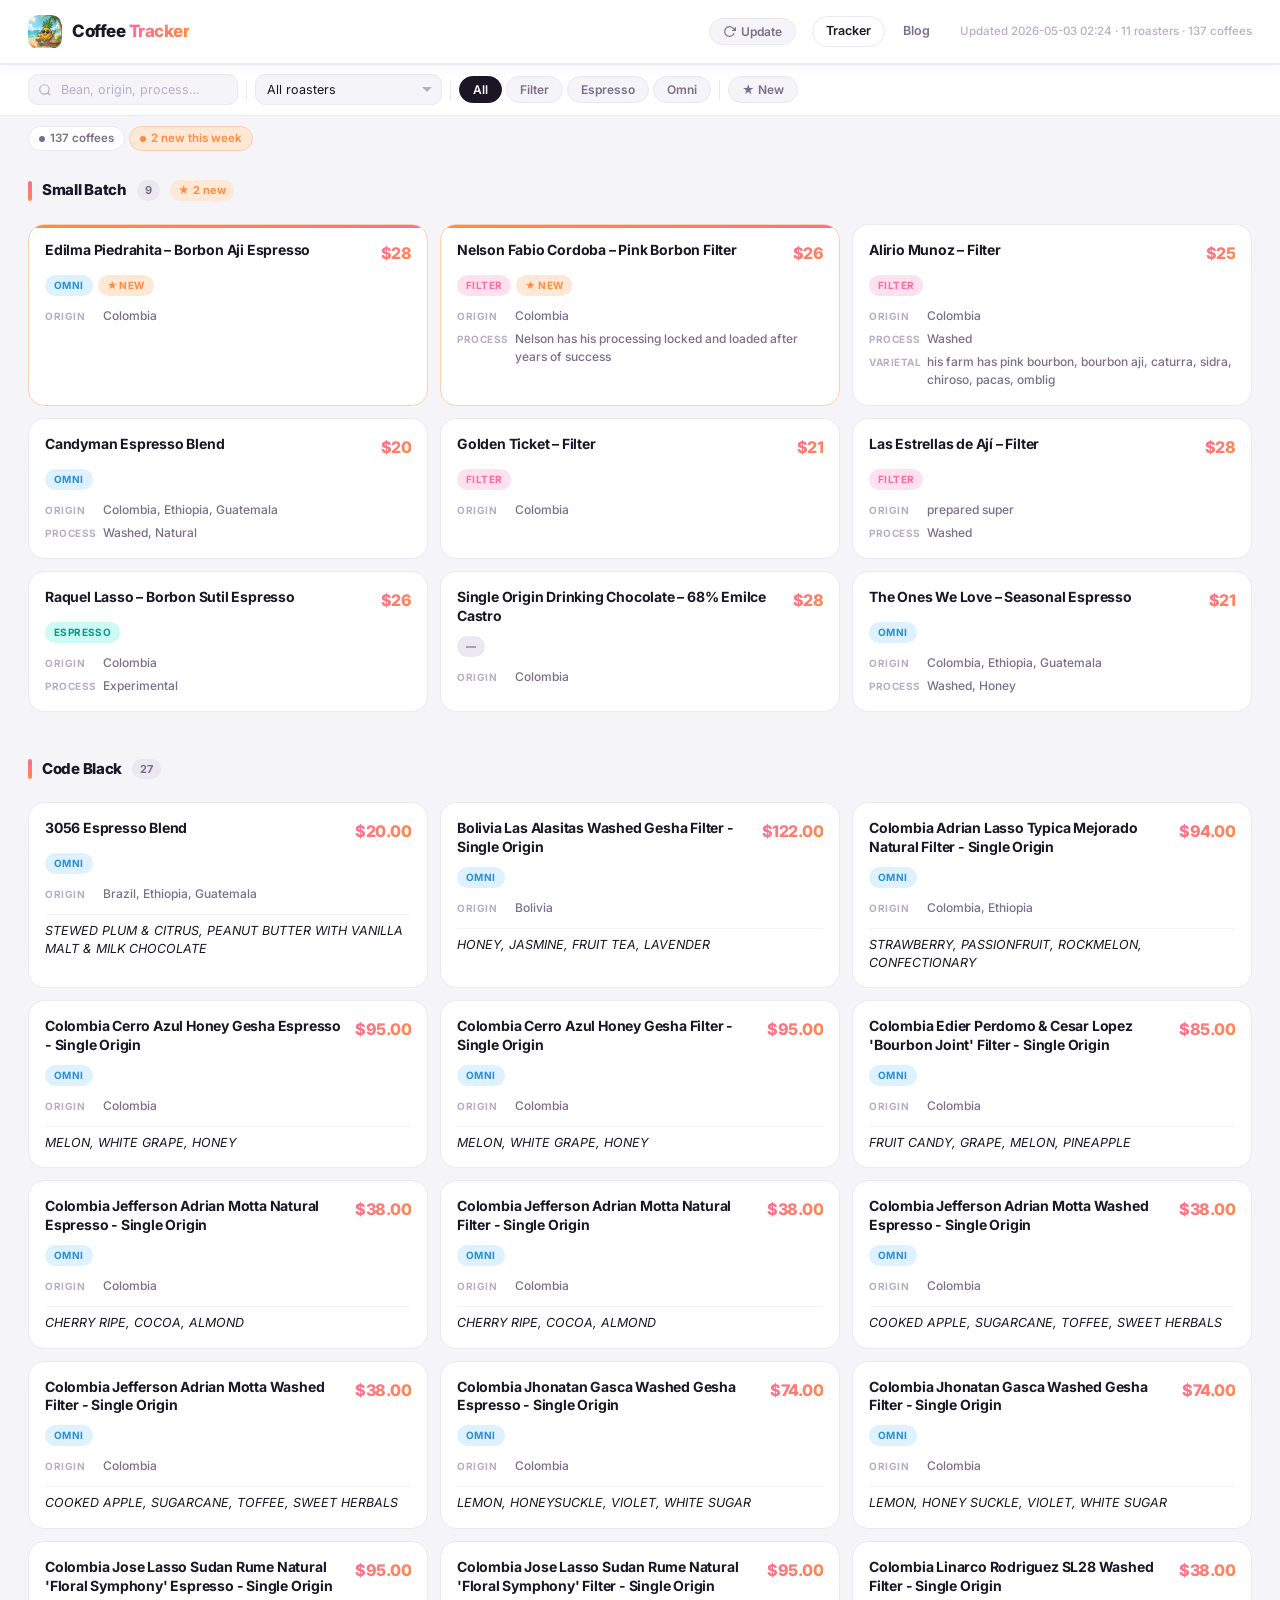
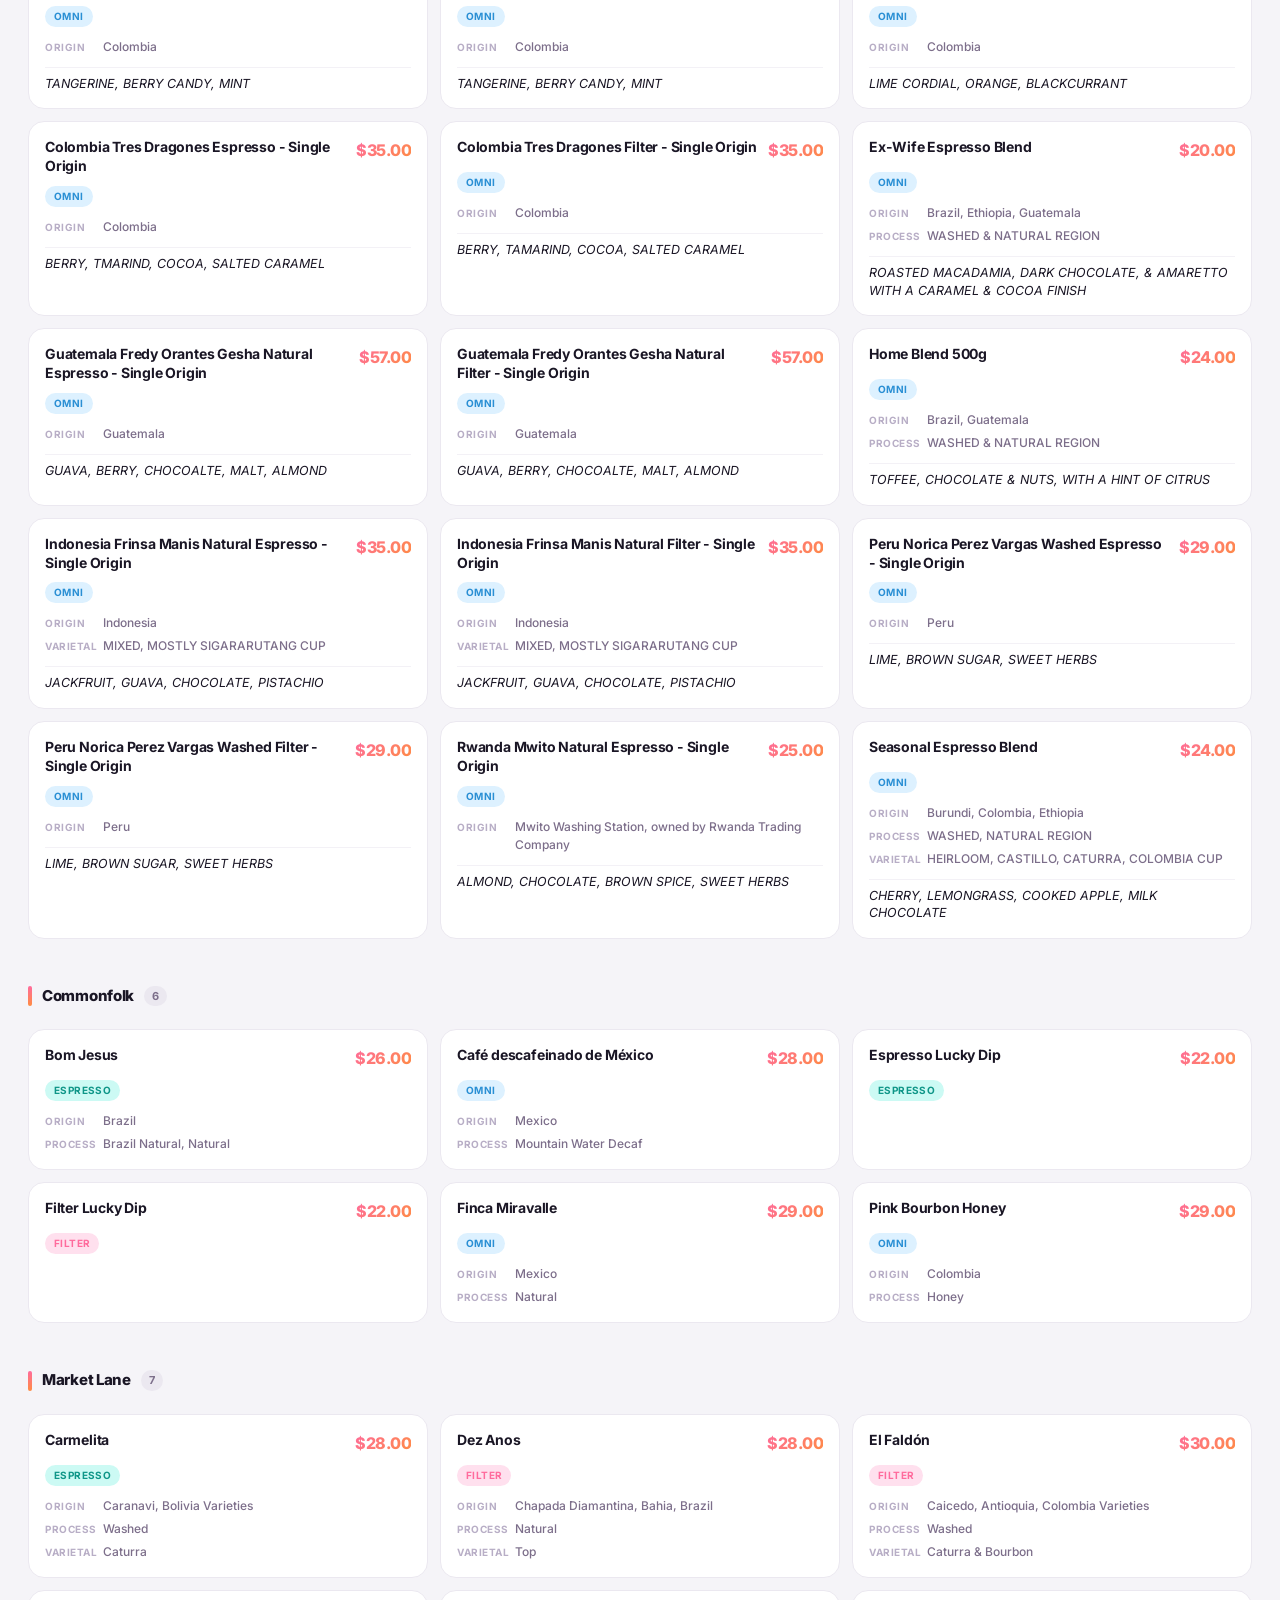
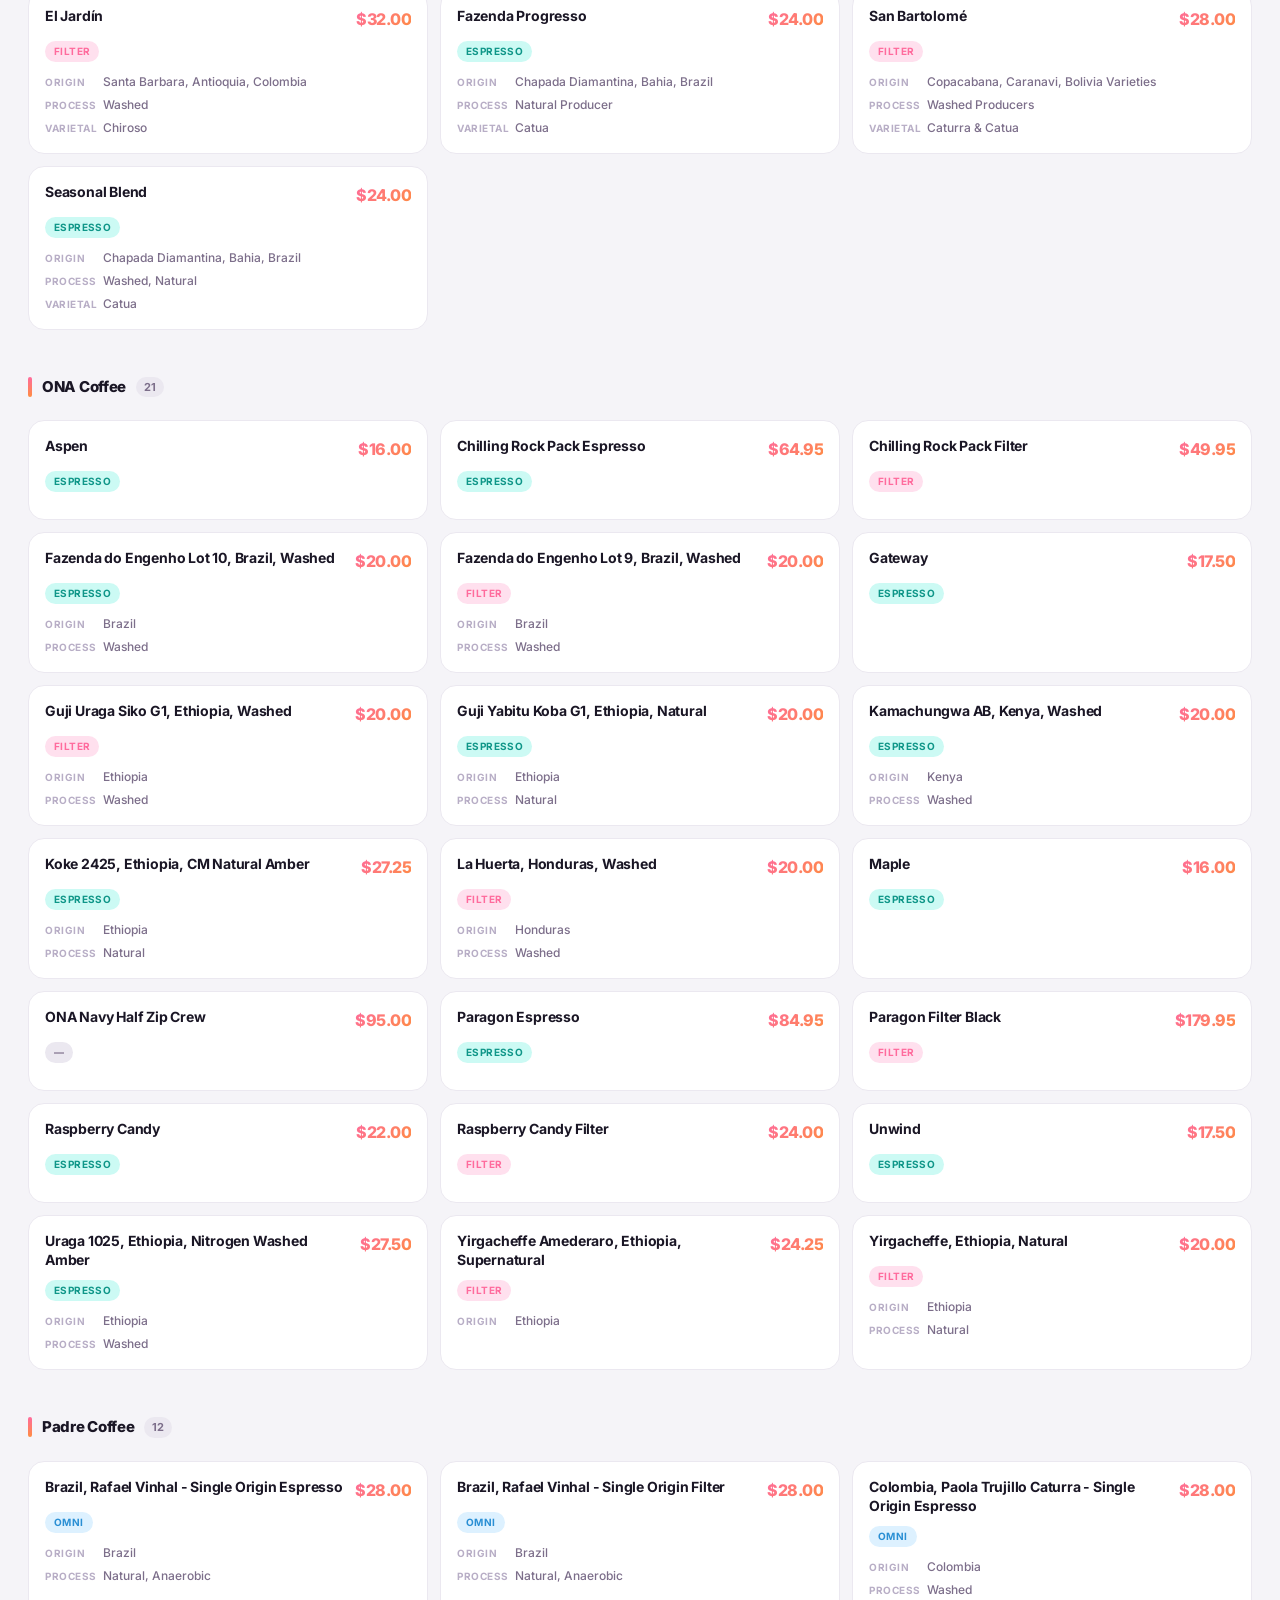
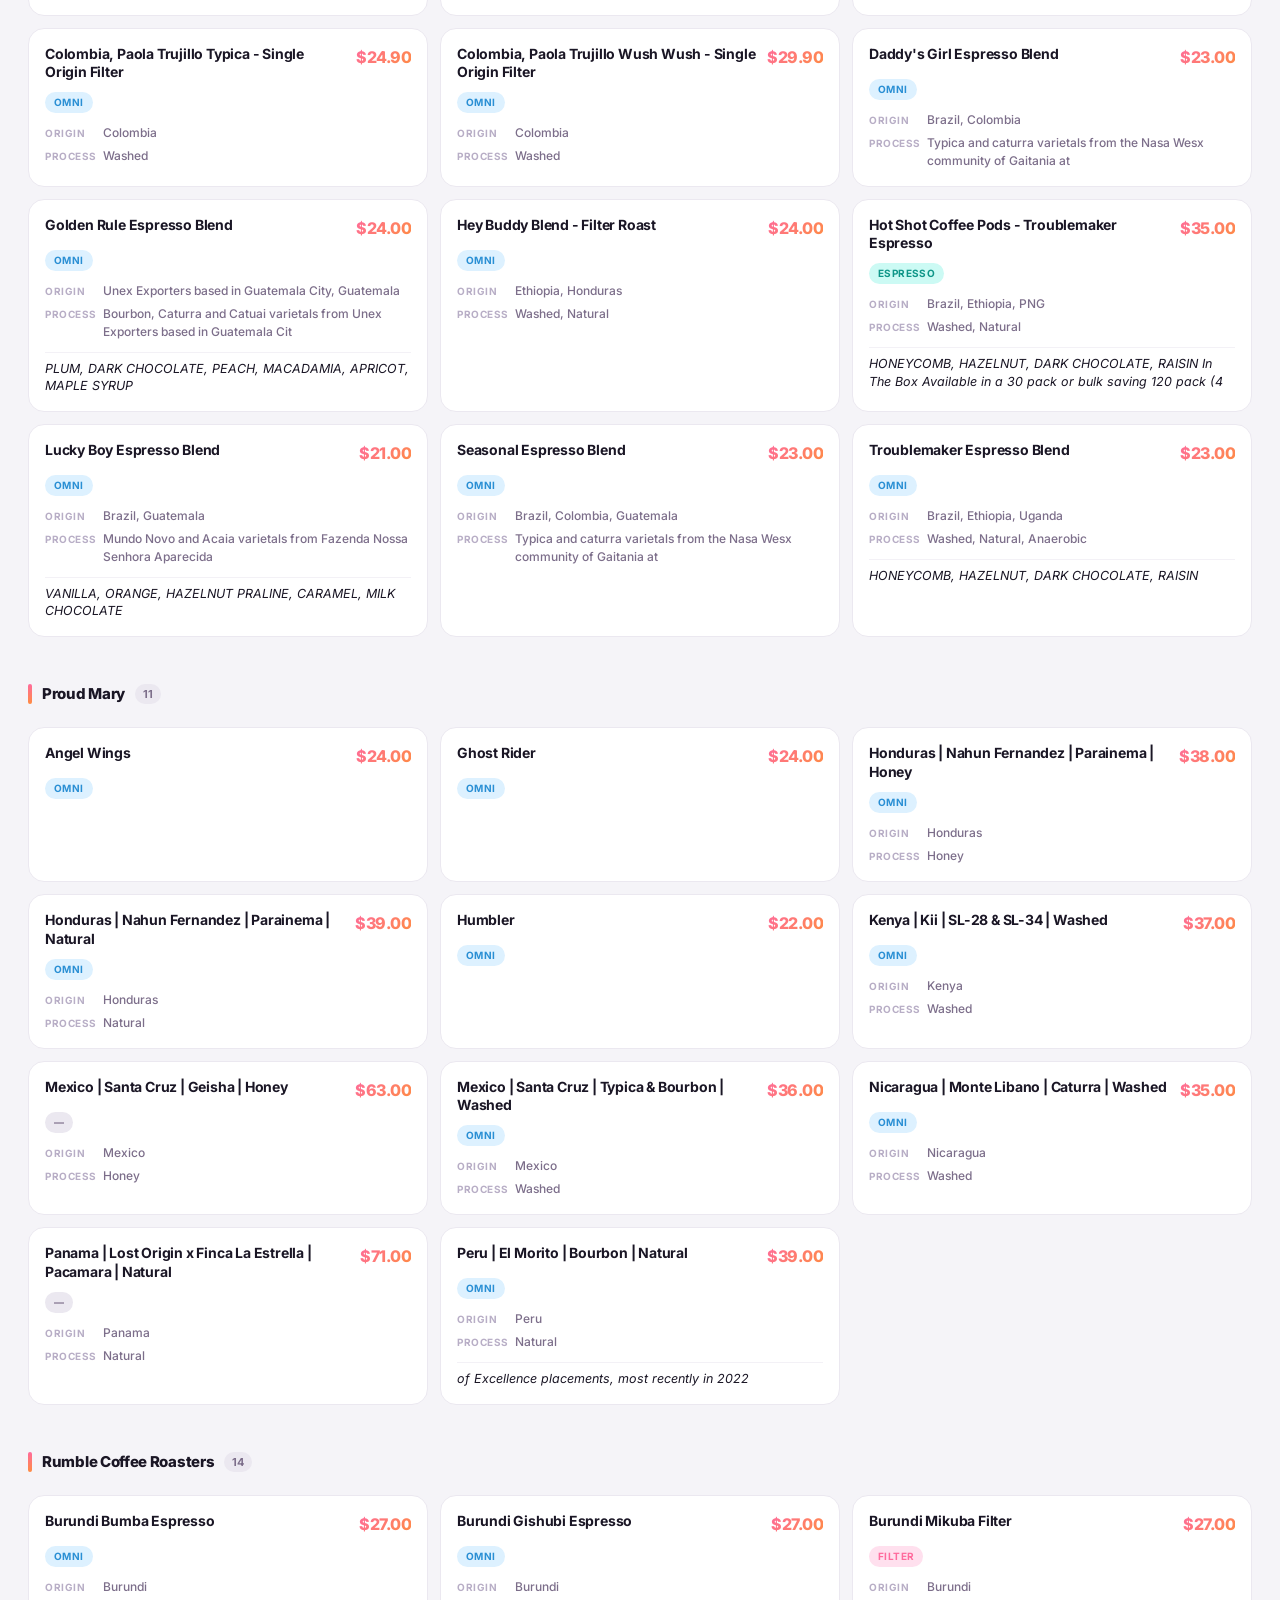
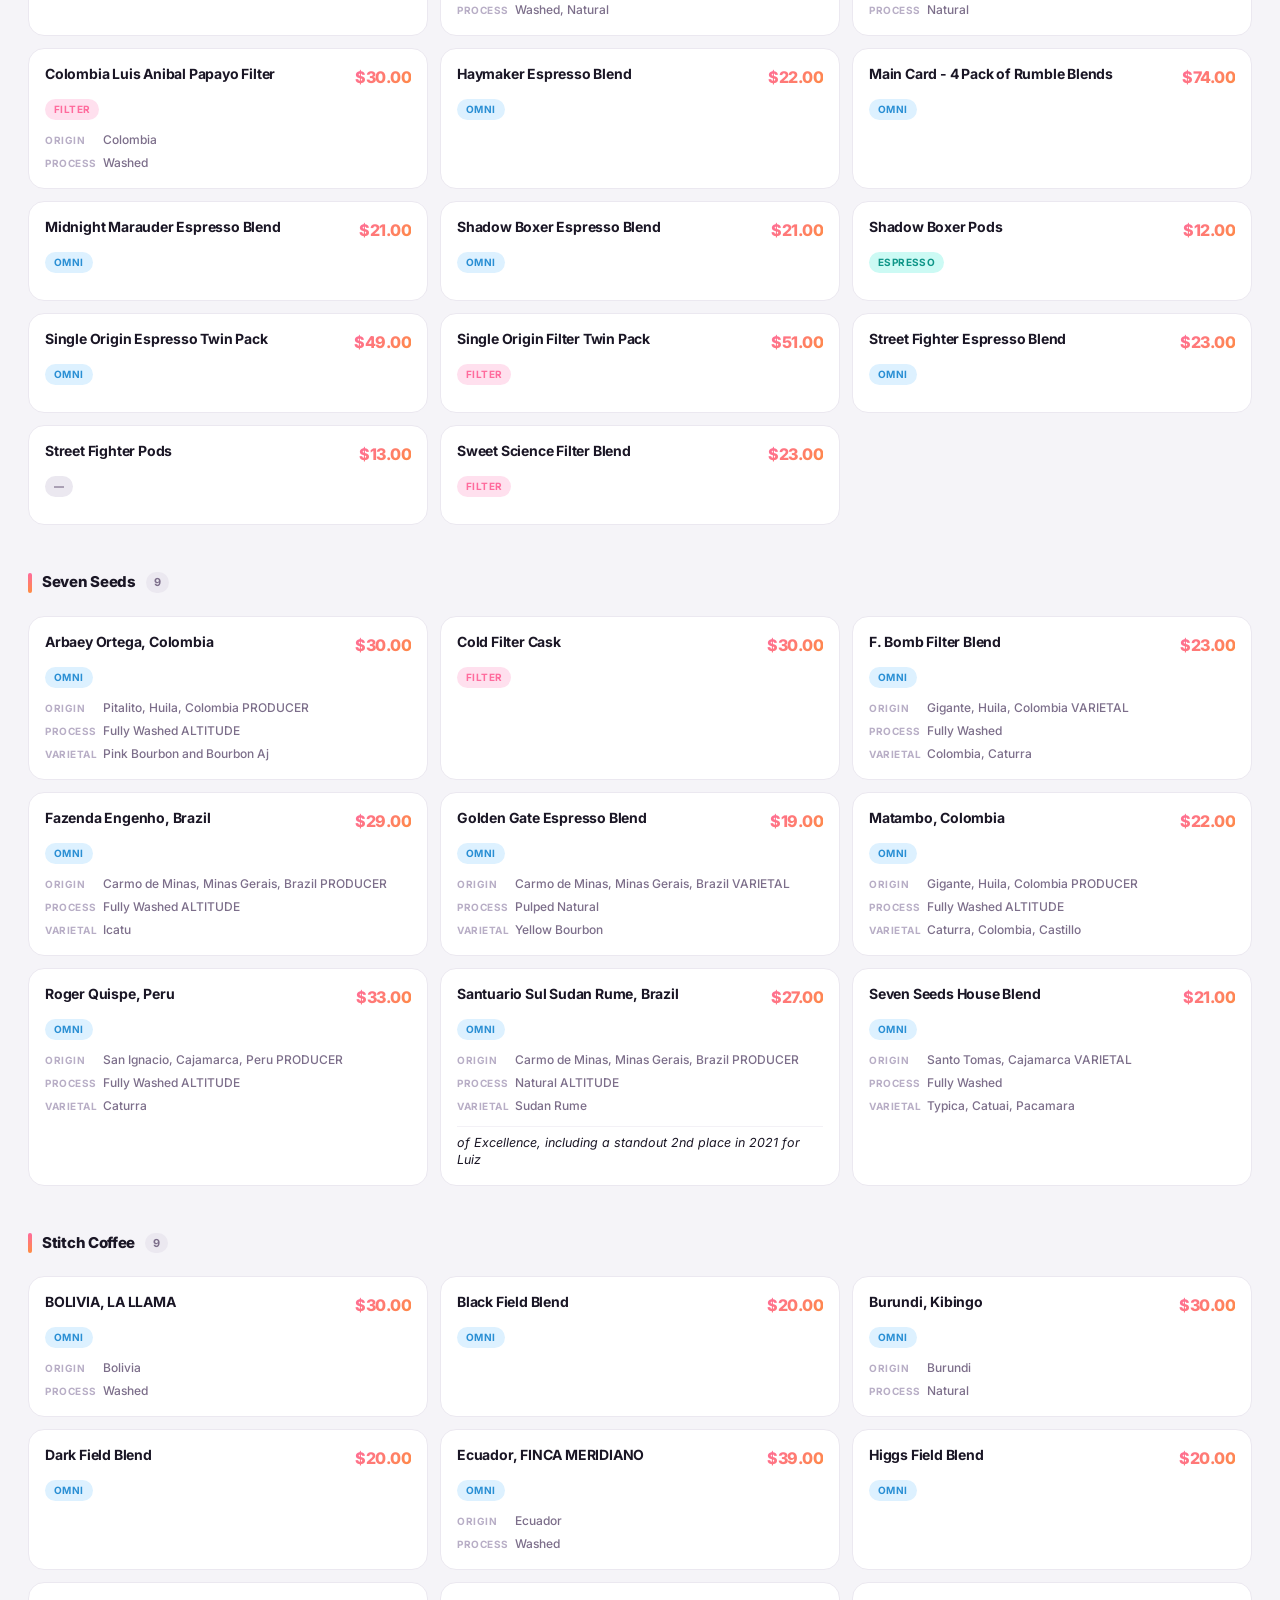
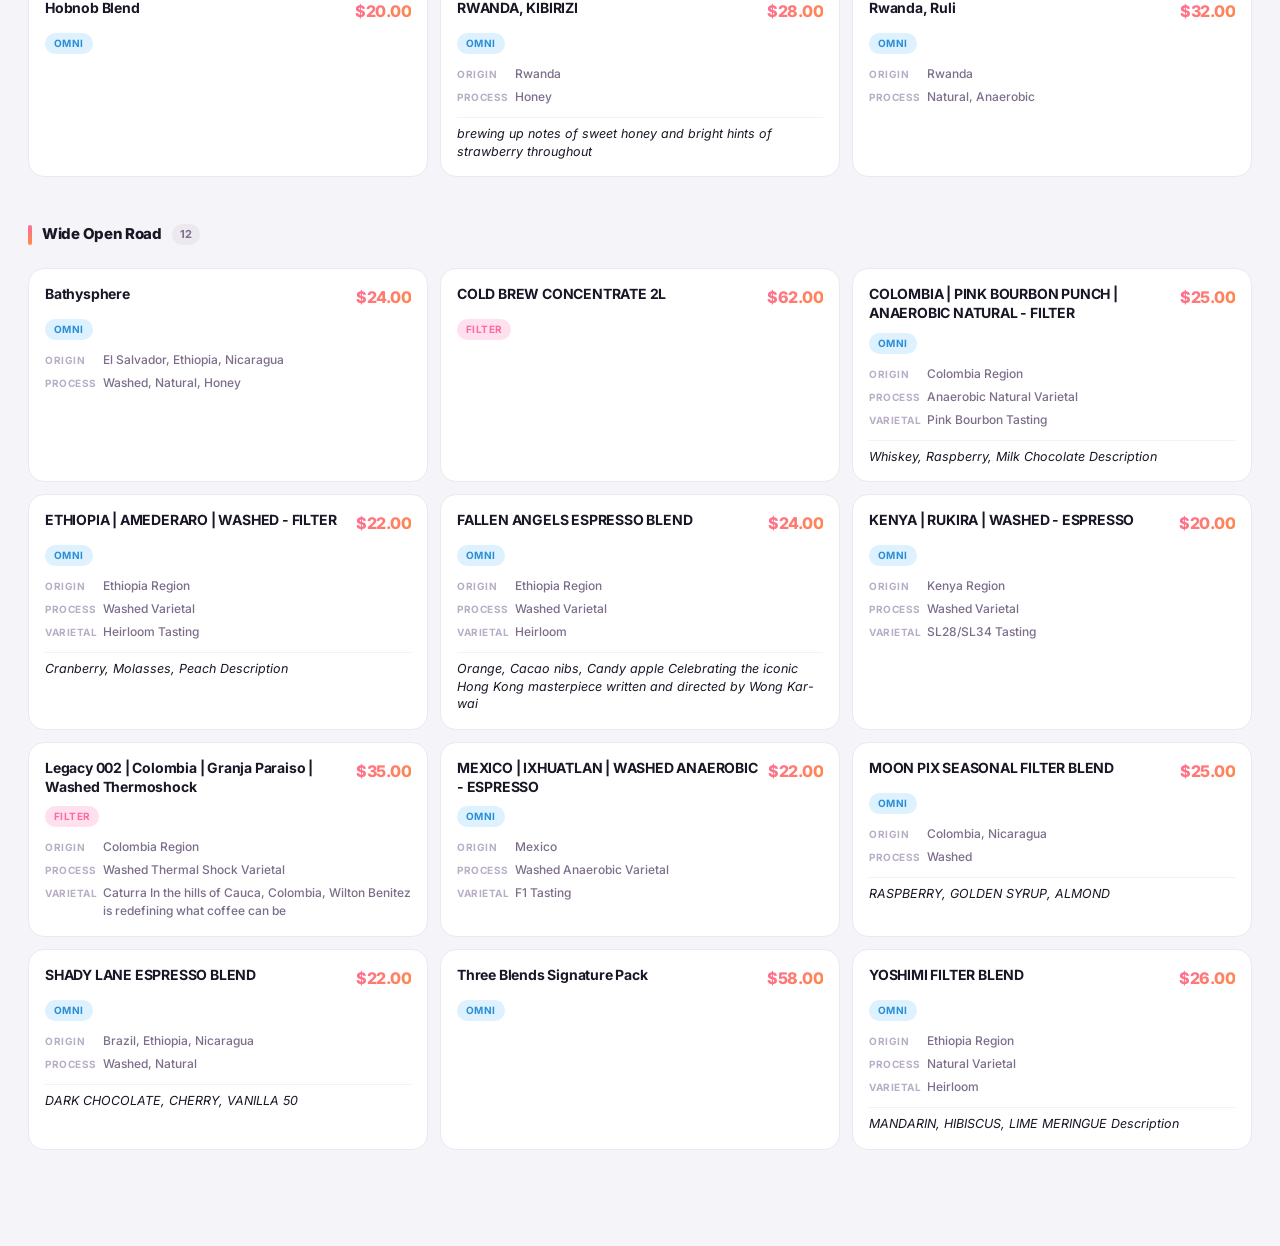
==== docs/index.html @ 11ec54c2 "feat: add favicon for browser tab icon Co-Authored-By: Claude Sonnet 4.6 <noreply@anthropic.com>" ====
<!DOCTYPE html>
<html lang="zh">
<head>
  <meta charset="UTF-8" />
  <meta name="viewport" content="width=device-width, initial-scale=1.0" />
  <title>Coffee Tracker</title>
  <link rel="icon" type="image/png" href="logo.png" />
  <link rel="apple-touch-icon" href="logo.png" />
  <link rel="preconnect" href="https://fonts.googleapis.com" />
  <link rel="preconnect" href="https://fonts.gstatic.com" crossorigin />
  <link href="https://fonts.googleapis.com/css2?family=Inter:wght@400;500;600;700;800&display=swap" rel="stylesheet" />
  <style>
    *, *::before, *::after { box-sizing: border-box; margin: 0; padding: 0; }

    :root {
      --bg:           #f5f4f8;
      --surface:      #ffffff;
      --border:       #ebe8f0;
      --text:         #1a1625;
      --muted:        #7c6e8a;
      --subtle:       #b8aec6;

      /* candy palette */
      --pink:         #ff6b9d;
      --pink-soft:    #ffe0ee;
      --blue:         #5bb8f5;
      --blue-soft:    #ddf1ff;
      --teal:         #2dd4bf;
      --teal-soft:    #ccfaf4;
      --orange:       #ff8c42;
      --orange-soft:  #ffe8d6;
      --purple:       #9b7fe8;
      --purple-soft:  #ede8ff;

      --header-h: 64px;
      --filter-h: 52px;
    }

    body {
      font-family: 'Inter', -apple-system, sans-serif;
      background: var(--bg);
      color: var(--text);
      min-height: 100vh;
      font-size: 13px;
      line-height: 1.5;
      -webkit-font-smoothing: antialiased;
    }

    /* ── Header ── */
    header {
      height: var(--header-h);
      background: var(--surface);
      border-bottom: 1px solid var(--border);
      padding: 0 28px;
      display: flex;
      align-items: center;
      justify-content: space-between;
      position: sticky;
      top: 0;
      z-index: 200;
      box-shadow: 0 1px 0 var(--border), 0 4px 16px rgba(0,0,0,.04);
    }

    .logo {
      display: flex;
      align-items: center;
      gap: 10px;
    }

    .logo-icon {
      width: 34px;
      height: 34px;
      border-radius: 10px;
      display: flex;
      align-items: center;
      justify-content: center;
      flex-shrink: 0;
      overflow: hidden;
    }

    .logo-text {
      font-size: 17px;
      font-weight: 800;
      letter-spacing: -0.5px;
      color: var(--text);
    }

    .logo-text em {
      font-style: normal;
      background: linear-gradient(90deg, var(--pink), var(--orange));
      -webkit-background-clip: text;
      -webkit-text-fill-color: transparent;
      background-clip: text;
    }

    .header-meta {
      font-size: 11.5px;
      color: var(--subtle);
      font-weight: 500;
    }

    /* ── Nav ── */
    .header-right {
      display: flex;
      align-items: center;
      gap: 16px;
    }

    .nav-links {
      display: flex;
      gap: 4px;
    }

    .nav-link {
      padding: 5px 13px;
      border-radius: 20px;
      font-size: 12.5px;
      font-weight: 600;
      font-family: inherit;
      text-decoration: none;
      color: var(--muted);
      border: 1.5px solid transparent;
      transition: all .15s;
    }
    .update-btn {
      display: inline-flex;
      align-items: center;
      gap: 5px;
      padding: 5px 13px;
      border-radius: 20px;
      border: 1.5px solid var(--border);
      font-size: 12px;
      font-weight: 600;
      font-family: inherit;
      color: var(--muted);
      background: var(--bg);
      cursor: pointer;
      transition: all .15s;
    }
    .update-btn:hover:not(:disabled) { border-color: var(--teal); color: var(--teal); }
    .update-btn:disabled { cursor: not-allowed; opacity: .6; }
    .update-btn.done  { border-color: #4ade80; color: #16a34a; }
    .update-btn.error { border-color: #f87171; color: #dc2626; }

    .nav-link:hover { color: var(--pink); }
    .nav-link.active {
      background: var(--surface);
      border-color: var(--border);
      color: var(--text);
    }

    /* ── Filter bar ── */
    .filters {
      height: var(--filter-h);
      background: var(--surface);
      border-bottom: 1px solid var(--border);
      padding: 0 28px;
      display: flex;
      align-items: center;
      gap: 8px;
      position: sticky;
      top: var(--header-h);
      z-index: 100;
    }

    .search-wrap {
      position: relative;
      flex-shrink: 0;
    }
    .search-wrap svg {
      position: absolute;
      left: 10px;
      top: 50%;
      transform: translateY(-50%);
      color: var(--subtle);
      pointer-events: none;
    }
    .filters input[type="text"] {
      padding: 7px 12px 7px 32px;
      border: 1.5px solid var(--border);
      border-radius: 10px;
      font-size: 12.5px;
      font-family: inherit;
      width: 210px;
      background: var(--bg);
      color: var(--text);
      outline: none;
      transition: border-color .15s, box-shadow .15s;
    }
    .filters input[type="text"]::placeholder { color: var(--subtle); }
    .filters input[type="text"]:focus {
      border-color: var(--pink);
      box-shadow: 0 0 0 3px var(--pink-soft);
    }

    .divider { width: 1px; height: 20px; background: var(--border); flex-shrink: 0; }

    .filters select {
      padding: 7px 28px 7px 11px;
      border: 1.5px solid var(--border);
      border-radius: 10px;
      font-size: 12.5px;
      font-family: inherit;
      background: var(--bg);
      color: var(--text);
      outline: none;
      appearance: none;
      cursor: pointer;
      transition: border-color .15s;
      background-image: url("data:image/svg+xml,%3Csvg xmlns='http://www.w3.org/2000/svg' width='10' height='10' viewBox='0 0 10 10'%3E%3Cpath fill='%23b8aec6' d='M5 7L0 2h10z'/%3E%3C/svg%3E");
      background-repeat: no-repeat;
      background-position: right 9px center;
    }
    .filters select:focus { border-color: var(--blue); }

    /* pill filter buttons */
    .pill-group { display: flex; gap: 4px; }

    .pill {
      padding: 5px 13px;
      border-radius: 20px;
      border: 1.5px solid var(--border);
      font-size: 12px;
      font-weight: 600;
      font-family: inherit;
      cursor: pointer;
      background: var(--bg);
      color: var(--muted);
      transition: all .15s;
      white-space: nowrap;
    }
    .pill:hover { border-color: var(--pink); color: var(--pink); }

    .pill.active-all    { background: var(--text);   border-color: var(--text);   color: #fff; }
    .pill.active-filter { background: var(--pink);   border-color: var(--pink);   color: #fff; }
    .pill.active-espresso { background: var(--teal); border-color: var(--teal);   color: #fff; }
    .pill.active-omni   { background: var(--blue);   border-color: var(--blue);   color: #fff; }
    .pill.active-new    { background: var(--orange);  border-color: var(--orange); color: #fff; }

    /* ── Stats strip ── */
    .stats-strip {
      padding: 10px 28px;
      display: flex;
      gap: 4px;
      align-items: center;
      flex-wrap: wrap;
    }

    .chip {
      display: inline-flex;
      align-items: center;
      gap: 5px;
      font-size: 11.5px;
      font-weight: 600;
      padding: 3px 10px;
      border-radius: 20px;
      background: var(--surface);
      border: 1px solid var(--border);
      color: var(--muted);
    }
    .chip.new { background: var(--orange-soft); border-color: #ffd0b0; color: var(--orange); }
    .chip-dot { width: 6px; height: 6px; border-radius: 50%; background: currentColor; }

    /* ── Main ── */
    main { padding: 8px 28px 60px; }

    /* ── Roaster section ── */
    .roaster-section { margin-bottom: 36px; }

    .roaster-header {
      display: flex;
      align-items: center;
      gap: 10px;
      padding: 10px 0 10px;
      margin-bottom: 12px;
      position: sticky;
      top: calc(var(--header-h) + var(--filter-h));
      background: var(--bg);
      z-index: 50;
    }

    .roaster-accent {
      width: 4px;
      height: 20px;
      border-radius: 2px;
      background: linear-gradient(180deg, var(--pink), var(--orange));
      flex-shrink: 0;
    }

    .roaster-name {
      font-size: 15px;
      font-weight: 800;
      letter-spacing: -0.3px;
    }

    .roaster-count {
      font-size: 11px;
      font-weight: 700;
      color: var(--muted);
      background: var(--border);
      padding: 2px 8px;
      border-radius: 20px;
    }

    .roaster-new {
      font-size: 11px;
      font-weight: 700;
      background: var(--orange-soft);
      color: var(--orange);
      padding: 2px 8px;
      border-radius: 20px;
    }

    /* ── Grid ── */
    .coffee-grid {
      display: grid;
      grid-template-columns: repeat(auto-fill, minmax(390px, 1fr));
      gap: 12px;
    }

    /* ── Card ── */
    .card {
      background: var(--surface);
      border: 1.5px solid var(--border);
      border-radius: 16px;
      padding: 16px;
      position: relative;
      transition: transform .18s ease, box-shadow .18s ease, border-color .18s ease;
      overflow: hidden;
    }
    .card::before {
      content: '';
      position: absolute;
      inset: 0;
      border-radius: 16px;
      opacity: 0;
      transition: opacity .18s;
      background: linear-gradient(135deg, rgba(255,107,157,.04), rgba(255,140,66,.04));
    }
    .card:hover {
      transform: translateY(-3px);
      box-shadow: 0 8px 24px rgba(0,0,0,.09);
      border-color: #ddd8e8;
    }
    .card:hover::before { opacity: 1; }
    .card[data-url] { cursor: pointer; }

    .card.is-new {
      border-color: #ffd0b0;
    }
    .card.is-new::after {
      content: '';
      position: absolute;
      top: 0; left: 0; right: 0;
      height: 3px;
      border-radius: 16px 16px 0 0;
      background: linear-gradient(90deg, var(--orange), var(--pink));
    }

    .card-top {
      display: flex;
      justify-content: space-between;
      align-items: flex-start;
      gap: 10px;
      margin-bottom: 10px;
    }

    .bean-name {
      font-size: 14px;
      font-weight: 700;
      line-height: 1.35;
      letter-spacing: -0.2px;
      flex: 1;
    }
    .bean-name a {
      color: var(--text);
      text-decoration: none;
    }
    .bean-name a:hover { color: var(--pink); }

    .price {
      font-size: 16px;
      font-weight: 800;
      letter-spacing: -0.5px;
      white-space: nowrap;
      background: linear-gradient(135deg, var(--pink), var(--orange));
      -webkit-background-clip: text;
      -webkit-text-fill-color: transparent;
      background-clip: text;
    }

    .badges {
      display: flex;
      gap: 5px;
      flex-wrap: wrap;
      margin-bottom: 11px;
    }

    .badge {
      font-size: 10px;
      font-weight: 700;
      padding: 3px 9px;
      border-radius: 20px;
      letter-spacing: 0.4px;
      text-transform: uppercase;
    }
    .badge-filter   { background: var(--pink-soft);   color: var(--pink); }
    .badge-espresso { background: var(--teal-soft);   color: #0f9688; }
    .badge-omni     { background: var(--blue-soft);   color: #2a8fd4; }
    .badge-new      { background: var(--orange-soft); color: var(--orange); }
    .badge-unknown  { background: var(--border);      color: var(--muted); }

    /* ── Details ── */
    .card-details {
      display: flex;
      flex-direction: column;
      gap: 5px;
    }

    .detail-row {
      display: flex;
      gap: 0;
      align-items: baseline;
    }

    .detail-label {
      font-size: 10px;
      font-weight: 700;
      text-transform: uppercase;
      letter-spacing: 0.5px;
      color: var(--subtle);
      width: 58px;
      flex-shrink: 0;
    }

    .detail-value {
      font-size: 12px;
      color: var(--muted);
      font-weight: 500;
    }

    .sep {
      height: 1px;
      background: var(--border);
      margin: 6px 0 2px;
      opacity: .6;
    }

    .flavour {
      font-size: 12.5px;
      font-style: italic;
      color: var(--text);
      line-height: 1.4;
    }

    /* ── Empty / Loading ── */
    .empty, .loading {
      text-align: center;
      padding: 80px 20px;
      color: var(--muted);
    }
    .empty-icon { font-size: 48px; margin-bottom: 14px; }
    .empty p { font-size: 14px; font-weight: 500; }

    .error-box {
      background: #fff0f5;
      border: 1.5px solid #ffc8d8;
      border-radius: 14px;
      padding: 24px;
      margin: 40px 0;
      color: #c0284a;
      font-size: 13px;
    }

    /* ── Responsive ── */
    @media (max-width: 640px) {
      header, .filters, .stats-strip, main { padding-left: 16px; padding-right: 16px; }
      .filters { height: auto; padding: 10px 16px; flex-wrap: wrap; }
      .filters input[type="text"] { width: 100%; }
      .header-meta { display: none; }
      .roaster-header { top: calc(var(--header-h) + 90px); }
    }
  </style>
</head>
<body>

<header>
  <div class="logo">
    <div class="logo-icon"><img src="logo.png" alt="logo" style="width:100%;height:100%;object-fit:contain;border-radius:10px;"></div>
    <span class="logo-text">Coffee <em>Tracker</em></span>
  </div>
  <div class="header-right">
    <button id="updateBtn" class="update-btn">
      <svg width="13" height="13" fill="none" stroke="currentColor" stroke-width="2.2" viewBox="0 0 24 24"><polyline points="23 4 23 10 17 10"/><path d="M20.49 15a9 9 0 1 1-2.12-9.36L23 10"/></svg>
      <span id="updateLabel">Update</span>
    </button>
    <nav class="nav-links">
      <a href="index.html" class="nav-link active">Tracker</a>
      <a href="blog.html" class="nav-link">Blog</a>
    </nav>
    <div class="header-meta" id="meta">Loading…</div>
  </div>
</header>

<div class="filters">
  <div class="search-wrap">
    <svg width="14" height="14" fill="none" stroke="currentColor" stroke-width="2" viewBox="0 0 24 24">
      <circle cx="11" cy="11" r="8"/><path d="m21 21-4.35-4.35"/>
    </svg>
    <input type="text" id="search" placeholder="Bean, origin, process…" autocomplete="off" />
  </div>

  <div class="divider"></div>

  <select id="roasterFilter">
    <option value="">All roasters</option>
  </select>

  <div class="divider"></div>

  <div class="pill-group" id="profileFilter">
    <button class="pill active-all" data-profile="">All</button>
    <button class="pill" data-profile="filter">Filter</button>
    <button class="pill" data-profile="espresso">Espresso</button>
    <button class="pill" data-profile="omni">Omni</button>
  </div>

  <div class="divider"></div>

  <button class="pill" id="newOnlyBtn">★ New</button>
</div>

<div class="stats-strip" id="statsStrip"></div>

<main id="main">
  <div class="loading">Loading coffee data…</div>
</main>

<script>
(function () {
  let allItems = [], roasters = [];
  let state = { search: '', roaster: '', profile: '', newOnly: false };

  fetch('data.json')
    .then(r => { if (!r.ok) throw new Error(`HTTP ${r.status}`); return r.json(); })
    .then(init)
    .catch(err => {
      document.getElementById('main').innerHTML =
        `<div class="error-box"><strong>Failed to load data.</strong><br>${err.message}<br><br>
        Run <code>python generate_web_data.py</code> to generate <code>docs/data.json</code>.</div>`;
    });

  function init(data) {
    allItems = data.items || [];
    roasters = data.roasters || [];
    const s = data.stats || {};
    document.getElementById('meta').textContent =
      `Updated ${data.generated_at} · ${s.roasters} roasters · ${s.total} coffees`;
    const sel = document.getElementById('roasterFilter');
    roasters.forEach(r => {
      const o = document.createElement('option');
      o.value = r; o.textContent = r; sel.appendChild(o);
    });
    render();
    document.dispatchEvent(new CustomEvent('coffeeDataLoaded', { detail: data.generated_at }));
  }

  function filtered() {
    const q = state.search.toLowerCase().trim();
    return allItems.filter(item => {
      if (state.roaster && item.roaster !== state.roaster) return false;
      if (state.profile && item.roast_profile !== state.profile) return false;
      if (state.newOnly && !item.is_new) return false;
      if (q) {
        const h = [item.bean_name, item.origin, item.process,
                   item.varietal, item.flavour_profile, item.roaster].join(' ').toLowerCase();
        if (!h.includes(q)) return false;
      }
      return true;
    });
  }

  function renderStats(items) {
    const newCount = items.filter(i => i.is_new).length;
    document.getElementById('statsStrip').innerHTML =
      `<span class="chip"><span class="chip-dot"></span>${items.length} coffees</span>` +
      (newCount > 0 ? `<span class="chip new"><span class="chip-dot"></span>${newCount} new this week</span>` : '');
  }

  function render() {
    const items = filtered();
    renderStats(items);
    const main = document.getElementById('main');
    if (!items.length) {
      main.innerHTML = `<div class="empty"><div class="empty-icon">☕</div><p>No coffees match your filters.</p></div>`;
      return;
    }
    const groups = {}, order = [];
    for (const item of items) {
      if (!groups[item.roaster]) { groups[item.roaster] = []; order.push(item.roaster); }
      groups[item.roaster].push(item);
    }
    main.innerHTML = order.map(roaster => {
      const grp = groups[roaster];
      const newCount = grp.filter(i => i.is_new).length;
      return `<section class="roaster-section">
        <div class="roaster-header">
          <div class="roaster-accent"></div>
          <span class="roaster-name">${esc(roaster)}</span>
          <span class="roaster-count">${grp.length}</span>
          ${newCount > 0 ? `<span class="roaster-new">★ ${newCount} new</span>` : ''}
        </div>
        <div class="coffee-grid">${grp.map(cardHTML).join('')}</div>
      </section>`;
    }).join('');
  }

  function profileBadge(p) {
    if (!p) return `<span class="badge badge-unknown">—</span>`;
    const cls = { filter:'badge-filter', espresso:'badge-espresso', omni:'badge-omni' }[p] || 'badge-unknown';
    return `<span class="badge ${cls}">${esc(p)}</span>`;
  }

  function cardHTML(item) {
    const price = item.price_aud ? `$${item.price_aud}` : '—';
    const nameContent = item.url
      ? `<a href="${esc(item.url)}" target="_blank" rel="noopener">${esc(item.bean_name)}</a>`
      : esc(item.bean_name);
    const newBadge = item.is_new ? `<span class="badge badge-new">★ NEW</span>` : '';

    const rows = [
      item.origin   && `<div class="detail-row"><span class="detail-label">Origin</span><span class="detail-value">${esc(item.origin)}</span></div>`,
      item.process  && `<div class="detail-row"><span class="detail-label">Process</span><span class="detail-value">${esc(item.process)}</span></div>`,
      item.varietal && `<div class="detail-row"><span class="detail-label">Varietal</span><span class="detail-value">${esc(item.varietal)}</span></div>`,
    ].filter(Boolean).join('');

    const flavour = item.flavour_profile
      ? `<div class="sep"></div><div class="flavour">${esc(item.flavour_profile)}</div>` : '';

    return `<div class="card${item.is_new ? ' is-new' : ''}"${item.url ? ` data-url="${esc(item.url)}"` : ''}>
      <div class="card-top">
        <div class="bean-name">${nameContent}</div>
        <div class="price">${price}</div>
      </div>
      <div class="badges">${profileBadge(item.roast_profile)}${newBadge}</div>
      <div class="card-details">${rows}${flavour}</div>
    </div>`;
  }

  function esc(s) {
    return (s||'').replace(/&/g,'&amp;').replace(/</g,'&lt;').replace(/>/g,'&gt;')
                  .replace(/"/g,'&quot;').replace(/'/g,'&#39;');
  }

  // ── Events ──
  document.getElementById('main').addEventListener('click', e => {
    if (e.target.closest('a')) return;
    const card = e.target.closest('.card[data-url]');
    if (card) window.open(card.dataset.url, '_blank', 'noopener');
  });

  document.getElementById('search').addEventListener('input', e => {
    state.search = e.target.value; render();
  });
  document.getElementById('roasterFilter').addEventListener('change', e => {
    state.roaster = e.target.value; render();
  });
  document.getElementById('profileFilter').addEventListener('click', e => {
    const btn = e.target.closest('[data-profile]');
    if (!btn) return;
    state.profile = btn.dataset.profile;
    const activeClass = { '':'active-all', filter:'active-filter', espresso:'active-espresso', omni:'active-omni' }[state.profile] || 'active-all';
    document.querySelectorAll('#profileFilter .pill').forEach(b => {
      b.className = 'pill' + (b === btn ? ' ' + activeClass : '');
    });
    render();
  });
  document.getElementById('newOnlyBtn').addEventListener('click', function () {
    state.newOnly = !state.newOnly;
    this.className = 'pill' + (state.newOnly ? ' active-new' : '');
    render();
  });
})();

// ── Manual update button ──
(function () {
  const WORKER_URL = 'https://coffee-trigger.tianshu-tan.workers.dev';
  const btn   = document.getElementById('updateBtn');
  const label = document.getElementById('updateLabel');
  let baseline = null;

  // Capture generated_at once data loads
  document.addEventListener('coffeeDataLoaded', function (e) {
    baseline = e.detail;
  });

  btn.addEventListener('click', async function () {
    if (btn.disabled) return;
    btn.disabled = true;
    btn.className = 'update-btn';
    label.textContent = 'Updating…';

    try {
      const res = await fetch(WORKER_URL, { method: 'POST' });
      if (!res.ok) throw new Error('dispatch failed');
    } catch {
      btn.className = 'update-btn error';
      label.textContent = 'Failed, retry';
      btn.disabled = false;
      return;
    }

    // Poll data.json until generated_at changes (max 5 min)
    const deadline = Date.now() + 5 * 60 * 1000;
    const poll = setInterval(async () => {
      try {
        const r = await fetch('data.json?t=' + Date.now(), { cache: 'no-store' });
        const d = await r.json();
        if (d.generated_at !== baseline) {
          clearInterval(poll);
          baseline = d.generated_at;
          btn.className = 'update-btn done';
          label.textContent = 'Updated ✓';
          setTimeout(() => {
            location.href = location.pathname + '?t=' + Date.now();
          }, 1000);
        }
      } catch {}
      if (Date.now() > deadline) {
        clearInterval(poll);
        btn.className = 'update-btn error';
        label.textContent = 'Timed out';
        btn.disabled = false;
      }
    }, 15000);
  });
})();
</script>
</body>
</html>
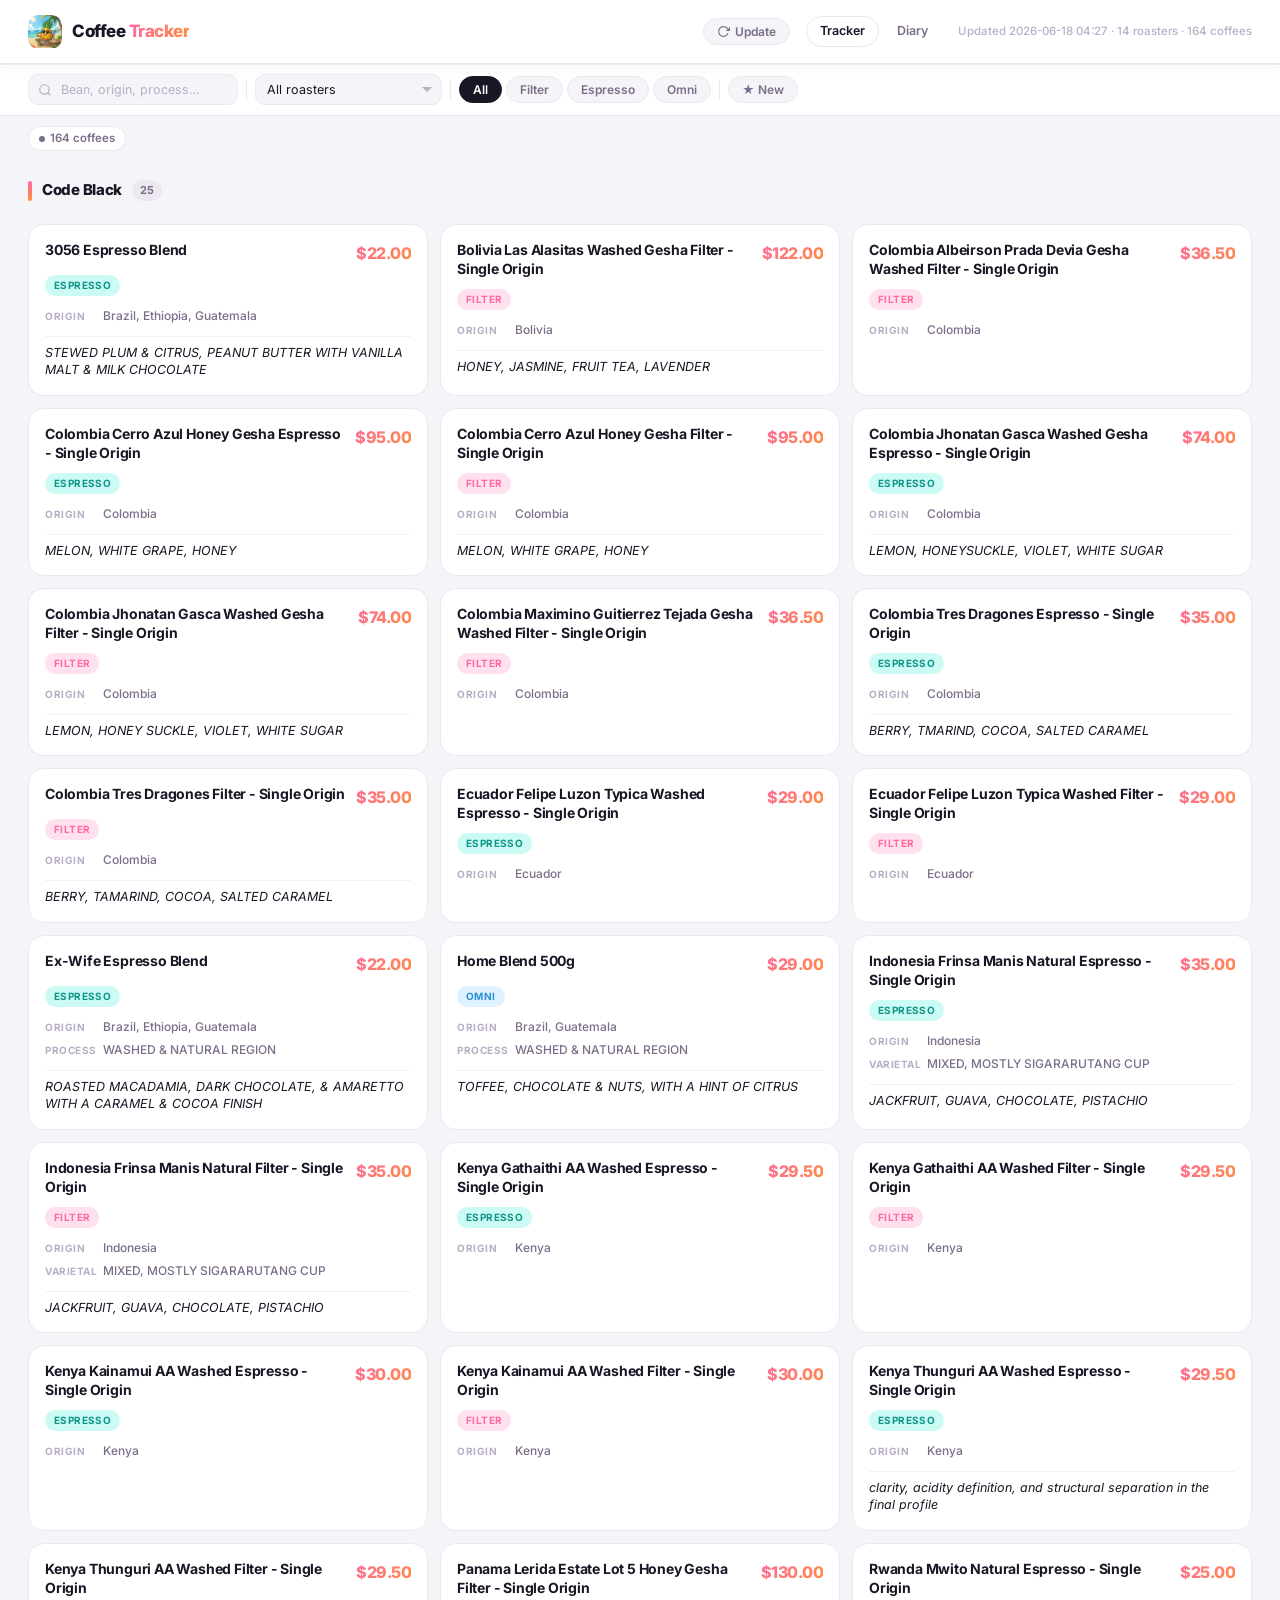
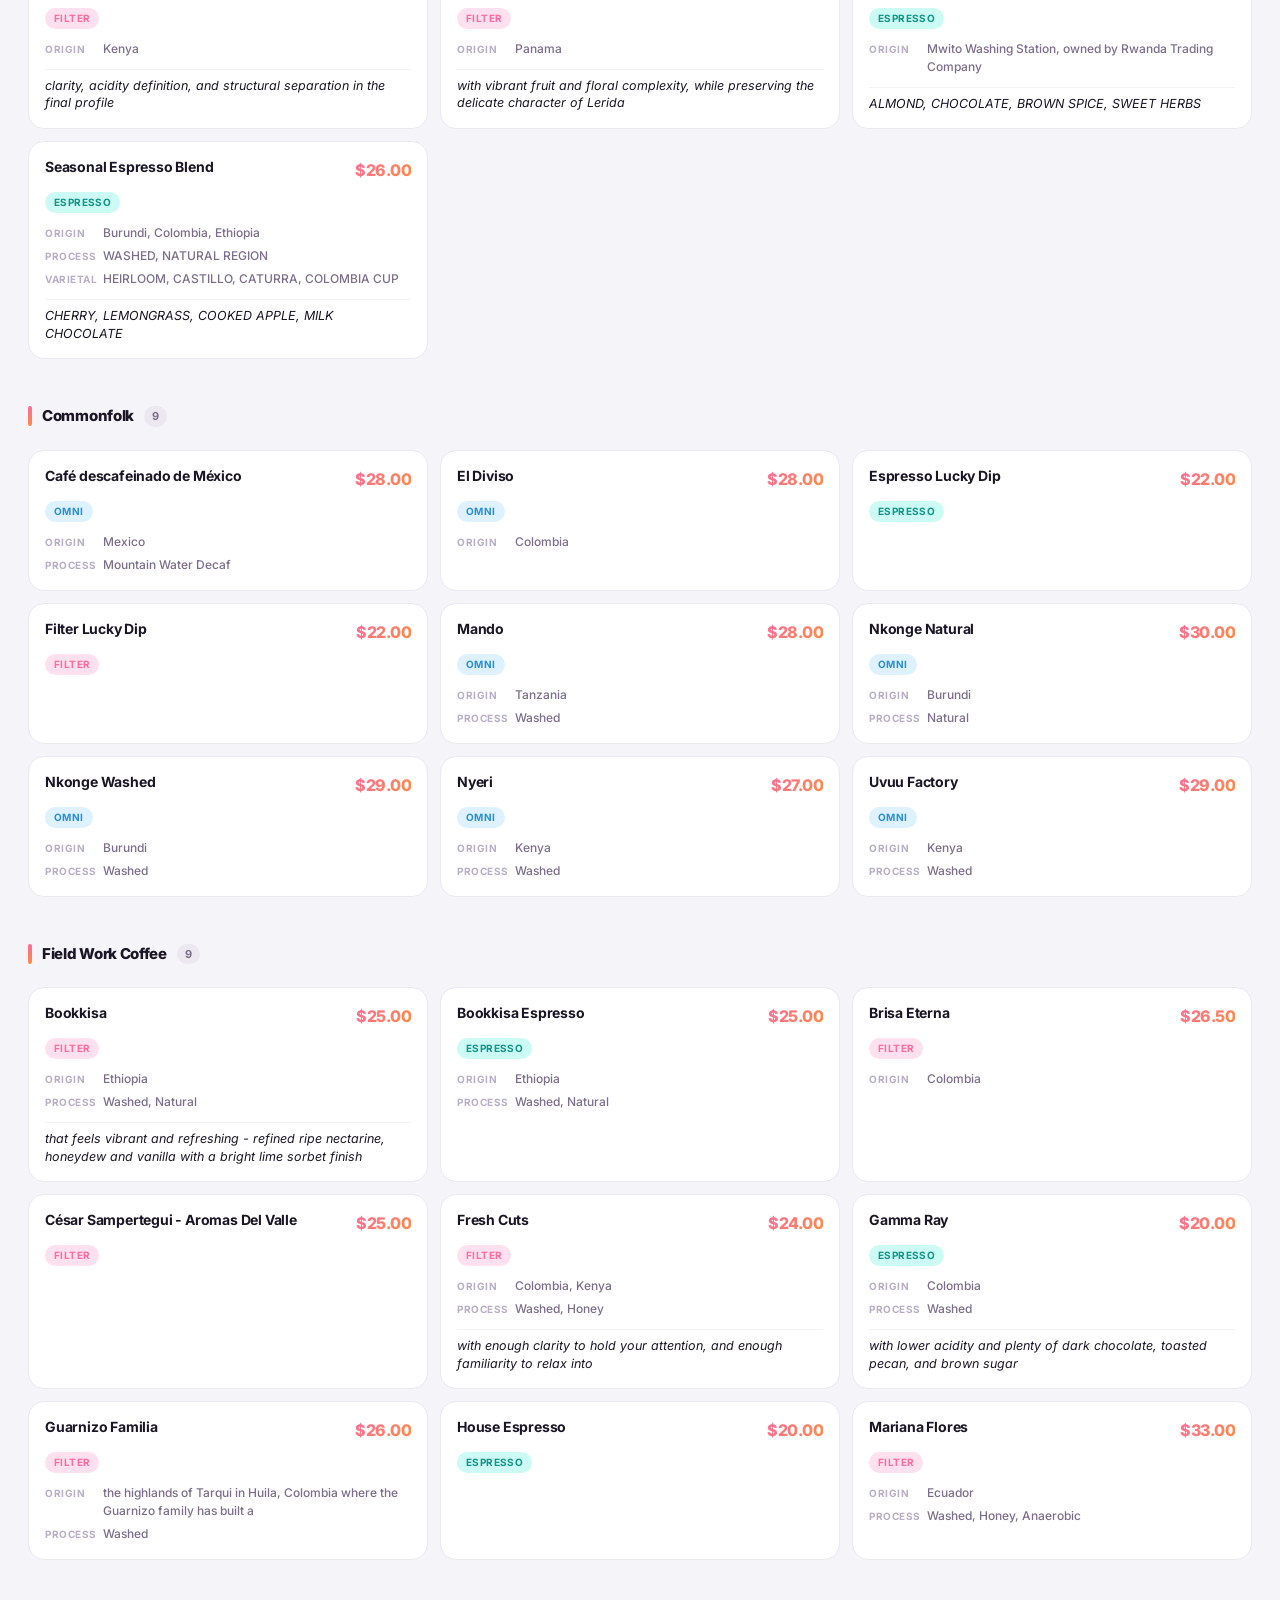
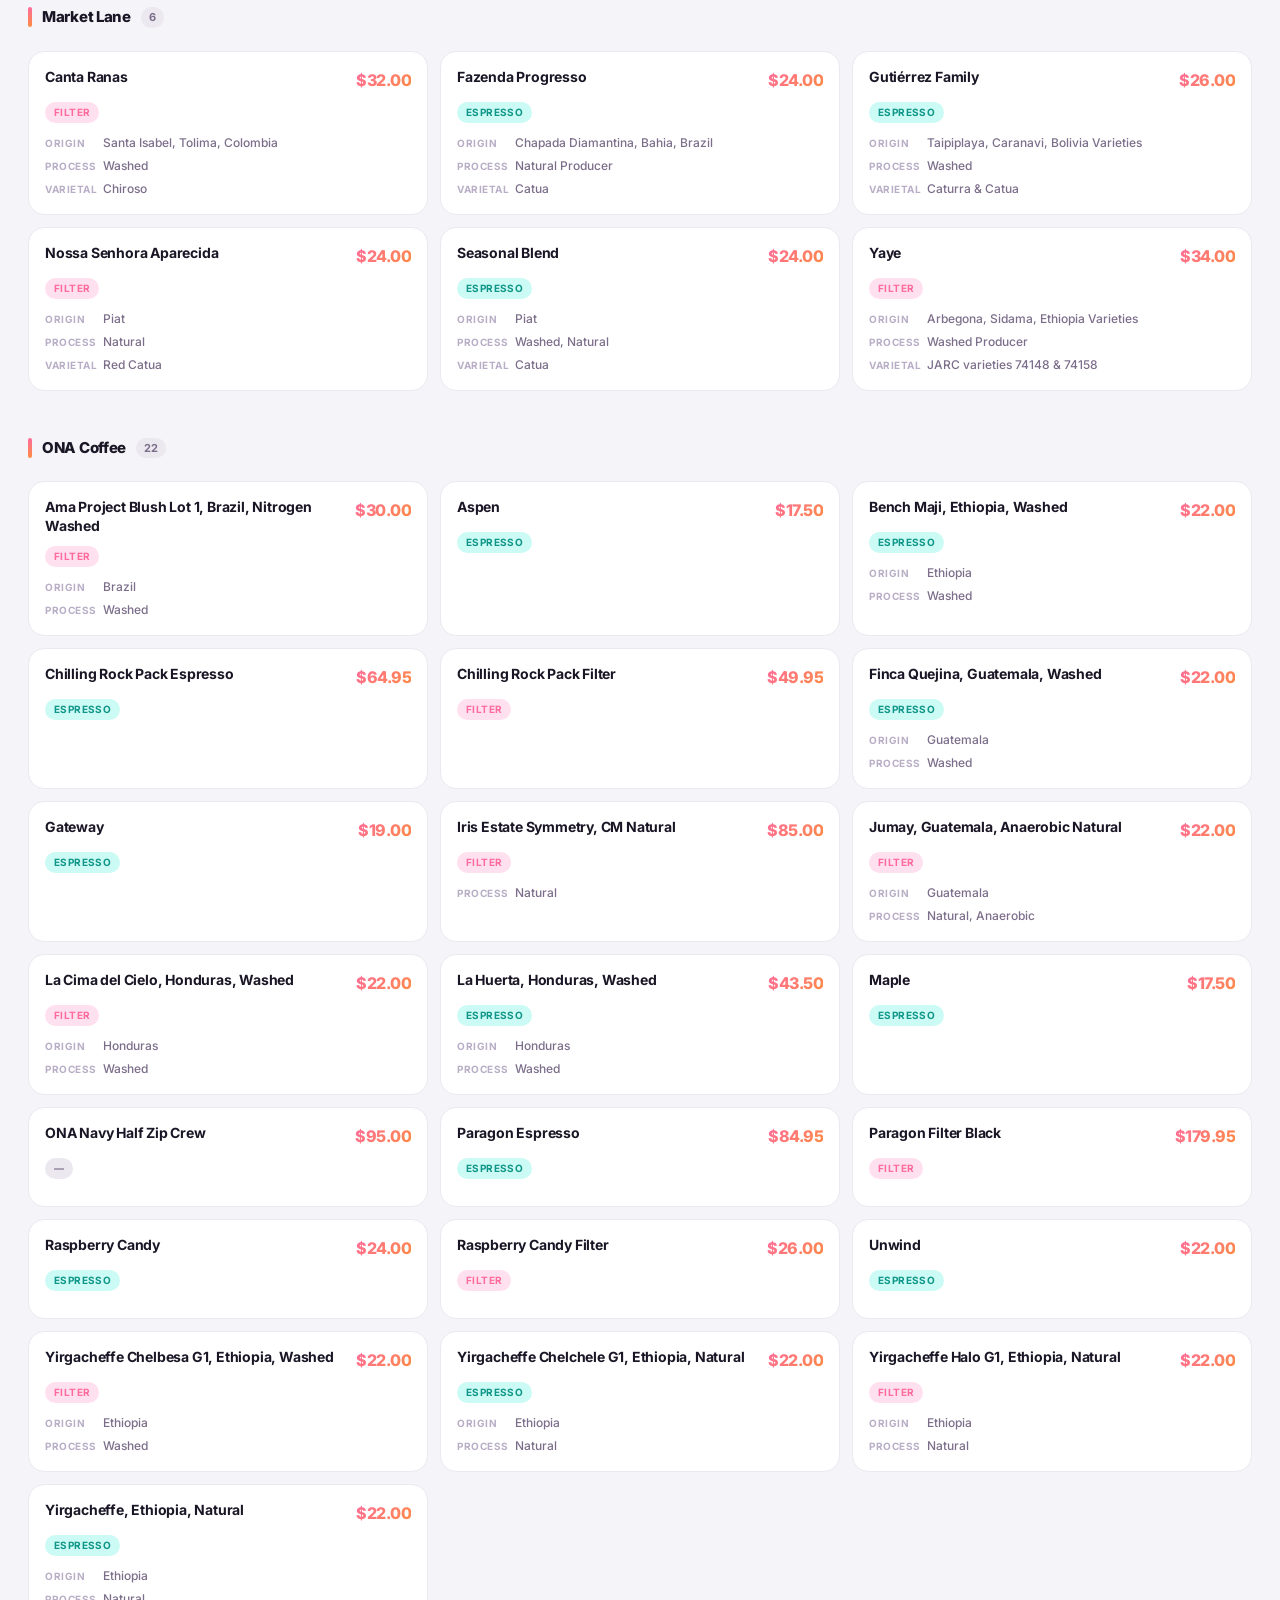
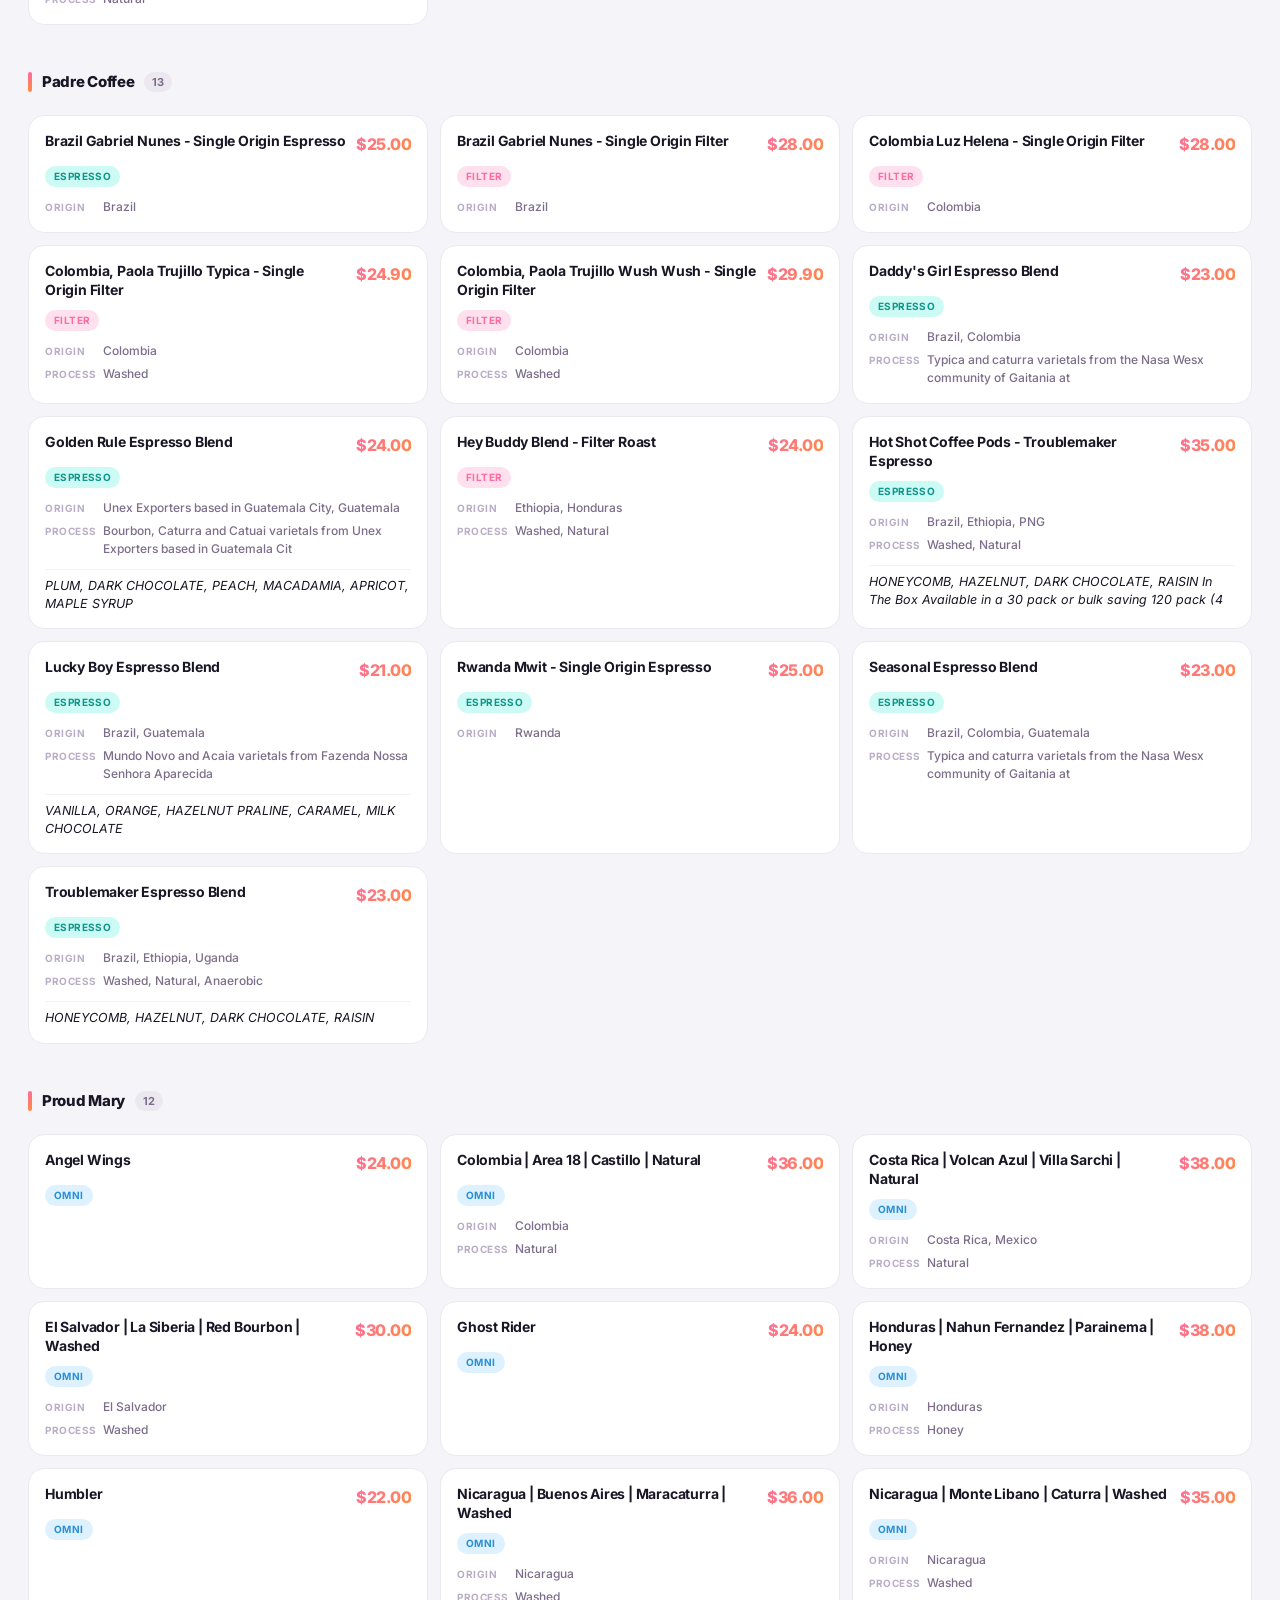
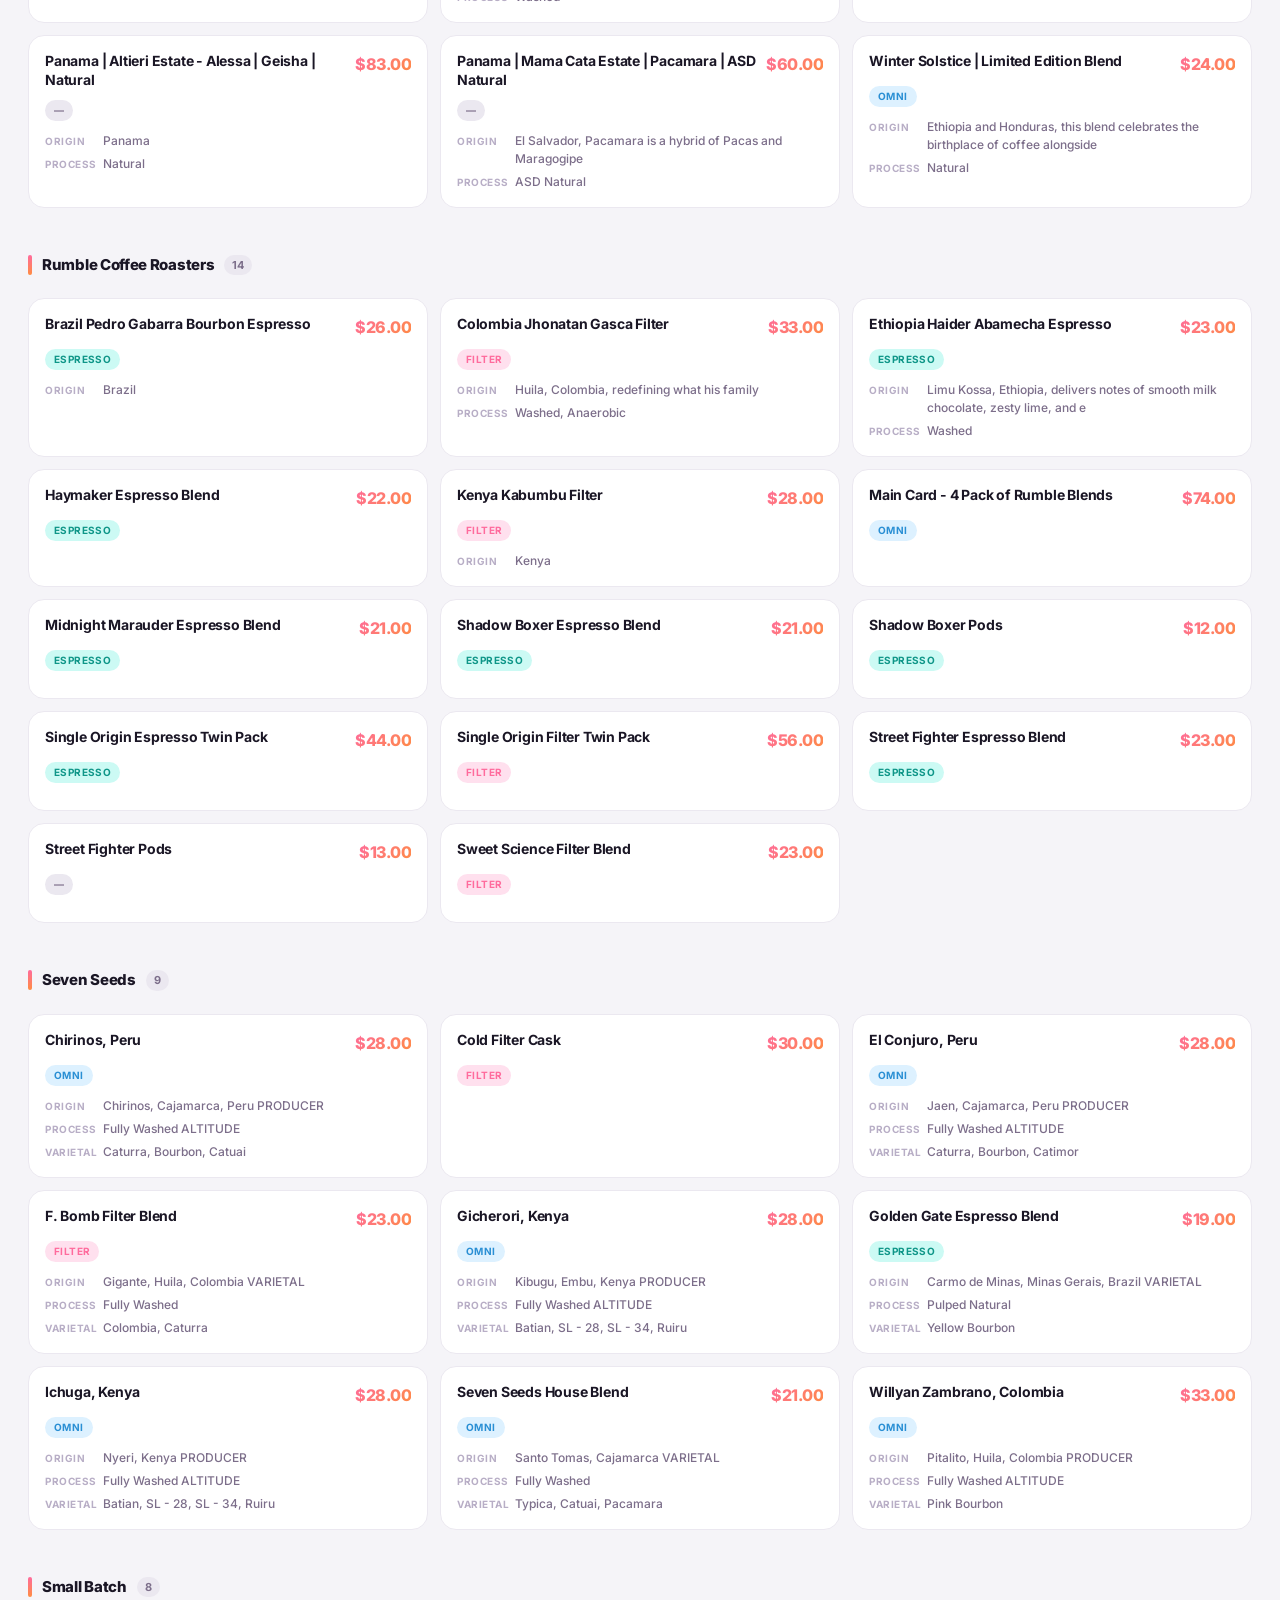
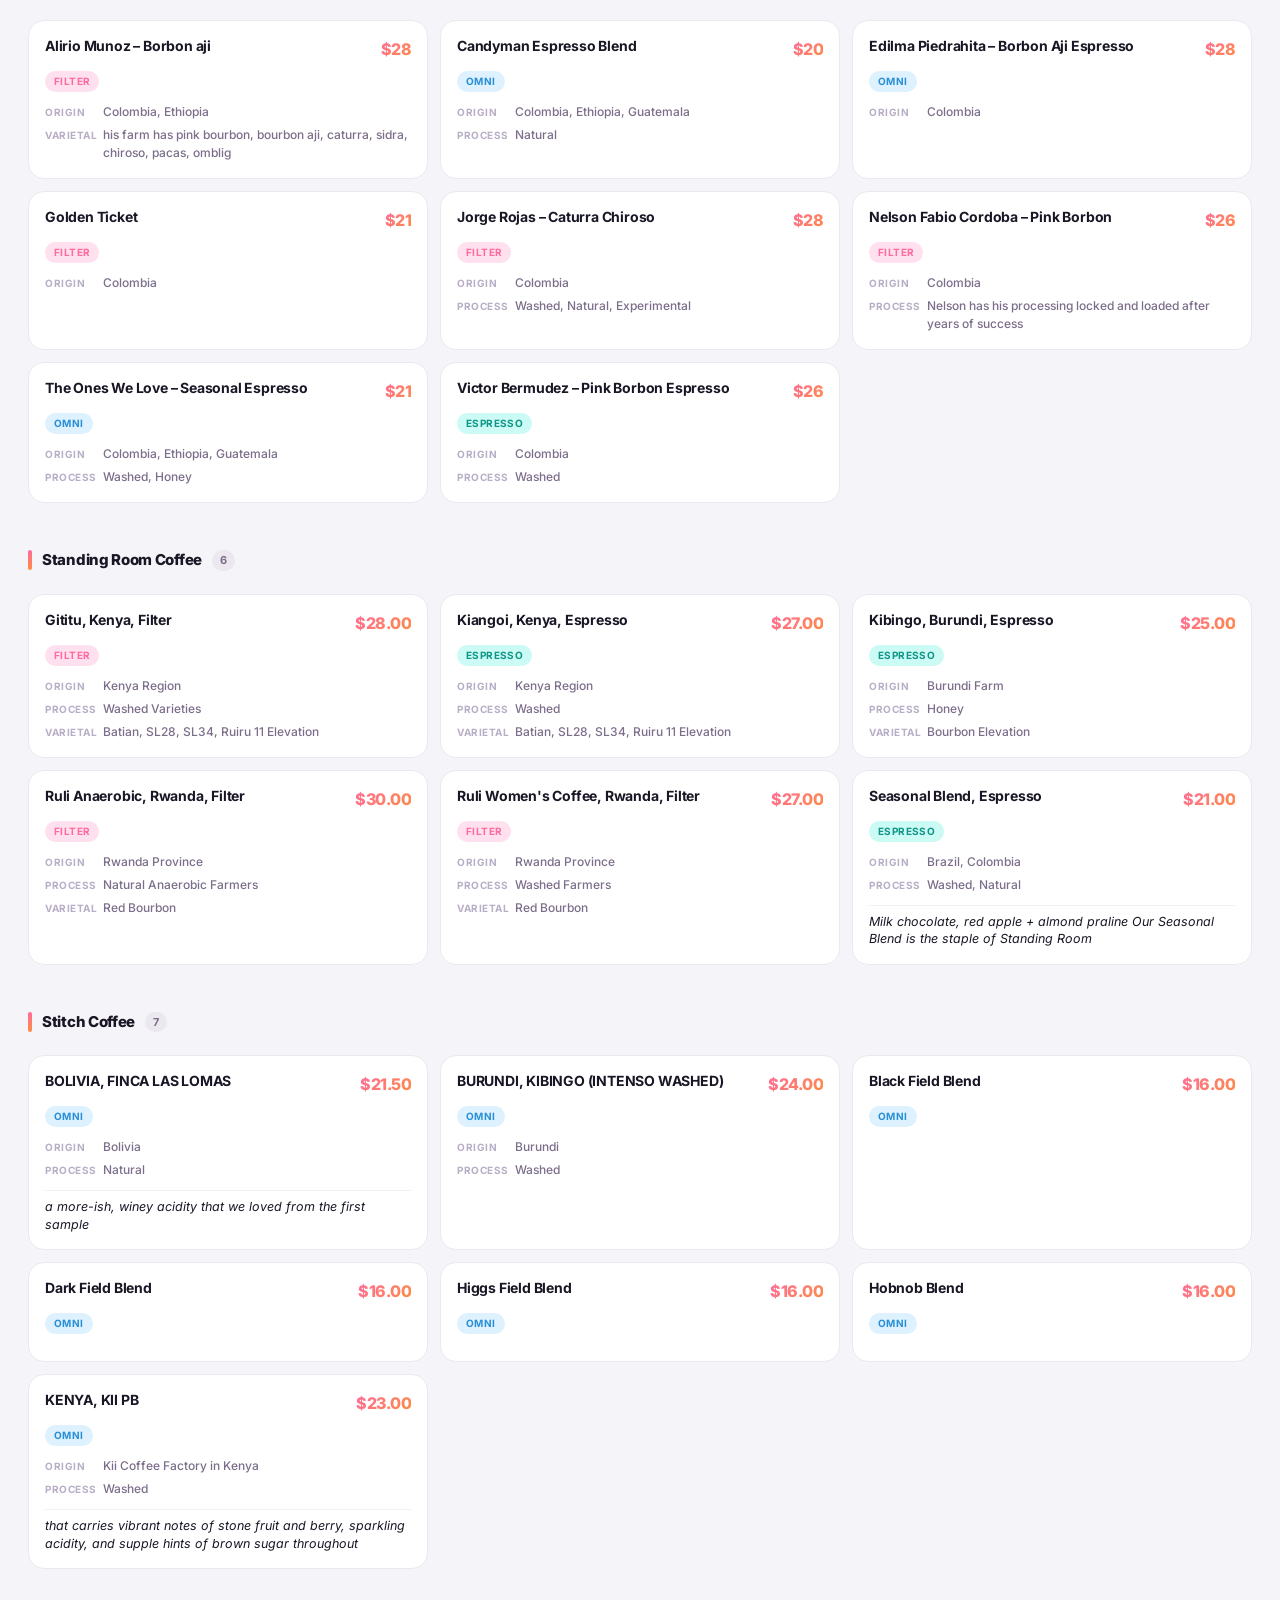
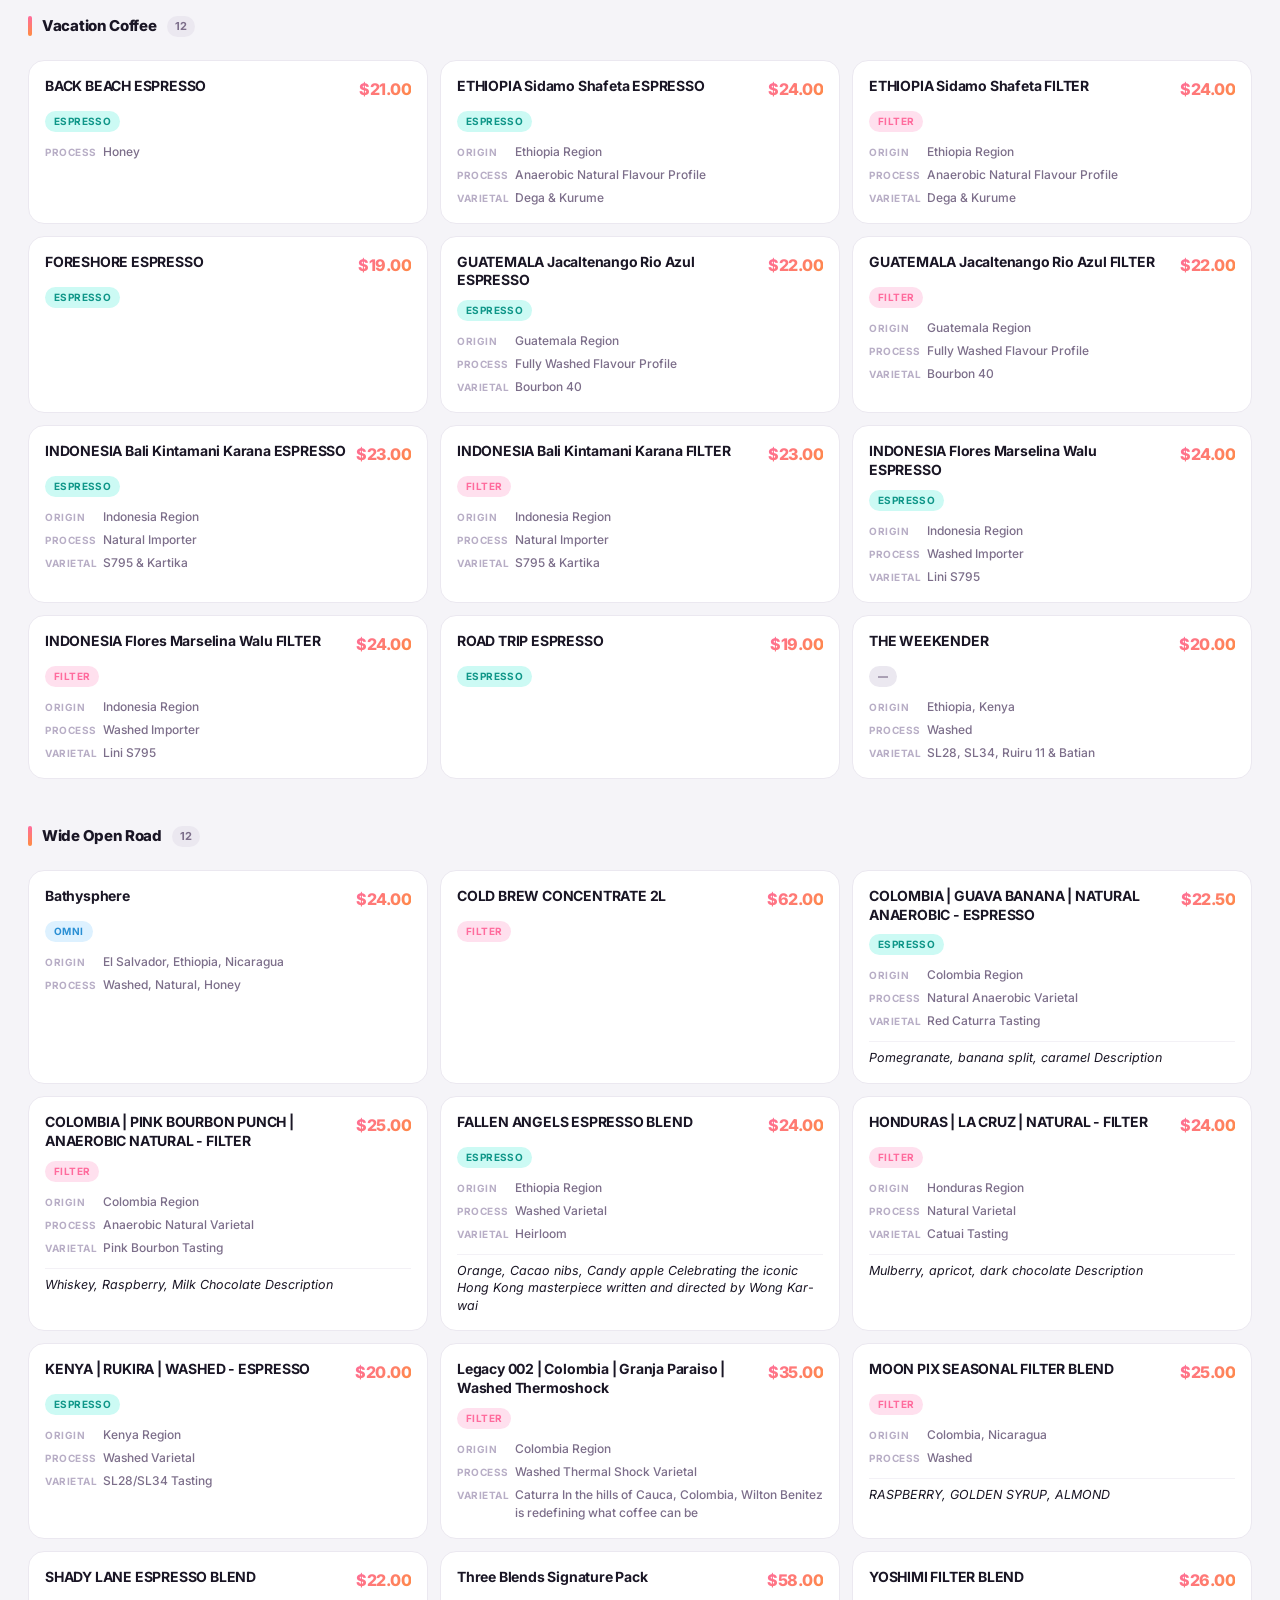
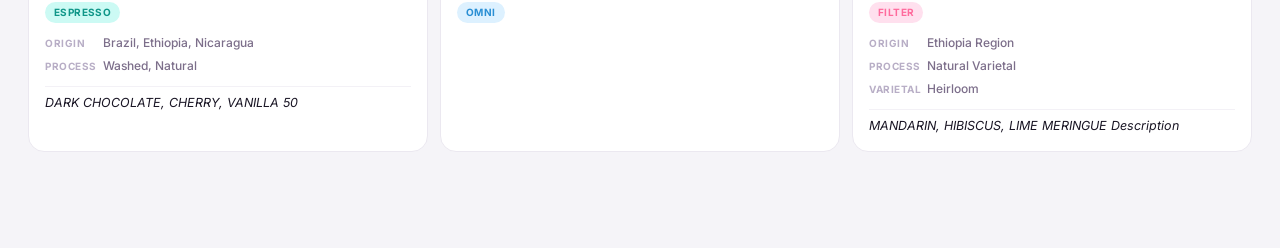
==== commit e09332a2: "feat(diary): replace homepage Blog nav with Diary Co-Authored-By: Claude Opus 4.8 <noreply@anthropic" ====
--- a/docs/index.html
+++ b/docs/index.html
@@ -496,7 +496,7 @@
     </button>
     <nav class="nav-links">
       <a href="index.html" class="nav-link active">Tracker</a>
-      <a href="blog.html" class="nav-link">Blog</a>
+      <a href="diary.html" class="nav-link">Diary</a>
     </nav>
     <div class="header-meta" id="meta">Loading…</div>
   </div>
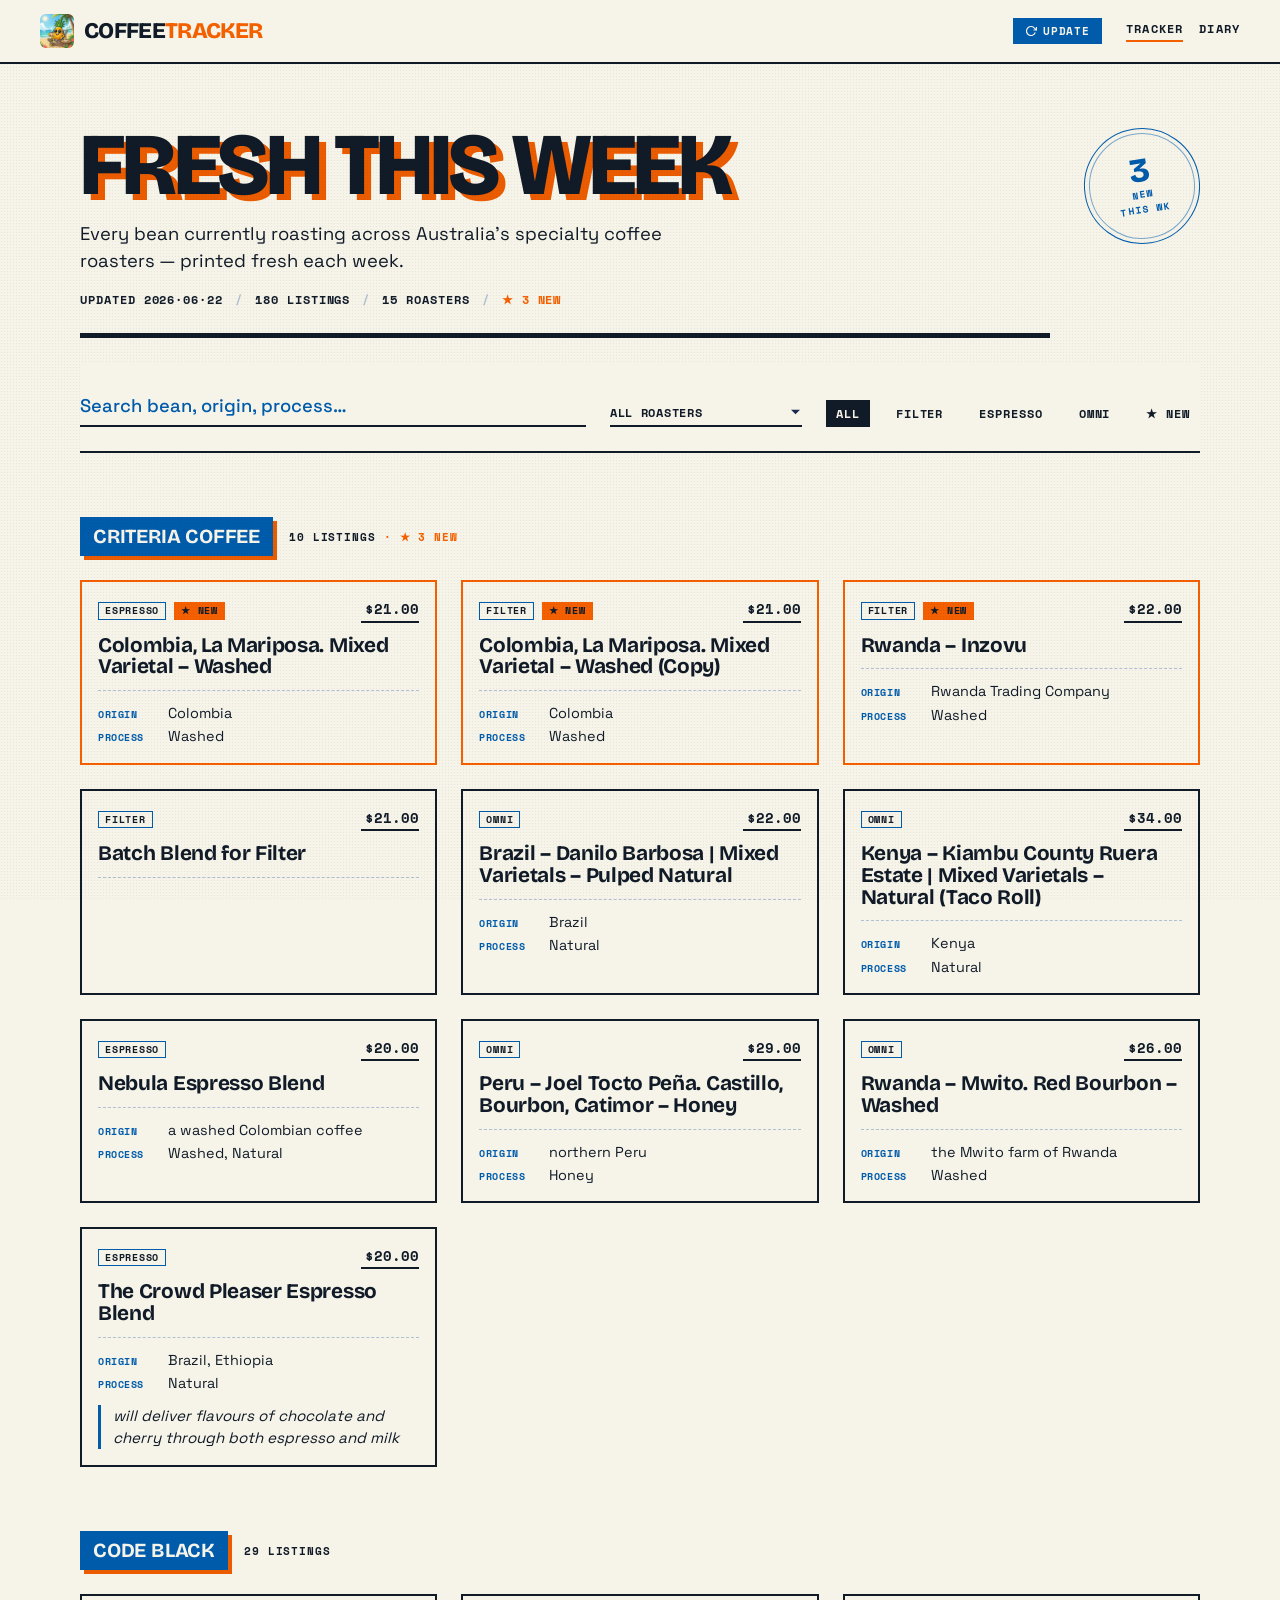
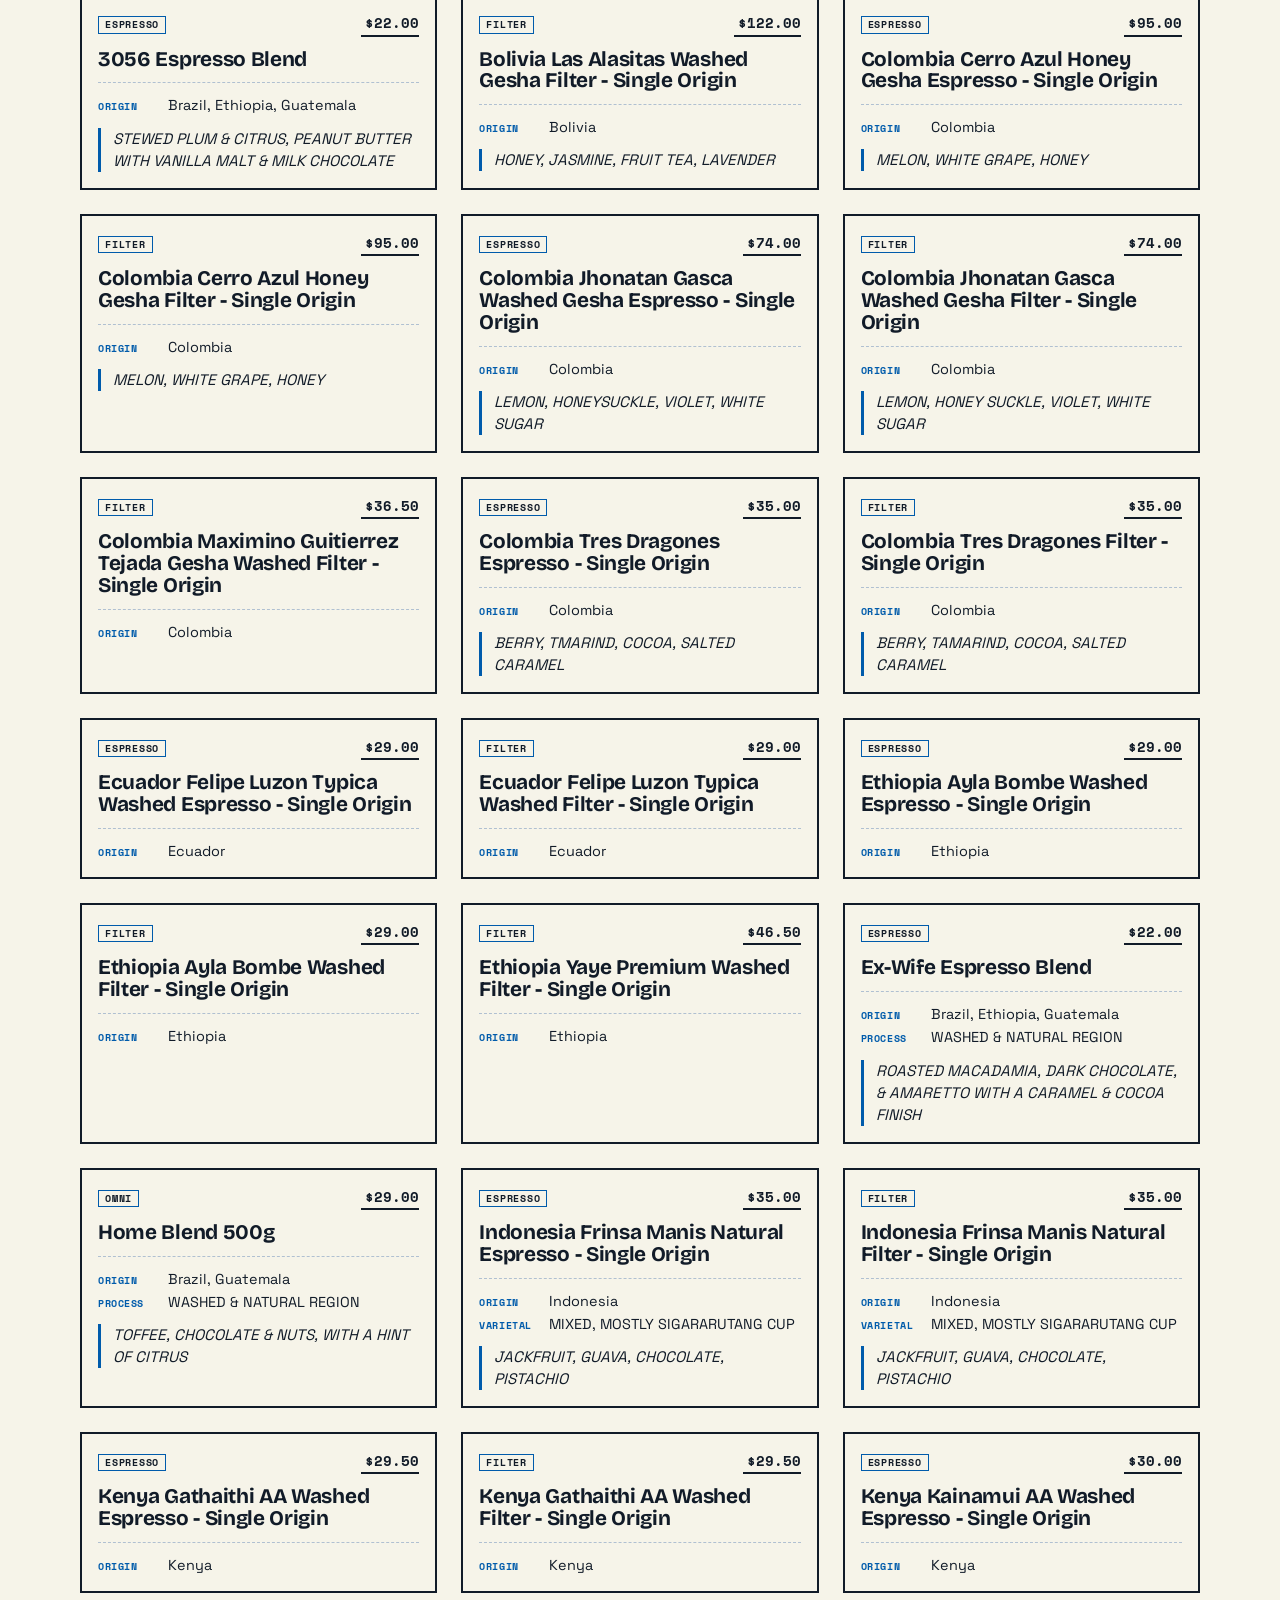
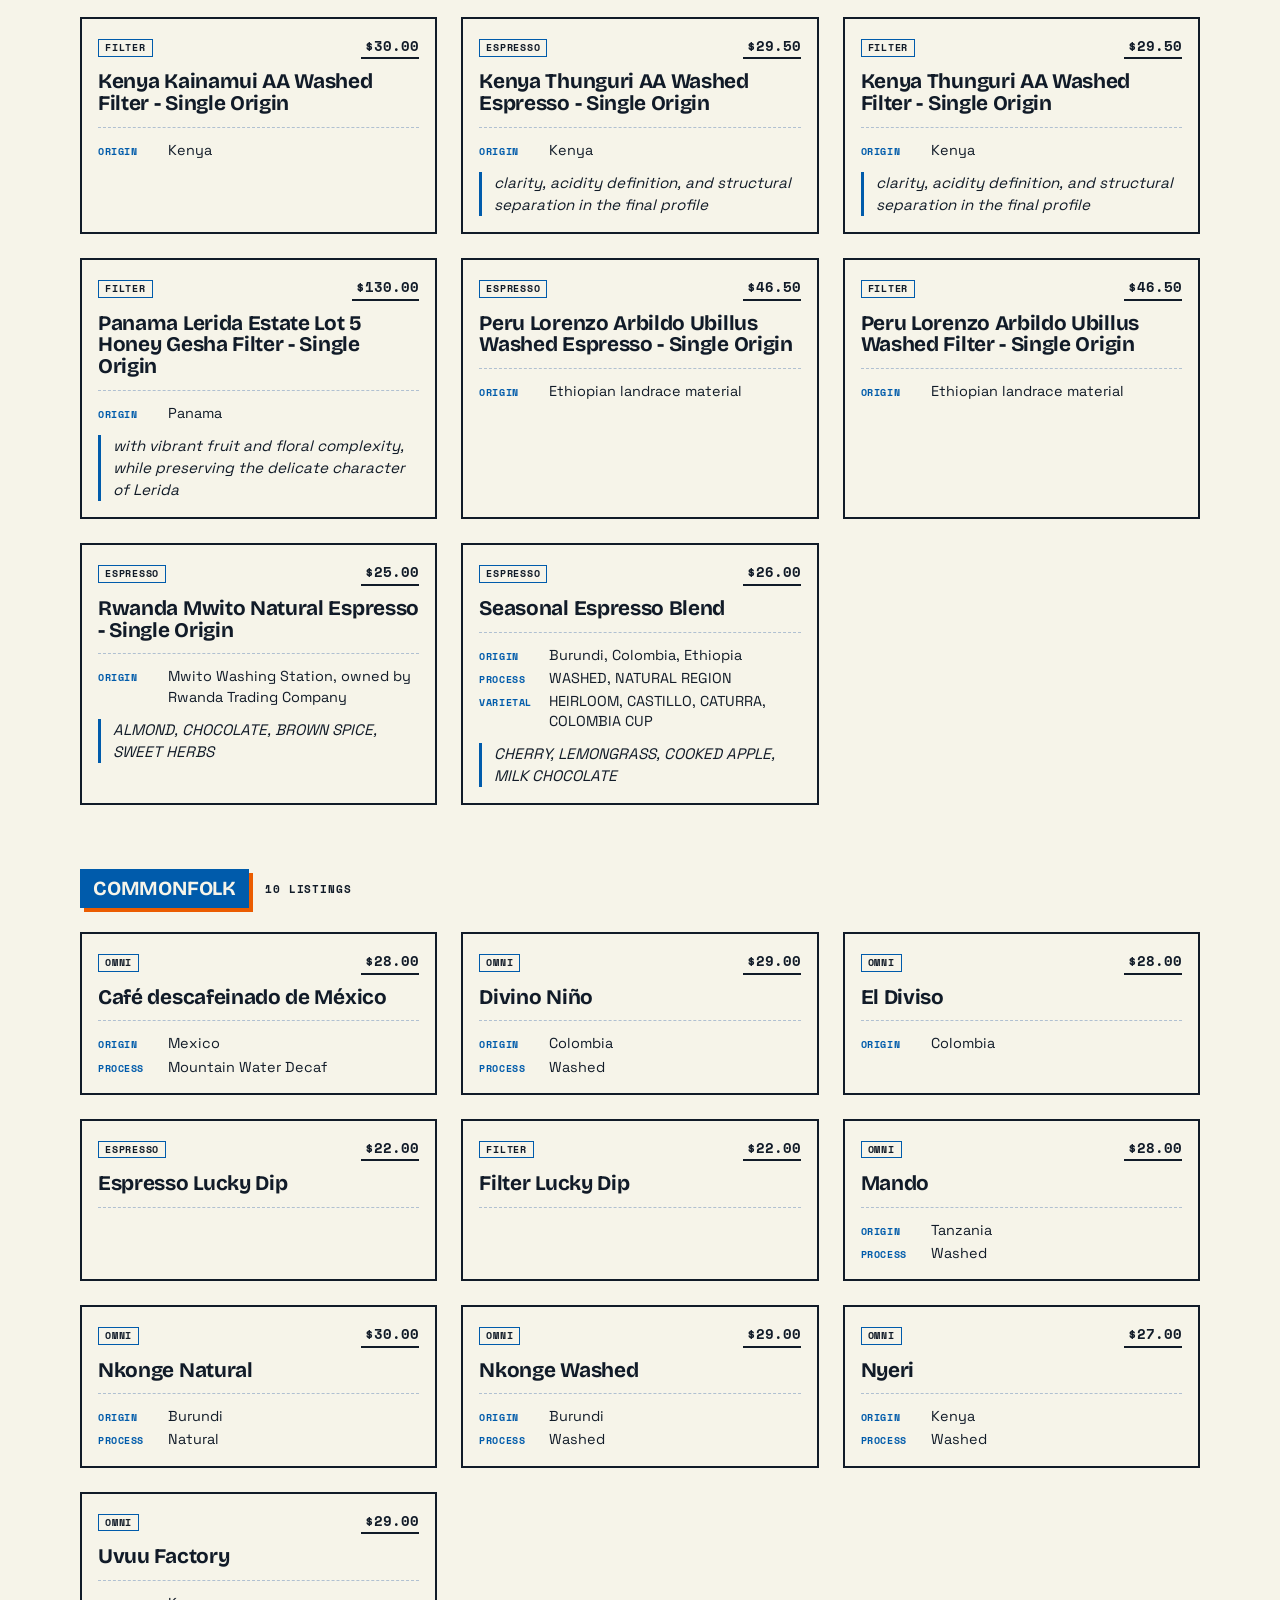
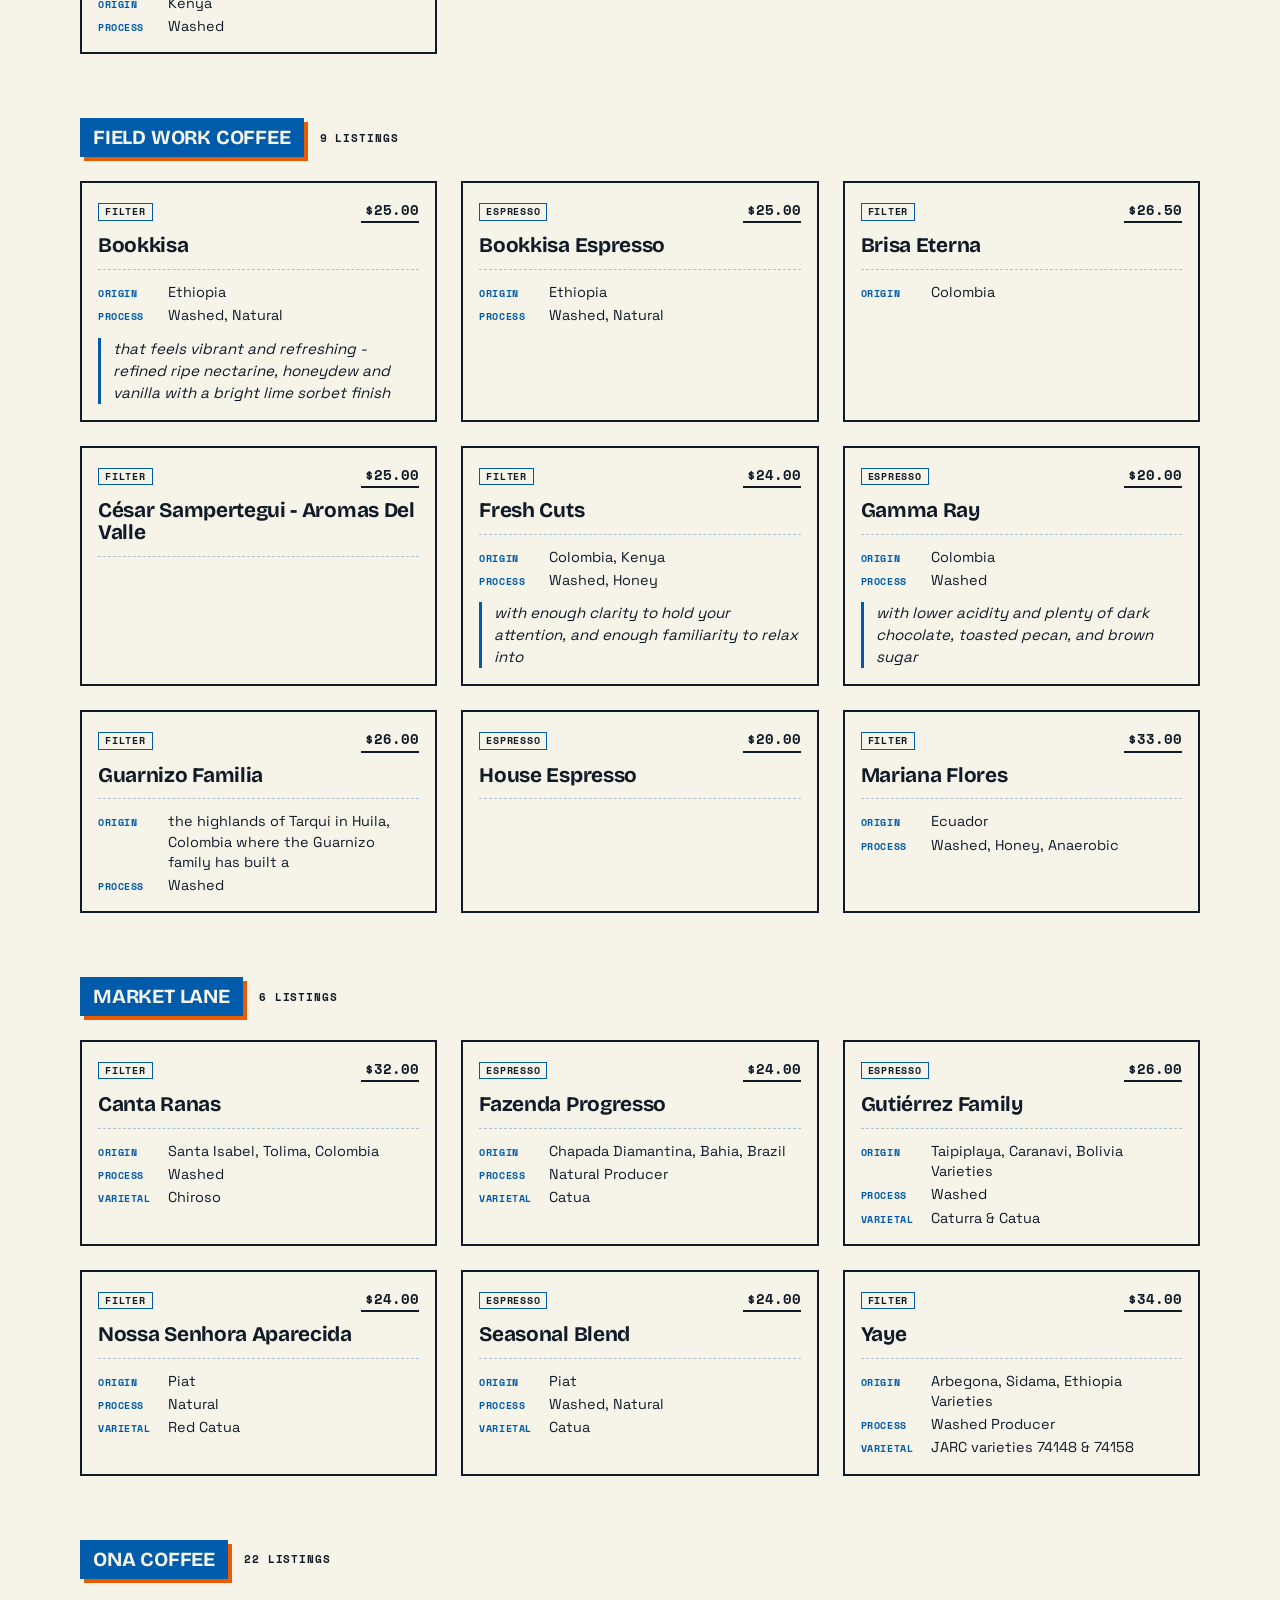
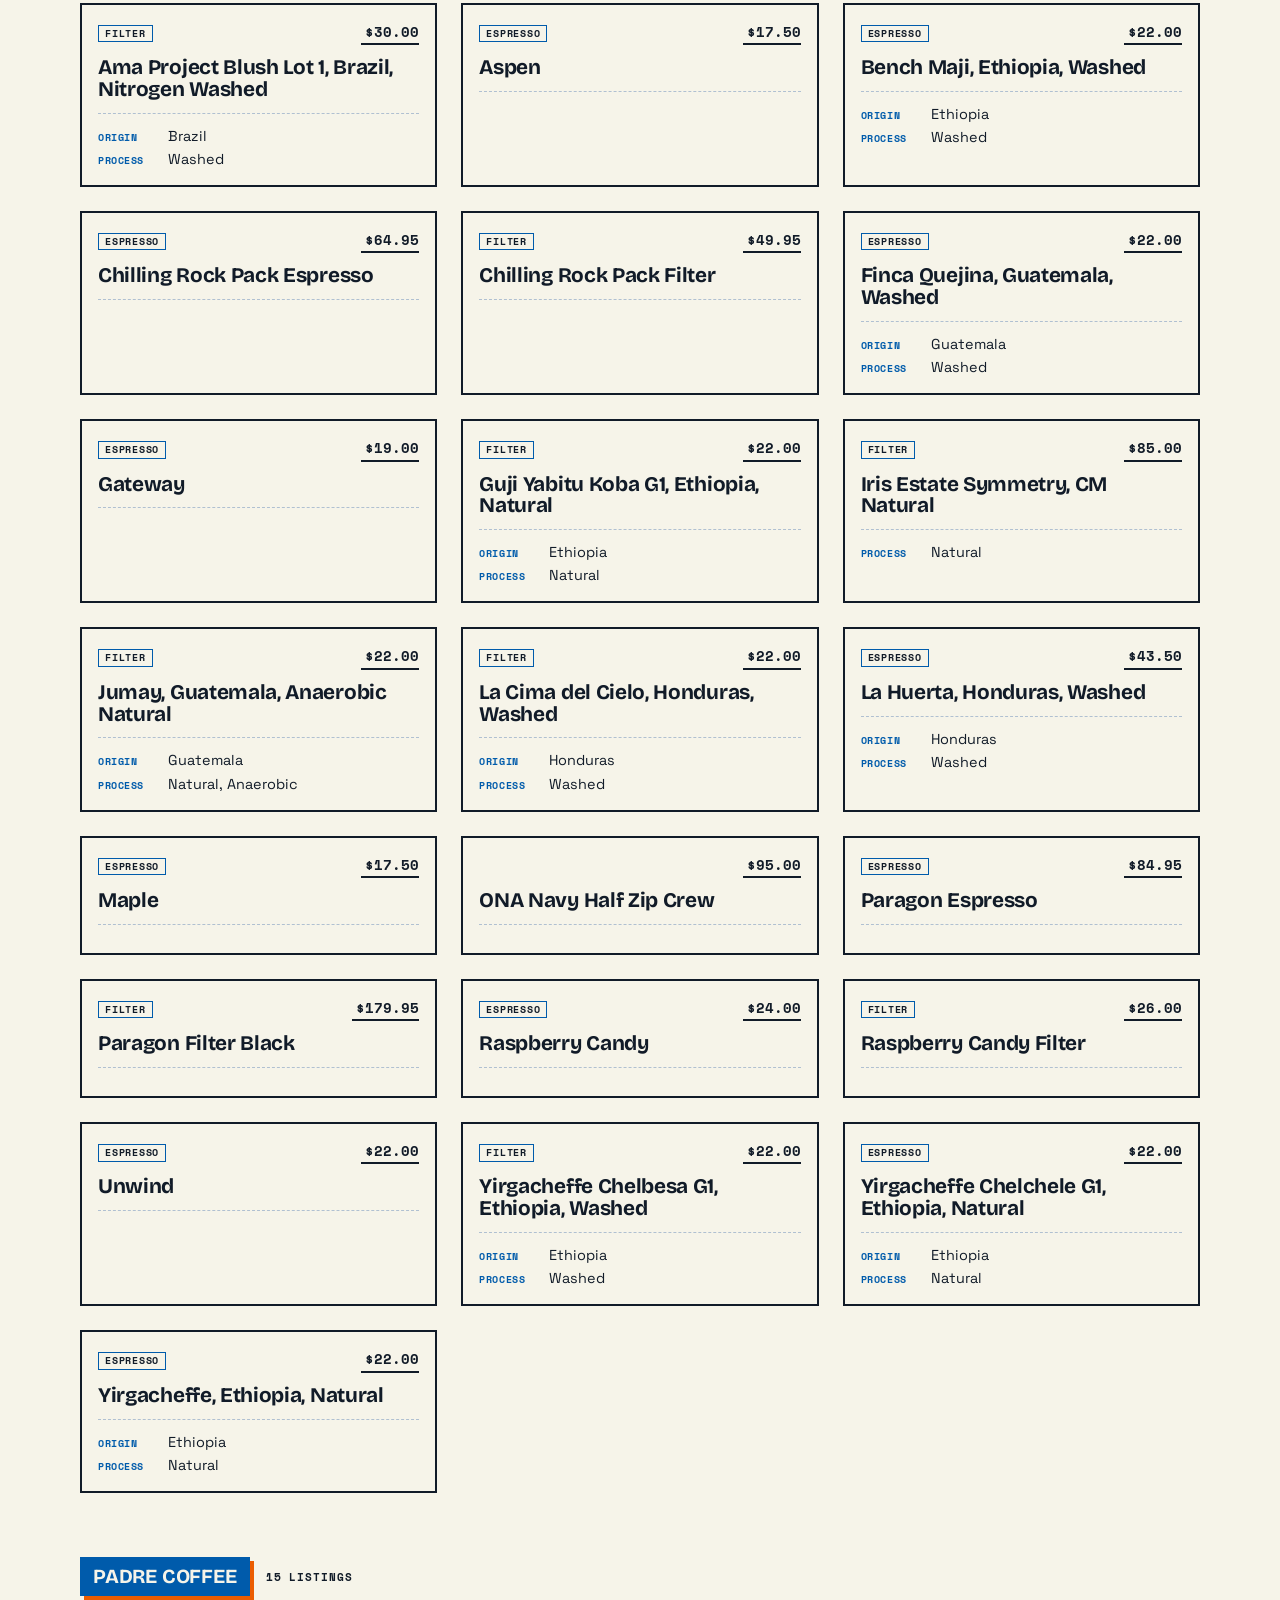
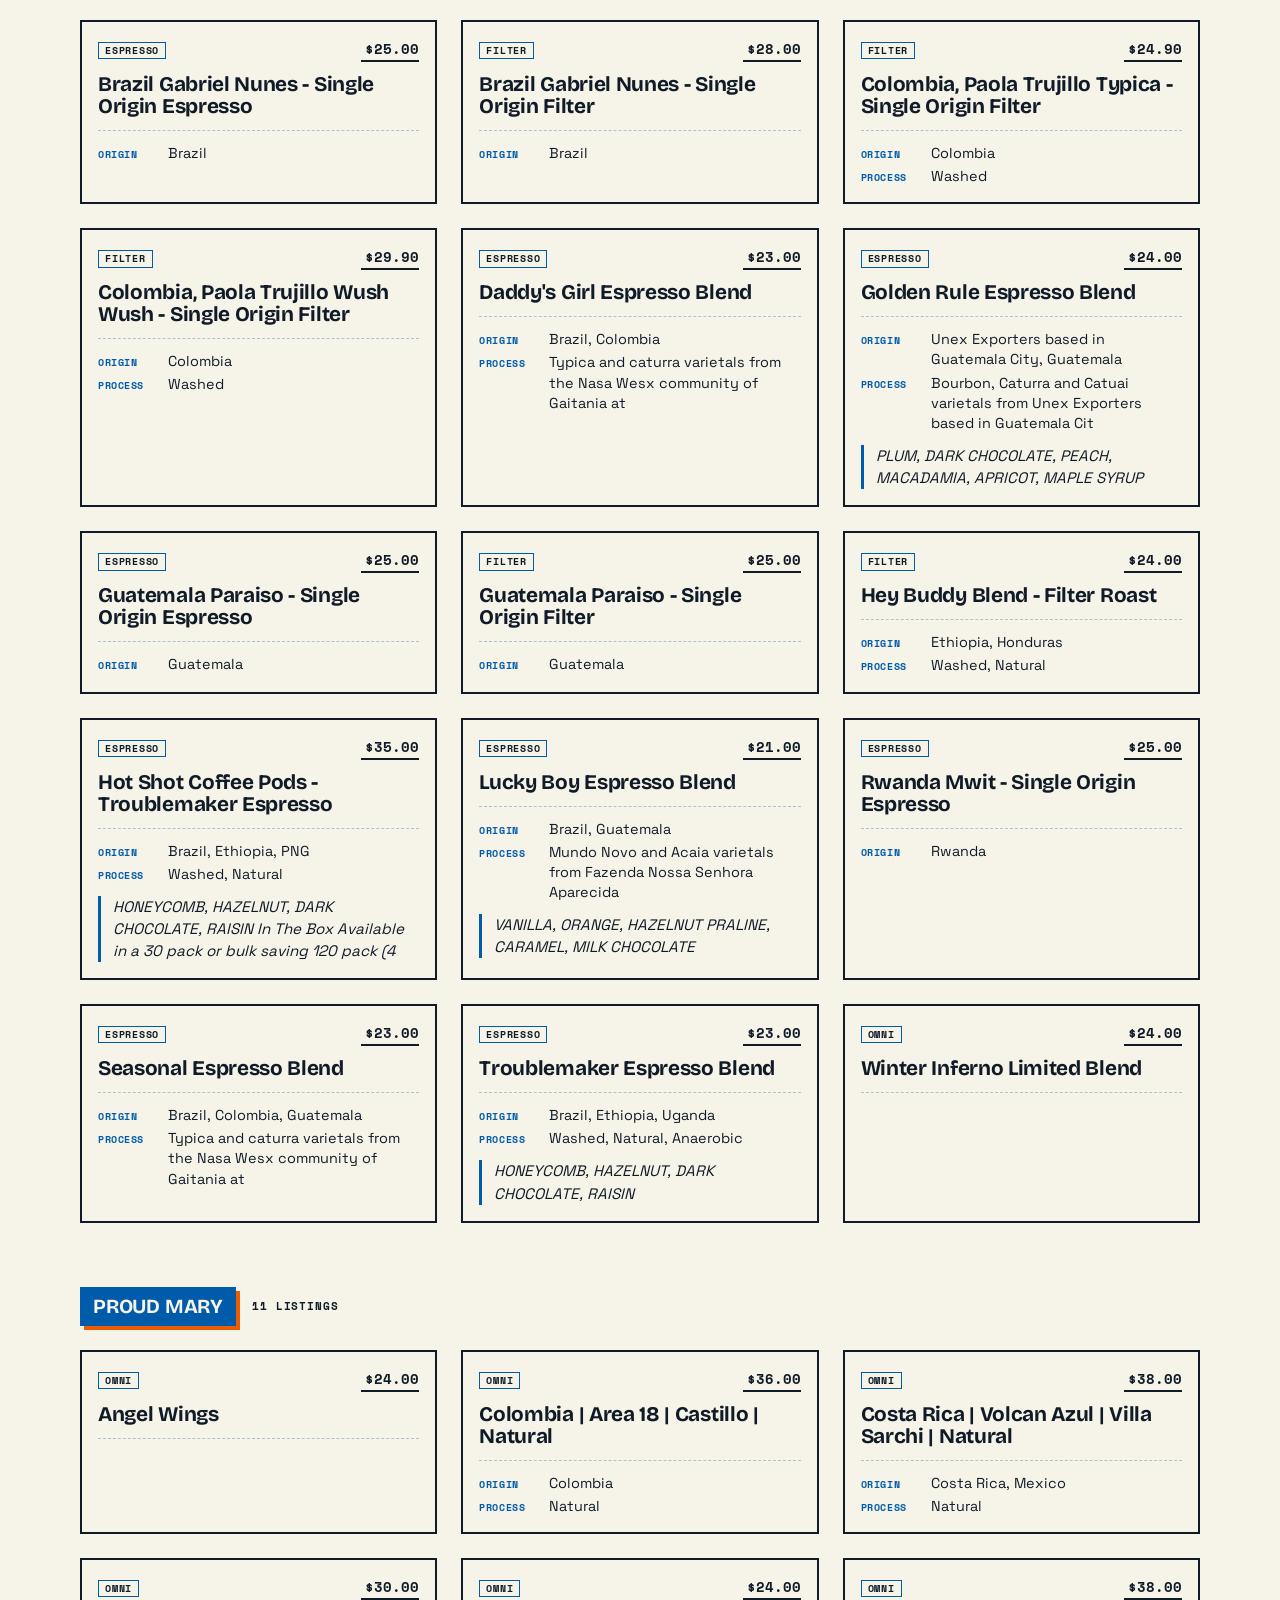
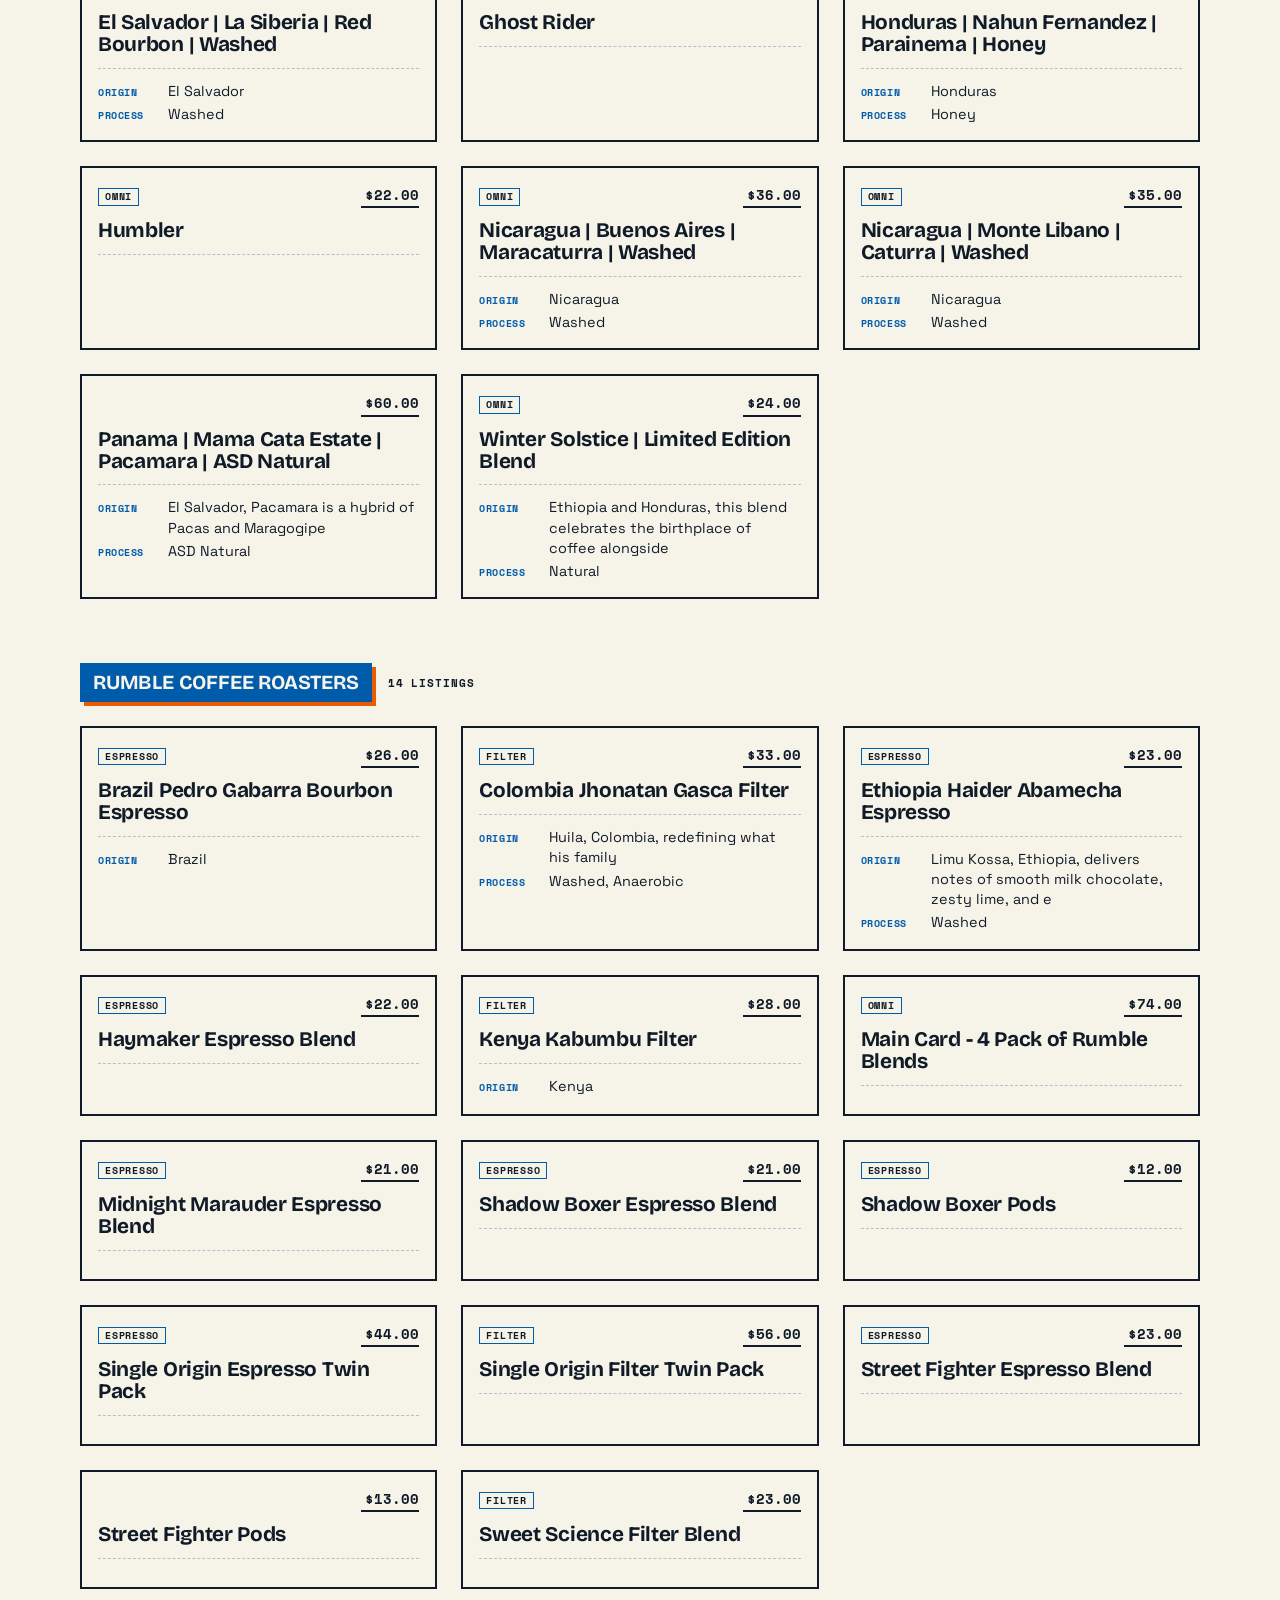
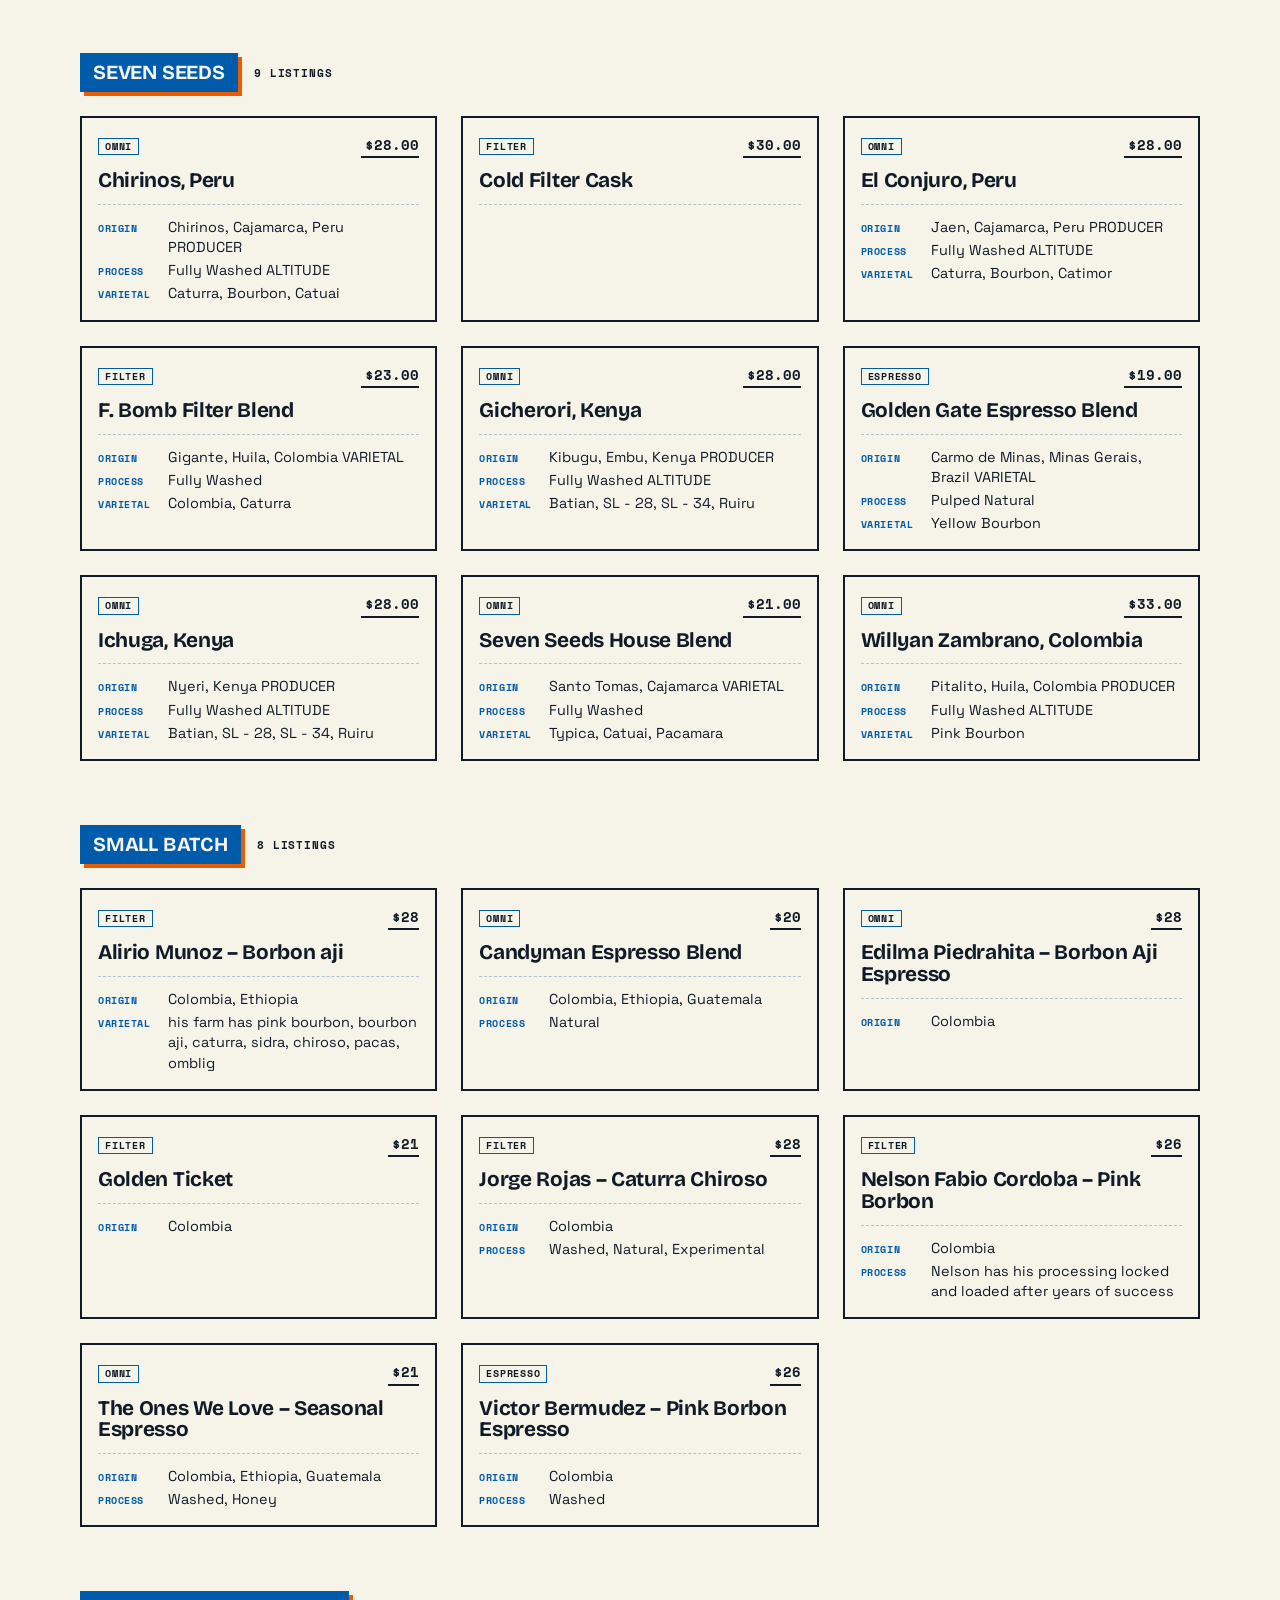
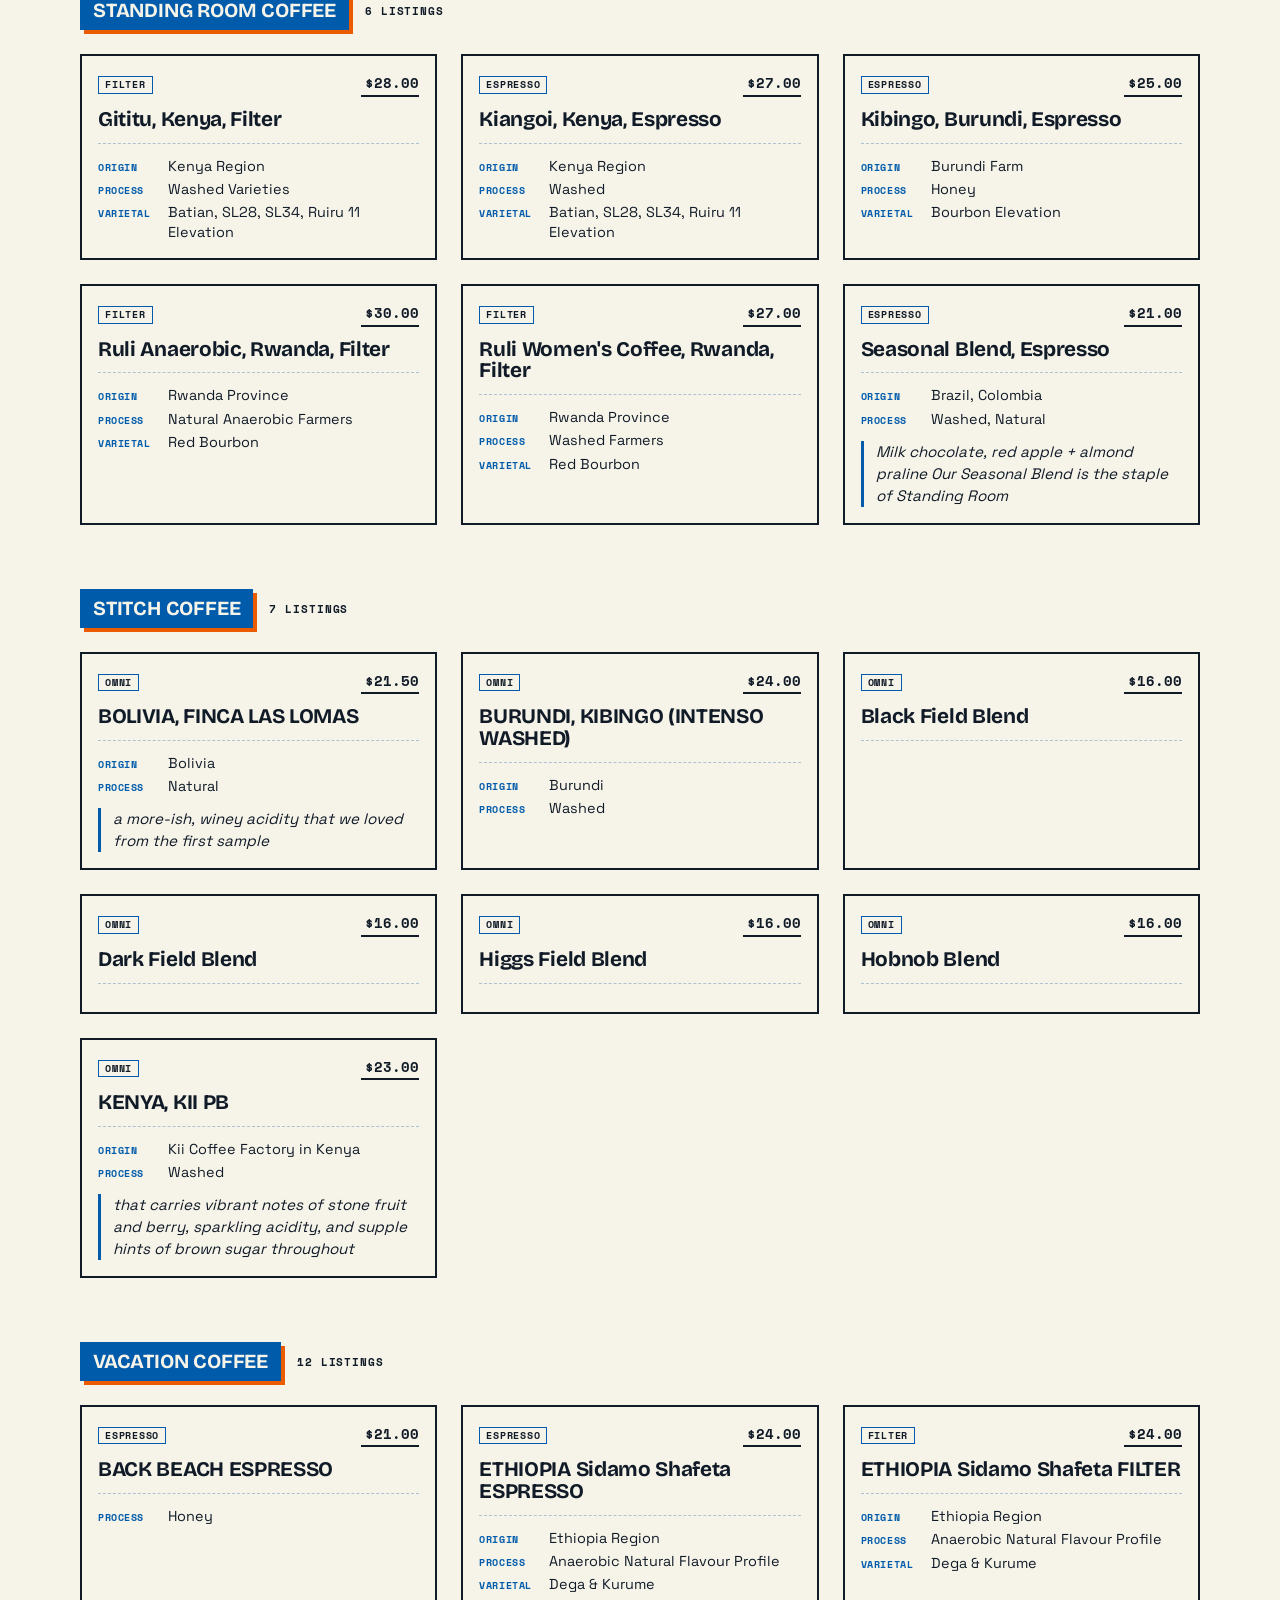
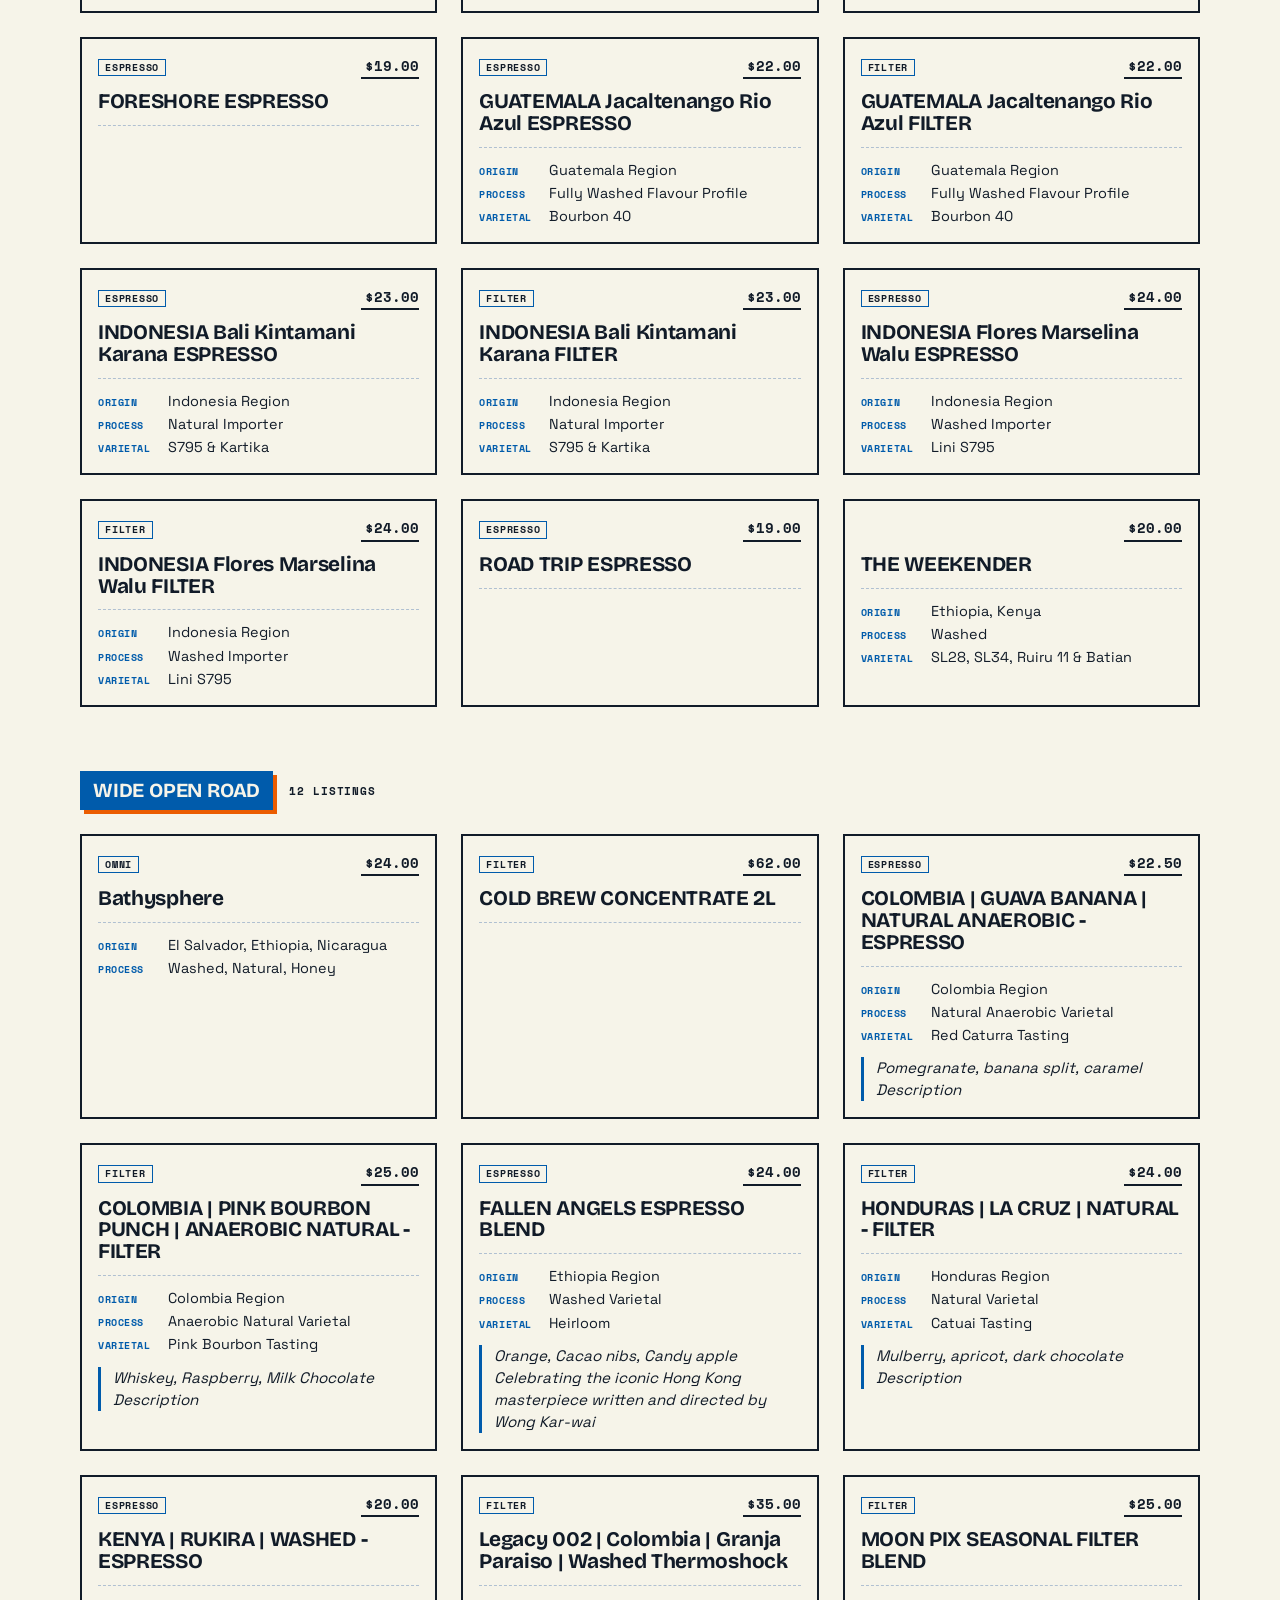
==== commit 5e8d40e8: "feat: redesign tracker as riso two-tone classifieds Replace the candy-coloured card layout with a ne" ====
--- a/docs/index.html
+++ b/docs/index.html
@@ -8,533 +8,366 @@
   <link rel="apple-touch-icon" href="logo.png" />
   <link rel="preconnect" href="https://fonts.googleapis.com" />
   <link rel="preconnect" href="https://fonts.gstatic.com" crossorigin />
-  <link href="https://fonts.googleapis.com/css2?family=Inter:wght@400;500;600;700;800&display=swap" rel="stylesheet" />
+  <link href="https://fonts.googleapis.com/css2?family=Bricolage+Grotesque:opsz,wght@12..96,500;12..96,700;12..96,800&family=Space+Grotesk:wght@400;500;700&family=Space+Mono:wght@400;700&family=Noto+Sans+SC:wght@400;700&display=swap" rel="stylesheet" />
   <style>
-    *, *::before, *::after { box-sizing: border-box; margin: 0; padding: 0; }
-
-    :root {
-      --bg:           #f5f4f8;
-      --surface:      #ffffff;
-      --border:       #ebe8f0;
-      --text:         #1a1625;
-      --muted:        #7c6e8a;
-      --subtle:       #b8aec6;
-
-      /* candy palette */
-      --pink:         #ff6b9d;
-      --pink-soft:    #ffe0ee;
-      --blue:         #5bb8f5;
-      --blue-soft:    #ddf1ff;
-      --teal:         #2dd4bf;
-      --teal-soft:    #ccfaf4;
-      --orange:       #ff8c42;
-      --orange-soft:  #ffe8d6;
-      --purple:       #9b7fe8;
-      --purple-soft:  #ede8ff;
-
-      --header-h: 64px;
-      --filter-h: 52px;
+  /* Hallmark · genre: playful/zine · macrostructure: catalogue (classifieds grid)
+   * theme: riso two-tone (orange + blue spot inks) · nav: N9 edge-aligned · footer: dateline
+   * pre-emit critique: P5 H5 E4 S4 R4 V5
+   */
+  *, *::before, *::after { box-sizing: border-box; margin: 0; padding: 0; }
+  html, body { overflow-x: clip; }
+
+  :root {
+    /* ── riso two-tone · OKLCH ── */
+    --paper:    oklch(96.5% 0.014 95);   /* warm newsprint */
+    --paper-2:  oklch(93% 0.022 92);     /* panel tint */
+    --ink:      oklch(22% 0.03 255);     /* deep blue-black — body */
+    --rule:     oklch(80% 0.03 250);
+
+    --blue:     oklch(47% 0.15 252);     /* riso blue — structure */
+    --orange:   oklch(67% 0.205 47);     /* riso fluoro orange — reserved for NEW */
+
+    --ok:       oklch(52% 0.13 150);     /* update success */
+    --err:      oklch(55% 0.19 27);      /* update error */
+
+    --font-display: "Bricolage Grotesque", "Noto Sans SC", system-ui, sans-serif;
+    --font-body:    "Space Grotesk", "Noto Sans SC", system-ui, sans-serif;
+    --font-mono:    "Space Mono", ui-monospace, "SFMono-Regular", monospace;
+
+    --text-xs: 0.78rem; --text-sm: 0.875rem; --text-base: 1rem;
+    --text-md: 1.15rem; --text-lg: 1.5rem;
+    --text-display: clamp(2.15rem, 7vw + 1rem, 5.5rem);
+
+    --space-2xs: 0.25rem; --space-xs: 0.5rem; --space-sm: 0.75rem;
+    --space-md: 1rem; --space-lg: 1.5rem; --space-xl: 2.5rem;
+    --space-2xl: 4rem; --space-3xl: 6rem;
+
+    --header-h: 64px;
+    --ease-out: cubic-bezier(0.16, 1, 0.3, 1);
+  }
+
+  body {
+    font-family: var(--font-body);
+    background: var(--paper);
+    color: var(--ink);
+    font-size: var(--text-base);
+    line-height: 1.55;
+    -webkit-font-smoothing: antialiased;
+    text-rendering: optimizeLegibility;
+  }
+  /* halftone grain overlay */
+  body::after {
+    content: ""; position: fixed; inset: 0; z-index: 40; pointer-events: none;
+    background-image: radial-gradient(circle at center, var(--ink) 0.5px, transparent 0.7px);
+    background-size: 3px 3px; opacity: 0.07; mix-blend-mode: multiply;
+  }
+  ::selection { background: var(--orange); color: var(--ink); }
+  a { color: inherit; text-decoration: none; }
+
+  /* ── Masthead bar (N9 edge-aligned) ── */
+  header {
+    height: var(--header-h);
+    background: var(--paper);
+    border-bottom: 2.5px solid var(--ink);
+    padding: 0 var(--space-xl);
+    display: flex; align-items: center; justify-content: space-between;
+    position: sticky; top: 0; z-index: 300;
+  }
+  .logo { display: flex; align-items: center; gap: 10px; min-width: 0; }
+  .logo-icon {
+    width: 34px; height: 34px; border-radius: 6px;
+    flex-shrink: 0; overflow: hidden; display: flex;
+    align-items: center; justify-content: center;
+  }
+  .logo-icon img { width: 100%; height: 100%; object-fit: contain; }
+  .wordmark {
+    font-family: var(--font-display); font-weight: 800;
+    font-size: 1.4rem; letter-spacing: -0.03em; color: var(--ink);
+    text-transform: uppercase; white-space: nowrap;
+  }
+  .wordmark .wm-accent { color: var(--orange); }
+  .header-right { display: flex; align-items: center; gap: var(--space-lg); }
+  .nav-links { display: flex; gap: var(--space-md); align-items: center; }
+  .nav-link {
+    font-family: var(--font-mono); font-size: 0.72rem; font-weight: 700;
+    text-transform: uppercase; letter-spacing: 0.1em;
+    color: var(--ink); padding-bottom: 2px;
+    border-bottom: 2px solid transparent;
+    transition: color .15s ease, border-color .15s ease;
+  }
+  .nav-link:hover { color: var(--blue); }
+  .nav-link.active { border-bottom-color: var(--orange); }
+  .nav-link:focus-visible { outline: 2px solid var(--blue); outline-offset: 3px; }
+  .update-btn {
+    display: inline-flex; align-items: center; gap: 6px;
+    font-family: var(--font-mono); font-size: 0.7rem; font-weight: 700;
+    text-transform: uppercase; letter-spacing: 0.08em;
+    color: var(--paper); background: var(--blue);
+    border: none; padding: 7px 12px; cursor: pointer; line-height: 1;
+    transition: background .15s var(--ease-out);
+  }
+  .update-btn:hover:not(:disabled) { background: var(--ink); }
+  .update-btn:focus-visible { outline: 2px solid var(--ink); outline-offset: 2px; }
+  .update-btn:disabled { cursor: progress; opacity: .75; }
+  .update-btn.done  { background: var(--ok); }
+  .update-btn.error { background: var(--err); }
+
+  /* ── Section front masthead ── */
+  .wrap { max-width: 1200px; margin: 0 auto; padding: 0 var(--space-xl); }
+  .masthead { position: relative; padding: var(--space-2xl) 0 var(--space-lg); }
+  .miss {
+    position: relative; display: block; width: 100%;
+    font-family: var(--font-display); font-weight: 800;
+    font-size: var(--text-display); line-height: 0.86;
+    letter-spacing: -0.04em; text-transform: uppercase; color: var(--ink);
+    overflow-wrap: anywhere; min-width: 0;
+  }
+  .miss::before {
+    content: attr(data-text); position: absolute; left: 0; top: 0; width: 100%;
+    color: var(--orange); transform: translate(7px, 6px);
+    z-index: -1; mix-blend-mode: multiply;
+  }
+  .masthead-intro {
+    font-size: var(--text-md); color: var(--ink); max-width: 50ch;
+    margin-top: var(--space-md); line-height: 1.5;
+  }
+  .dateline {
+    font-family: var(--font-mono); font-size: 0.74rem; font-weight: 700;
+    text-transform: uppercase; letter-spacing: 0.08em;
+    color: var(--ink); margin-top: var(--space-md);
+    display: flex; flex-wrap: wrap; gap: var(--space-sm); align-items: center;
+  }
+  .dateline .sep { color: var(--rule); }
+  .dateline .new-flag { color: var(--orange); }
+  /* postmark — hollow blue double-ring, low-key */
+  .burst {
+    position: relative;
+    width: 92px; height: 92px; border-radius: 50%;
+    background: transparent; border: 1.5px solid var(--blue); color: var(--blue);
+    display: flex; flex-direction: column; align-items: center; justify-content: center;
+    text-align: center; gap: 2px; transform: rotate(-9deg); margin-bottom: var(--space-md);
+  }
+  .burst::before {
+    content: ""; position: absolute; inset: 4px; border-radius: 50%;
+    border: 1px solid var(--blue); opacity: 0.5;
+  }
+  .burst .b-num { font-family: var(--font-display); font-weight: 800; font-size: 1.65rem; line-height: 0.9; color: var(--blue); }
+  .burst .b-cap { font-family: var(--font-mono); font-weight: 700; font-size: 0.55rem; text-transform: uppercase; letter-spacing: 0.1em; }
+  .rule-thick { border: 0; height: 5px; margin-top: var(--space-lg); background: var(--ink); }
+
+  @media (min-width: 768px) {
+    .masthead { padding-right: 150px; }
+    .burst {
+      position: absolute; top: var(--space-2xl); right: 0; margin: 0;
+      width: 116px; height: 116px;
     }
-
-    body {
-      font-family: 'Inter', -apple-system, sans-serif;
-      background: var(--bg);
-      color: var(--text);
-      min-height: 100vh;
-      font-size: 13px;
-      line-height: 1.5;
-      -webkit-font-smoothing: antialiased;
-    }
-
-    /* ── Header ── */
-    header {
-      height: var(--header-h);
-      background: var(--surface);
-      border-bottom: 1px solid var(--border);
-      padding: 0 28px;
-      display: flex;
-      align-items: center;
-      justify-content: space-between;
-      position: sticky;
-      top: 0;
-      z-index: 200;
-      box-shadow: 0 1px 0 var(--border), 0 4px 16px rgba(0,0,0,.04);
-    }
-
-    .logo {
-      display: flex;
-      align-items: center;
-      gap: 10px;
-    }
-
-    .logo-icon {
-      width: 34px;
-      height: 34px;
-      border-radius: 10px;
-      display: flex;
-      align-items: center;
-      justify-content: center;
-      flex-shrink: 0;
-      overflow: hidden;
-    }
-
-    .logo-text {
-      font-size: 17px;
-      font-weight: 800;
-      letter-spacing: -0.5px;
-      color: var(--text);
-    }
-
-    .logo-text em {
-      font-style: normal;
-      background: linear-gradient(90deg, var(--pink), var(--orange));
-      -webkit-background-clip: text;
-      -webkit-text-fill-color: transparent;
-      background-clip: text;
-    }
-
-    .header-meta {
-      font-size: 11.5px;
-      color: var(--subtle);
-      font-weight: 500;
-    }
-
-    /* ── Nav ── */
-    .header-right {
-      display: flex;
-      align-items: center;
-      gap: 16px;
-    }
-
-    .nav-links {
-      display: flex;
-      gap: 4px;
-    }
-
-    .nav-link {
-      padding: 5px 13px;
-      border-radius: 20px;
-      font-size: 12.5px;
-      font-weight: 600;
-      font-family: inherit;
-      text-decoration: none;
-      color: var(--muted);
-      border: 1.5px solid transparent;
-      transition: all .15s;
-    }
-    .update-btn {
-      display: inline-flex;
-      align-items: center;
-      gap: 5px;
-      padding: 5px 13px;
-      border-radius: 20px;
-      border: 1.5px solid var(--border);
-      font-size: 12px;
-      font-weight: 600;
-      font-family: inherit;
-      color: var(--muted);
-      background: var(--bg);
-      cursor: pointer;
-      transition: all .15s;
-    }
-    .update-btn:hover:not(:disabled) { border-color: var(--teal); color: var(--teal); }
-    .update-btn:disabled { cursor: not-allowed; opacity: .6; }
-    .update-btn.done  { border-color: #4ade80; color: #16a34a; }
-    .update-btn.error { border-color: #f87171; color: #dc2626; }
-
-    .nav-link:hover { color: var(--pink); }
-    .nav-link.active {
-      background: var(--surface);
-      border-color: var(--border);
-      color: var(--text);
-    }
-
-    /* ── Filter bar ── */
-    .filters {
-      height: var(--filter-h);
-      background: var(--surface);
-      border-bottom: 1px solid var(--border);
-      padding: 0 28px;
-      display: flex;
-      align-items: center;
-      gap: 8px;
-      position: sticky;
-      top: var(--header-h);
-      z-index: 100;
-    }
-
-    .search-wrap {
-      position: relative;
-      flex-shrink: 0;
-    }
-    .search-wrap svg {
-      position: absolute;
-      left: 10px;
-      top: 50%;
-      transform: translateY(-50%);
-      color: var(--subtle);
-      pointer-events: none;
-    }
-    .filters input[type="text"] {
-      padding: 7px 12px 7px 32px;
-      border: 1.5px solid var(--border);
-      border-radius: 10px;
-      font-size: 12.5px;
-      font-family: inherit;
-      width: 210px;
-      background: var(--bg);
-      color: var(--text);
-      outline: none;
-      transition: border-color .15s, box-shadow .15s;
-    }
-    .filters input[type="text"]::placeholder { color: var(--subtle); }
-    .filters input[type="text"]:focus {
-      border-color: var(--pink);
-      box-shadow: 0 0 0 3px var(--pink-soft);
-    }
-
-    .divider { width: 1px; height: 20px; background: var(--border); flex-shrink: 0; }
-
-    .filters select {
-      padding: 7px 28px 7px 11px;
-      border: 1.5px solid var(--border);
-      border-radius: 10px;
-      font-size: 12.5px;
-      font-family: inherit;
-      background: var(--bg);
-      color: var(--text);
-      outline: none;
-      appearance: none;
-      cursor: pointer;
-      transition: border-color .15s;
-      background-image: url("data:image/svg+xml,%3Csvg xmlns='http://www.w3.org/2000/svg' width='10' height='10' viewBox='0 0 10 10'%3E%3Cpath fill='%23b8aec6' d='M5 7L0 2h10z'/%3E%3C/svg%3E");
-      background-repeat: no-repeat;
-      background-position: right 9px center;
-    }
-    .filters select:focus { border-color: var(--blue); }
-
-    /* pill filter buttons */
-    .pill-group { display: flex; gap: 4px; }
-
-    .pill {
-      padding: 5px 13px;
-      border-radius: 20px;
-      border: 1.5px solid var(--border);
-      font-size: 12px;
-      font-weight: 600;
-      font-family: inherit;
-      cursor: pointer;
-      background: var(--bg);
-      color: var(--muted);
-      transition: all .15s;
-      white-space: nowrap;
-    }
-    .pill:hover { border-color: var(--pink); color: var(--pink); }
-
-    .pill.active-all    { background: var(--text);   border-color: var(--text);   color: #fff; }
-    .pill.active-filter { background: var(--pink);   border-color: var(--pink);   color: #fff; }
-    .pill.active-espresso { background: var(--teal); border-color: var(--teal);   color: #fff; }
-    .pill.active-omni   { background: var(--blue);   border-color: var(--blue);   color: #fff; }
-    .pill.active-new    { background: var(--orange);  border-color: var(--orange); color: #fff; }
-
-    /* ── Stats strip ── */
-    .stats-strip {
-      padding: 10px 28px;
-      display: flex;
-      gap: 4px;
-      align-items: center;
-      flex-wrap: wrap;
-    }
-
-    .chip {
-      display: inline-flex;
-      align-items: center;
-      gap: 5px;
-      font-size: 11.5px;
-      font-weight: 600;
-      padding: 3px 10px;
-      border-radius: 20px;
-      background: var(--surface);
-      border: 1px solid var(--border);
-      color: var(--muted);
-    }
-    .chip.new { background: var(--orange-soft); border-color: #ffd0b0; color: var(--orange); }
-    .chip-dot { width: 6px; height: 6px; border-radius: 50%; background: currentColor; }
-
-    /* ── Main ── */
-    main { padding: 8px 28px 60px; }
-
-    /* ── Roaster section ── */
-    .roaster-section { margin-bottom: 36px; }
-
-    .roaster-header {
-      display: flex;
-      align-items: center;
-      gap: 10px;
-      padding: 10px 0 10px;
-      margin-bottom: 12px;
-      position: sticky;
-      top: calc(var(--header-h) + var(--filter-h));
-      background: var(--bg);
-      z-index: 50;
-    }
-
-    .roaster-accent {
-      width: 4px;
-      height: 20px;
-      border-radius: 2px;
-      background: linear-gradient(180deg, var(--pink), var(--orange));
-      flex-shrink: 0;
-    }
-
-    .roaster-name {
-      font-size: 15px;
-      font-weight: 800;
-      letter-spacing: -0.3px;
-    }
-
-    .roaster-count {
-      font-size: 11px;
-      font-weight: 700;
-      color: var(--muted);
-      background: var(--border);
-      padding: 2px 8px;
-      border-radius: 20px;
-    }
-
-    .roaster-new {
-      font-size: 11px;
-      font-weight: 700;
-      background: var(--orange-soft);
-      color: var(--orange);
-      padding: 2px 8px;
-      border-radius: 20px;
-    }
-
-    /* ── Grid ── */
-    .coffee-grid {
-      display: grid;
-      grid-template-columns: repeat(auto-fill, minmax(390px, 1fr));
-      gap: 12px;
-    }
-
-    /* ── Card ── */
-    .card {
-      background: var(--surface);
-      border: 1.5px solid var(--border);
-      border-radius: 16px;
-      padding: 16px;
-      position: relative;
-      transition: transform .18s ease, box-shadow .18s ease, border-color .18s ease;
-      overflow: hidden;
-    }
-    .card::before {
-      content: '';
-      position: absolute;
-      inset: 0;
-      border-radius: 16px;
-      opacity: 0;
-      transition: opacity .18s;
-      background: linear-gradient(135deg, rgba(255,107,157,.04), rgba(255,140,66,.04));
-    }
-    .card:hover {
-      transform: translateY(-3px);
-      box-shadow: 0 8px 24px rgba(0,0,0,.09);
-      border-color: #ddd8e8;
-    }
-    .card:hover::before { opacity: 1; }
-    .card[data-url] { cursor: pointer; }
-
-    .card.is-new {
-      border-color: #ffd0b0;
-    }
-    .card.is-new::after {
-      content: '';
-      position: absolute;
-      top: 0; left: 0; right: 0;
-      height: 3px;
-      border-radius: 16px 16px 0 0;
-      background: linear-gradient(90deg, var(--orange), var(--pink));
-    }
-
-    .card-top {
-      display: flex;
-      justify-content: space-between;
-      align-items: flex-start;
-      gap: 10px;
-      margin-bottom: 10px;
-    }
-
-    .bean-name {
-      font-size: 14px;
-      font-weight: 700;
-      line-height: 1.35;
-      letter-spacing: -0.2px;
-      flex: 1;
-    }
-    .bean-name a {
-      color: var(--text);
-      text-decoration: none;
-    }
-    .bean-name a:hover { color: var(--pink); }
-
-    .price {
-      font-size: 16px;
-      font-weight: 800;
-      letter-spacing: -0.5px;
-      white-space: nowrap;
-      background: linear-gradient(135deg, var(--pink), var(--orange));
-      -webkit-background-clip: text;
-      -webkit-text-fill-color: transparent;
-      background-clip: text;
-    }
-
-    .badges {
-      display: flex;
-      gap: 5px;
-      flex-wrap: wrap;
-      margin-bottom: 11px;
-    }
-
-    .badge {
-      font-size: 10px;
-      font-weight: 700;
-      padding: 3px 9px;
-      border-radius: 20px;
-      letter-spacing: 0.4px;
-      text-transform: uppercase;
-    }
-    .badge-filter   { background: var(--pink-soft);   color: var(--pink); }
-    .badge-espresso { background: var(--teal-soft);   color: #0f9688; }
-    .badge-omni     { background: var(--blue-soft);   color: #2a8fd4; }
-    .badge-new      { background: var(--orange-soft); color: var(--orange); }
-    .badge-unknown  { background: var(--border);      color: var(--muted); }
-
-    /* ── Details ── */
-    .card-details {
-      display: flex;
-      flex-direction: column;
-      gap: 5px;
-    }
-
-    .detail-row {
-      display: flex;
-      gap: 0;
-      align-items: baseline;
-    }
-
-    .detail-label {
-      font-size: 10px;
-      font-weight: 700;
-      text-transform: uppercase;
-      letter-spacing: 0.5px;
-      color: var(--subtle);
-      width: 58px;
-      flex-shrink: 0;
-    }
-
-    .detail-value {
-      font-size: 12px;
-      color: var(--muted);
-      font-weight: 500;
-    }
-
-    .sep {
-      height: 1px;
-      background: var(--border);
-      margin: 6px 0 2px;
-      opacity: .6;
-    }
-
-    .flavour {
-      font-size: 12.5px;
-      font-style: italic;
-      color: var(--text);
-      line-height: 1.4;
-    }
-
-    /* ── Empty / Loading ── */
-    .empty, .loading {
-      text-align: center;
-      padding: 80px 20px;
-      color: var(--muted);
-    }
-    .empty-icon { font-size: 48px; margin-bottom: 14px; }
-    .empty p { font-size: 14px; font-weight: 500; }
-
-    .error-box {
-      background: #fff0f5;
-      border: 1.5px solid #ffc8d8;
-      border-radius: 14px;
-      padding: 24px;
-      margin: 40px 0;
-      color: #c0284a;
-      font-size: 13px;
-    }
-
-    /* ── Responsive ── */
-    @media (max-width: 640px) {
-      header, .filters, .stats-strip, main { padding-left: 16px; padding-right: 16px; }
-      .filters { height: auto; padding: 10px 16px; flex-wrap: wrap; }
-      .filters input[type="text"] { width: 100%; }
-      .header-meta { display: none; }
-      .roaster-header { top: calc(var(--header-h) + 90px); }
-    }
+    .burst .b-num { font-size: 2.1rem; }
+    .burst .b-cap { font-size: 0.6rem; letter-spacing: 0.12em; }
+  }
+
+  /* ── Controls rail ── */
+  .controls {
+    display: flex; flex-wrap: wrap; gap: var(--space-lg);
+    align-items: flex-end; justify-content: space-between;
+    padding: var(--space-lg) 0;
+    position: sticky; top: var(--header-h); z-index: 100;
+    background: var(--paper); border-bottom: 2px solid var(--ink);
+  }
+  .search-box {
+    flex: 1 1 280px; min-width: 0; padding: var(--space-xs) 0;
+    border: none; border-bottom: 2px solid var(--ink);
+    background: transparent; font-family: var(--font-body); font-weight: 500;
+    font-size: var(--text-md); color: var(--ink);
+  }
+  .search-box::placeholder { color: var(--blue); }
+  .search-box:focus { outline: none; border-bottom-color: var(--orange); }
+  .control-cluster { display: flex; gap: var(--space-lg); flex-wrap: wrap; align-items: center; }
+  .roaster-select {
+    font-family: var(--font-mono); font-size: 0.72rem; font-weight: 700;
+    text-transform: uppercase; letter-spacing: 0.06em;
+    color: var(--ink); background: transparent;
+    border: none; border-bottom: 2px solid var(--ink);
+    padding: 4px 22px 4px 0; cursor: pointer; appearance: none; max-width: 200px;
+    background-image: url("data:image/svg+xml,%3Csvg xmlns='http://www.w3.org/2000/svg' width='9' height='9' viewBox='0 0 10 10'%3E%3Cpath fill='%231a2a4d' d='M5 7L0 2h10z'/%3E%3C/svg%3E");
+    background-repeat: no-repeat; background-position: right 2px center;
+  }
+  .roaster-select:focus { outline: none; border-bottom-color: var(--orange); }
+  .filter-pills { display: flex; gap: var(--space-md); flex-wrap: wrap; }
+  .filter-pill {
+    font-family: var(--font-mono); font-size: 0.72rem; font-weight: 700;
+    text-transform: uppercase; letter-spacing: 0.08em;
+    color: var(--ink); background: transparent; border: 2px solid transparent;
+    padding: 3px 8px; white-space: nowrap; cursor: pointer;
+    transition: color .12s var(--ease-out), background .12s var(--ease-out);
+  }
+  .filter-pill:hover { color: var(--blue); }
+  .filter-pill:focus-visible { outline: 2px solid var(--blue); outline-offset: 2px; }
+  .filter-pill.active { color: var(--paper); background: var(--ink); }
+
+  /* ── Roaster category section ── */
+  main { padding-bottom: var(--space-3xl); }
+  .roaster-section { padding-top: var(--space-2xl); }
+  .roaster-head {
+    display: flex; align-items: center; gap: var(--space-md);
+    margin-bottom: var(--space-lg); flex-wrap: wrap;
+  }
+  .roaster-tab {
+    position: relative; font-family: var(--font-display); font-weight: 700;
+    font-size: 1.25rem; letter-spacing: -0.01em; text-transform: uppercase;
+    color: var(--paper); background: var(--blue); padding: 4px 13px;
+  }
+  .roaster-tab::before {
+    content: ""; position: absolute; inset: 0; background: var(--orange);
+    transform: translate(4px, 4px); z-index: -1; mix-blend-mode: multiply;
+  }
+  .roaster-count {
+    font-family: var(--font-mono); font-size: 0.7rem; font-weight: 700;
+    text-transform: uppercase; letter-spacing: 0.08em; color: var(--ink);
+    white-space: nowrap;
+  }
+  .roaster-count .new-flag { color: var(--orange); }
+
+  /* ── Classifieds grid ── */
+  .coffee-grid {
+    display: grid;
+    grid-template-columns: repeat(auto-fill, minmax(min(100%, 290px), 1fr));
+    gap: var(--space-lg);
+  }
+
+  /* ── The boxed ad ── */
+  .ad {
+    position: relative; display: flex; flex-direction: column;
+    border: 2px solid var(--ink); background: var(--paper);
+    padding: var(--space-md);
+    transition: transform .16s var(--ease-out), box-shadow .16s var(--ease-out), background .16s var(--ease-out);
+  }
+  .ad[data-url] { cursor: pointer; }
+  .ad[data-url]:hover { transform: translate(-3px, -3px); box-shadow: 5px 5px 0 var(--blue); background: var(--paper-2); }
+  .ad[data-url]:hover .ad-name { color: var(--blue); }
+  .ad.is-new { border-color: var(--orange); }
+  .ad.is-new[data-url]:hover { box-shadow: 5px 5px 0 var(--orange); }
+
+  .ad-top {
+    display: flex; align-items: baseline; justify-content: space-between;
+    gap: var(--space-sm); margin-bottom: var(--space-sm);
+  }
+  .ad-tags { display: flex; gap: var(--space-xs); flex-wrap: wrap; align-items: center; }
+  .tag {
+    font-family: var(--font-mono); font-size: 0.6rem; font-weight: 700;
+    text-transform: uppercase; letter-spacing: 0.08em;
+    color: var(--ink); border: 1.5px solid var(--blue);
+    padding: 1px 6px; line-height: 1.4; white-space: nowrap;
+  }
+  .tag.tag-new { color: var(--ink); background: var(--orange); border-color: var(--orange); }
+  .ad-price {
+    font-family: var(--font-mono); font-weight: 700; font-size: 0.9rem;
+    color: var(--ink); white-space: nowrap; flex-shrink: 0;
+    font-variant-numeric: tabular-nums; padding-left: 4px;
+    border-bottom: 2px solid var(--ink);
+  }
+  .ad-name {
+    font-family: var(--font-display); font-weight: 700;
+    font-size: 1.3rem; line-height: 1.05; letter-spacing: -0.015em;
+    color: var(--ink); overflow-wrap: anywhere; min-width: 0;
+    transition: color .15s ease;
+  }
+  .ad-name a:focus-visible { outline: 2px solid var(--blue); outline-offset: 2px; }
+  .ad-rule { border: 0; border-top: 1.5px dashed var(--rule); margin: var(--space-sm) 0; }
+  .ad-specs { display: flex; flex-direction: column; gap: 3px; }
+  .spec {
+    display: grid; grid-template-columns: 62px minmax(0, 1fr);
+    gap: var(--space-xs); align-items: baseline;
+  }
+  .spec-label {
+    font-family: var(--font-mono); font-size: 0.6rem; font-weight: 700;
+    text-transform: uppercase; letter-spacing: 0.06em; color: var(--blue);
+  }
+  .spec-value { font-size: 0.9rem; color: var(--ink); line-height: 1.4; }
+  .ad-flavour {
+    margin-top: var(--space-sm); font-style: italic;
+    font-size: 0.95rem; line-height: 1.45; color: var(--ink);
+    border-left: 3px solid var(--blue); padding-left: var(--space-sm);
+  }
+
+  /* ── Empty / Loading / Error ── */
+  .empty, .loading {
+    text-align: center; padding: var(--space-3xl) var(--space-md);
+    color: var(--blue); font-family: var(--font-mono);
+    text-transform: uppercase; letter-spacing: 0.1em; font-size: 0.85rem;
+  }
+  .empty-icon { font-size: 44px; margin-bottom: var(--space-sm); }
+  .error-box {
+    border: 2px solid var(--err); background: var(--paper);
+    padding: var(--space-lg); margin: var(--space-2xl) 0; color: var(--ink);
+    font-size: 0.95rem;
+  }
+  .error-box code { font-family: var(--font-mono); background: var(--paper-2); padding: 1px 5px; }
+
+  @media (prefers-reduced-motion: reduce) {
+    .ad { transition: box-shadow .12s, background .12s; }
+    .ad[data-url]:hover { transform: none; }
+  }
+  @media (max-width: 640px) {
+    header, .wrap { padding-left: var(--space-md); padding-right: var(--space-md); }
+    .coffee-grid { grid-template-columns: minmax(0, 1fr); }
+    .logo .wordmark { display: none; }
+    .header-right { gap: var(--space-sm); }
+    .nav-links { gap: var(--space-sm); }
+    .nav-link { font-size: 0.66rem; letter-spacing: 0.06em; }
+    .update-btn { padding: 6px 9px; font-size: 0.66rem; letter-spacing: 0.04em; }
+    .miss { font-size: 2.2rem; }
+    .miss::before { transform: translate(3px, 3px); }
+  }
   </style>
 </head>
 <body>
 
 <header>
-  <div class="logo">
-    <div class="logo-icon"><img src="logo.png" alt="logo" style="width:100%;height:100%;object-fit:contain;border-radius:10px;"></div>
-    <span class="logo-text">Coffee <em>Tracker</em></span>
-  </div>
+  <a href="index.html" class="logo">
+    <span class="logo-icon"><img src="logo.png" alt="Coffee Tracker logo" /></span>
+    <span class="wordmark">Coffee<span class="wm-accent">Tracker</span></span>
+  </a>
   <div class="header-right">
     <button id="updateBtn" class="update-btn">
-      <svg width="13" height="13" fill="none" stroke="currentColor" stroke-width="2.2" viewBox="0 0 24 24"><polyline points="23 4 23 10 17 10"/><path d="M20.49 15a9 9 0 1 1-2.12-9.36L23 10"/></svg>
+      <svg width="12" height="12" fill="none" stroke="currentColor" stroke-width="2.4" viewBox="0 0 24 24"><polyline points="23 4 23 10 17 10"/><path d="M20.49 15a9 9 0 1 1-2.12-9.36L23 10"/></svg>
       <span id="updateLabel">Update</span>
     </button>
     <nav class="nav-links">
       <a href="index.html" class="nav-link active">Tracker</a>
       <a href="diary.html" class="nav-link">Diary</a>
     </nav>
-    <div class="header-meta" id="meta">Loading…</div>
   </div>
 </header>
 
-<div class="filters">
-  <div class="search-wrap">
-    <svg width="14" height="14" fill="none" stroke="currentColor" stroke-width="2" viewBox="0 0 24 24">
-      <circle cx="11" cy="11" r="8"/><path d="m21 21-4.35-4.35"/>
-    </svg>
-    <input type="text" id="search" placeholder="Bean, origin, process…" autocomplete="off" />
+<div class="wrap">
+  <div class="masthead">
+    <div class="burst" id="burst" hidden><span class="b-num" id="burstNum">0</span><span class="b-cap">New<br>This Wk</span></div>
+    <h1 class="miss" data-text="Fresh This Week">Fresh This Week</h1>
+    <p class="masthead-intro">Every bean currently roasting across Australia's specialty coffee roasters — printed fresh each week.</p>
+    <div class="dateline" id="dateline"></div>
+    <hr class="rule-thick" />
   </div>
 
-  <div class="divider"></div>
-
-  <select id="roasterFilter">
-    <option value="">All roasters</option>
-  </select>
-
-  <div class="divider"></div>
-
-  <div class="pill-group" id="profileFilter">
-    <button class="pill active-all" data-profile="">All</button>
-    <button class="pill" data-profile="filter">Filter</button>
-    <button class="pill" data-profile="espresso">Espresso</button>
-    <button class="pill" data-profile="omni">Omni</button>
+  <div class="controls">
+    <input class="search-box" type="text" id="search" placeholder="Search bean, origin, process…" autocomplete="off" />
+    <div class="control-cluster">
+      <select class="roaster-select" id="roasterFilter">
+        <option value="">All Roasters</option>
+      </select>
+      <div class="filter-pills" id="profileFilter">
+        <button class="filter-pill active" data-profile="">All</button>
+        <button class="filter-pill" data-profile="filter">Filter</button>
+        <button class="filter-pill" data-profile="espresso">Espresso</button>
+        <button class="filter-pill" data-profile="omni">Omni</button>
+        <button class="filter-pill" id="newOnlyBtn">★ New</button>
+      </div>
+    </div>
   </div>
 
-  <div class="divider"></div>
-
-  <button class="pill" id="newOnlyBtn">★ New</button>
+  <main id="main">
+    <div class="loading">Loading coffee data…</div>
+  </main>
 </div>
-
-<div class="stats-strip" id="statsStrip"></div>
-
-<main id="main">
-  <div class="loading">Loading coffee data…</div>
-</main>
 
 <script>
 (function () {
@@ -554,8 +387,18 @@
     allItems = data.items || [];
     roasters = data.roasters || [];
     const s = data.stats || {};
-    document.getElementById('meta').textContent =
-      `Updated ${data.generated_at} · ${s.roasters} roasters · ${s.total} coffees`;
+
+    document.getElementById('dateline').innerHTML =
+      `<span>Updated ${esc((data.generated_at || '').replace(/-/g, '·').split(' ')[0])}</span>` +
+      `<span class="sep">/</span><span>${s.total || allItems.length} Listings</span>` +
+      `<span class="sep">/</span><span>${s.roasters || roasters.length} Roasters</span>` +
+      (s.new > 0 ? `<span class="sep">/</span><span class="new-flag">★ ${s.new} New</span>` : '');
+
+    if (s.new > 0) {
+      document.getElementById('burstNum').textContent = s.new;
+      document.getElementById('burst').hidden = false;
+    }
+
     const sel = document.getElementById('roasterFilter');
     roasters.forEach(r => {
       const o = document.createElement('option');
@@ -580,19 +423,11 @@
     });
   }
 
-  function renderStats(items) {
-    const newCount = items.filter(i => i.is_new).length;
-    document.getElementById('statsStrip').innerHTML =
-      `<span class="chip"><span class="chip-dot"></span>${items.length} coffees</span>` +
-      (newCount > 0 ? `<span class="chip new"><span class="chip-dot"></span>${newCount} new this week</span>` : '');
-  }
-
   function render() {
     const items = filtered();
-    renderStats(items);
     const main = document.getElementById('main');
     if (!items.length) {
-      main.innerHTML = `<div class="empty"><div class="empty-icon">☕</div><p>No coffees match your filters.</p></div>`;
+      main.innerHTML = `<div class="empty"><div class="empty-icon">☕</div>No coffees match your filters.</div>`;
       return;
     }
     const groups = {}, order = [];
@@ -603,48 +438,41 @@
     main.innerHTML = order.map(roaster => {
       const grp = groups[roaster];
       const newCount = grp.filter(i => i.is_new).length;
+      const newPart = newCount > 0 ? ` <span class="new-flag">· ★ ${newCount} New</span>` : '';
       return `<section class="roaster-section">
-        <div class="roaster-header">
-          <div class="roaster-accent"></div>
-          <span class="roaster-name">${esc(roaster)}</span>
-          <span class="roaster-count">${grp.length}</span>
-          ${newCount > 0 ? `<span class="roaster-new">★ ${newCount} new</span>` : ''}
+        <div class="roaster-head">
+          <span class="roaster-tab">${esc(roaster)}</span>
+          <span class="roaster-count">${grp.length} Listing${grp.length === 1 ? '' : 's'}${newPart}</span>
         </div>
-        <div class="coffee-grid">${grp.map(cardHTML).join('')}</div>
+        <div class="coffee-grid">${grp.map(adHTML).join('')}</div>
       </section>`;
     }).join('');
   }
 
-  function profileBadge(p) {
-    if (!p) return `<span class="badge badge-unknown">—</span>`;
-    const cls = { filter:'badge-filter', espresso:'badge-espresso', omni:'badge-omni' }[p] || 'badge-unknown';
-    return `<span class="badge ${cls}">${esc(p)}</span>`;
-  }
-
-  function cardHTML(item) {
-    const price = item.price_aud ? `$${item.price_aud}` : '—';
+  function specRow(label, val) {
+    return val ? `<div class="spec"><span class="spec-label">${label}</span><span class="spec-value">${esc(val)}</span></div>` : '';
+  }
+
+  function adHTML(item) {
+    const profTag = item.roast_profile ? `<span class="tag">${esc(item.roast_profile)}</span>` : '';
+    const newTag  = item.is_new ? `<span class="tag tag-new">★ New</span>` : '';
+    const price   = item.price_aud ? `$${esc(item.price_aud)}` : '—';
     const nameContent = item.url
       ? `<a href="${esc(item.url)}" target="_blank" rel="noopener">${esc(item.bean_name)}</a>`
       : esc(item.bean_name);
-    const newBadge = item.is_new ? `<span class="badge badge-new">★ NEW</span>` : '';
-
-    const rows = [
-      item.origin   && `<div class="detail-row"><span class="detail-label">Origin</span><span class="detail-value">${esc(item.origin)}</span></div>`,
-      item.process  && `<div class="detail-row"><span class="detail-label">Process</span><span class="detail-value">${esc(item.process)}</span></div>`,
-      item.varietal && `<div class="detail-row"><span class="detail-label">Varietal</span><span class="detail-value">${esc(item.varietal)}</span></div>`,
-    ].filter(Boolean).join('');
-
-    const flavour = item.flavour_profile
-      ? `<div class="sep"></div><div class="flavour">${esc(item.flavour_profile)}</div>` : '';
-
-    return `<div class="card${item.is_new ? ' is-new' : ''}"${item.url ? ` data-url="${esc(item.url)}"` : ''}>
-      <div class="card-top">
-        <div class="bean-name">${nameContent}</div>
-        <div class="price">${price}</div>
+    const specs = specRow('Origin', item.origin) + specRow('Process', item.process) + specRow('Varietal', item.varietal);
+    const flavour = item.flavour_profile ? `<div class="ad-flavour">${esc(item.flavour_profile)}</div>` : '';
+
+    return `<article class="ad${item.is_new ? ' is-new' : ''}"${item.url ? ` data-url="${esc(item.url)}"` : ''}>
+      <div class="ad-top">
+        <div class="ad-tags">${profTag}${newTag}</div>
+        <div class="ad-price">${price}</div>
       </div>
-      <div class="badges">${profileBadge(item.roast_profile)}${newBadge}</div>
-      <div class="card-details">${rows}${flavour}</div>
-    </div>`;
+      <h3 class="ad-name">${nameContent}</h3>
+      <hr class="ad-rule" />
+      <div class="ad-specs">${specs}</div>
+      ${flavour}
+    </article>`;
   }
 
   function esc(s) {
@@ -655,10 +483,9 @@
   // ── Events ──
   document.getElementById('main').addEventListener('click', e => {
     if (e.target.closest('a')) return;
-    const card = e.target.closest('.card[data-url]');
+    const card = e.target.closest('.ad[data-url]');
     if (card) window.open(card.dataset.url, '_blank', 'noopener');
   });
-
   document.getElementById('search').addEventListener('input', e => {
     state.search = e.target.value; render();
   });
@@ -669,15 +496,14 @@
     const btn = e.target.closest('[data-profile]');
     if (!btn) return;
     state.profile = btn.dataset.profile;
-    const activeClass = { '':'active-all', filter:'active-filter', espresso:'active-espresso', omni:'active-omni' }[state.profile] || 'active-all';
-    document.querySelectorAll('#profileFilter .pill').forEach(b => {
-      b.className = 'pill' + (b === btn ? ' ' + activeClass : '');
+    document.querySelectorAll('#profileFilter .filter-pill[data-profile]').forEach(b => {
+      b.classList.toggle('active', b === btn);
     });
     render();
   });
   document.getElementById('newOnlyBtn').addEventListener('click', function () {
     state.newOnly = !state.newOnly;
-    this.className = 'pill' + (state.newOnly ? ' active-new' : '');
+    this.classList.toggle('active', state.newOnly);
     render();
   });
 })();
@@ -689,7 +515,6 @@
   const label = document.getElementById('updateLabel');
   let baseline = null;
 
-  // Capture generated_at once data loads
   document.addEventListener('coffeeDataLoaded', function (e) {
     baseline = e.detail;
   });
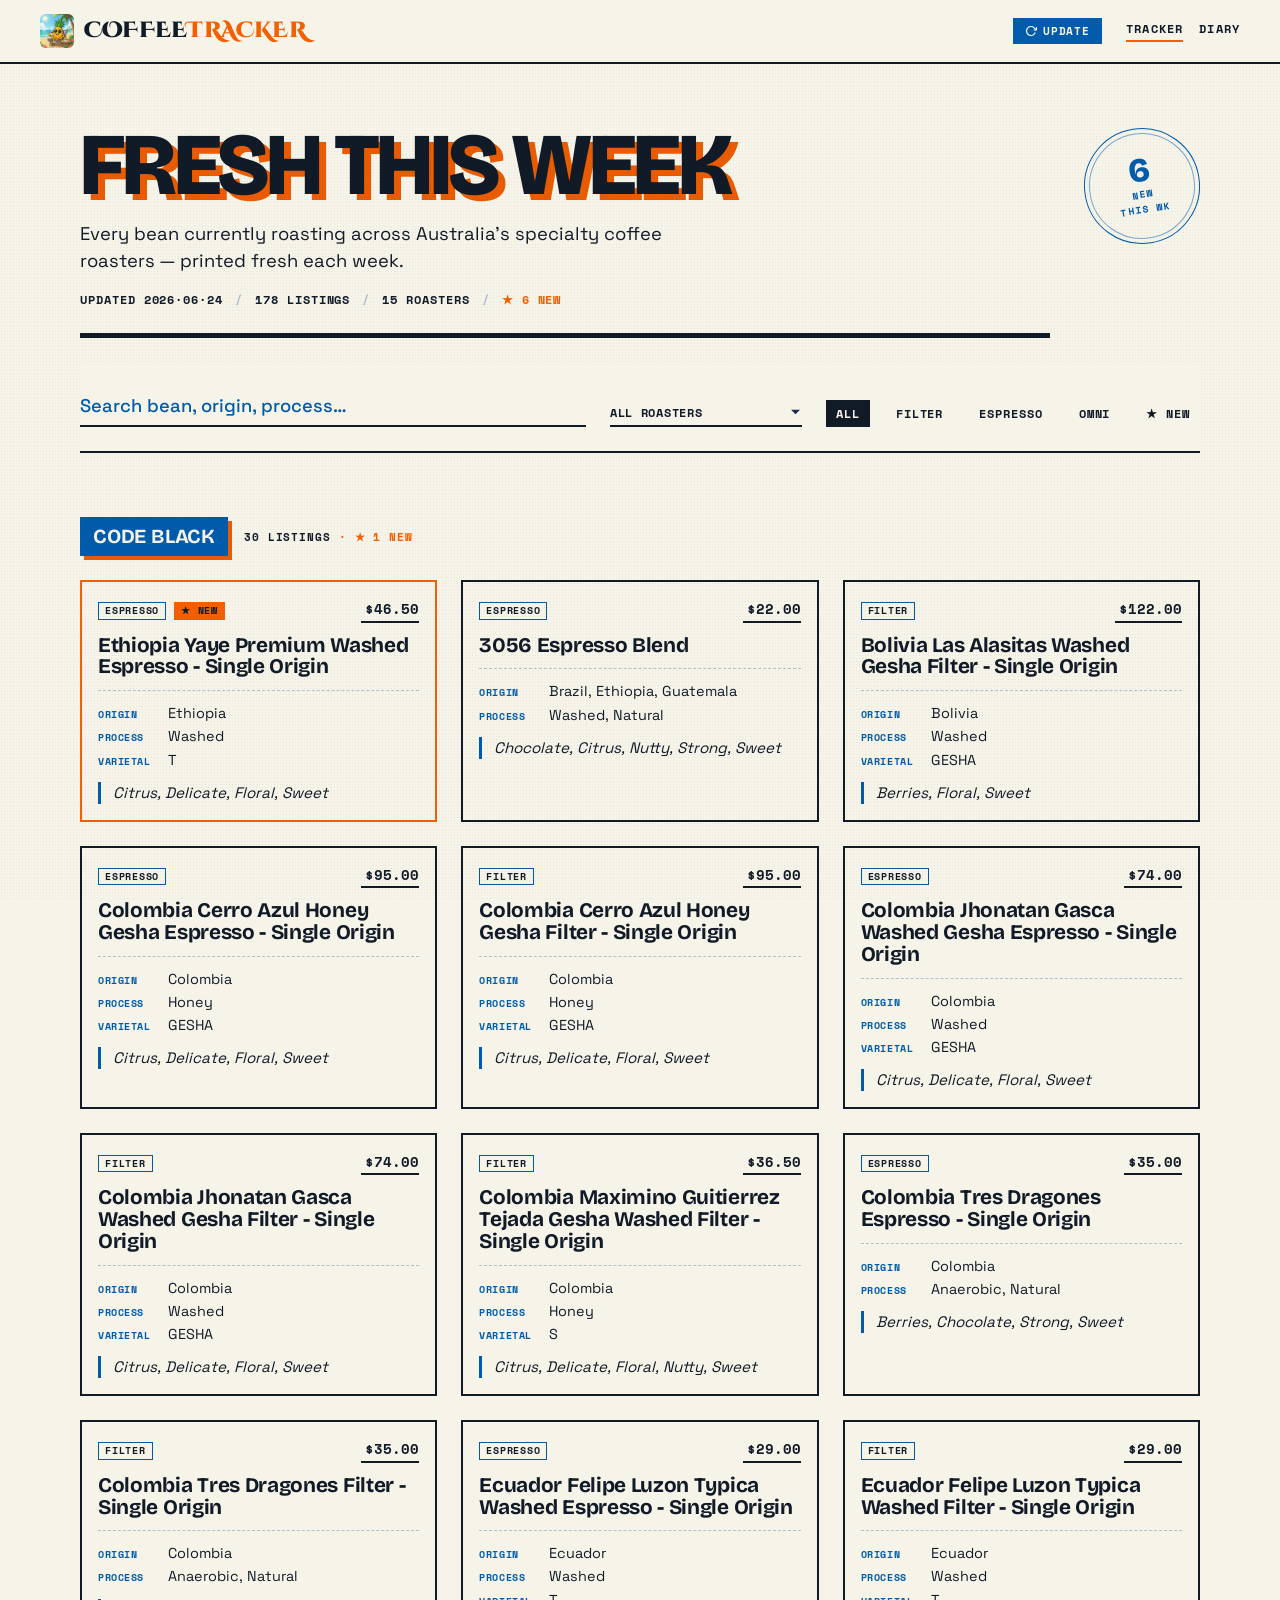
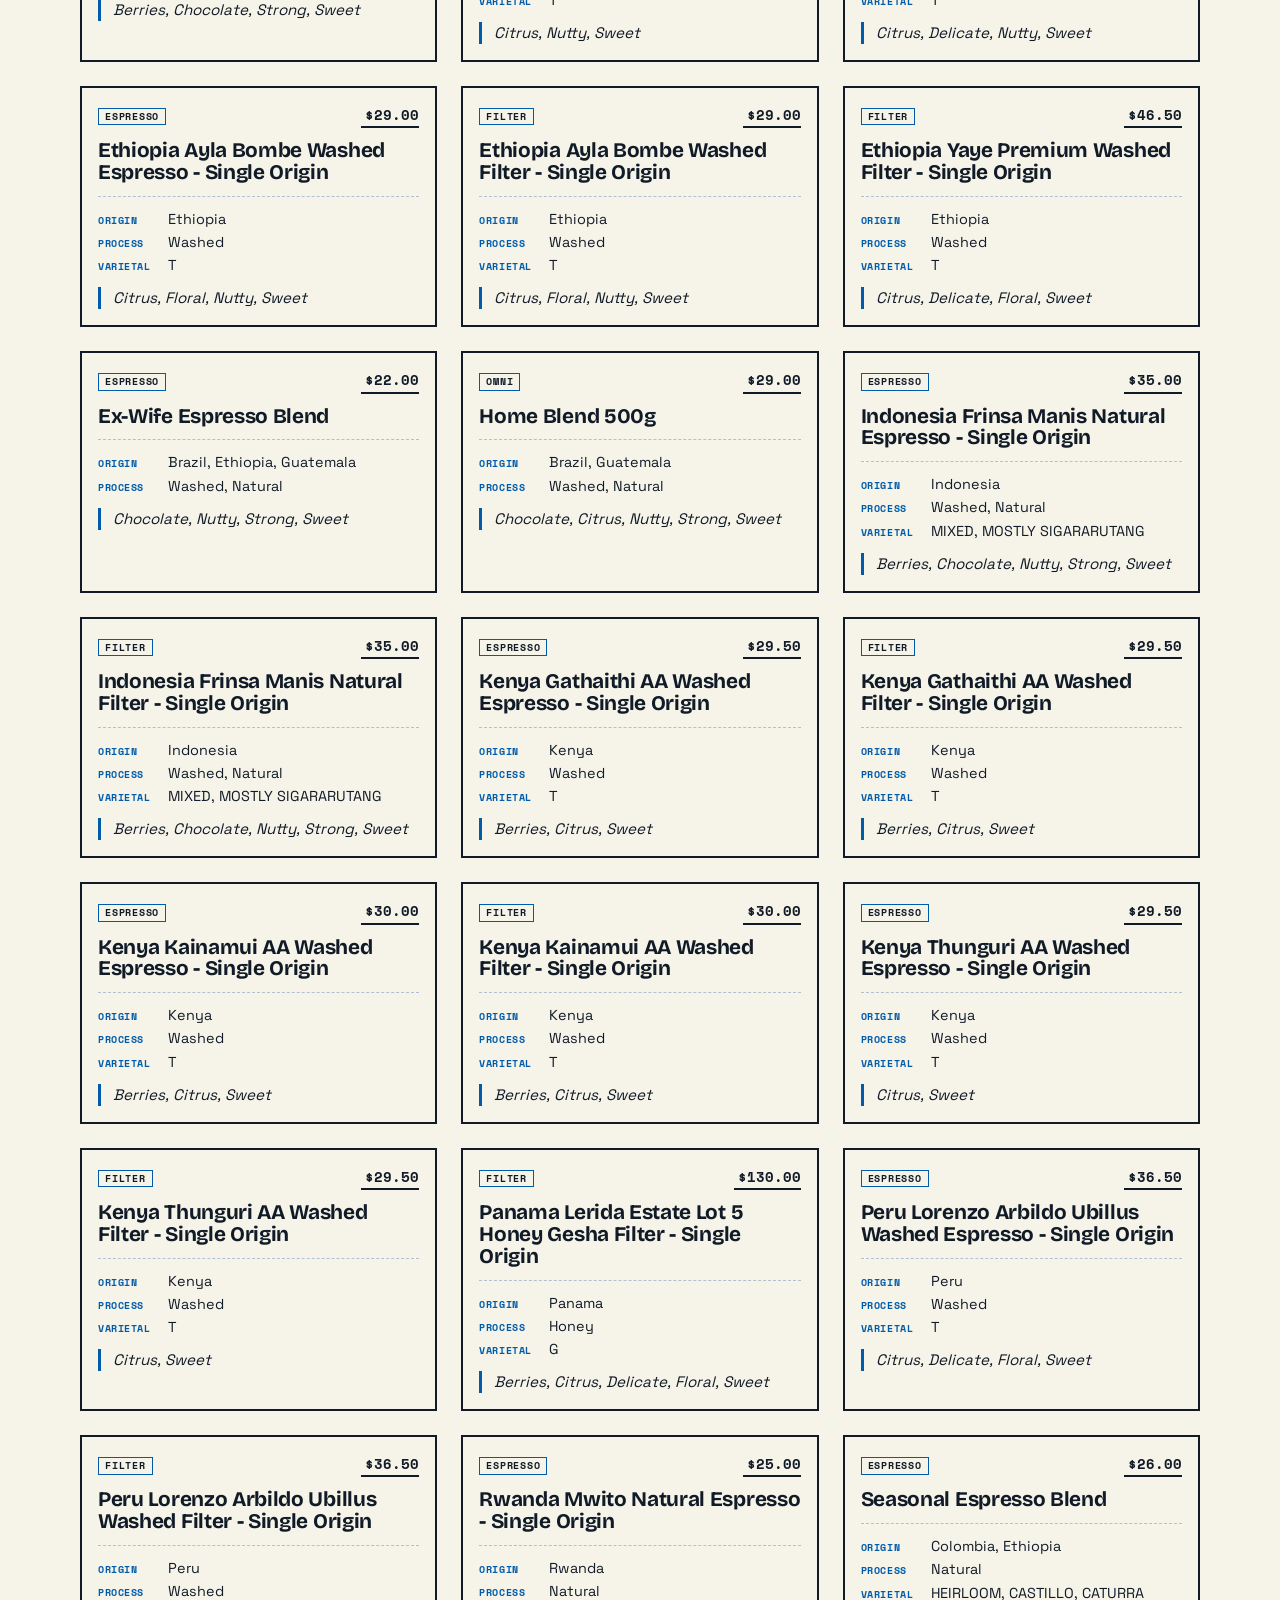
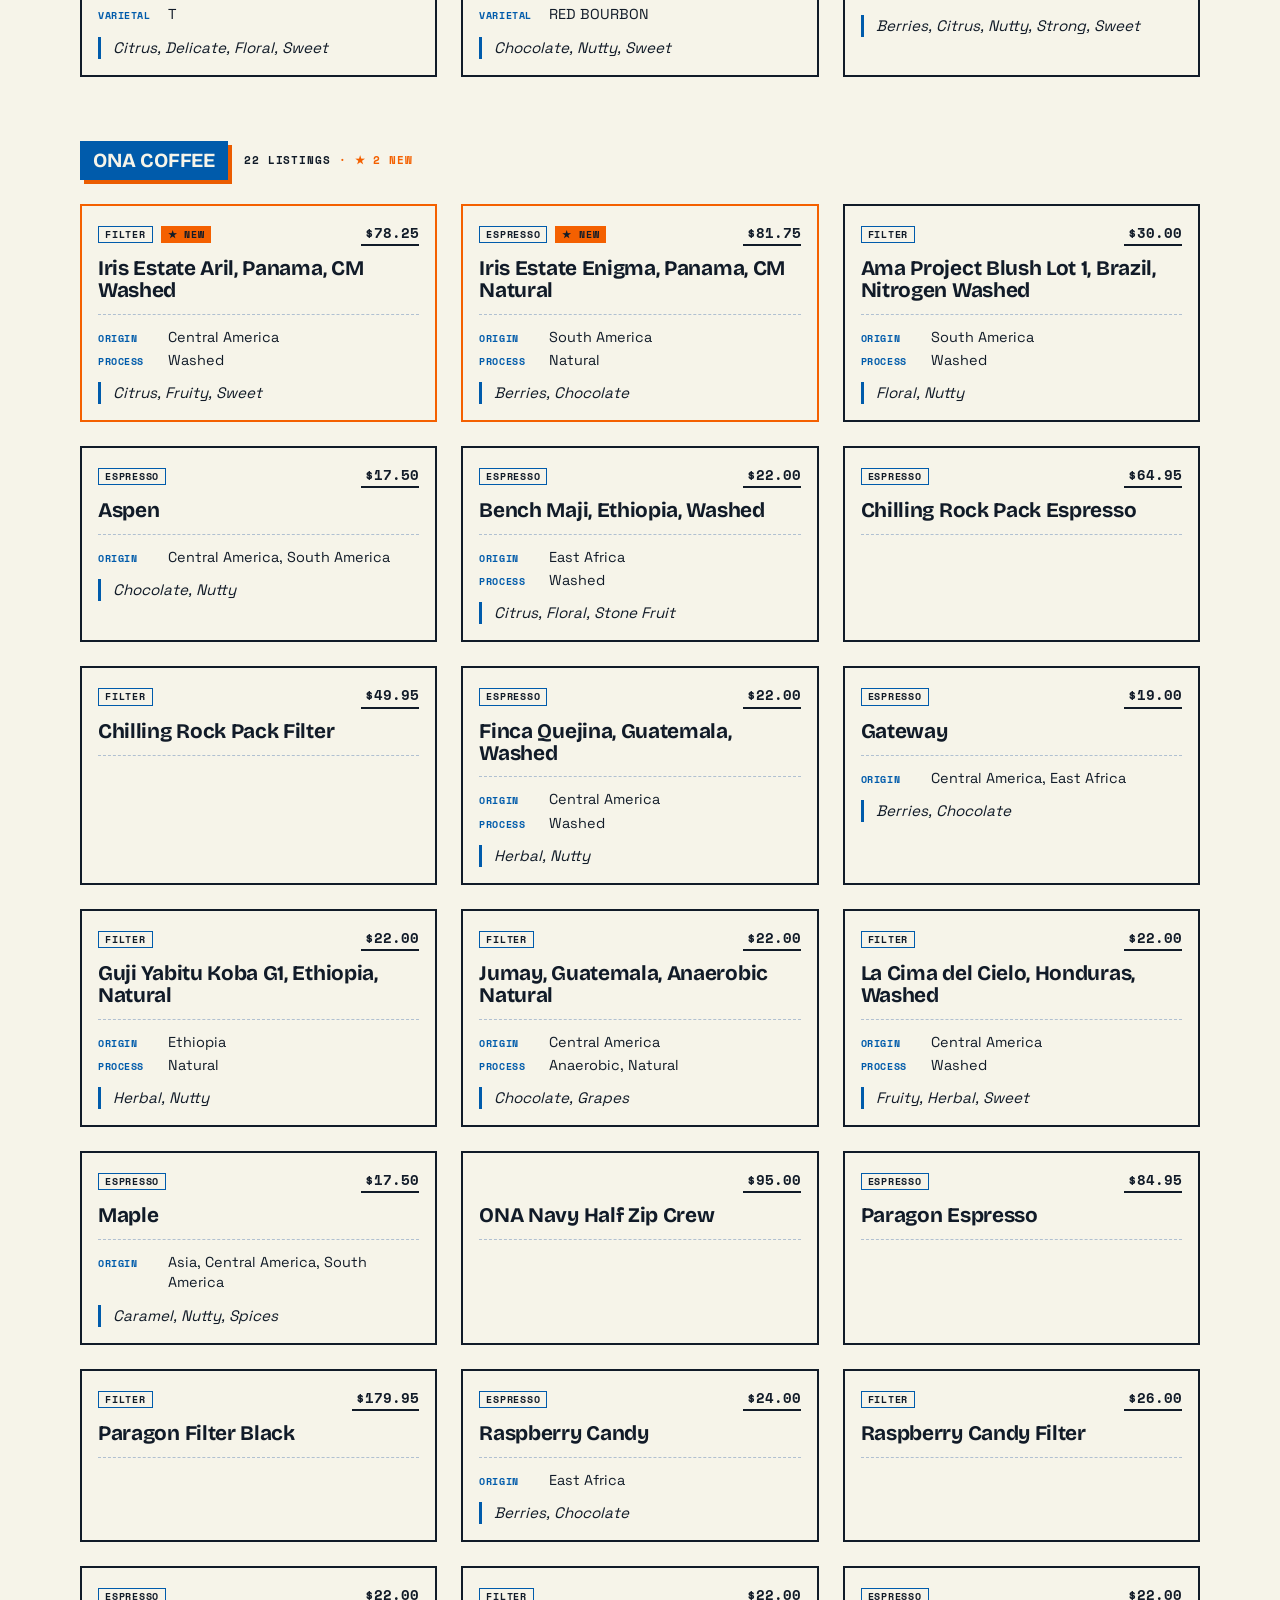
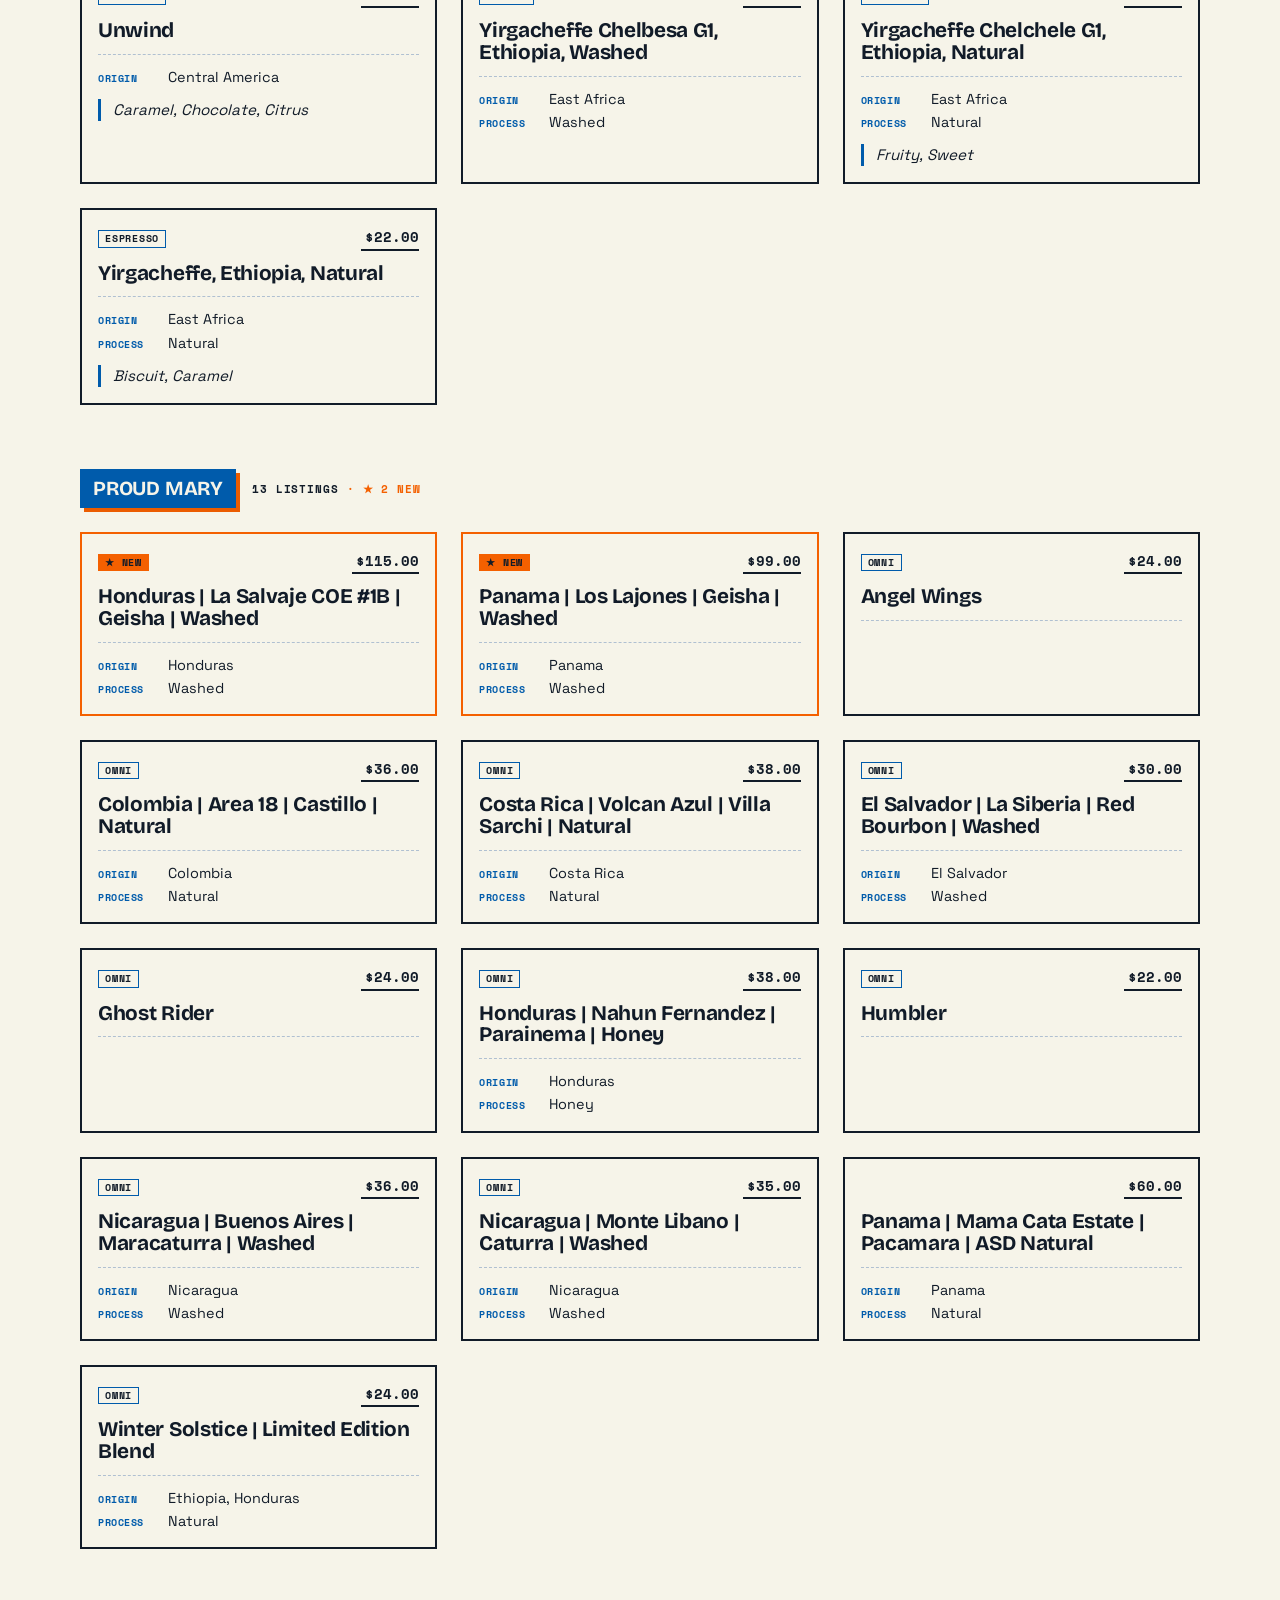
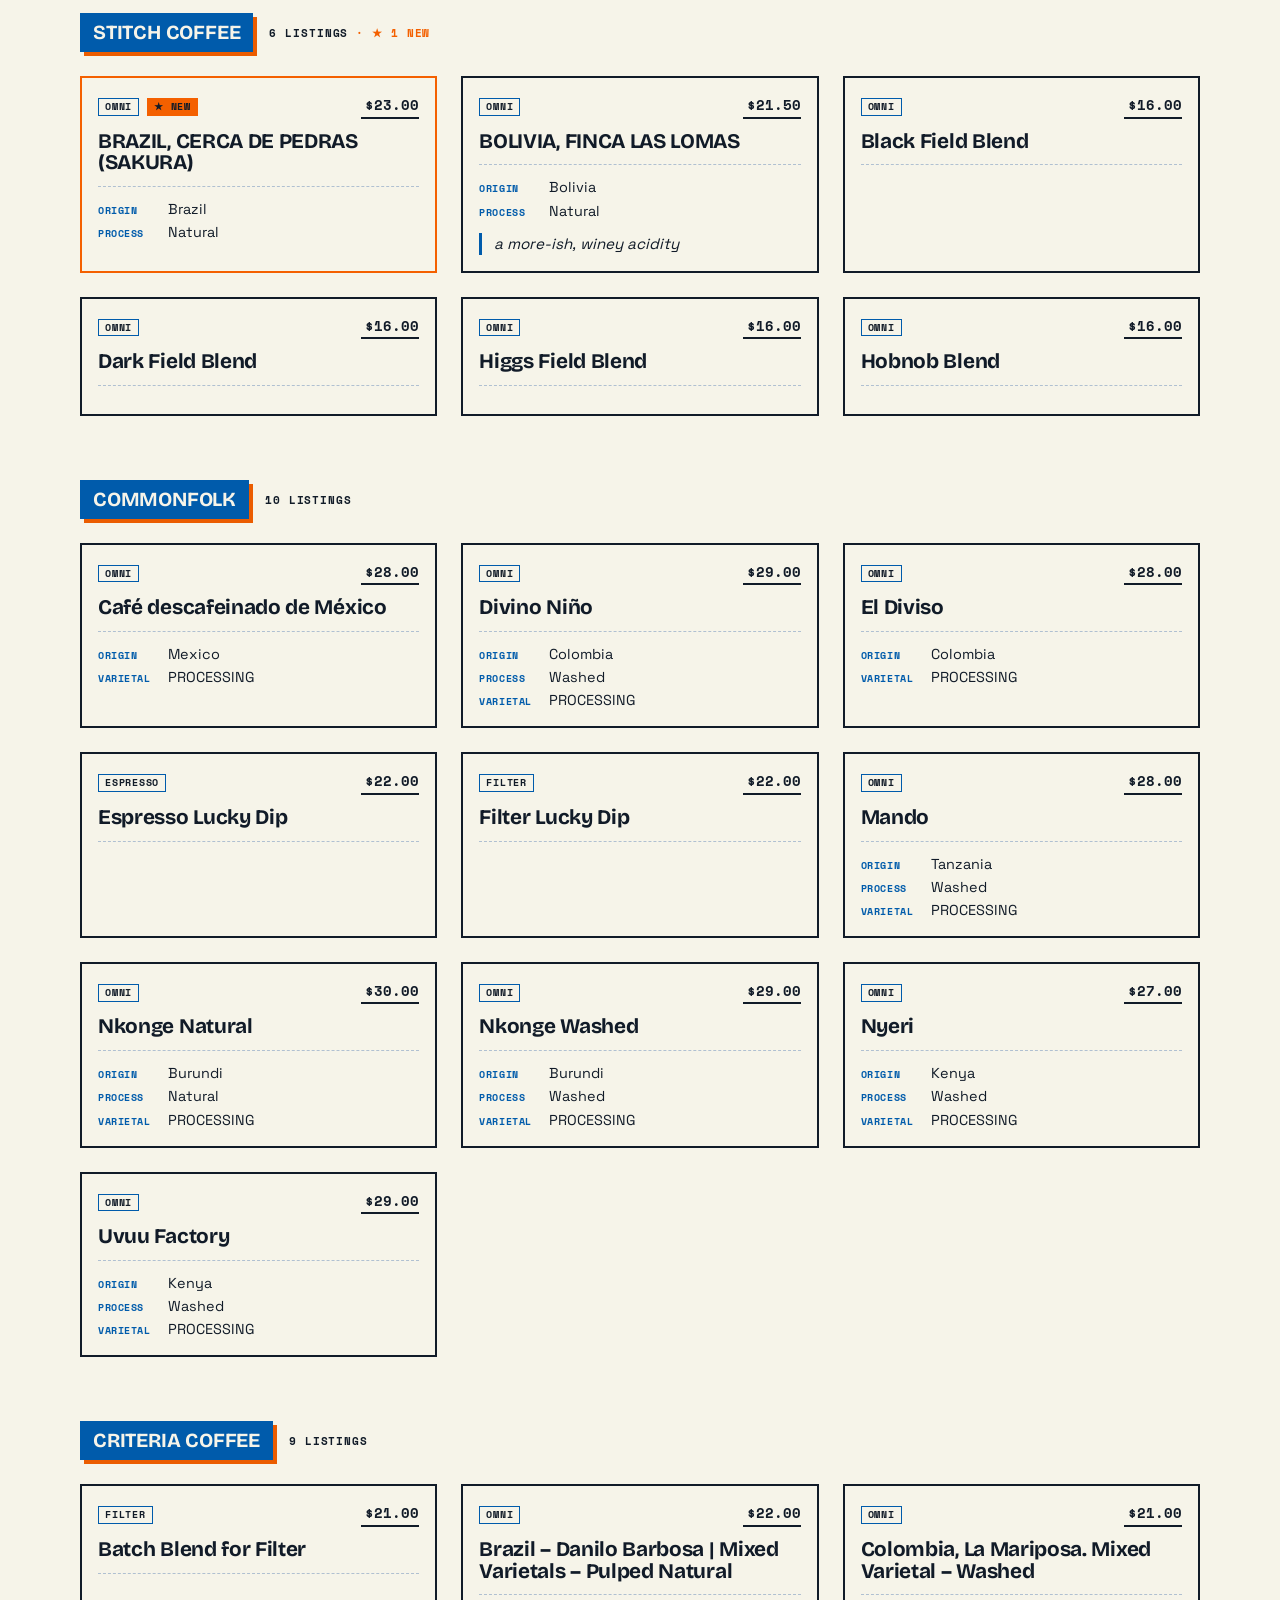
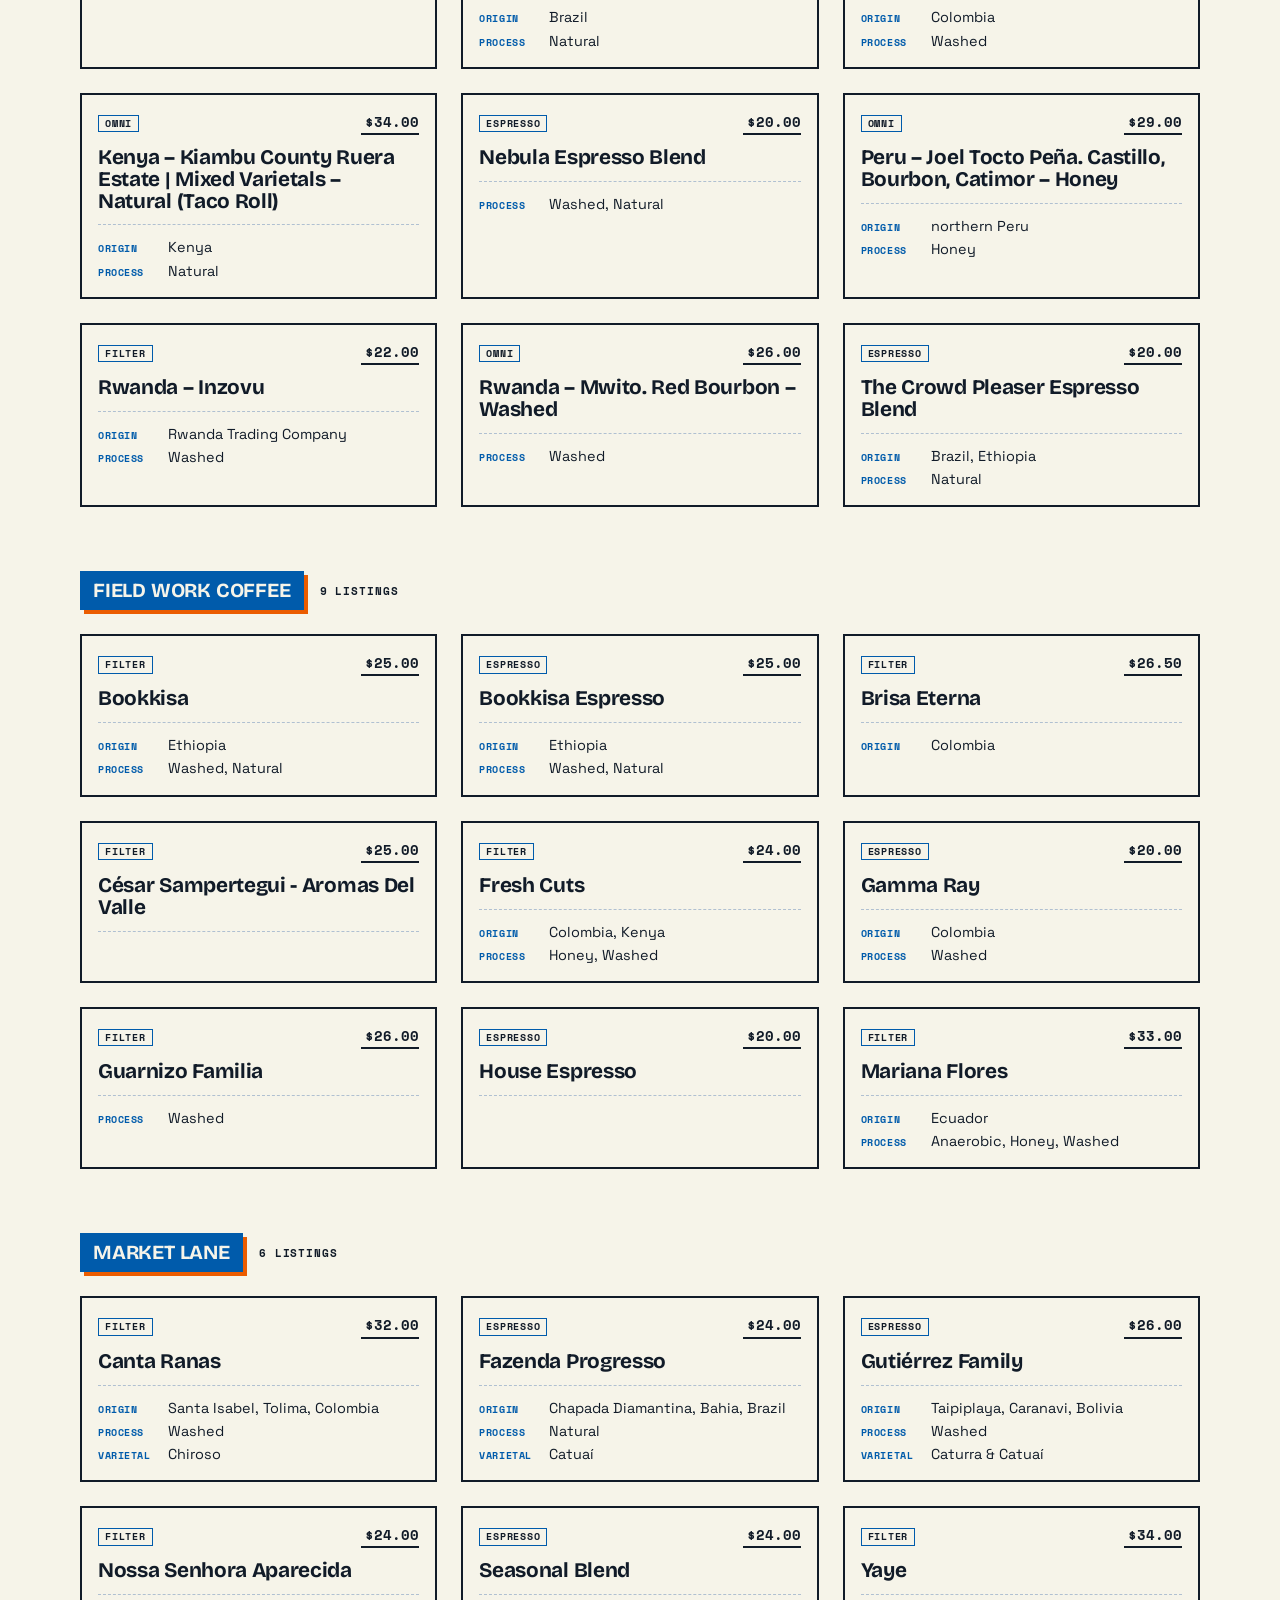
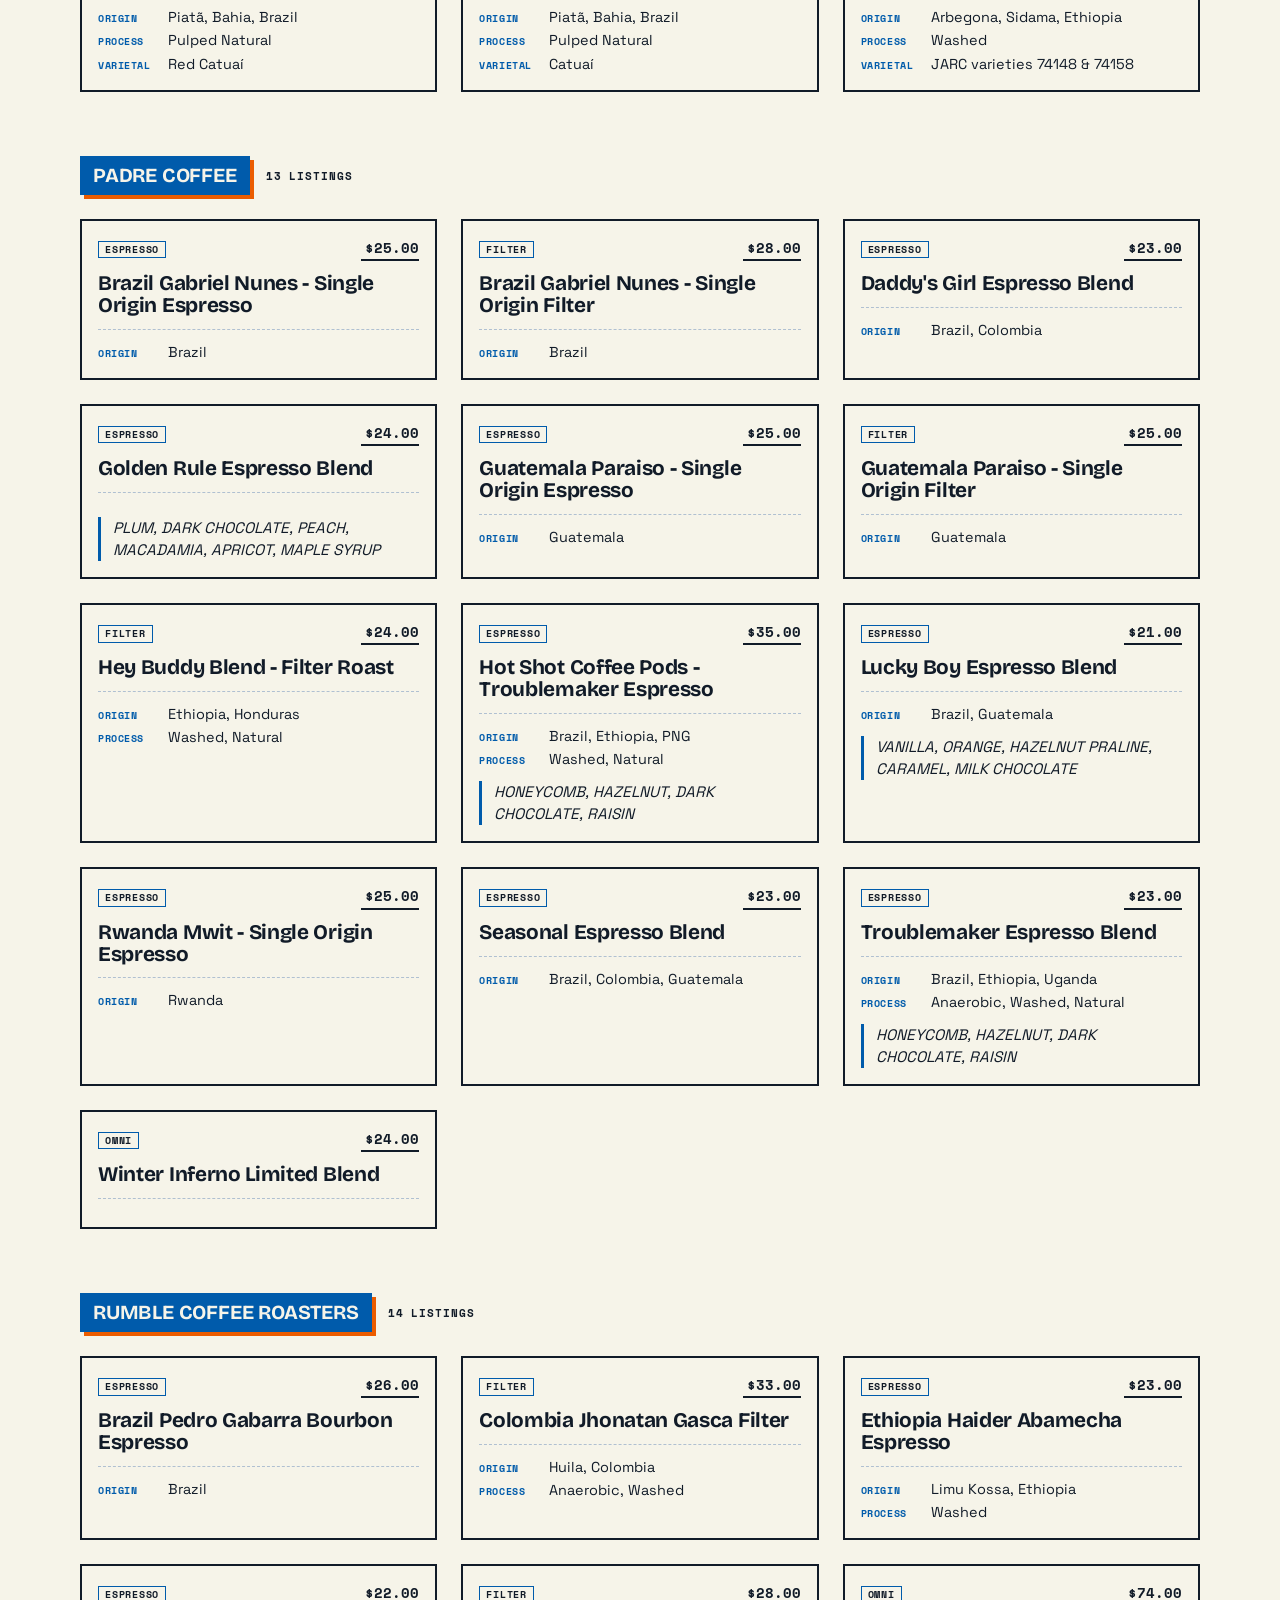
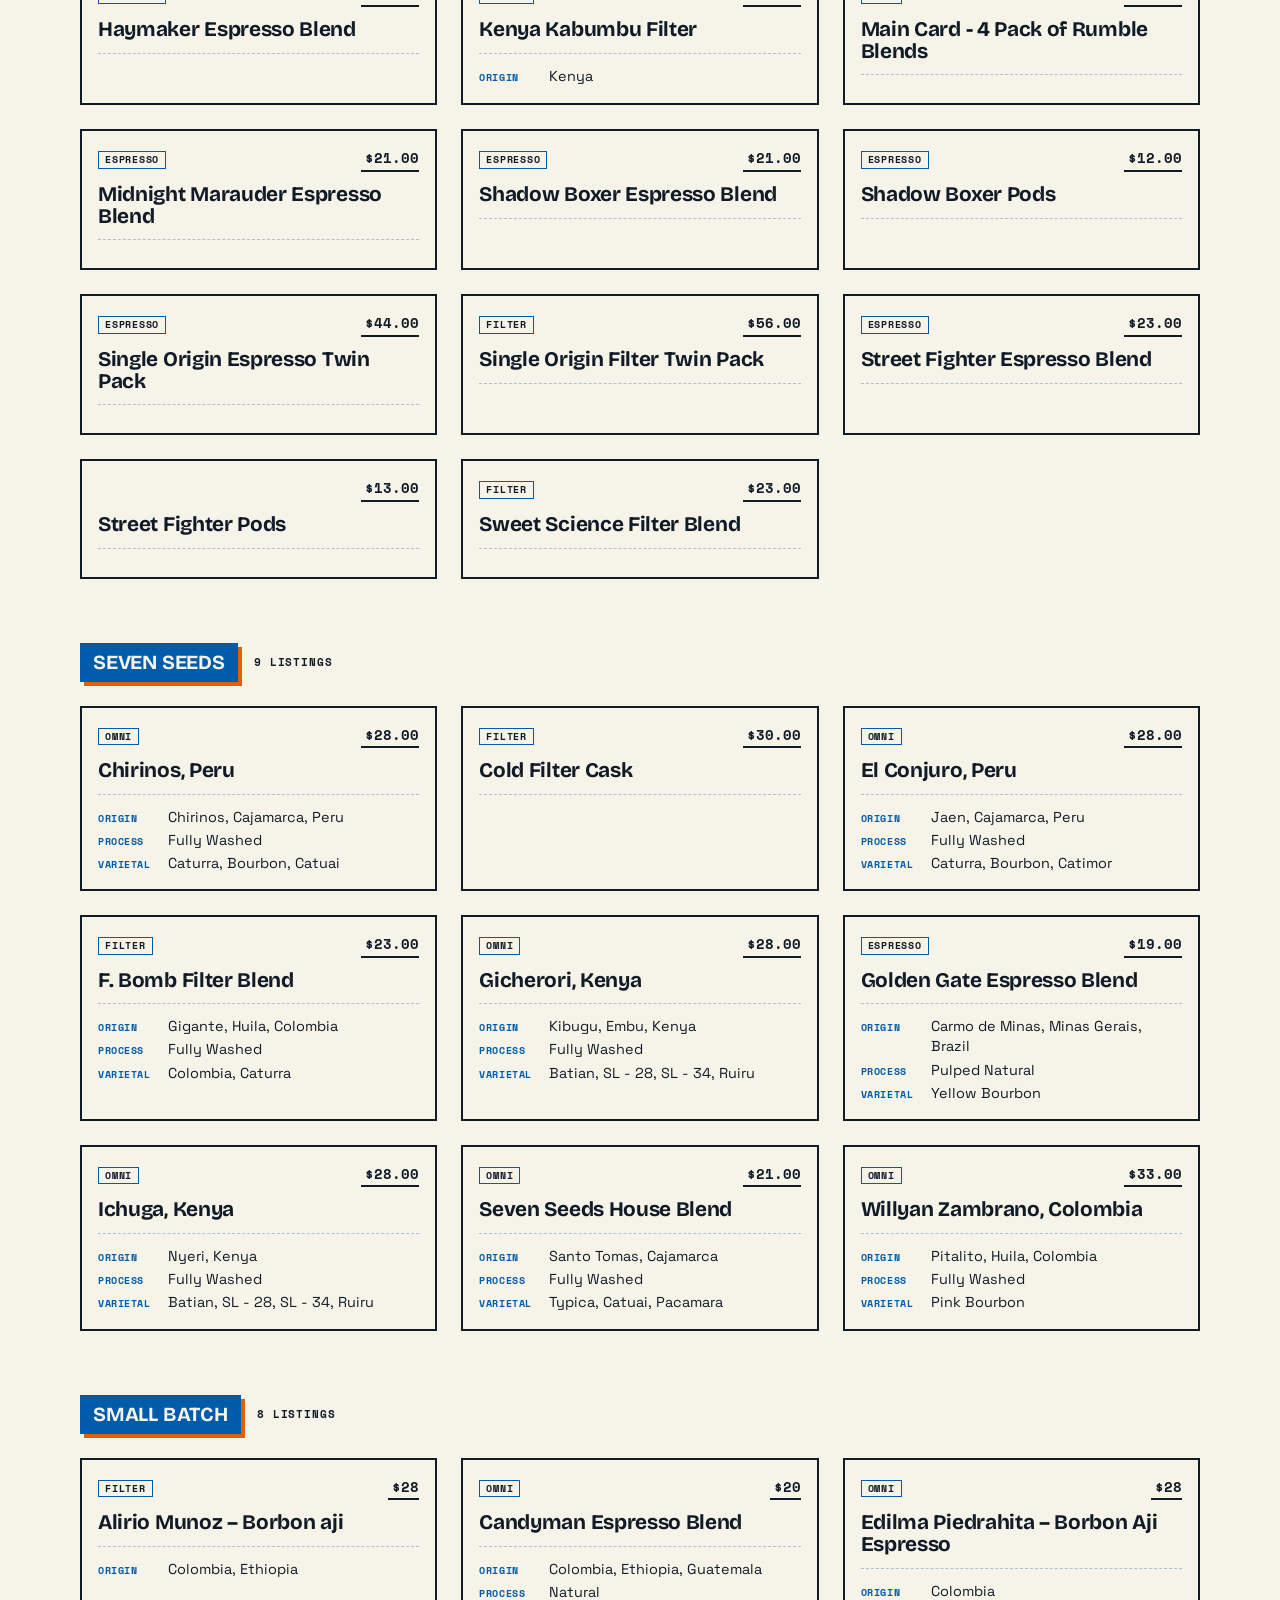
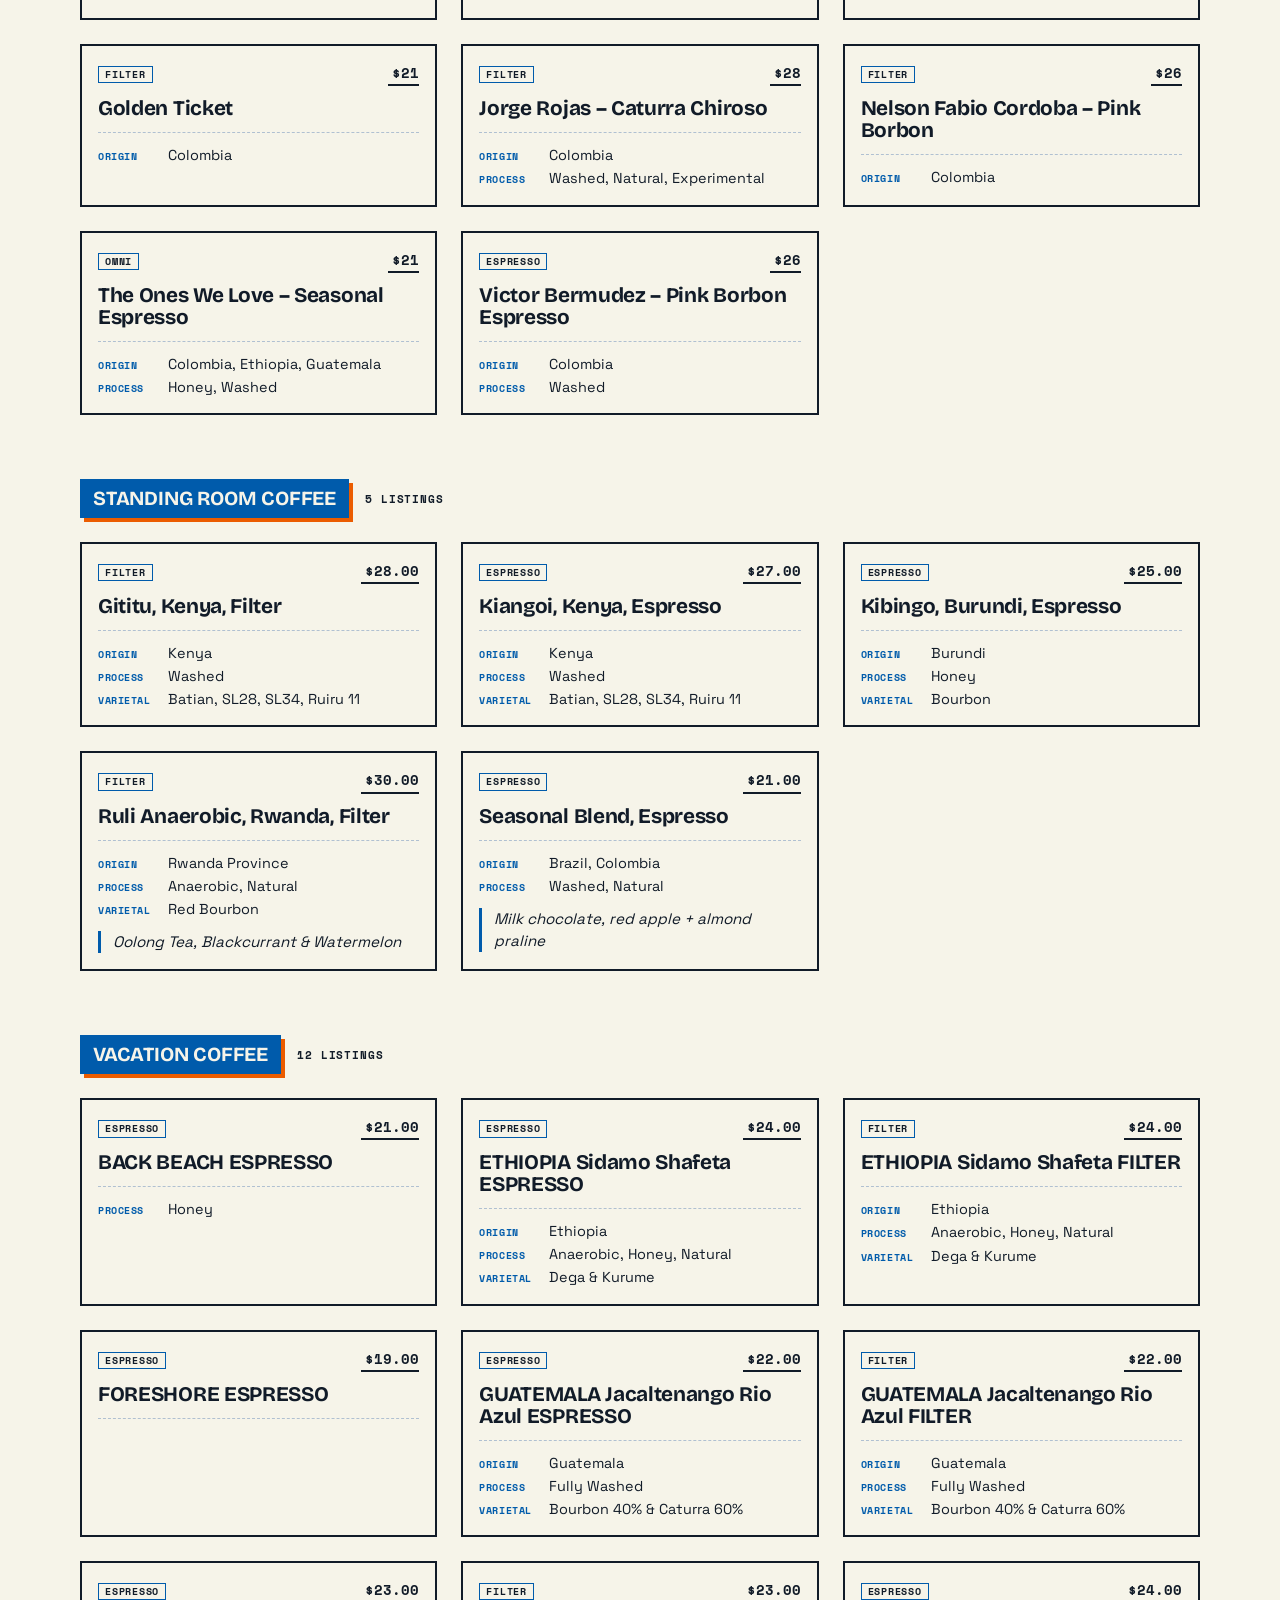
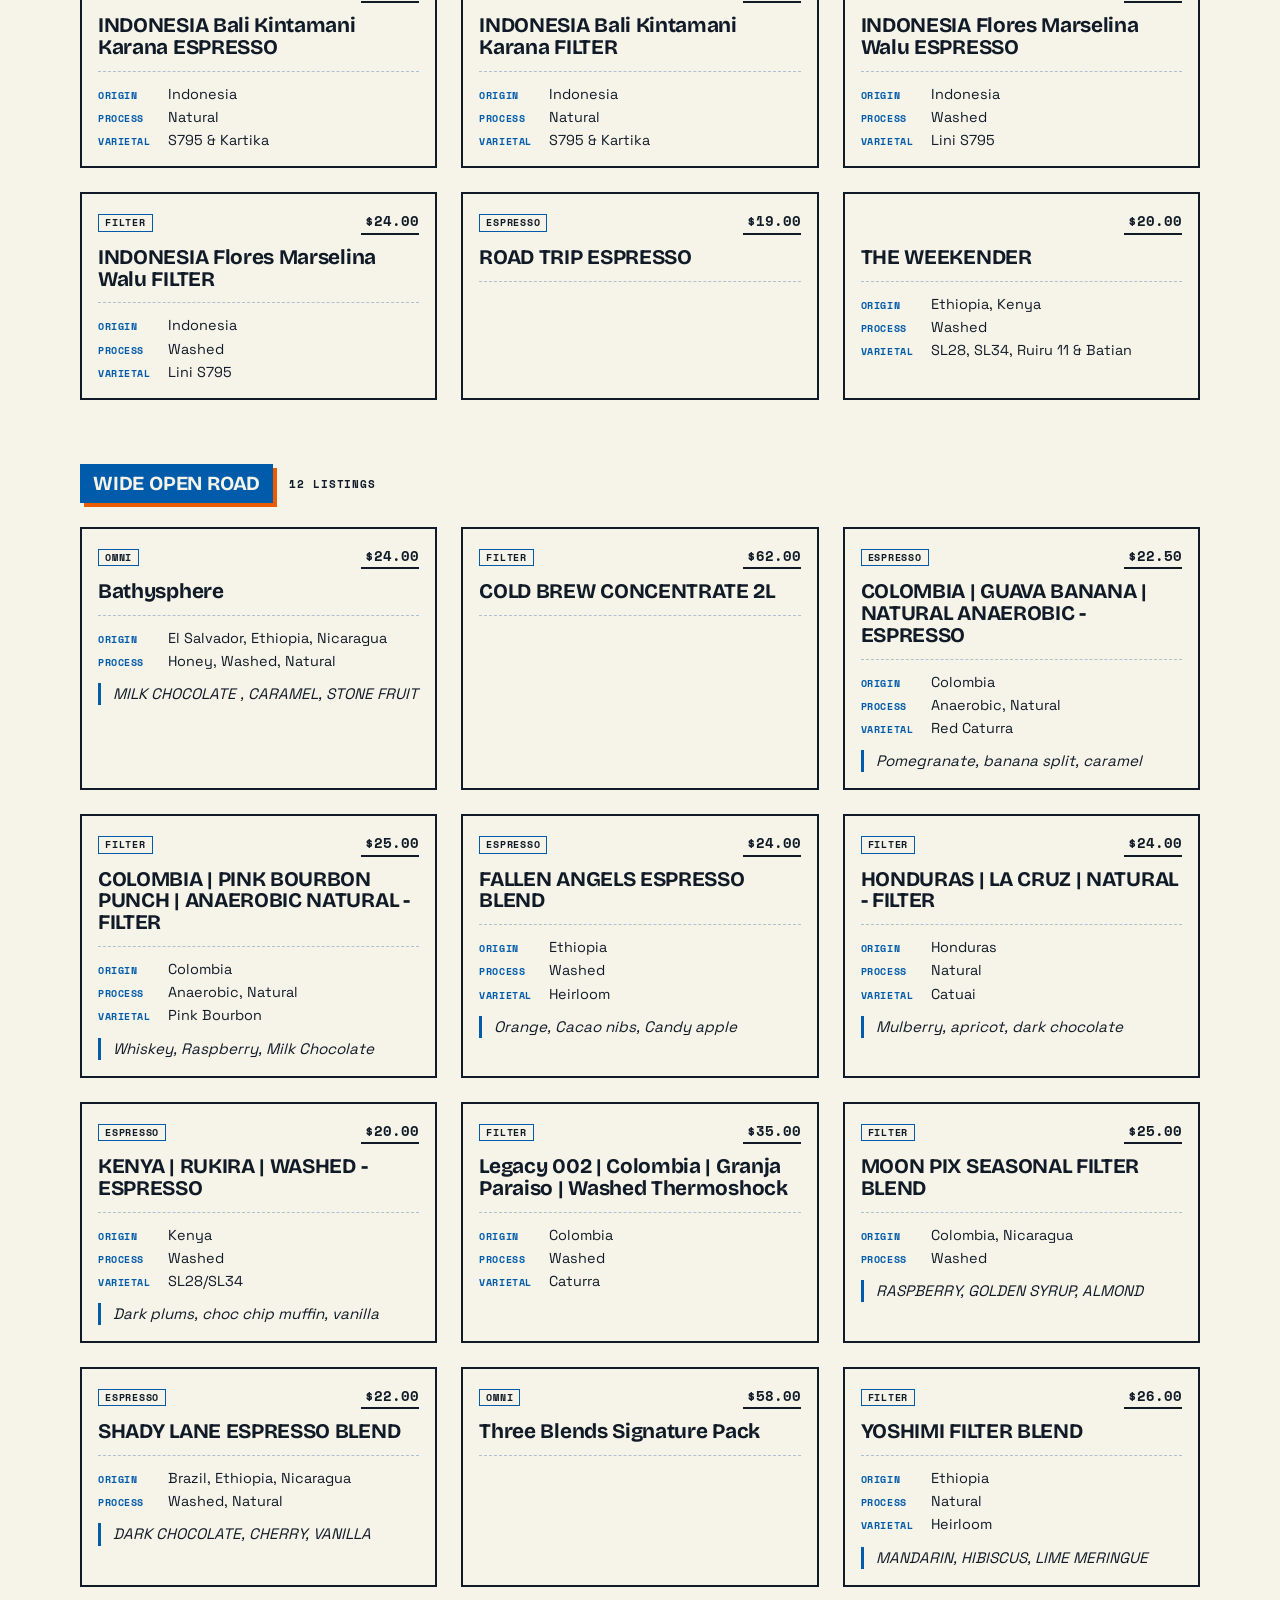
==== commit 5e5953f8: "feat(tracker): wordmark in Cinzel Decorative (engraved vintage masthead) Co-Authored-By: Claude Opus" ====
--- a/docs/index.html
+++ b/docs/index.html
@@ -8,7 +8,7 @@
   <link rel="apple-touch-icon" href="logo.png" />
   <link rel="preconnect" href="https://fonts.googleapis.com" />
   <link rel="preconnect" href="https://fonts.gstatic.com" crossorigin />
-  <link href="https://fonts.googleapis.com/css2?family=Bricolage+Grotesque:opsz,wght@12..96,500;12..96,700;12..96,800&family=Space+Grotesk:wght@400;500;700&family=Space+Mono:wght@400;700&family=Noto+Sans+SC:wght@400;700&display=swap" rel="stylesheet" />
+  <link href="https://fonts.googleapis.com/css2?family=Bricolage+Grotesque:opsz,wght@12..96,500;12..96,700;12..96,800&family=Cinzel+Decorative:wght@700;900&family=Space+Grotesk:wght@400;500;700&family=Space+Mono:wght@400;700&family=Noto+Sans+SC:wght@400;700&display=swap" rel="stylesheet" />
   <style>
   /* Hallmark · genre: playful/zine · macrostructure: catalogue (classifieds grid)
    * theme: riso two-tone (orange + blue spot inks) · nav: N9 edge-aligned · footer: dateline
@@ -81,8 +81,8 @@
   }
   .logo-icon img { width: 100%; height: 100%; object-fit: contain; }
   .wordmark {
-    font-family: var(--font-display); font-weight: 800;
-    font-size: 1.4rem; letter-spacing: -0.03em; color: var(--ink);
+    font-family: "Cinzel Decorative", var(--font-display); font-weight: 900;
+    font-size: 1.35rem; letter-spacing: 0.01em; color: var(--ink);
     text-transform: uppercase; white-space: nowrap;
   }
   .wordmark .wm-accent { color: var(--orange); }
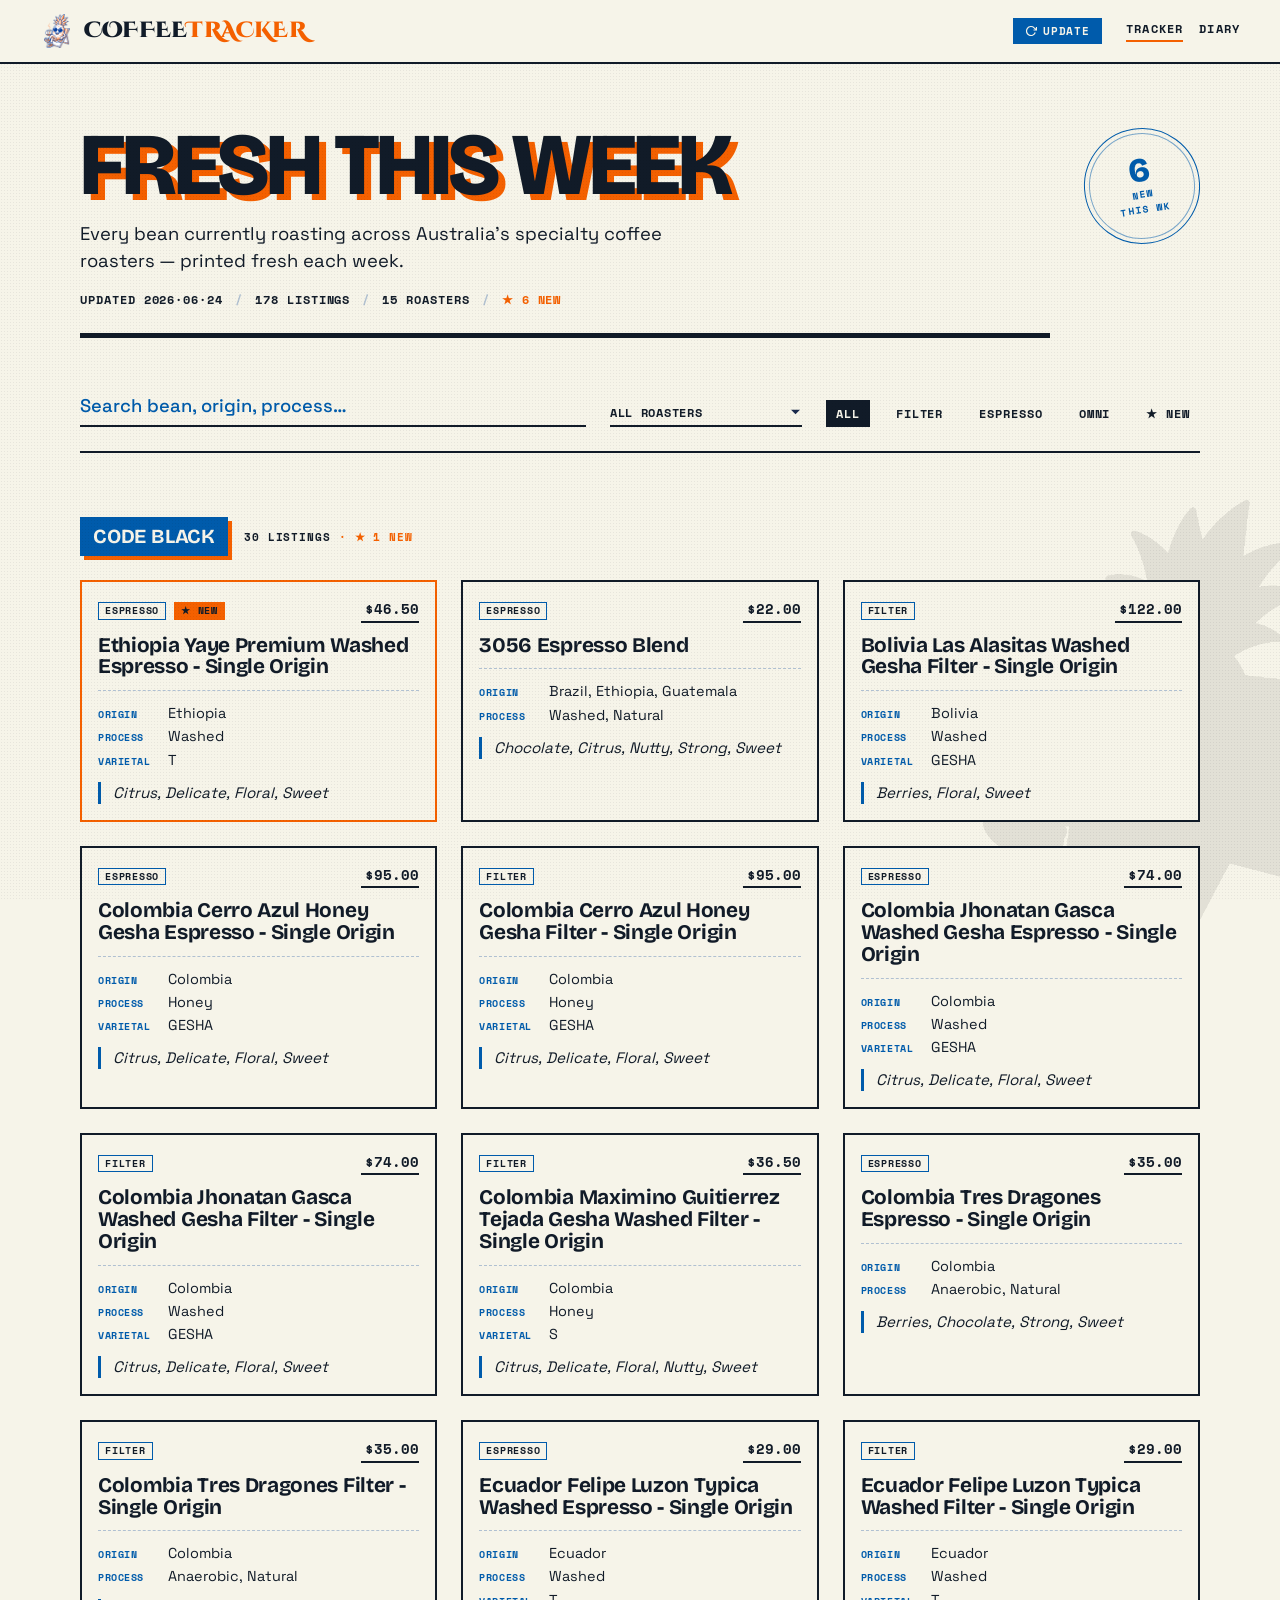
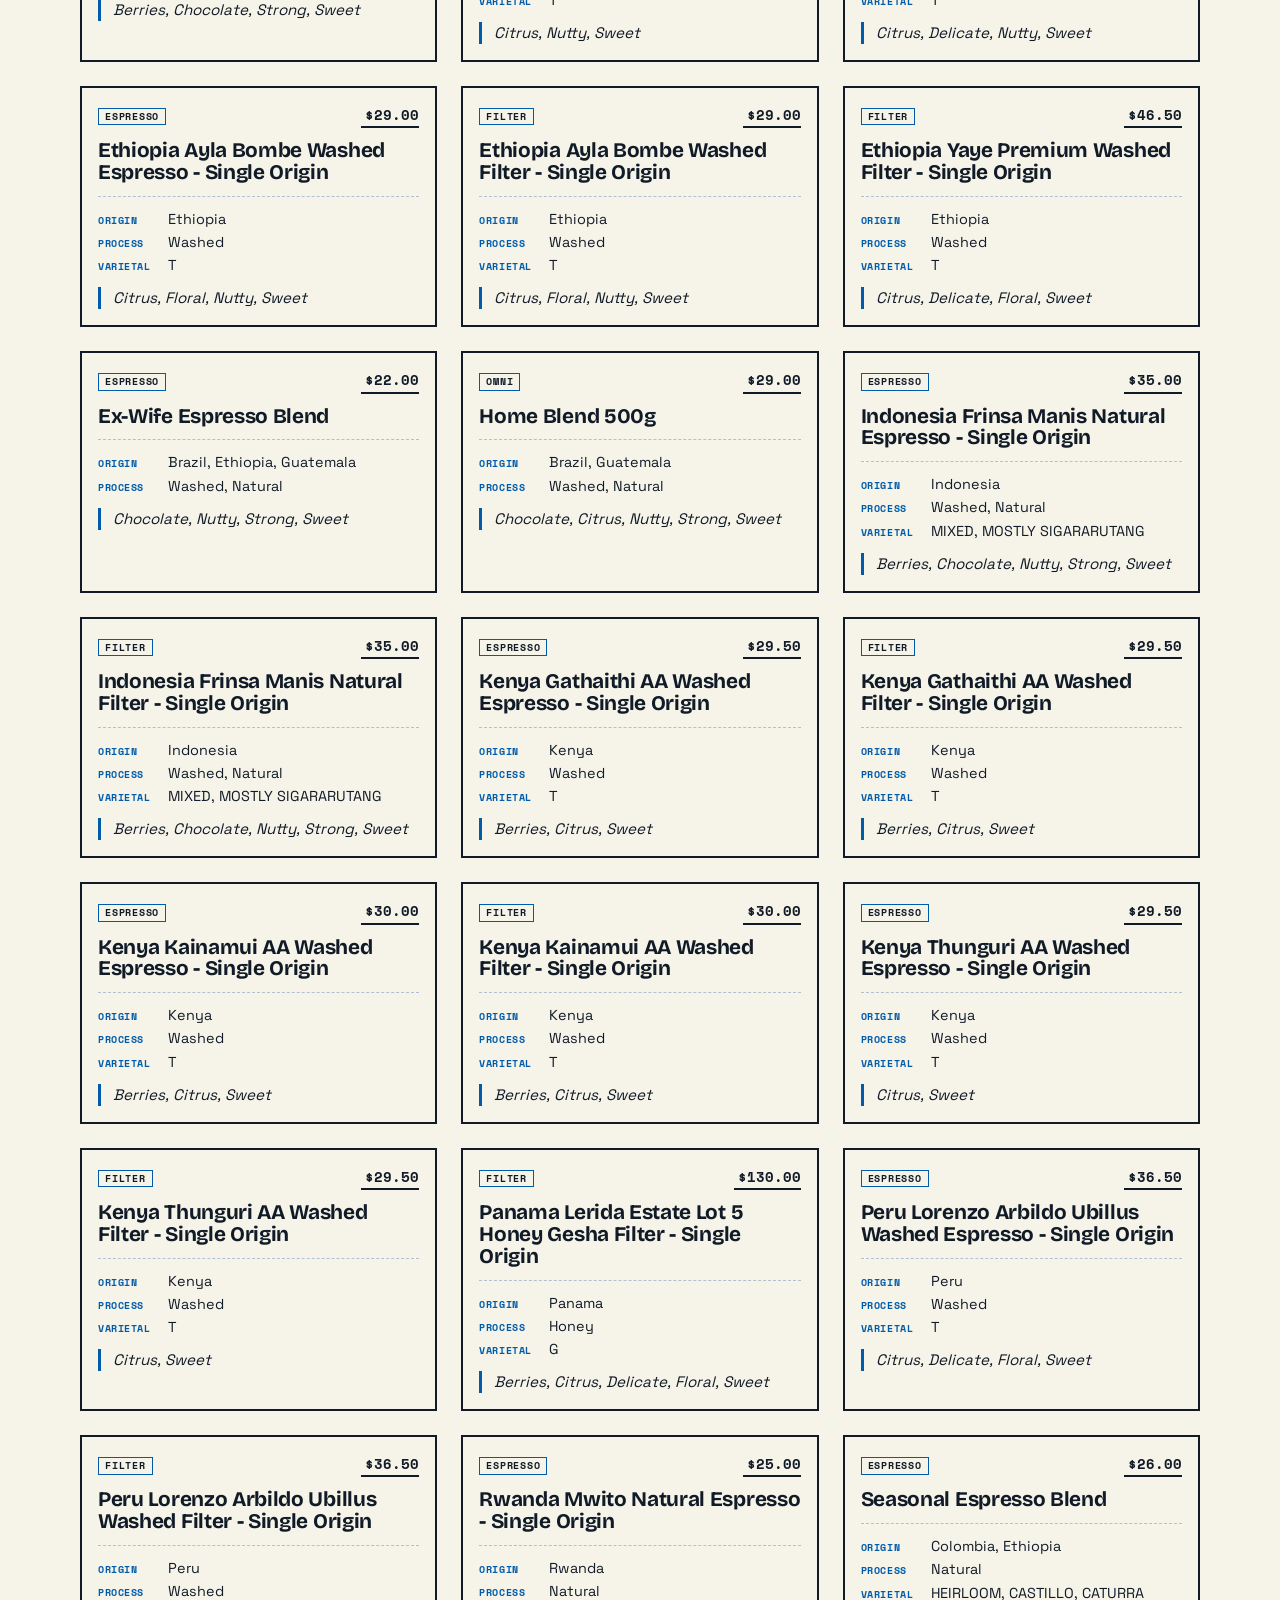
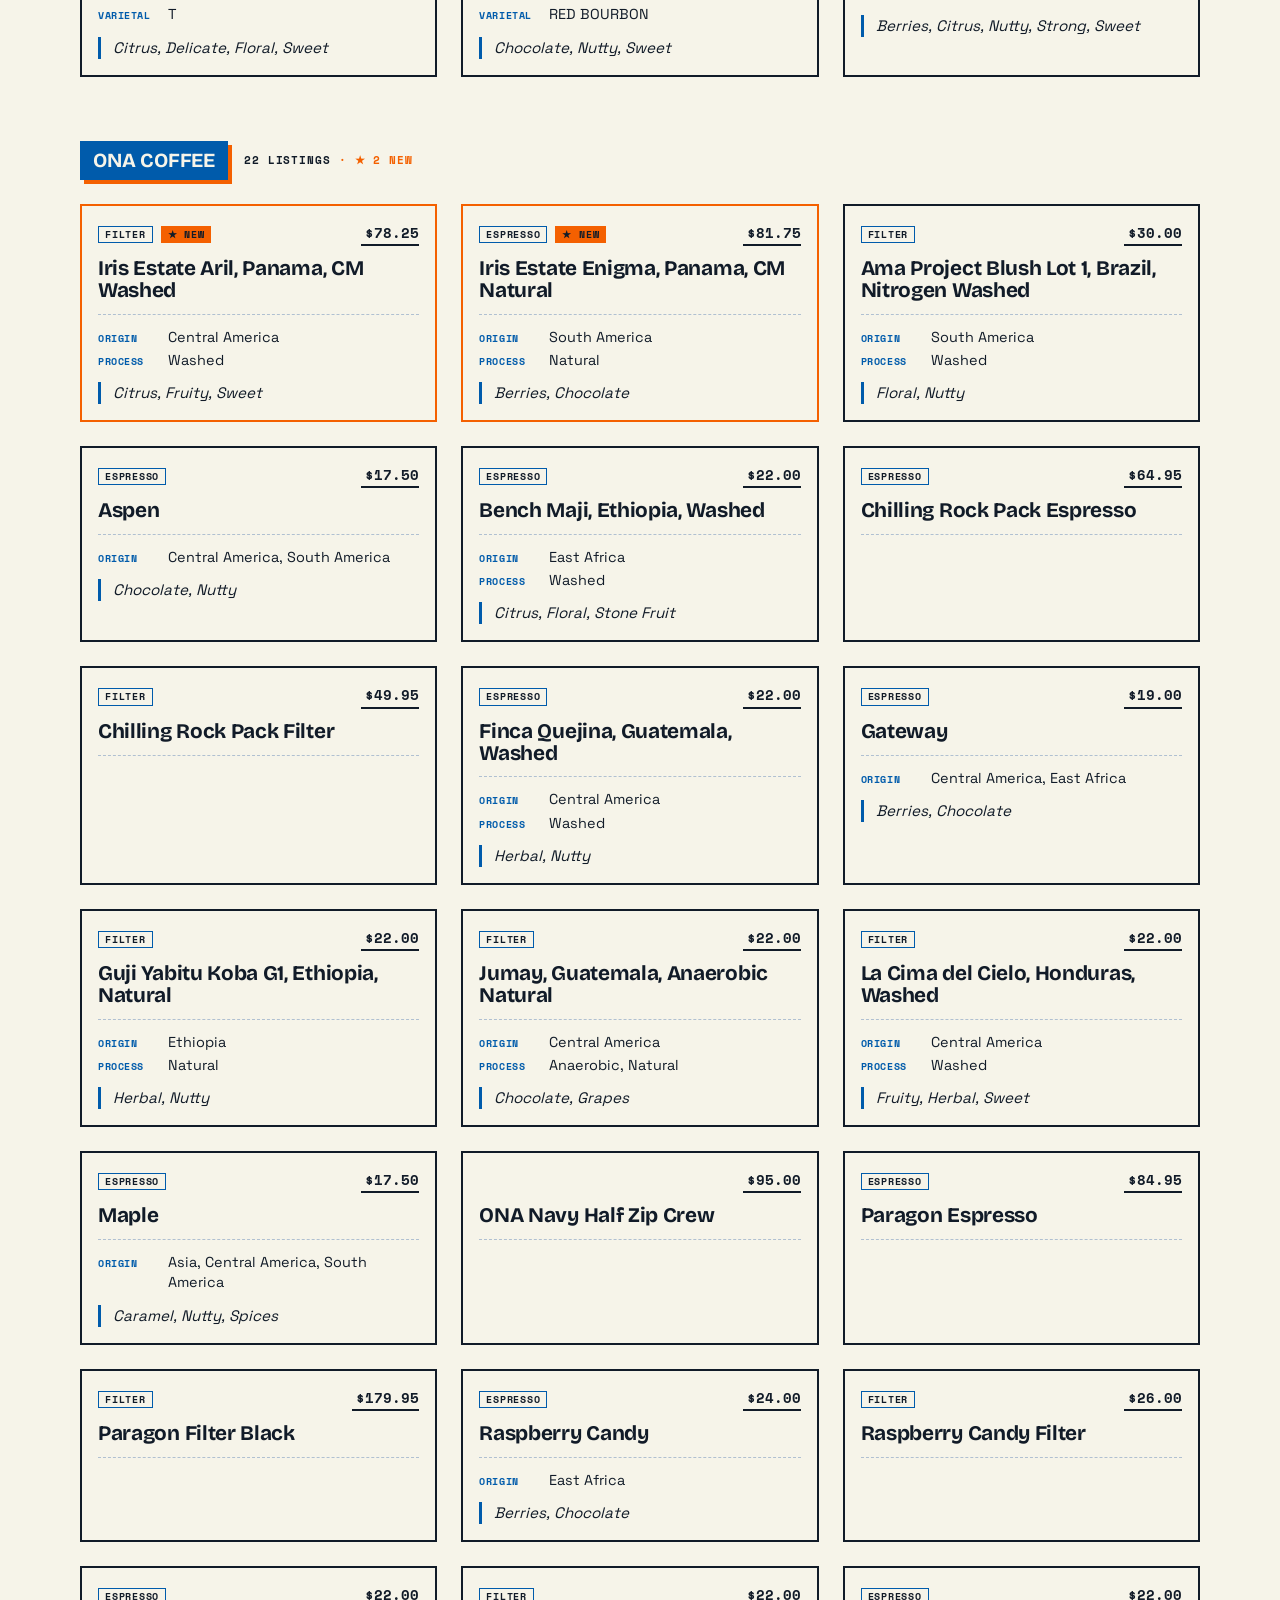
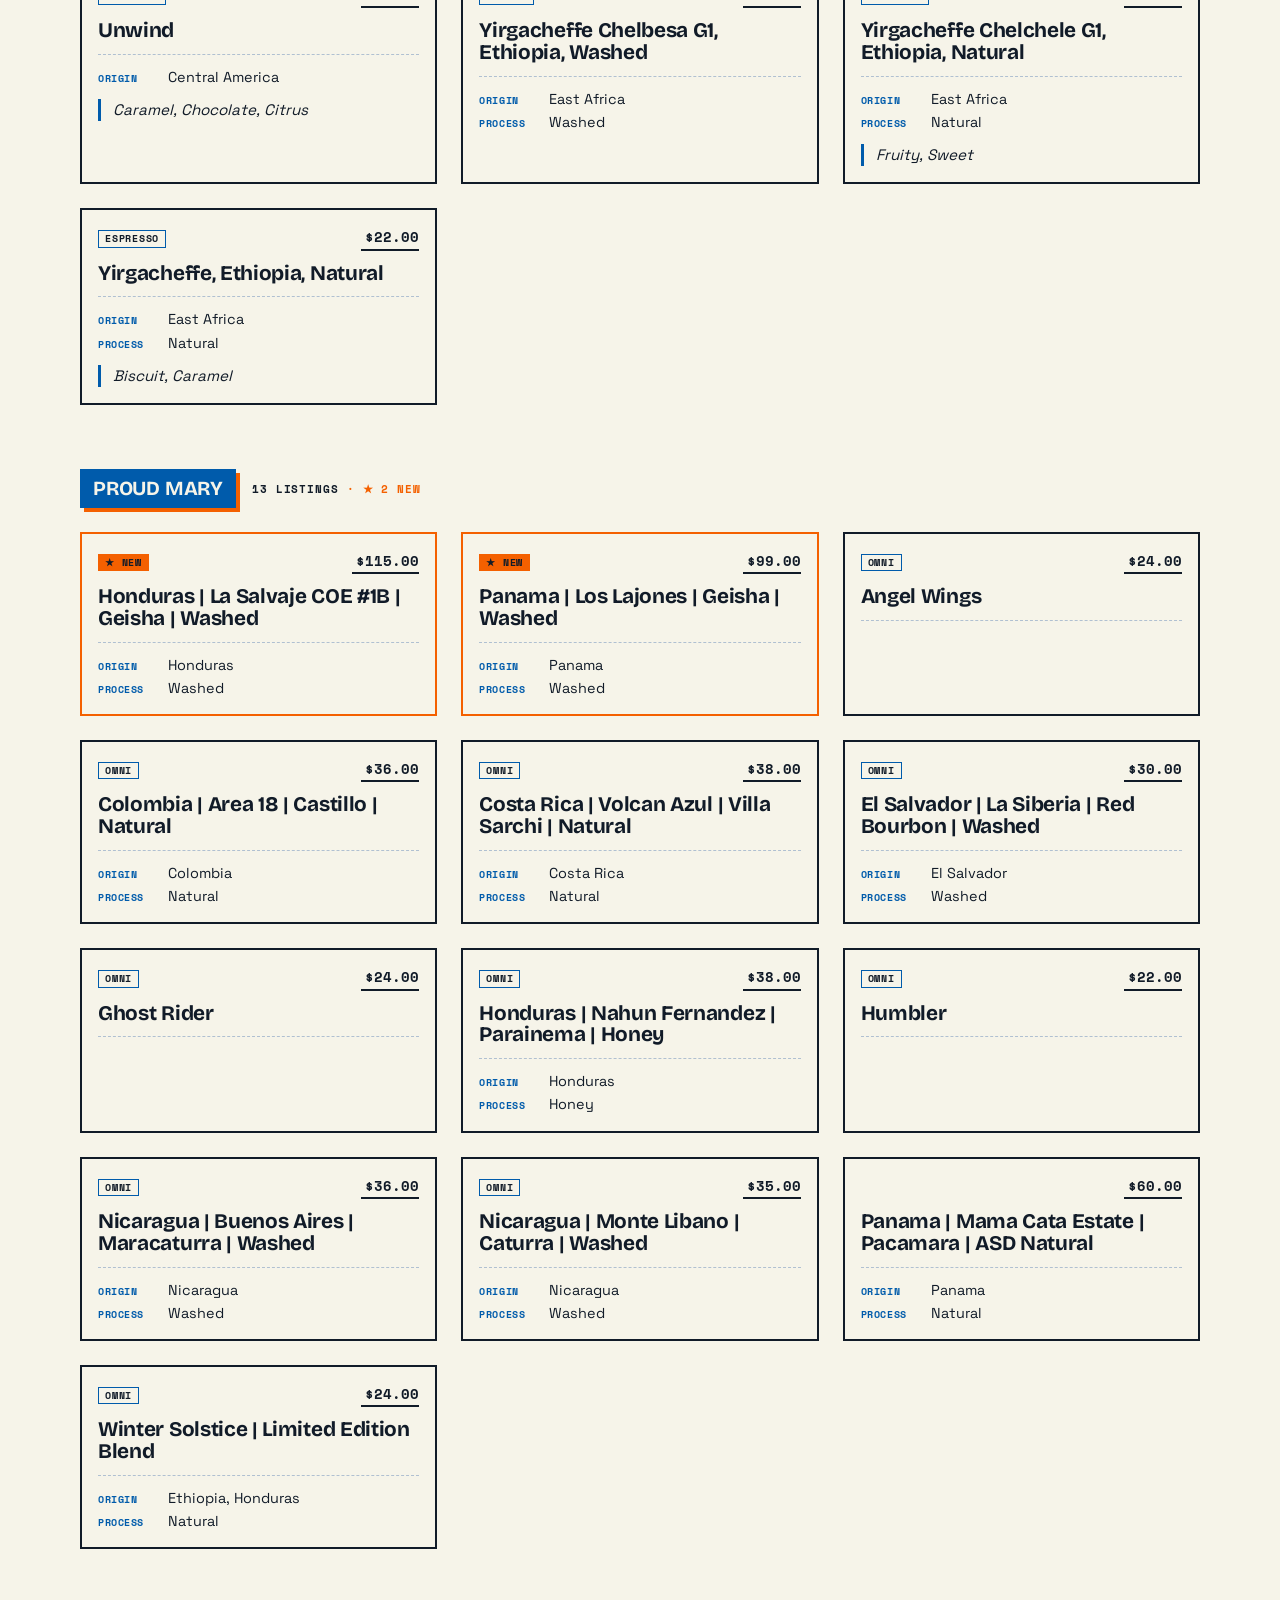
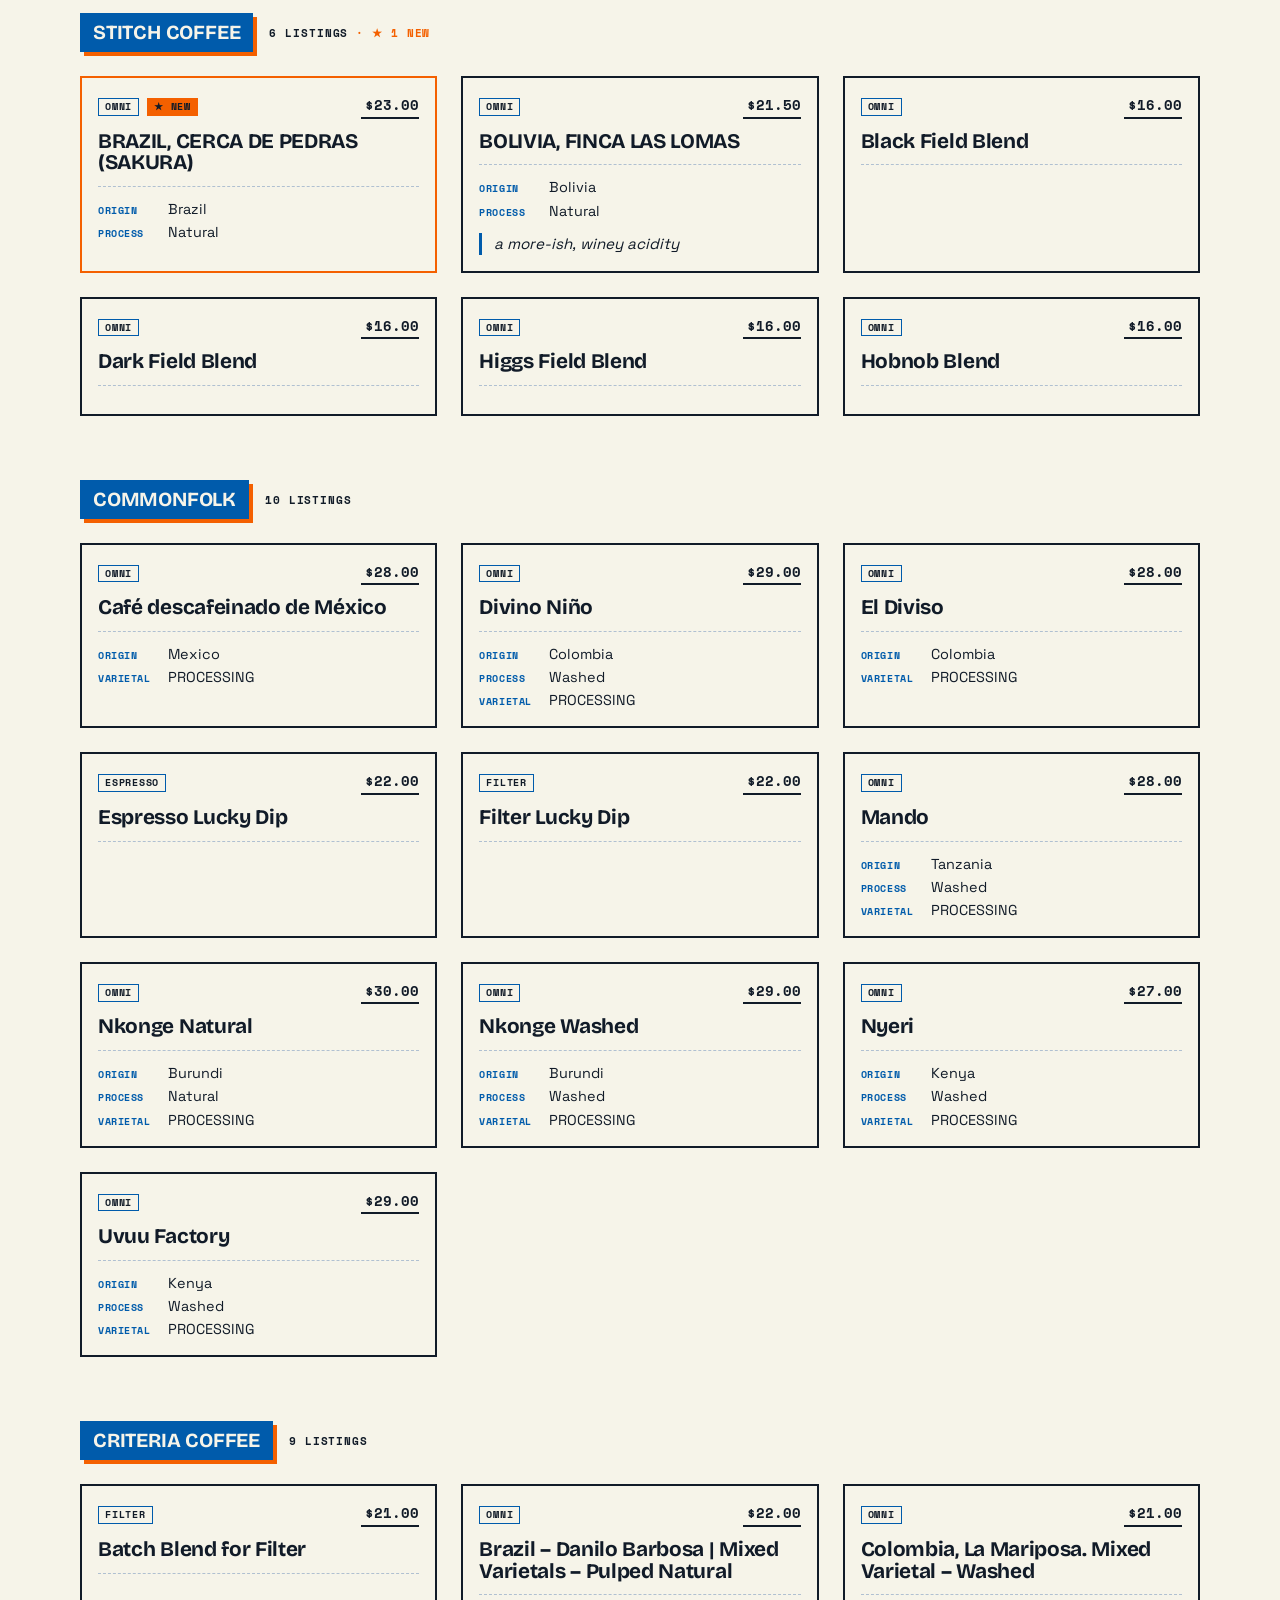
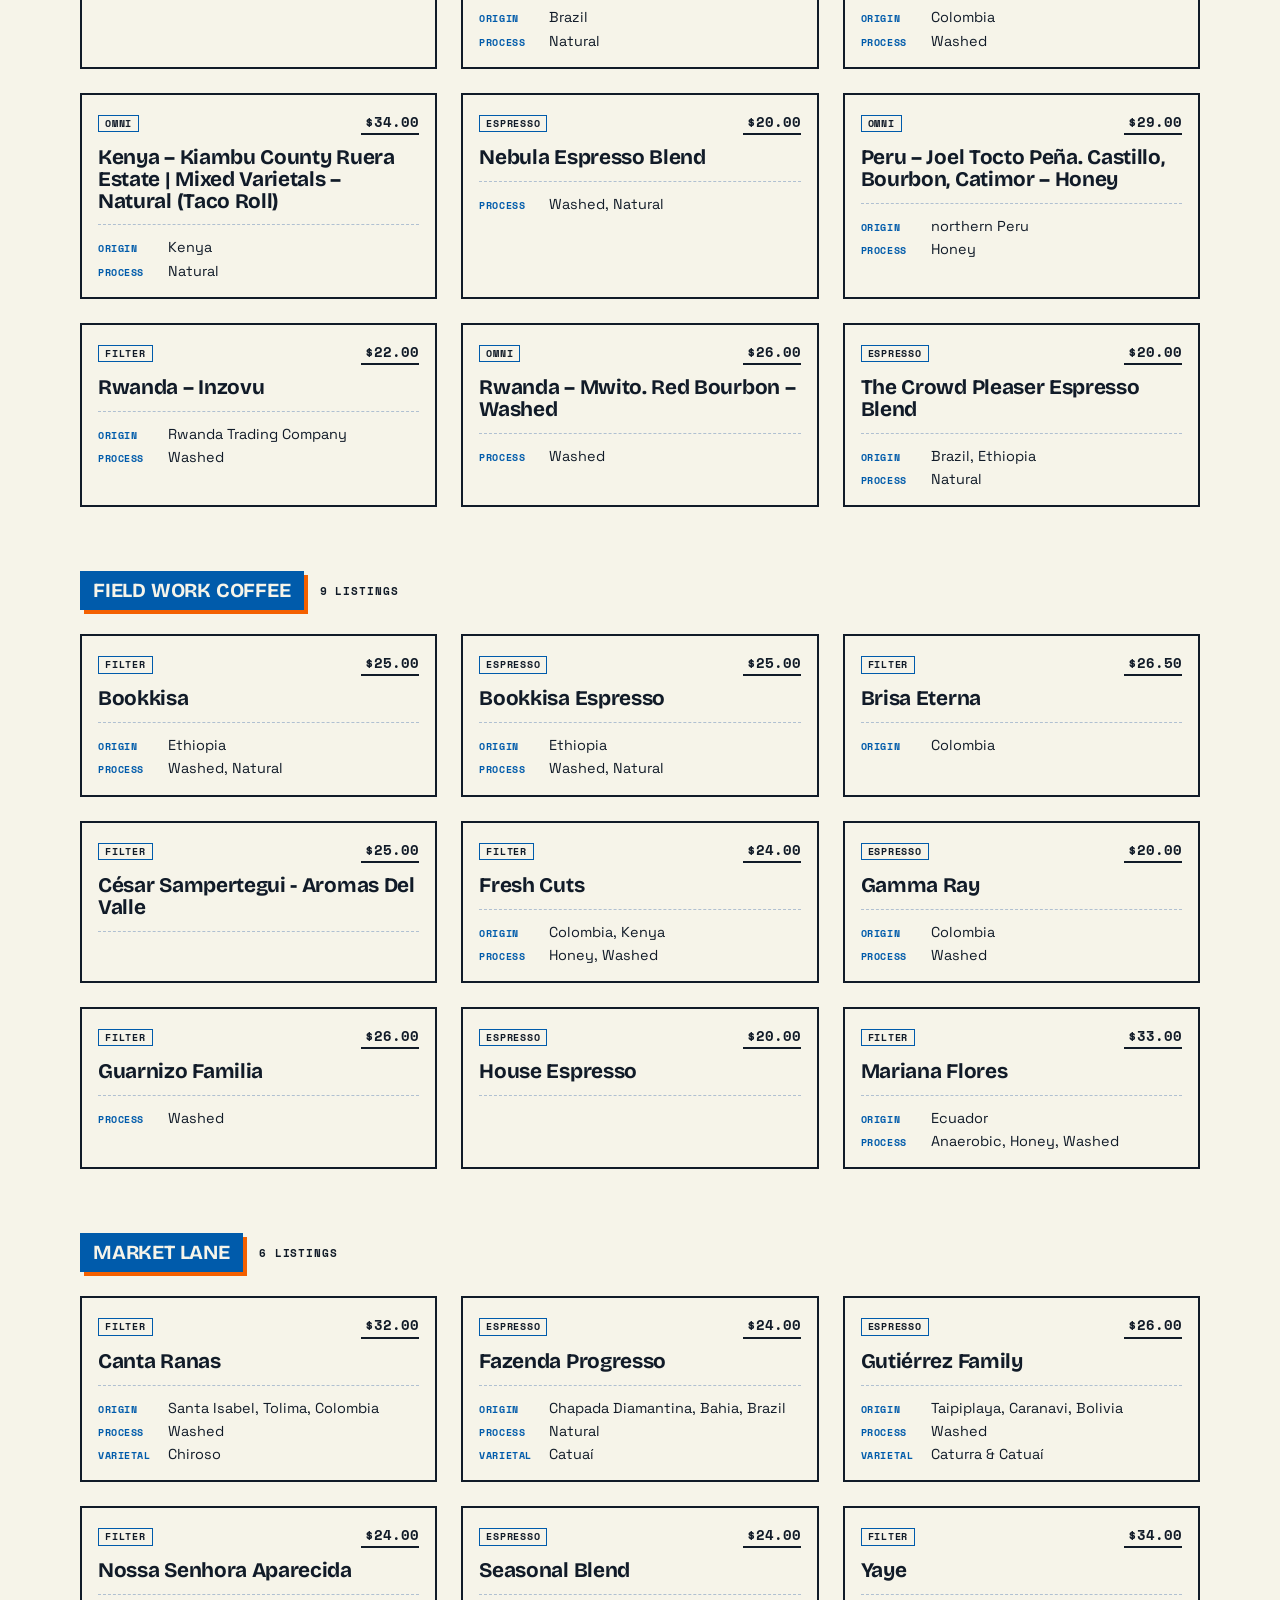
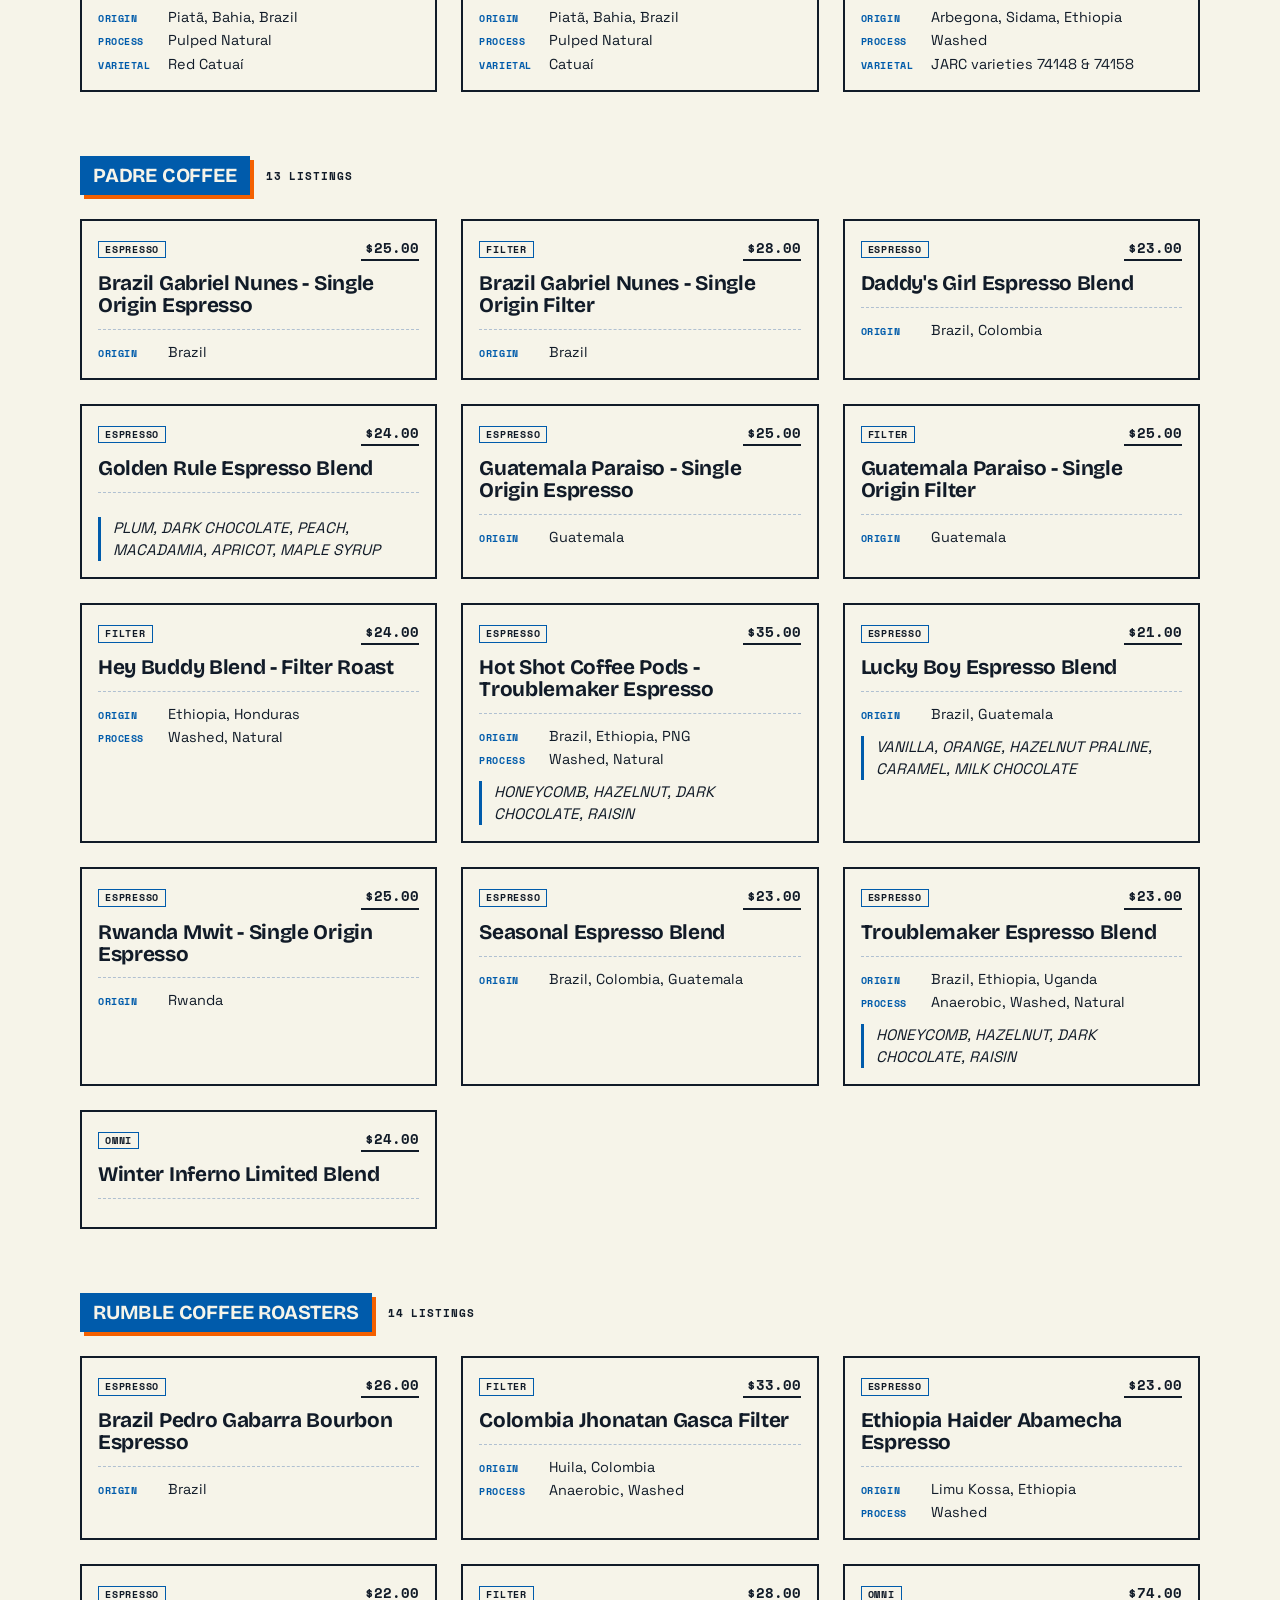
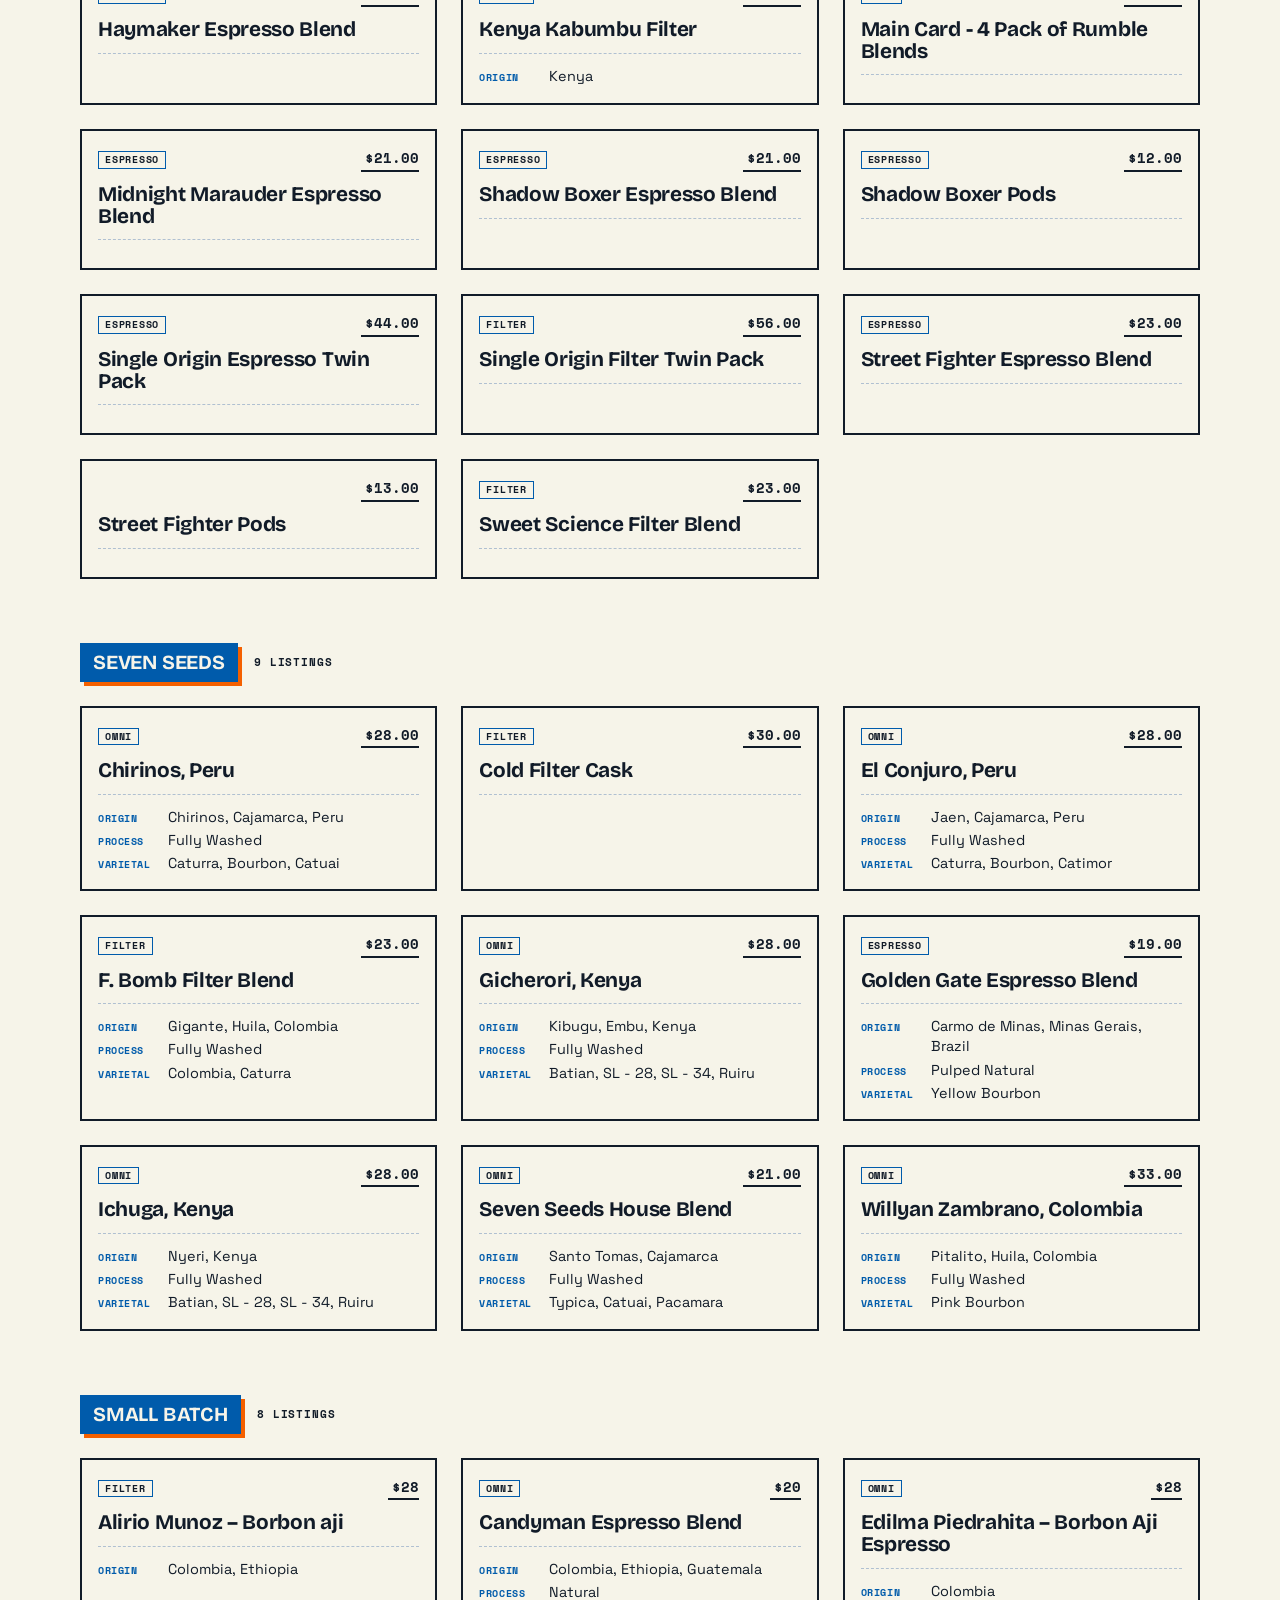
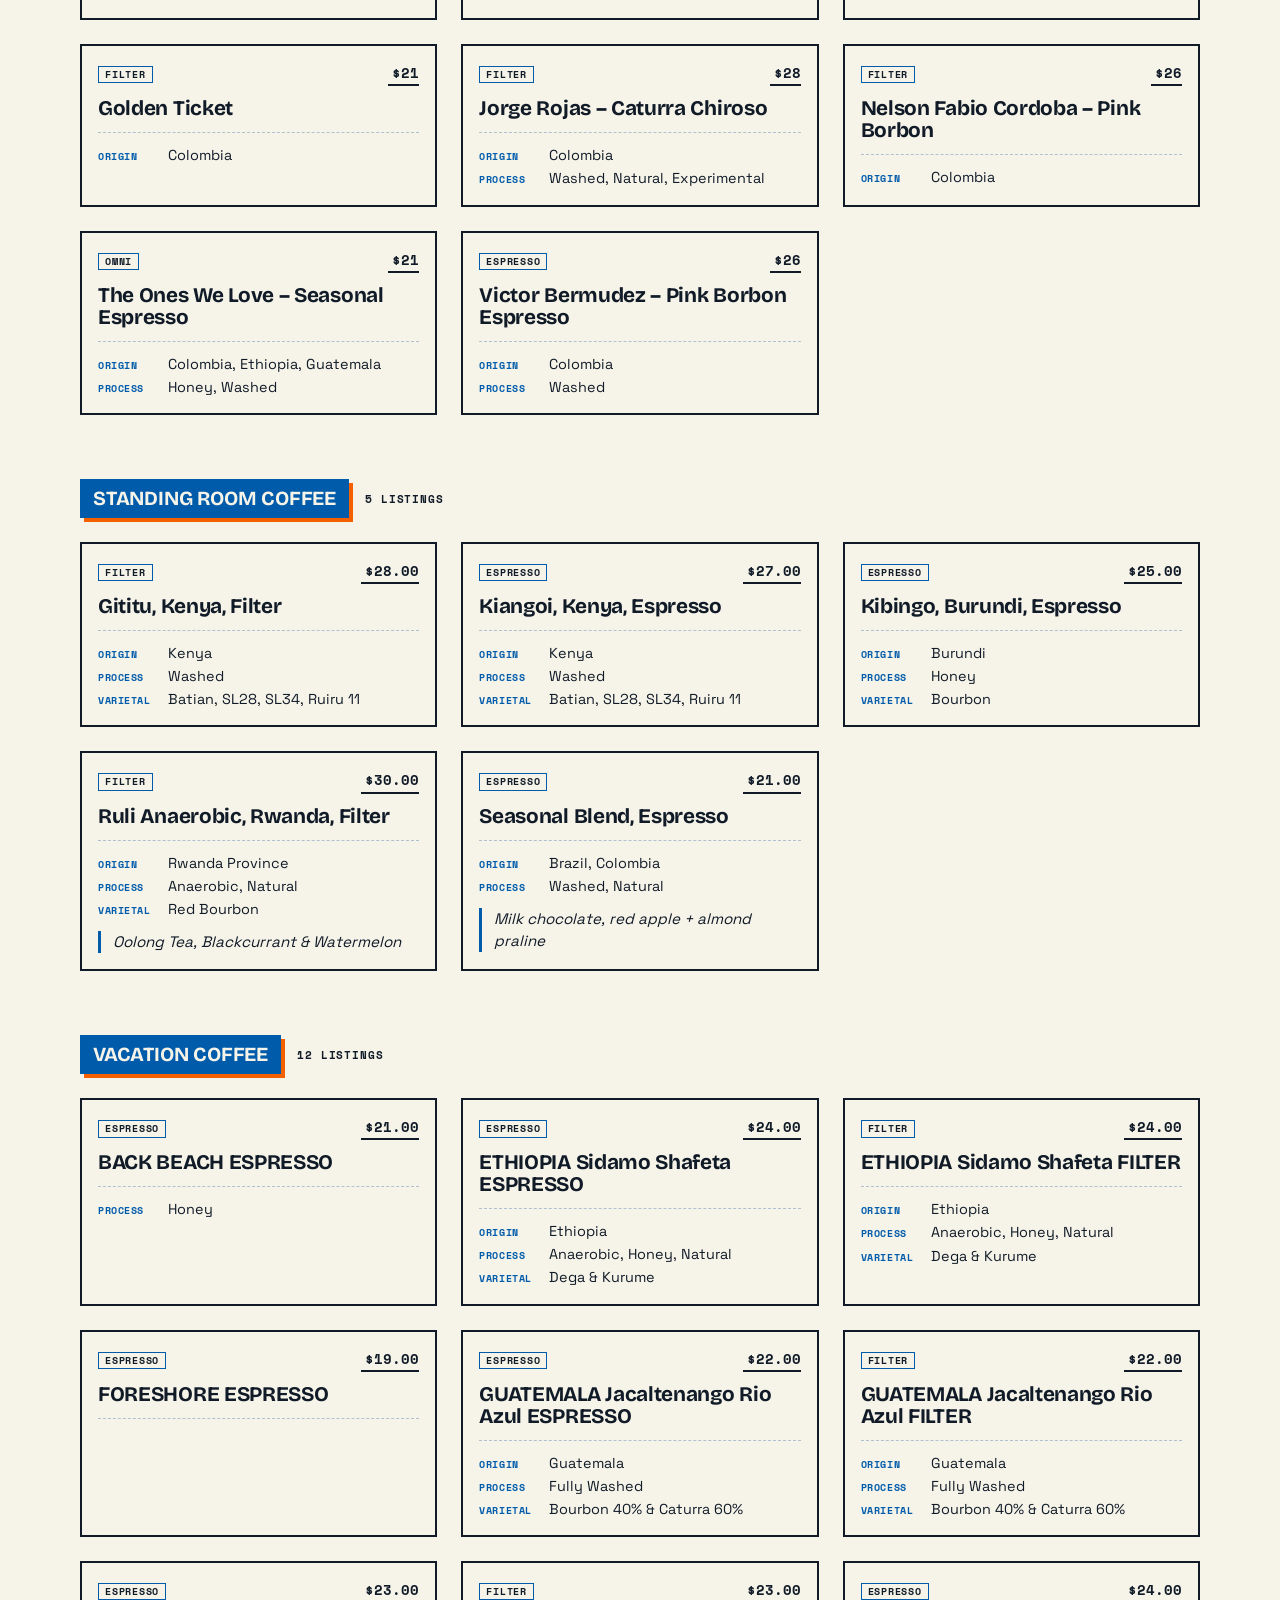
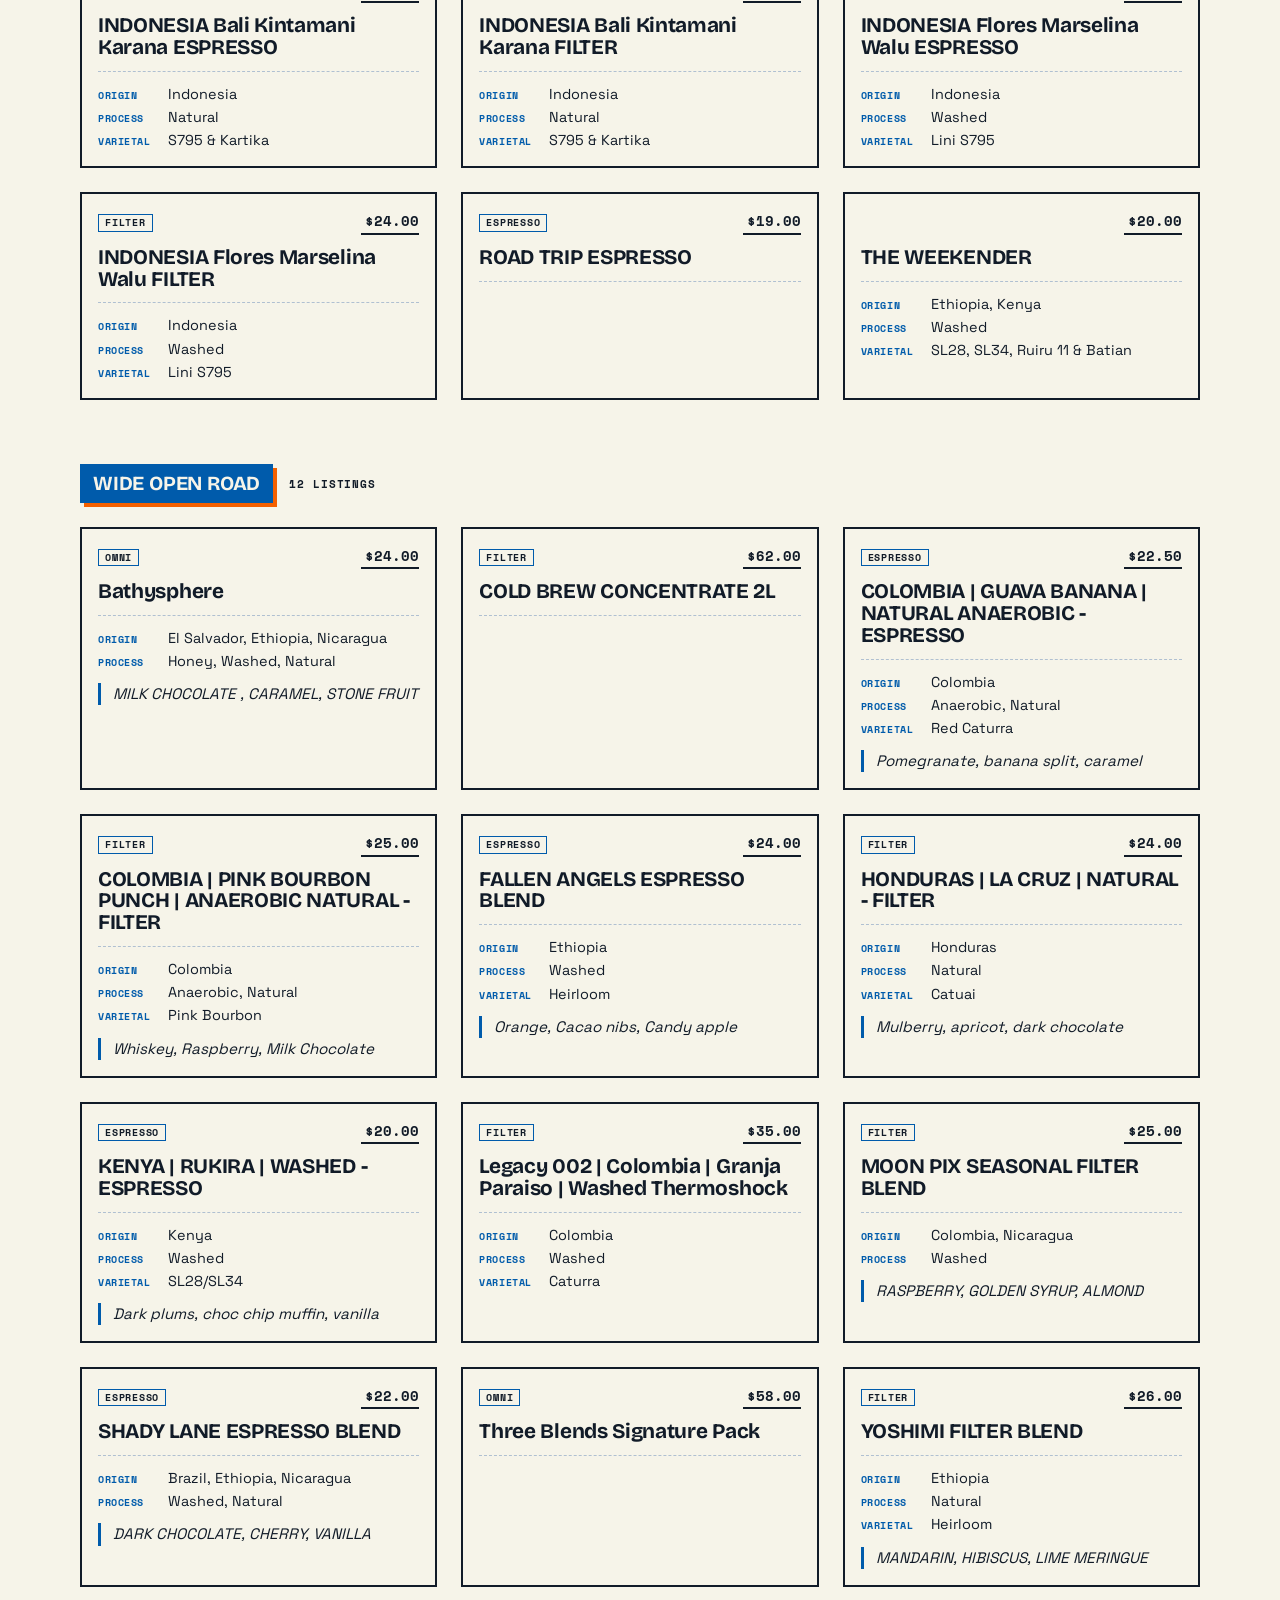
==== commit 19680976: "feat(tracker): two-colour pineapple icon + faint watermark background Replace the hard-to-read beach" ====
--- a/docs/index.html
+++ b/docs/index.html
@@ -113,7 +113,13 @@
   .update-btn.error { background: var(--err); }
 
   /* ── Section front masthead ── */
-  .wrap { max-width: 1200px; margin: 0 auto; padding: 0 var(--space-xl); }
+  .wrap { max-width: 1200px; margin: 0 auto; padding: 0 var(--space-xl); position: relative; z-index: 1; }
+  /* faint pineapple watermark behind content */
+  .bg-pineapple {
+    position: fixed; right: -40px; bottom: -30px; width: 430px; height: 430px;
+    background: url('pineapple-riso.png') no-repeat right bottom / contain;
+    opacity: 0.08; z-index: 0; pointer-events: none;
+  }
   .masthead { position: relative; padding: var(--space-2xl) 0 var(--space-lg); }
   .miss {
     position: relative; display: block; width: 100%;
@@ -310,6 +316,7 @@
   @media (max-width: 640px) {
     header, .wrap { padding-left: var(--space-md); padding-right: var(--space-md); }
     .coffee-grid { grid-template-columns: minmax(0, 1fr); }
+    .bg-pineapple { width: 290px; height: 290px; right: -30px; }
     .logo .wordmark { display: none; }
     .header-right { gap: var(--space-sm); }
     .nav-links { gap: var(--space-sm); }
@@ -321,10 +328,11 @@
   </style>
 </head>
 <body>
+<div class="bg-pineapple"></div>
 
 <header>
   <a href="index.html" class="logo">
-    <span class="logo-icon"><img src="logo.png" alt="Coffee Tracker logo" /></span>
+    <span class="logo-icon"><img src="pineapple-icon.png" alt="Coffee Tracker logo" /></span>
     <span class="wordmark">Coffee<span class="wm-accent">Tracker</span></span>
   </a>
   <div class="header-right">
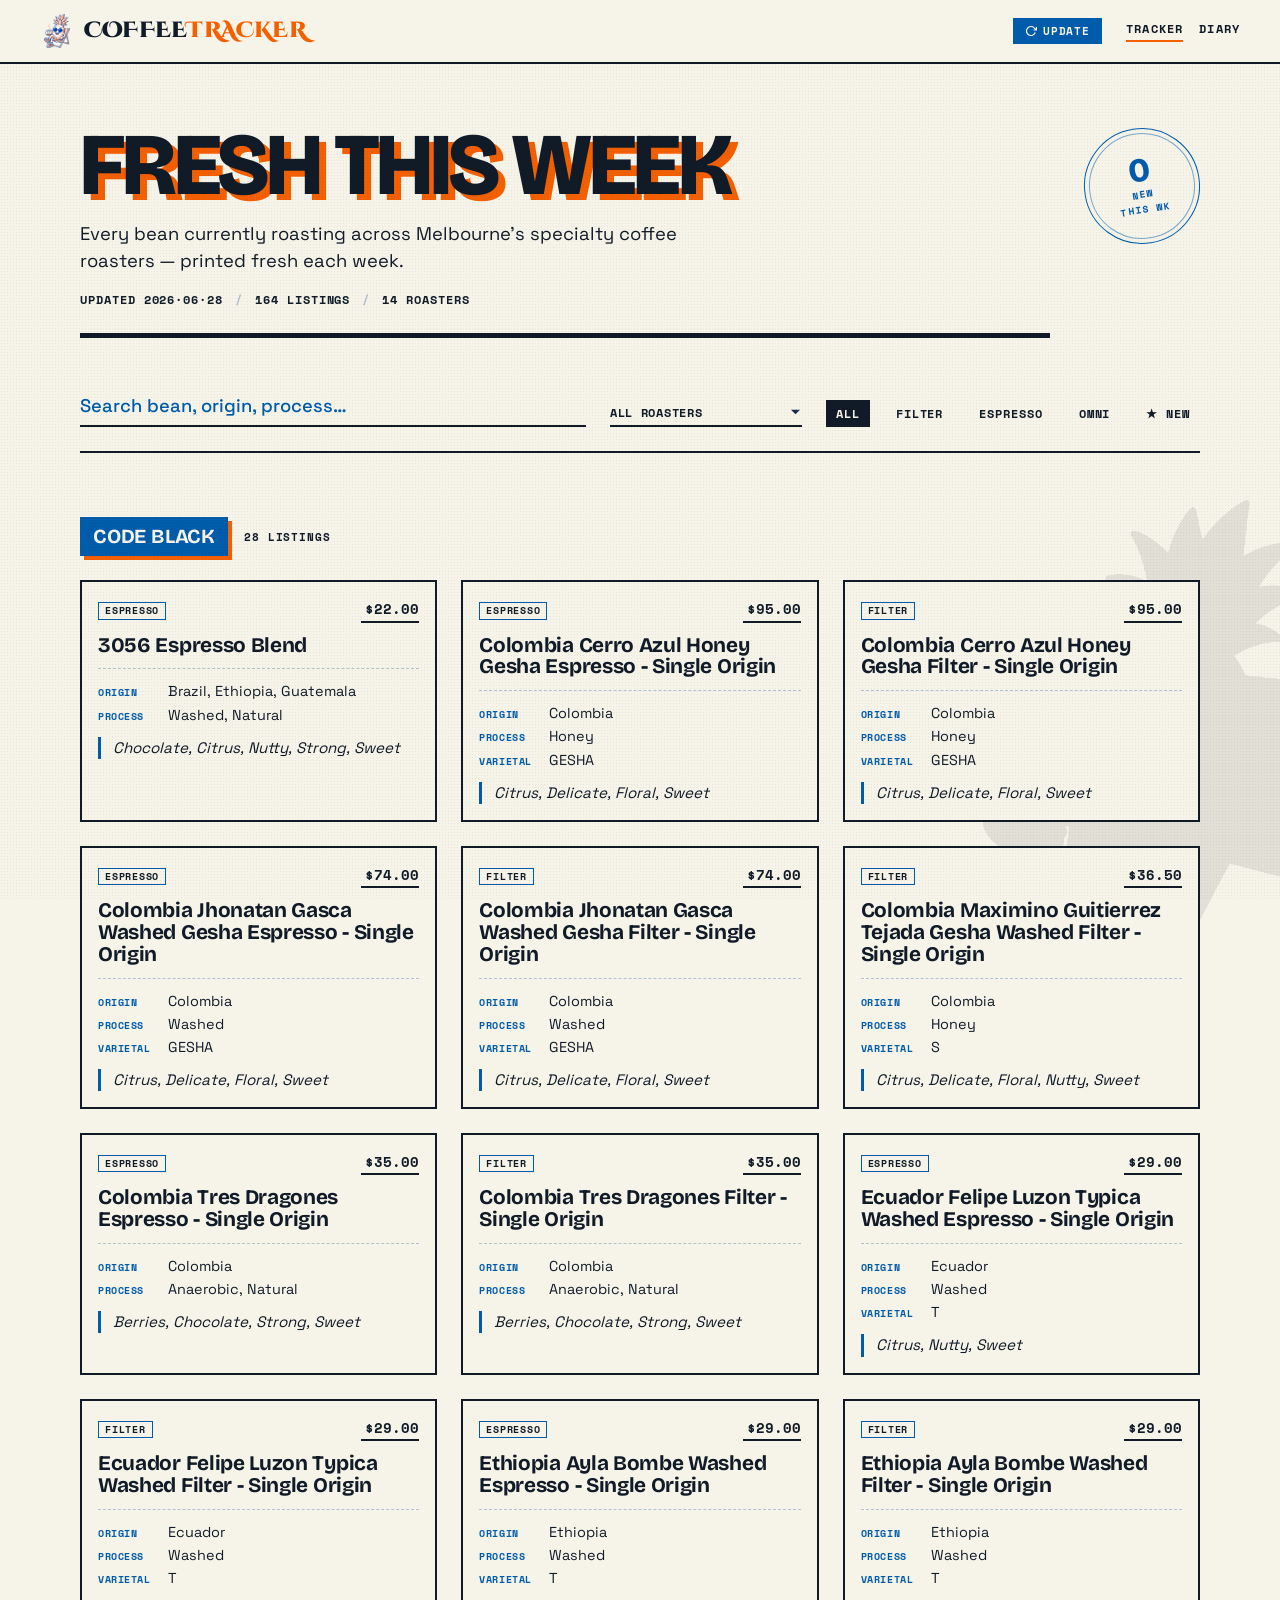
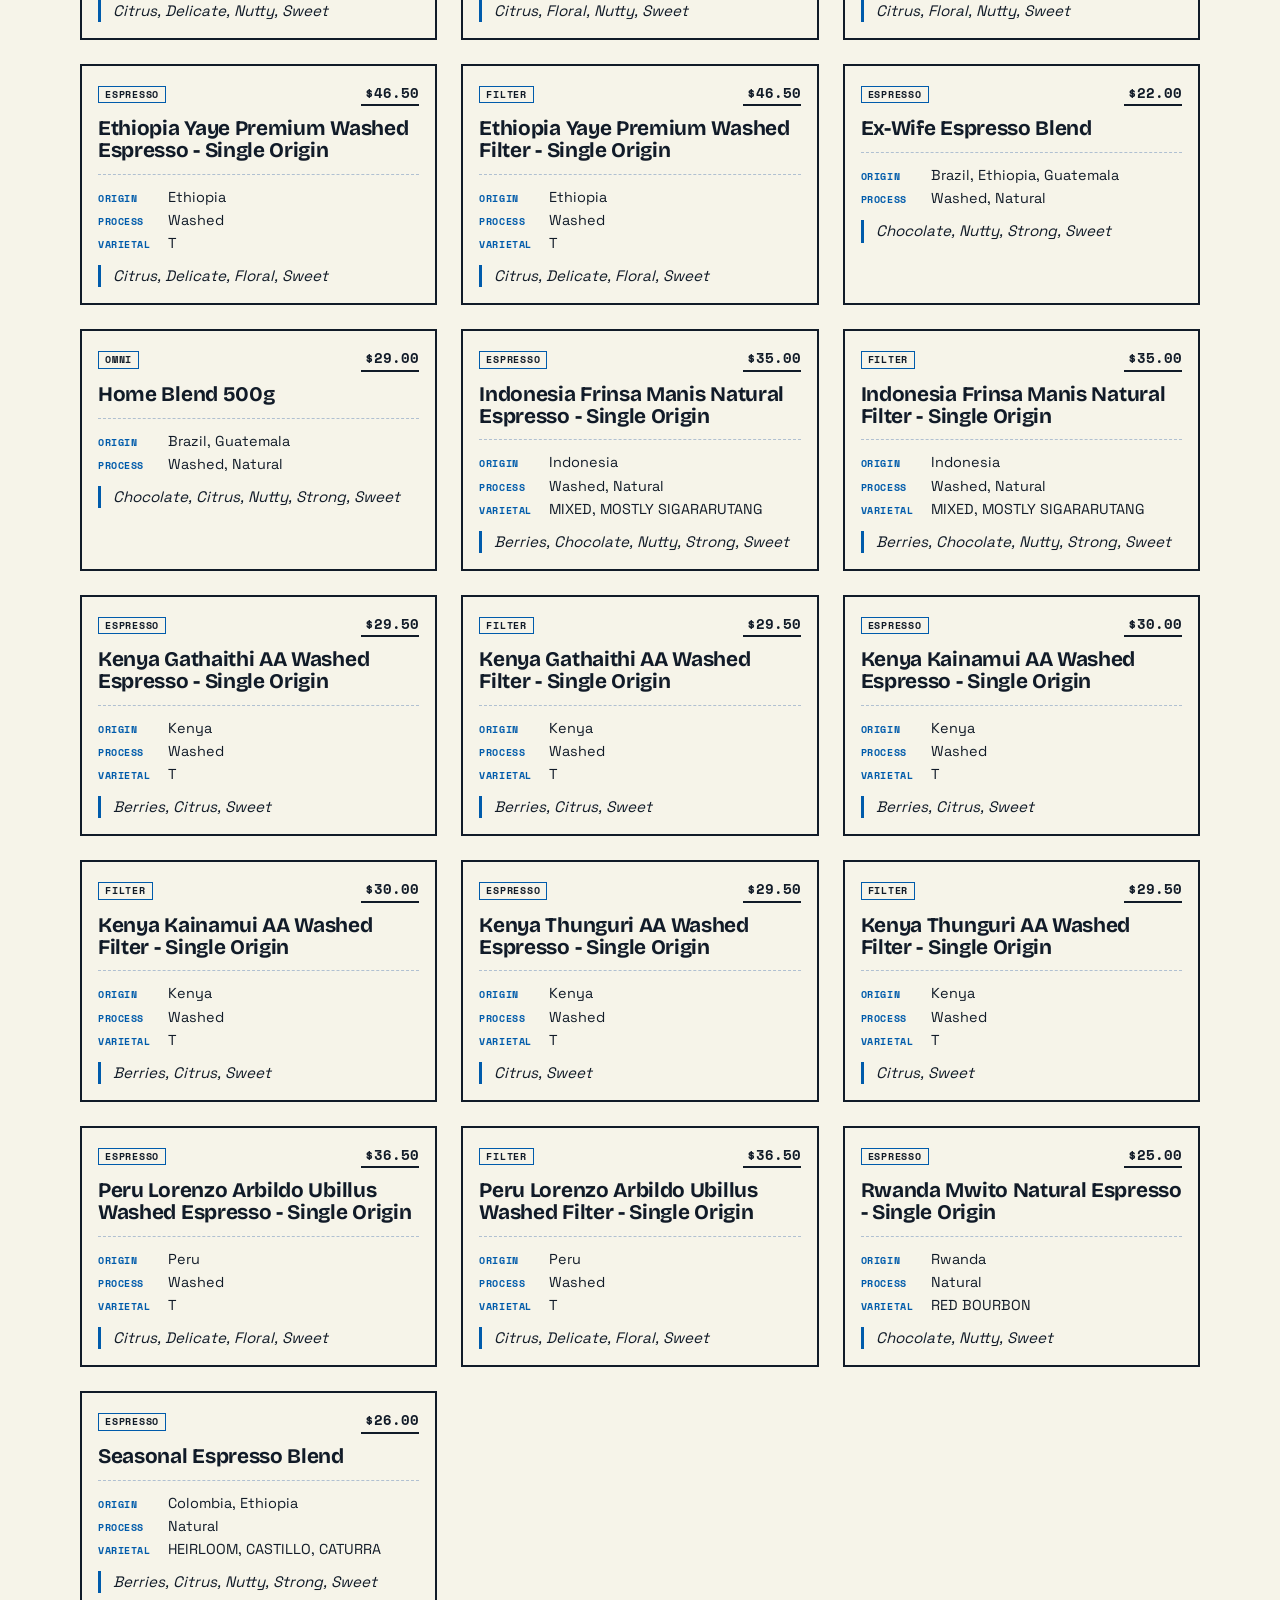
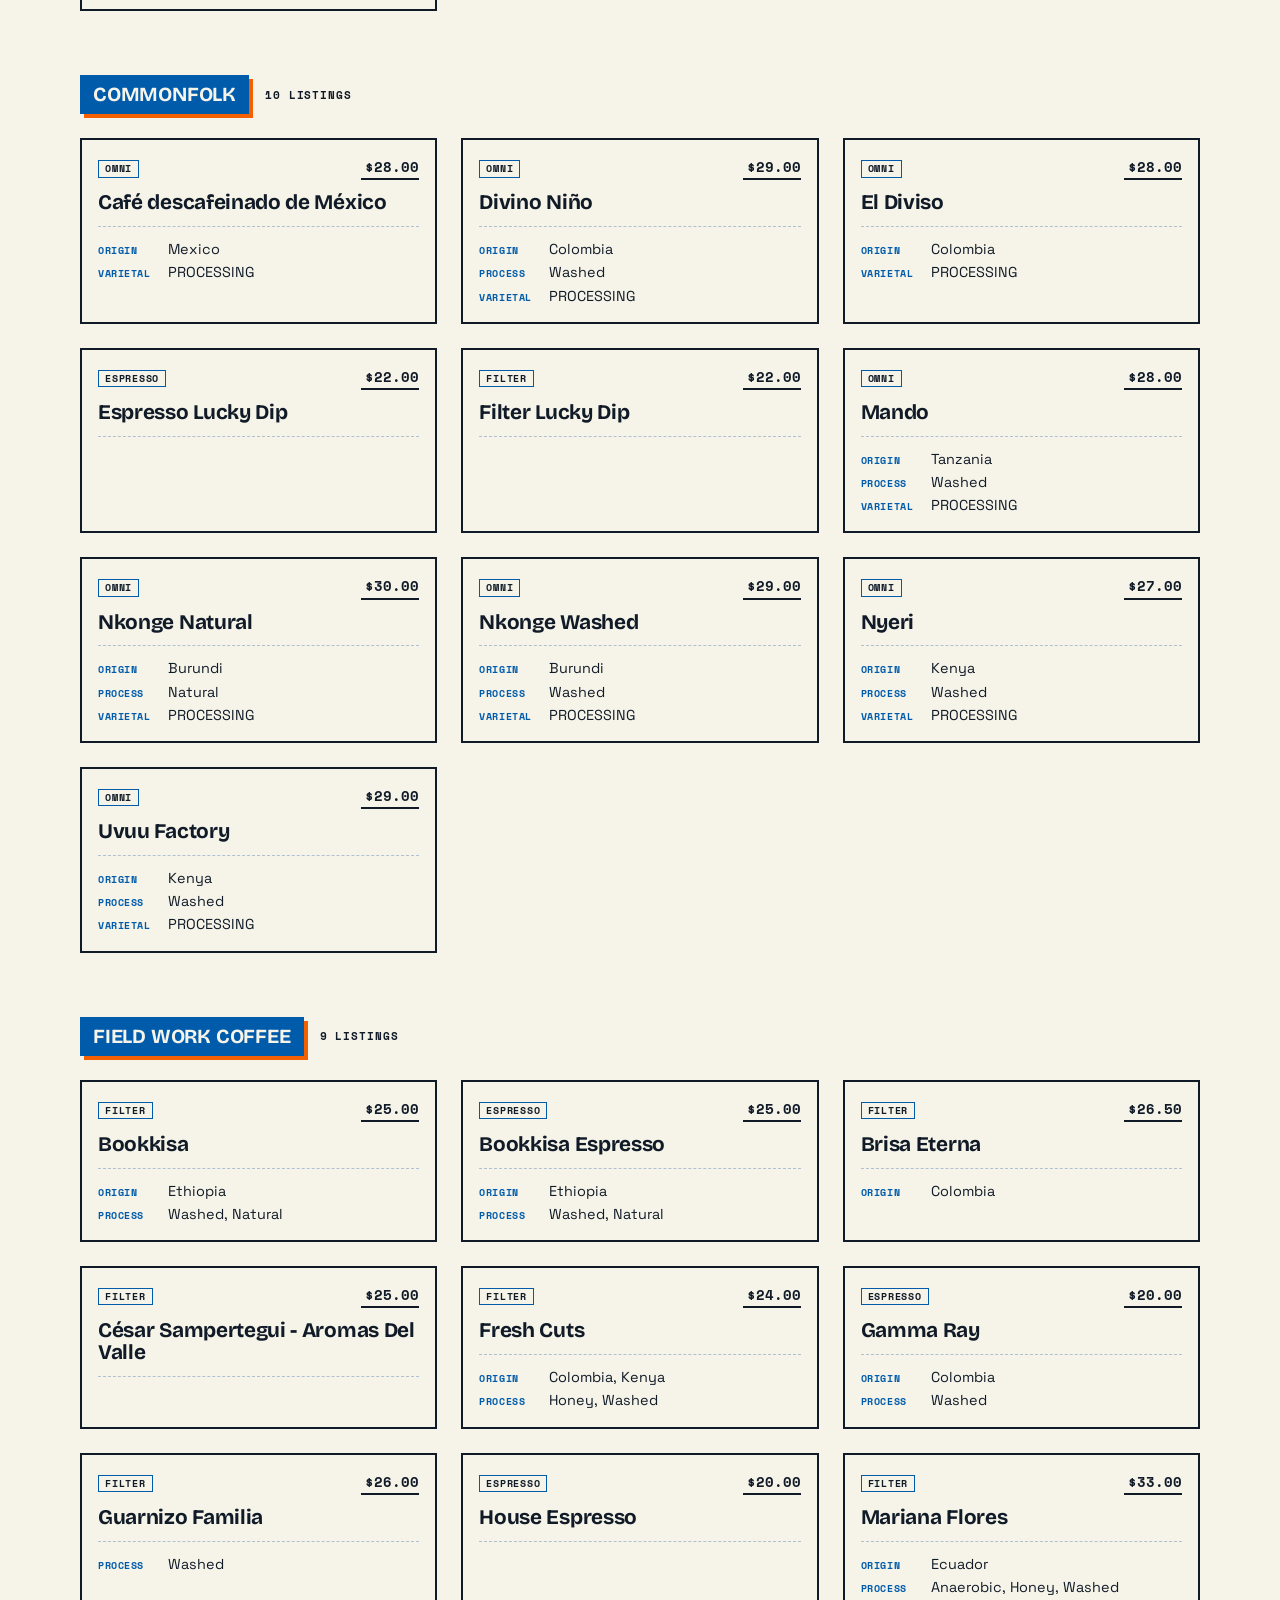
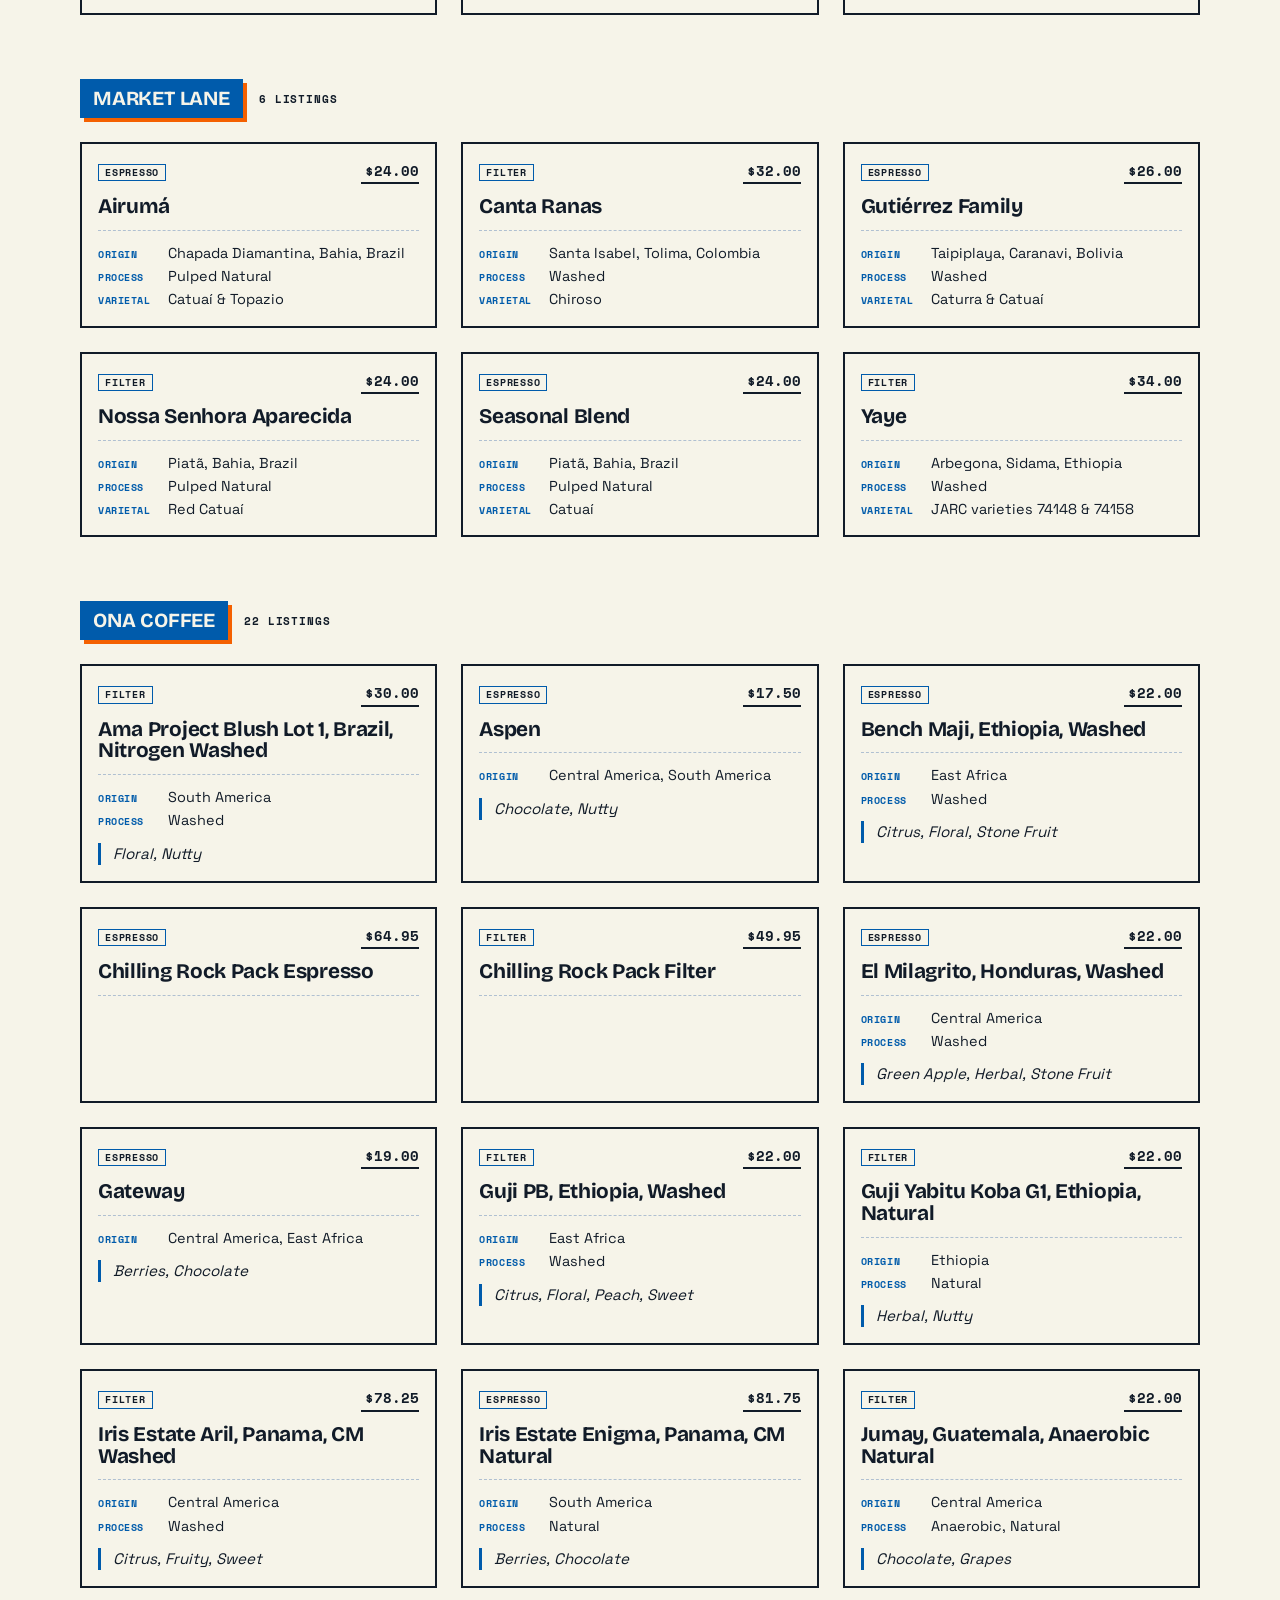
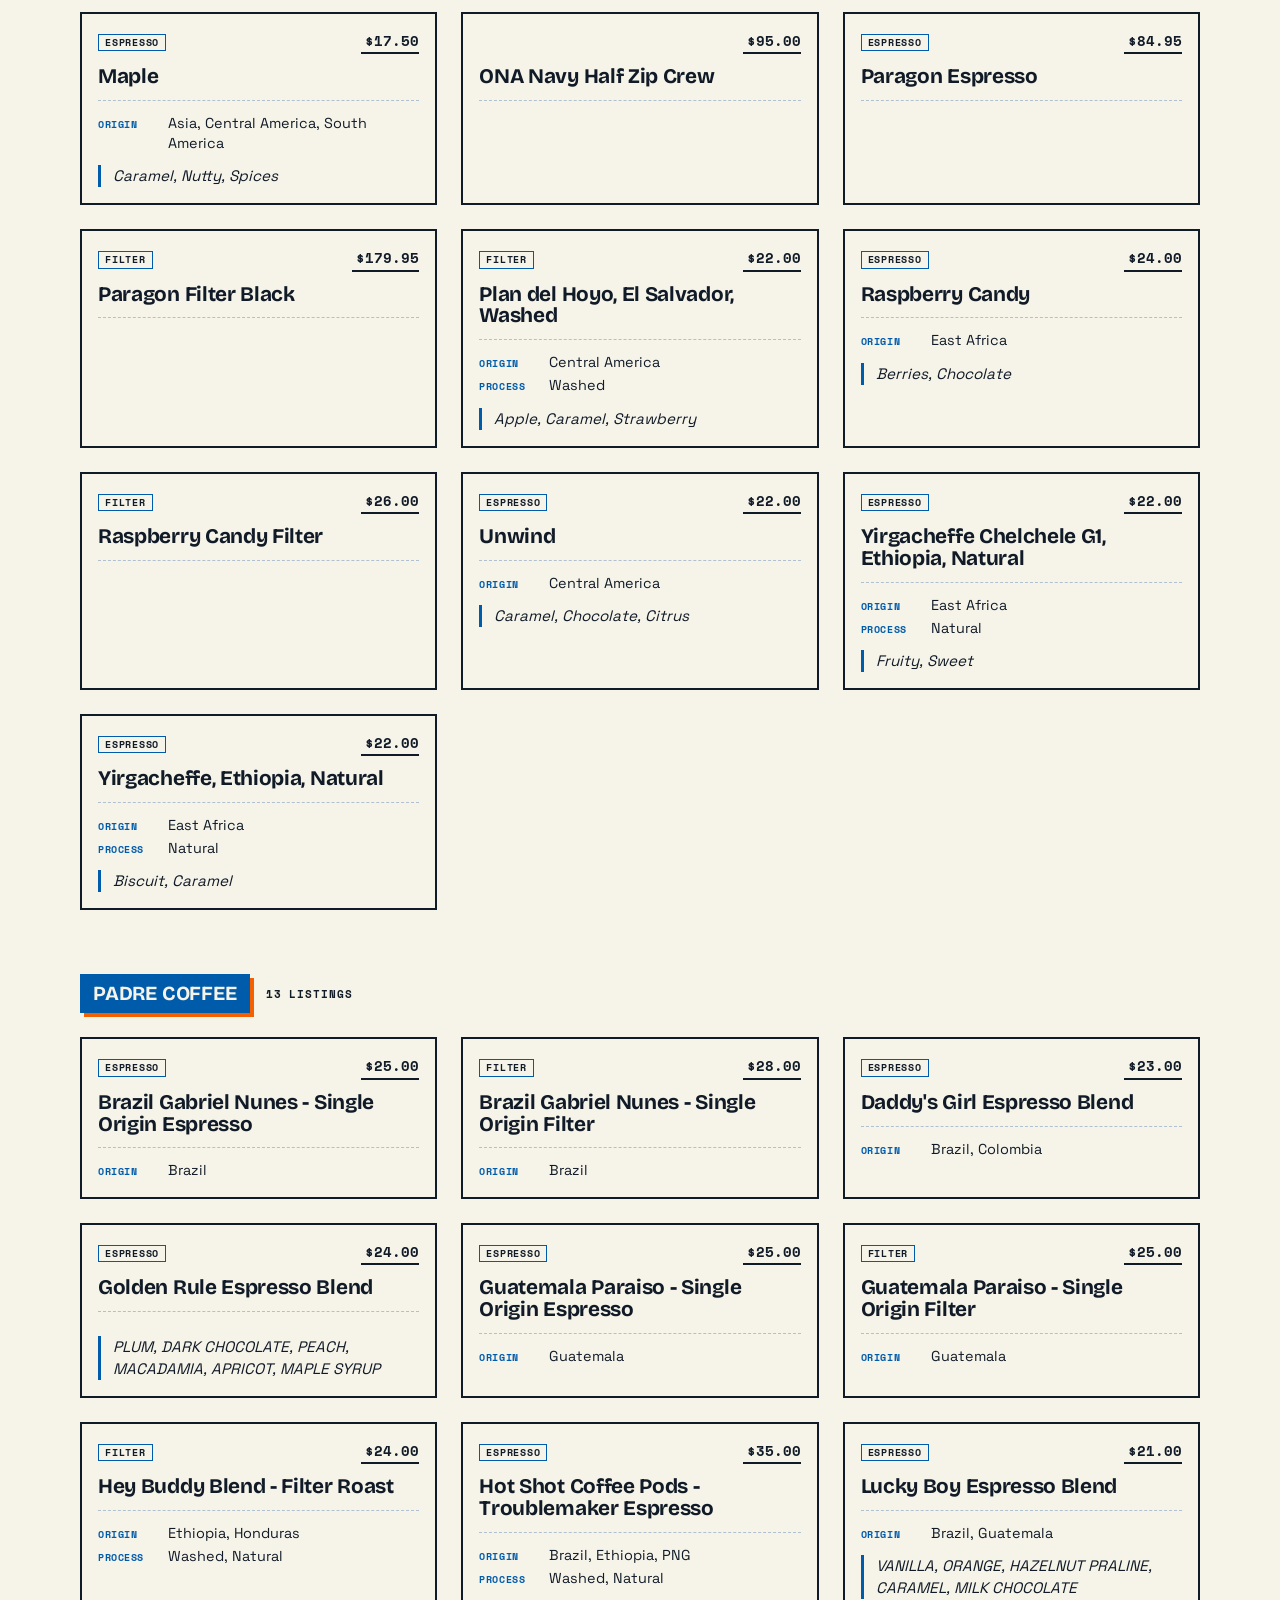
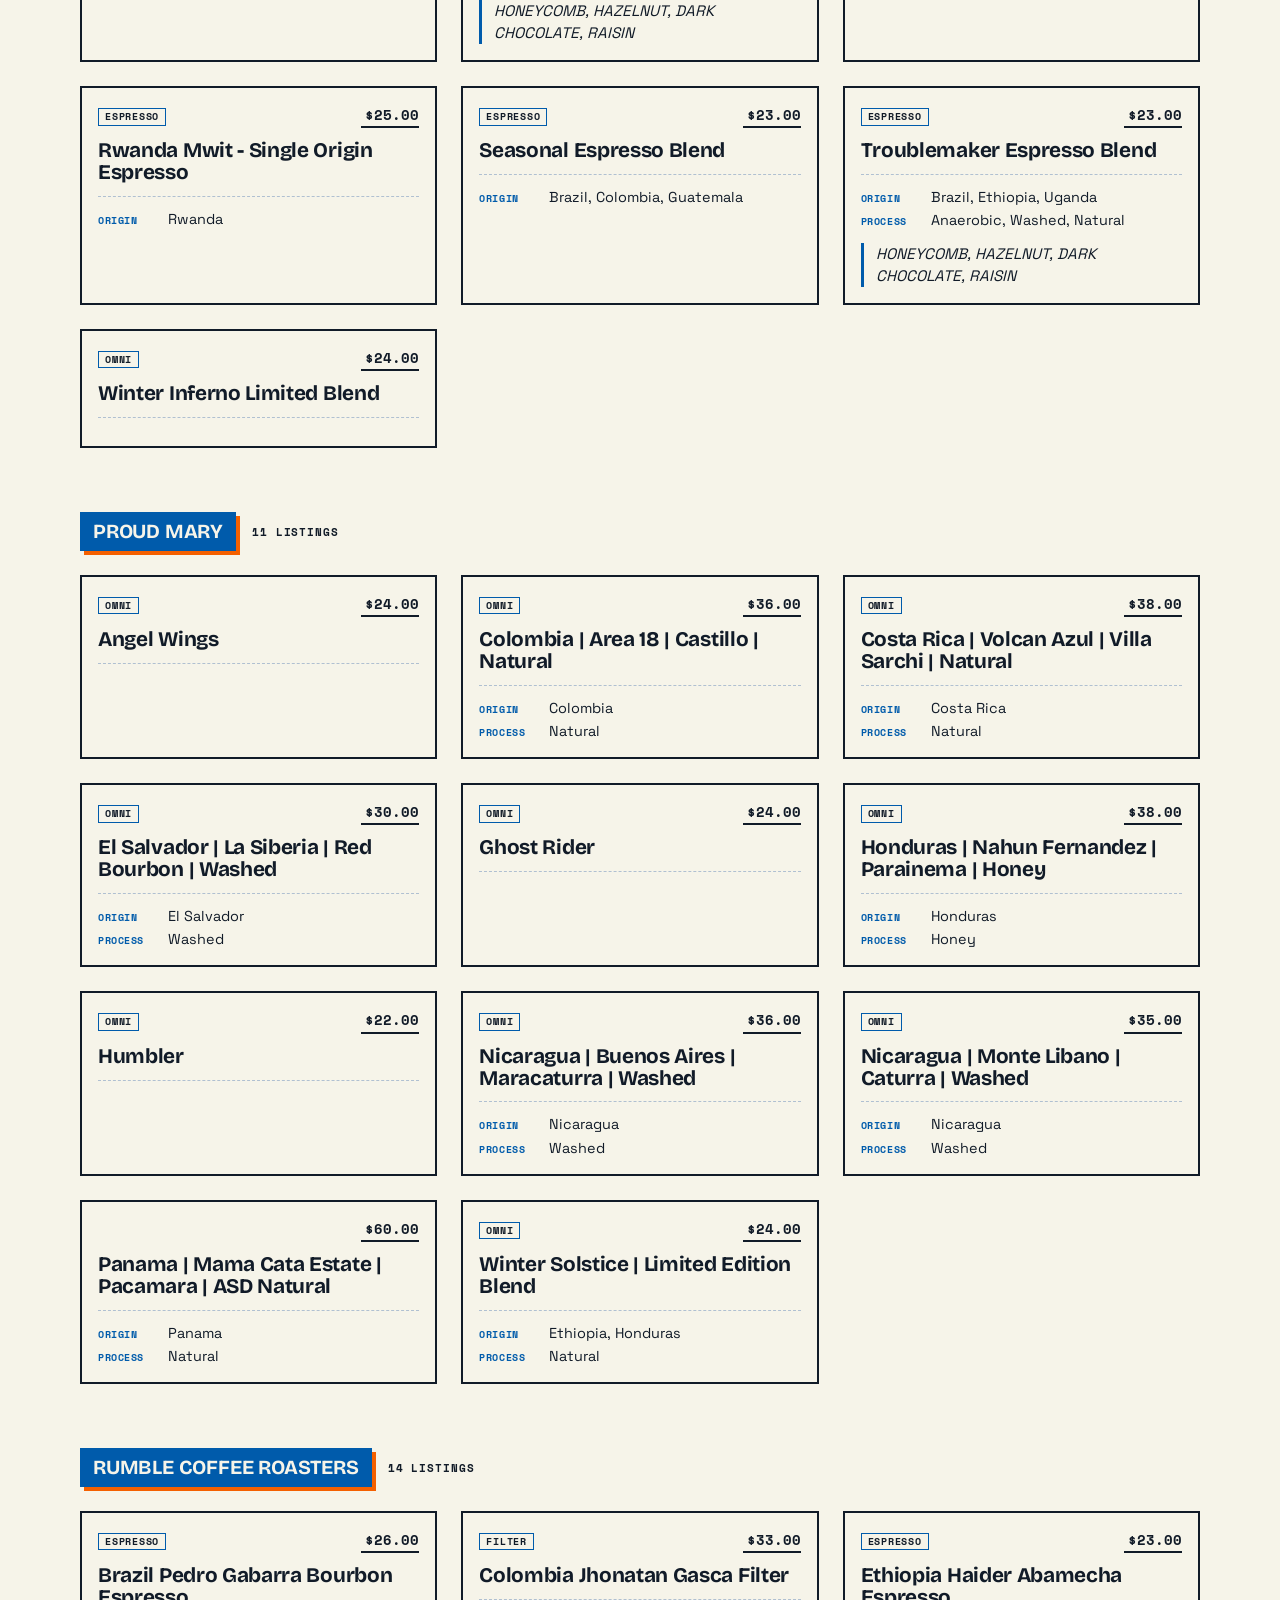
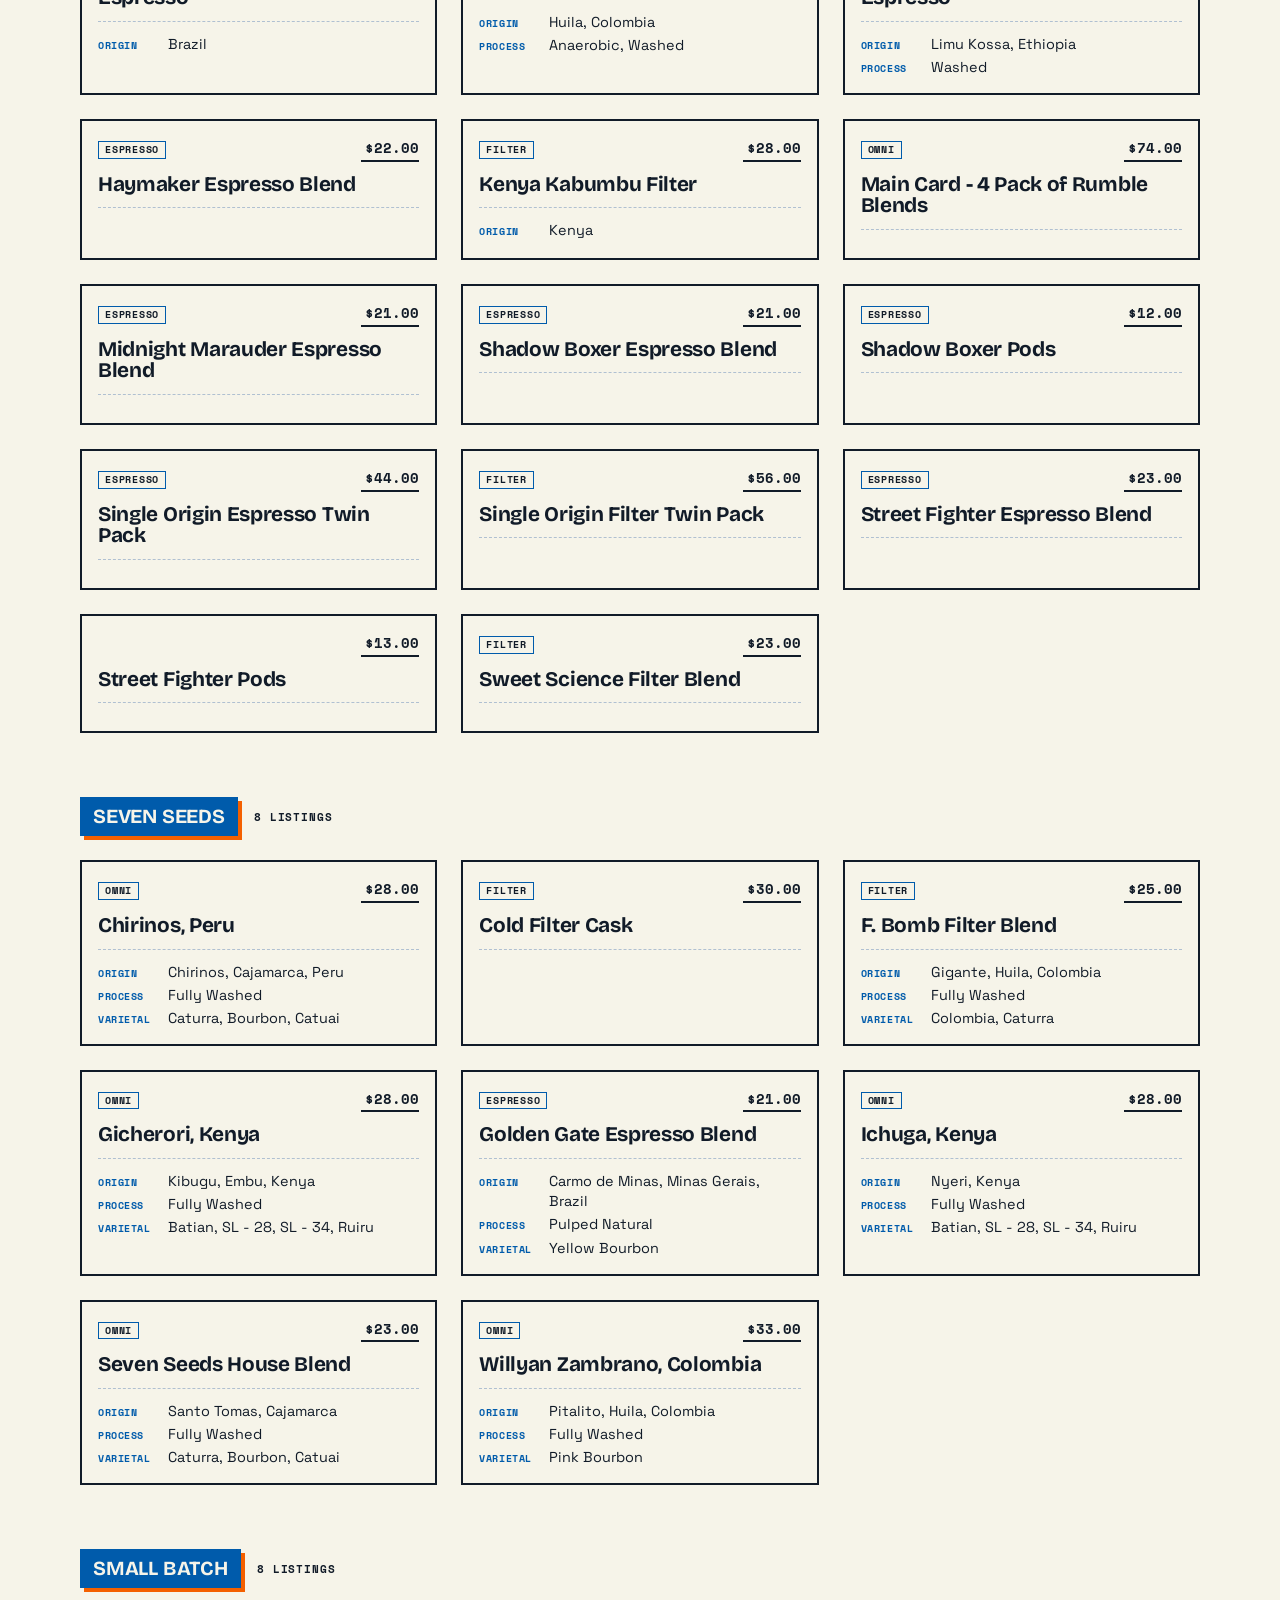
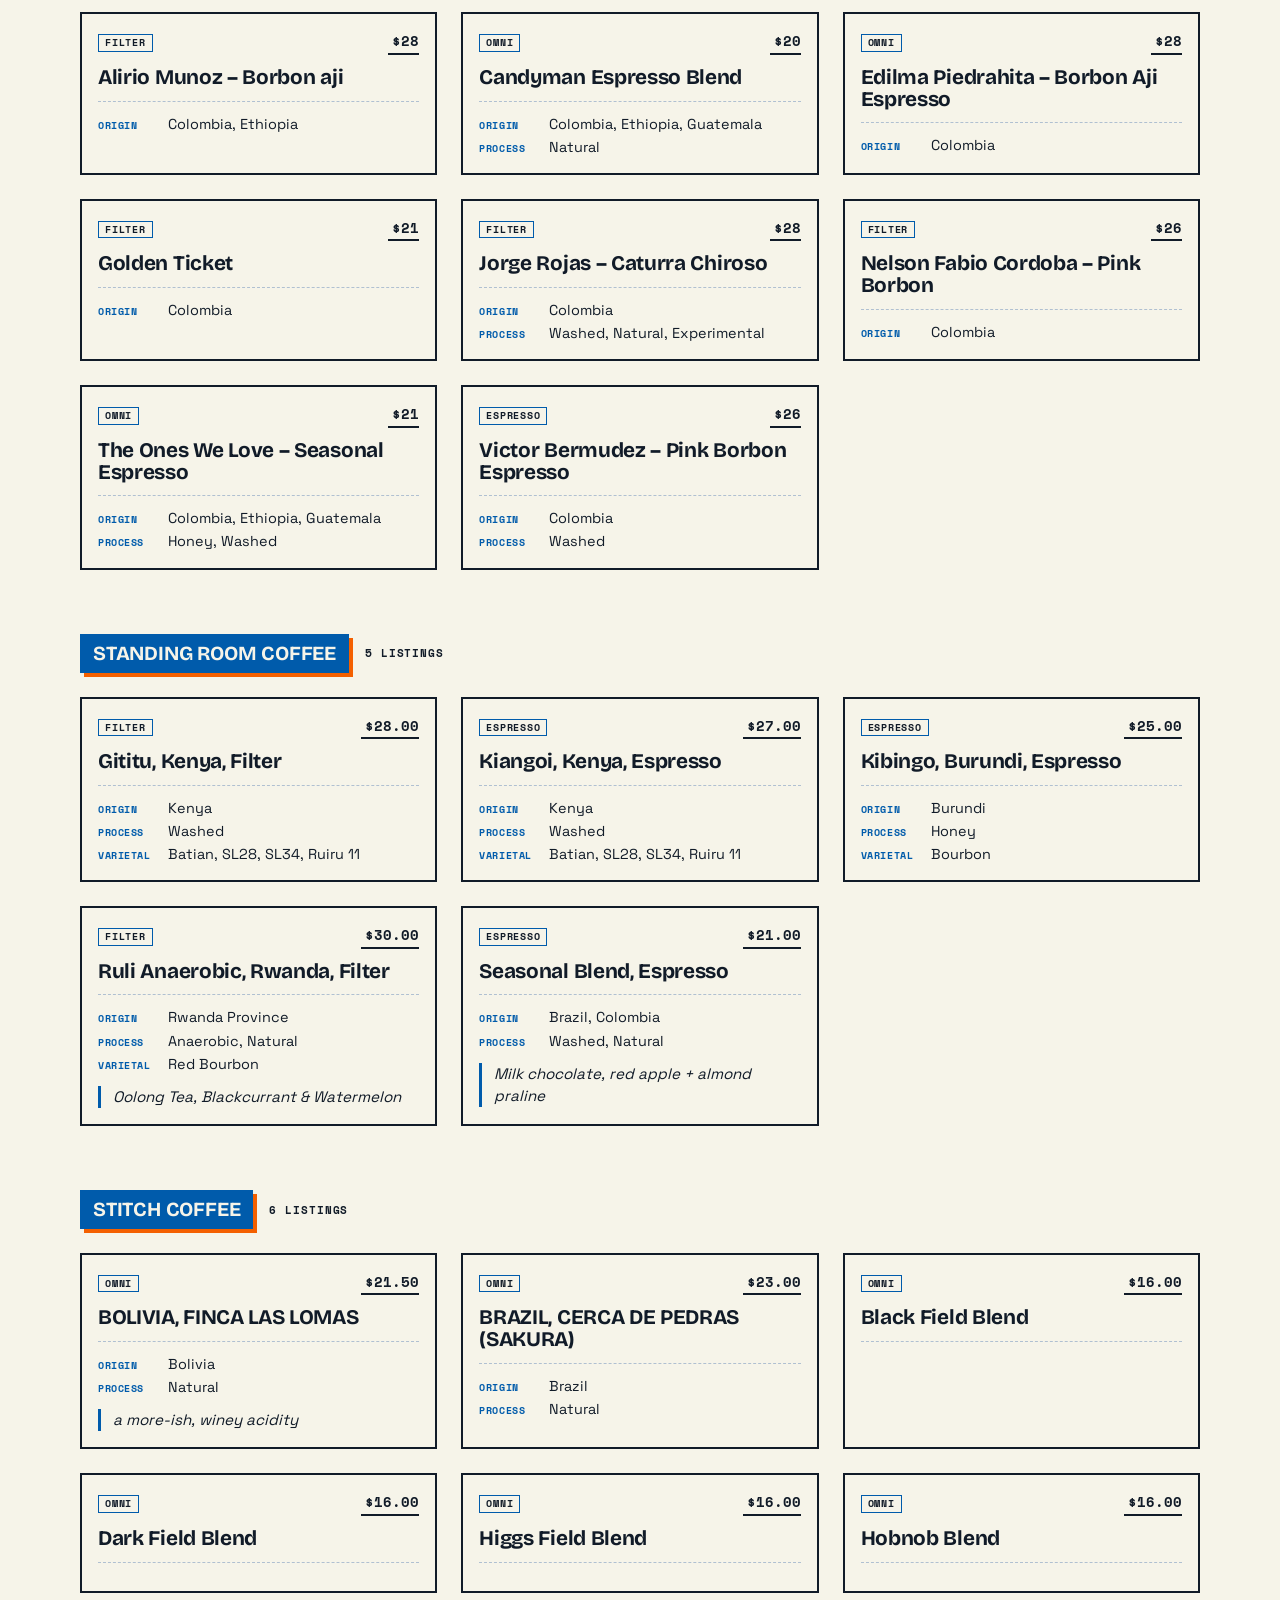
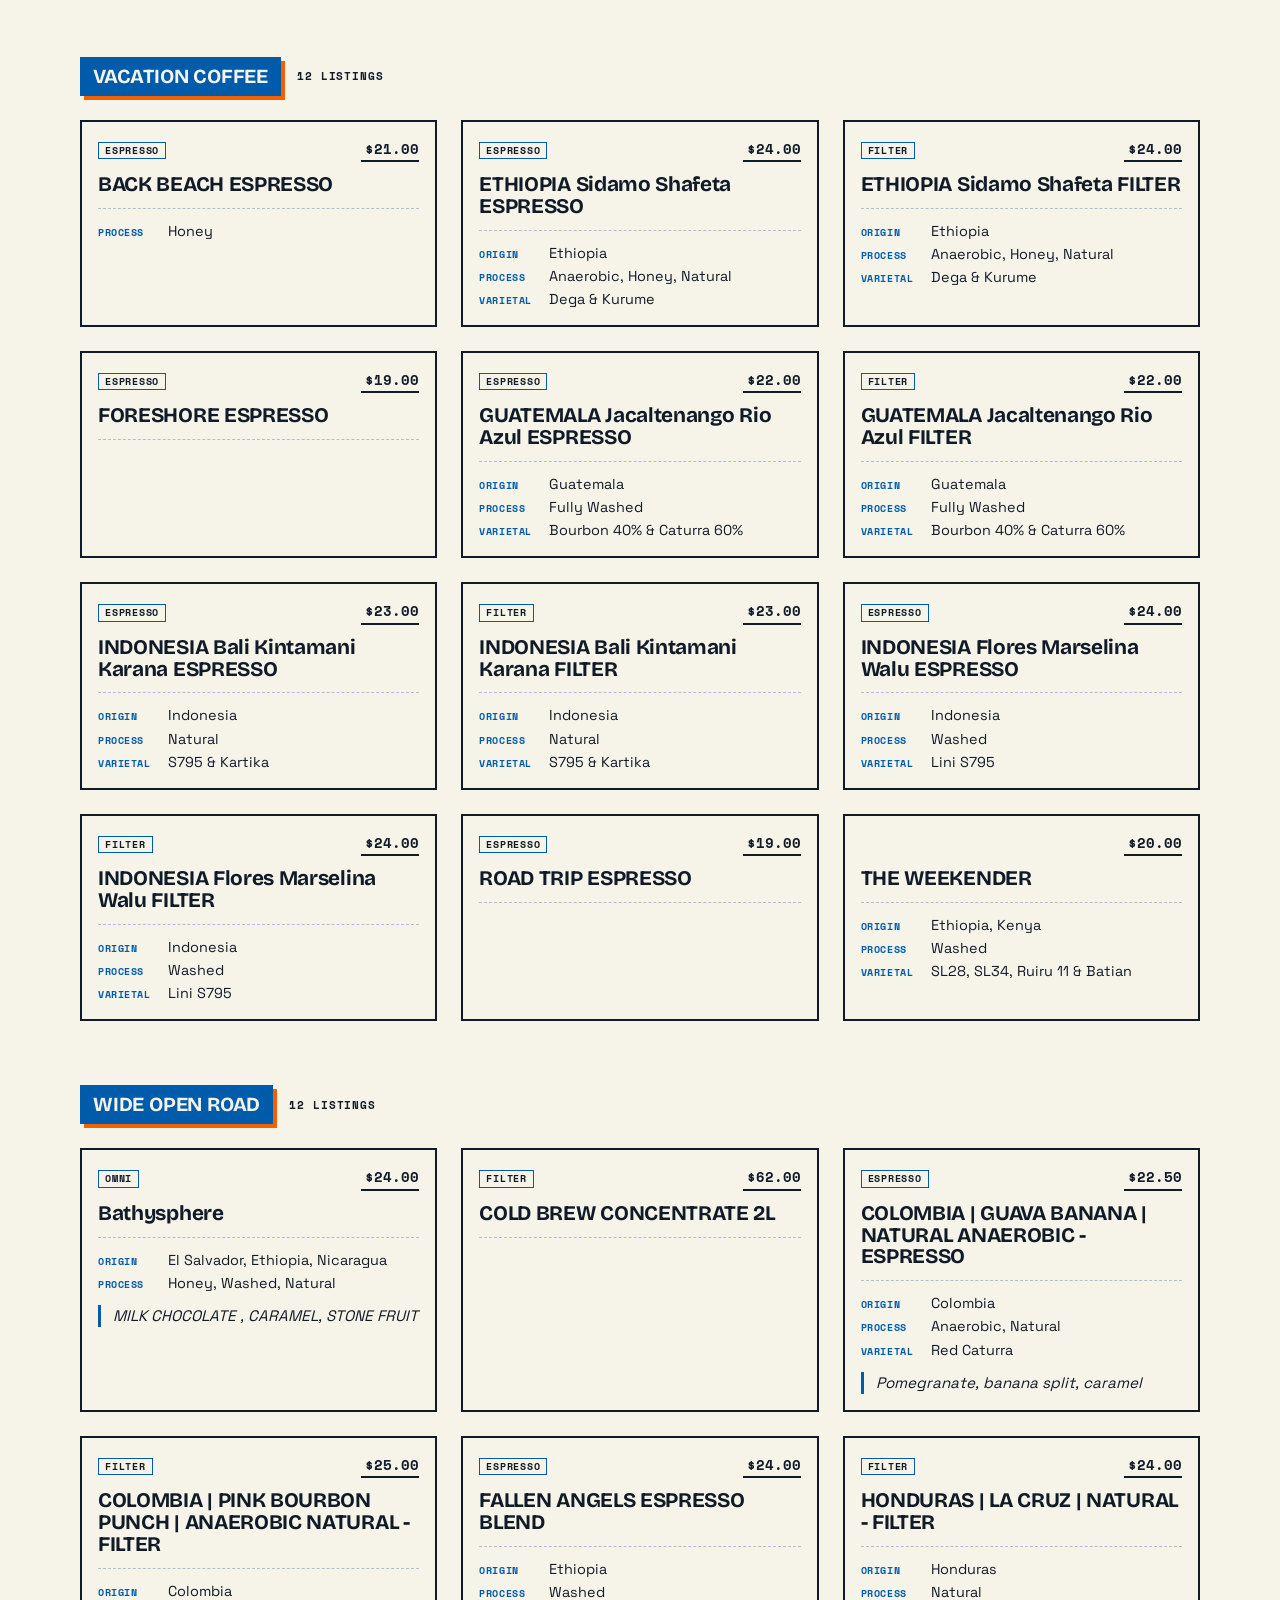
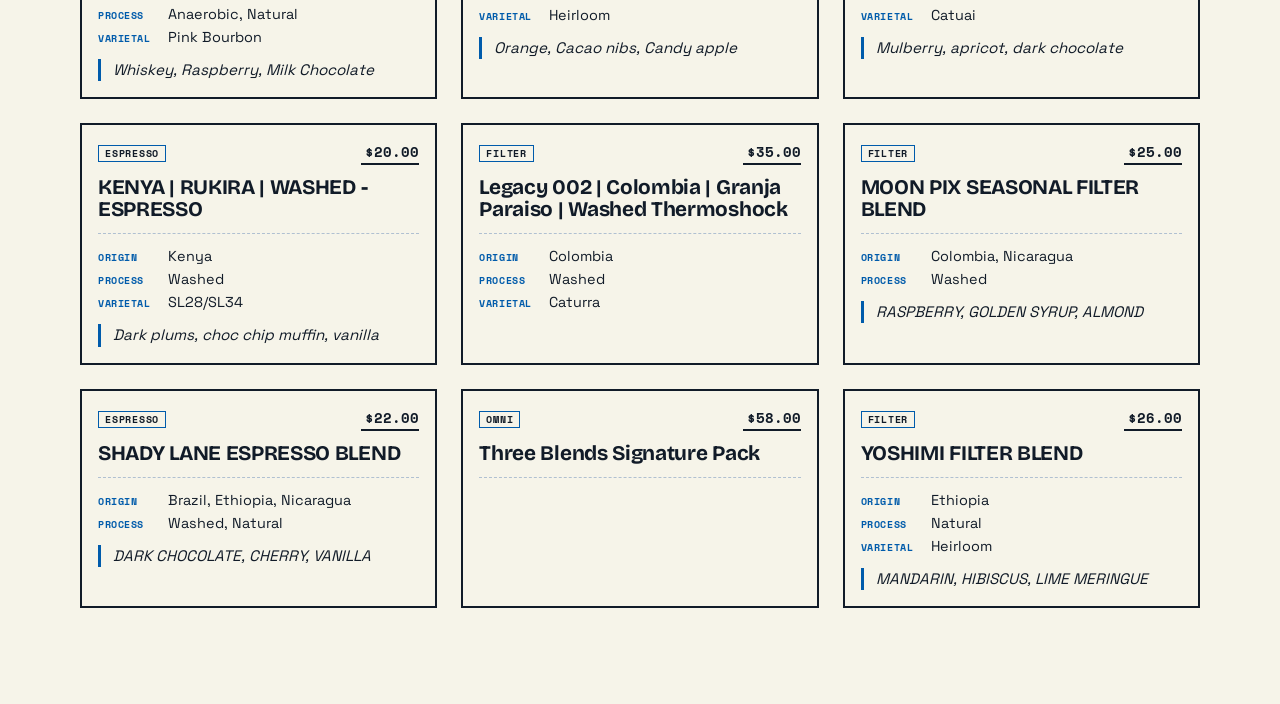
==== commit f82e52b9: "copy(tracker): masthead intro Australia -> Melbourne Co-Authored-By: Claude Opus 4.8 <noreply@anthro" ====
--- a/docs/index.html
+++ b/docs/index.html
@@ -351,7 +351,7 @@
   <div class="masthead">
     <div class="burst" id="burst" hidden><span class="b-num" id="burstNum">0</span><span class="b-cap">New<br>This Wk</span></div>
     <h1 class="miss" data-text="Fresh This Week">Fresh This Week</h1>
-    <p class="masthead-intro">Every bean currently roasting across Australia's specialty coffee roasters — printed fresh each week.</p>
+    <p class="masthead-intro">Every bean currently roasting across Melbourne's specialty coffee roasters — printed fresh each week.</p>
     <div class="dateline" id="dateline"></div>
     <hr class="rule-thick" />
   </div>
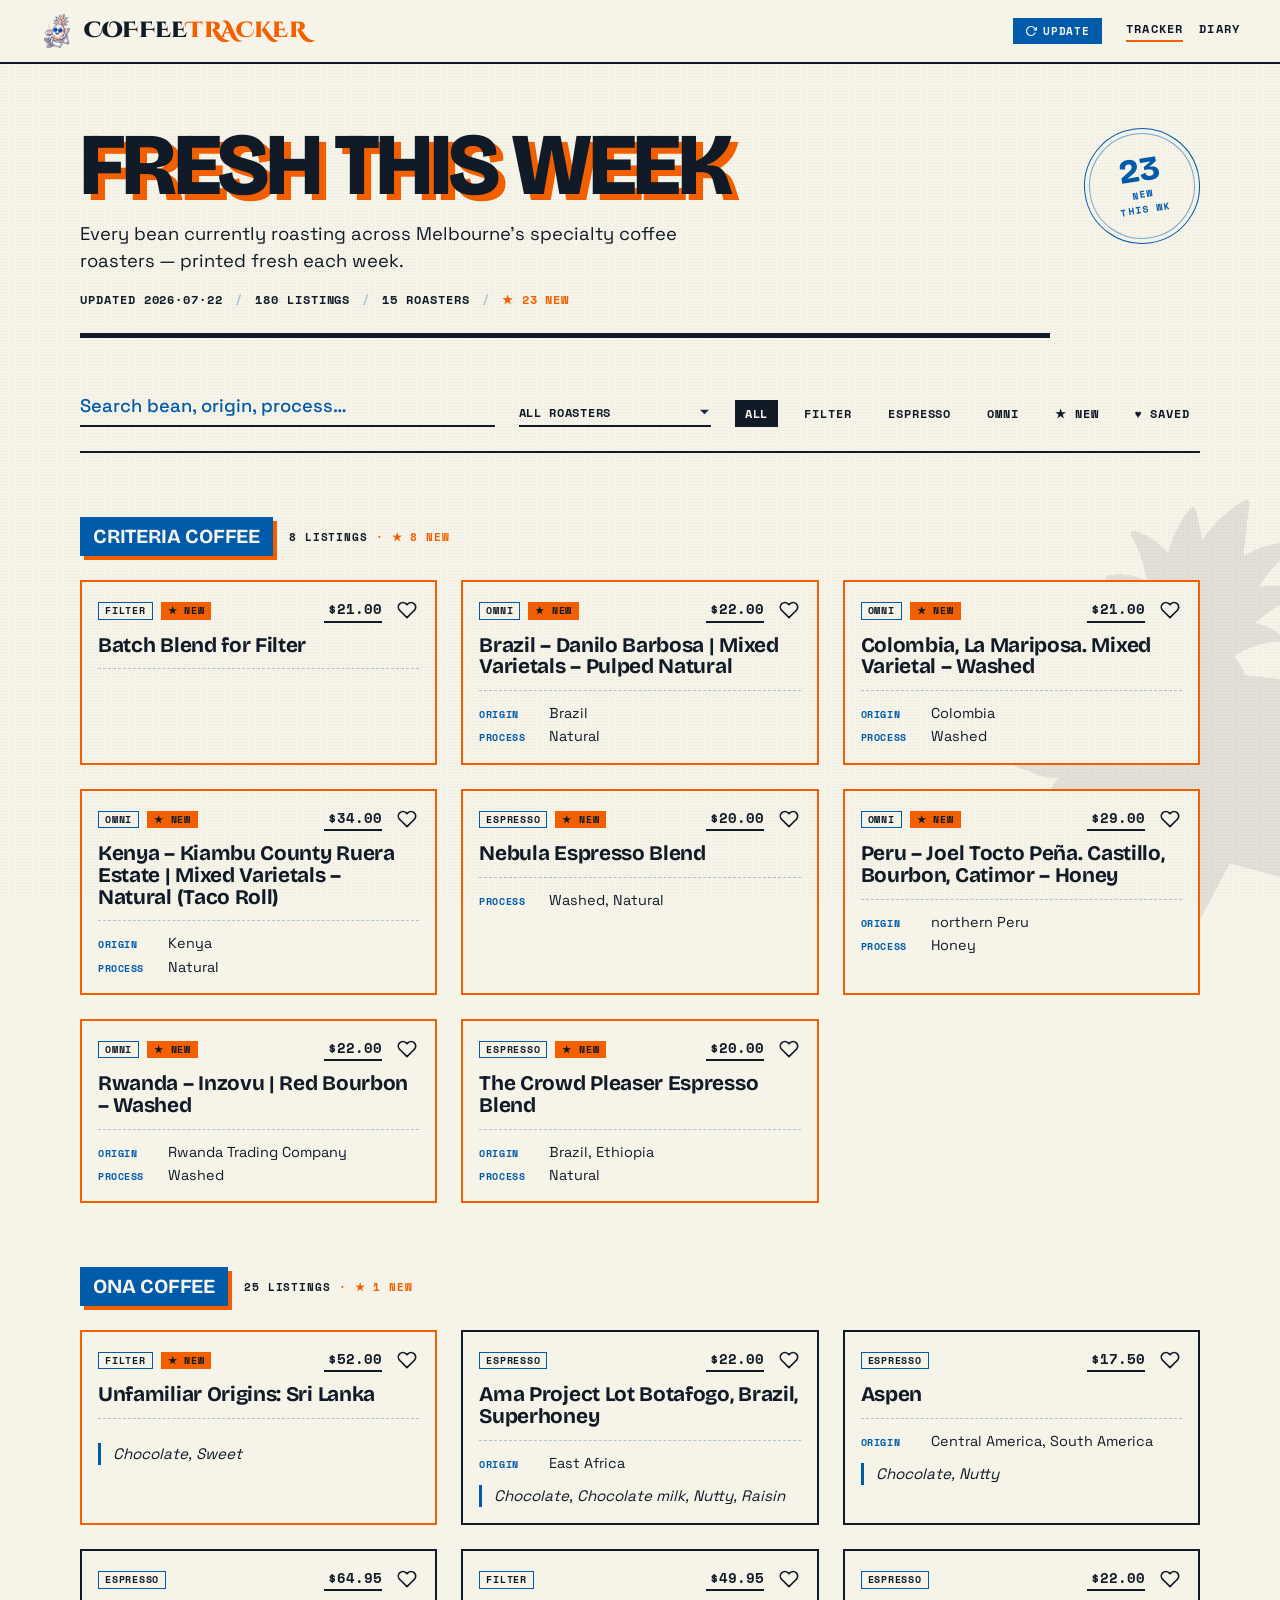
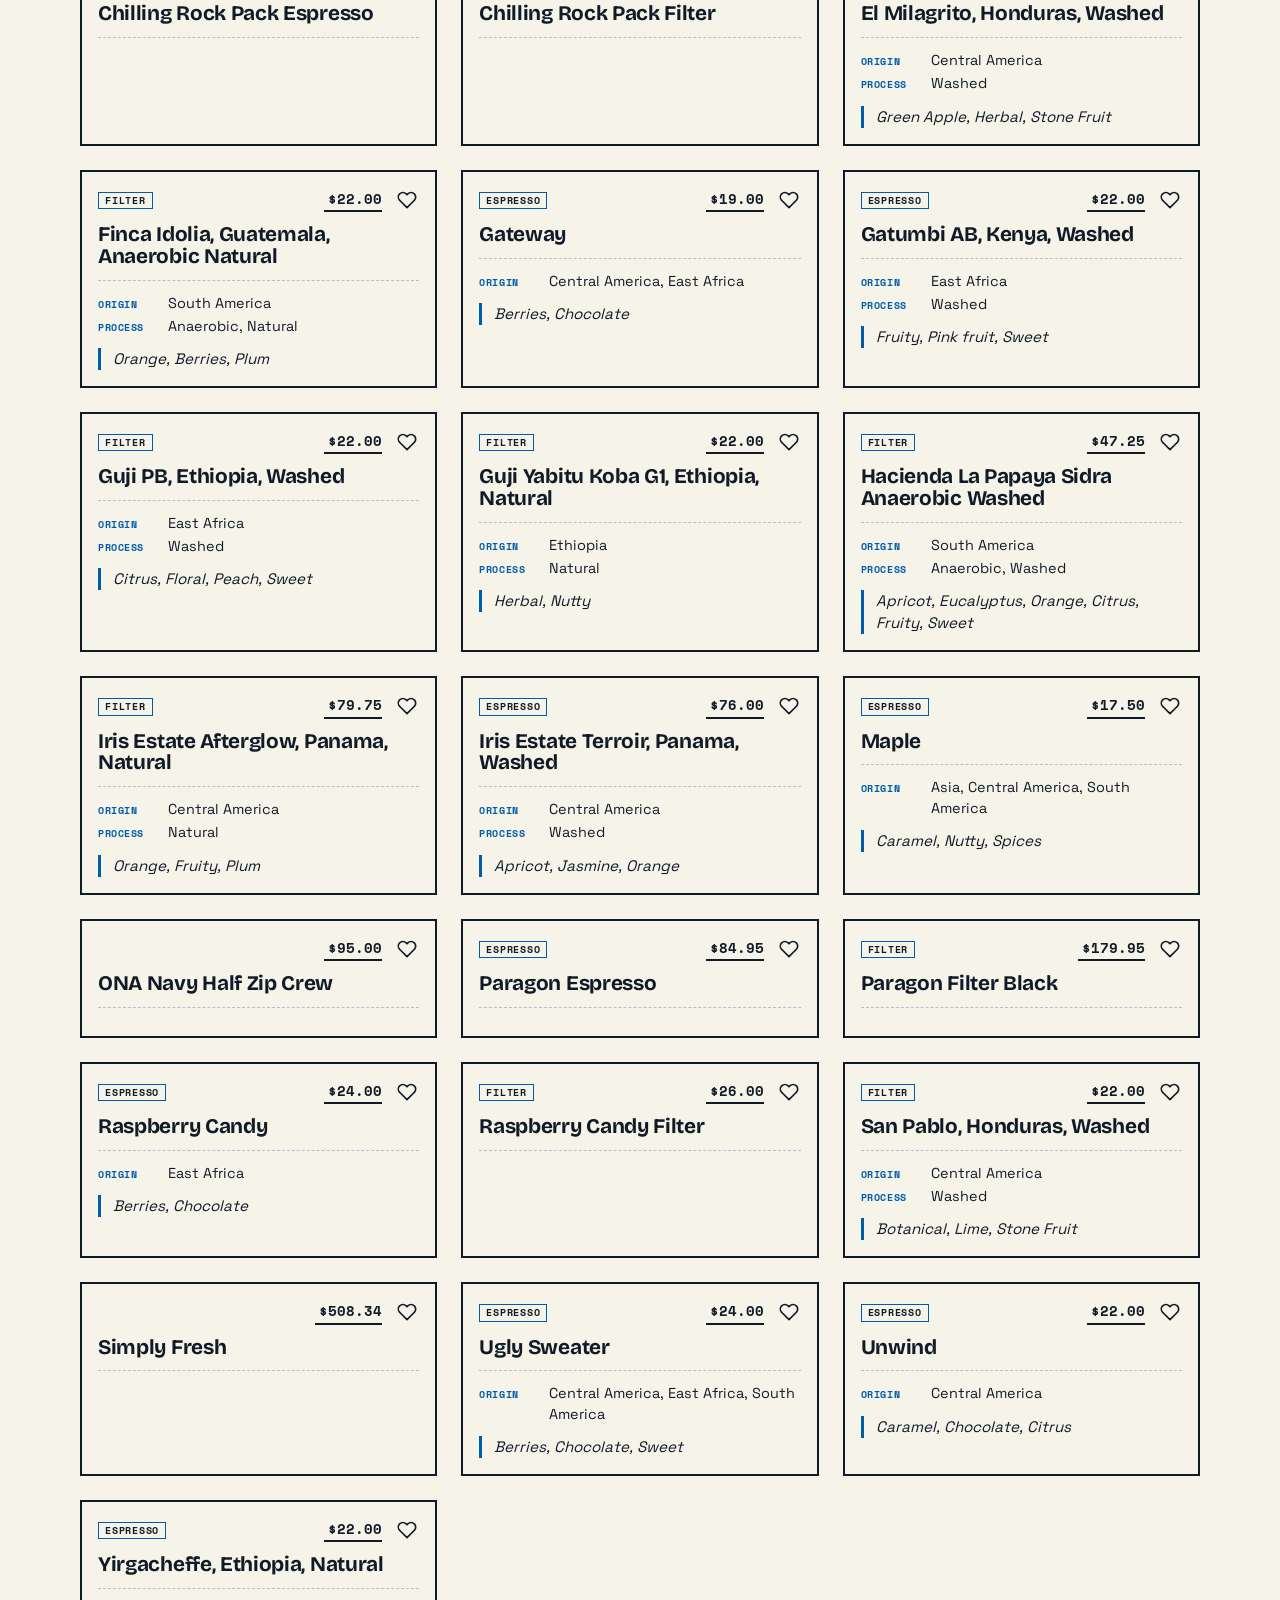
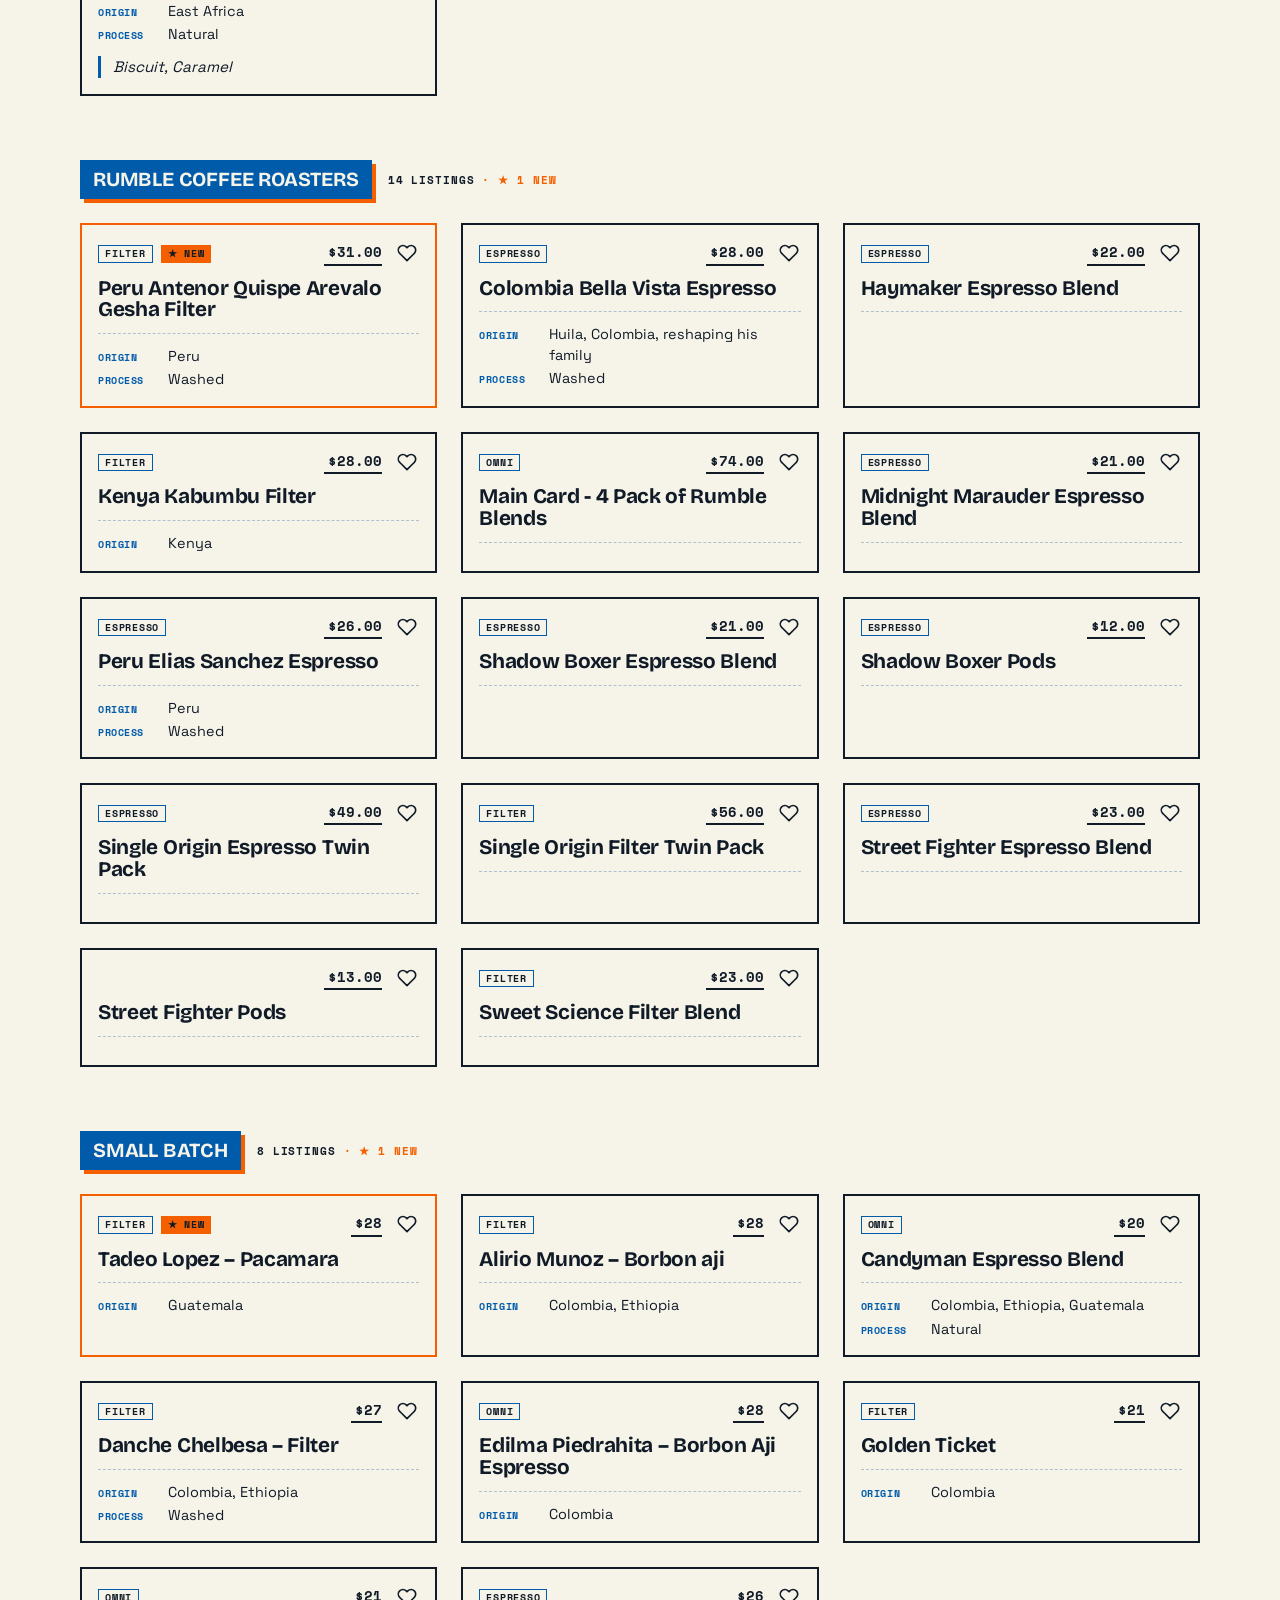
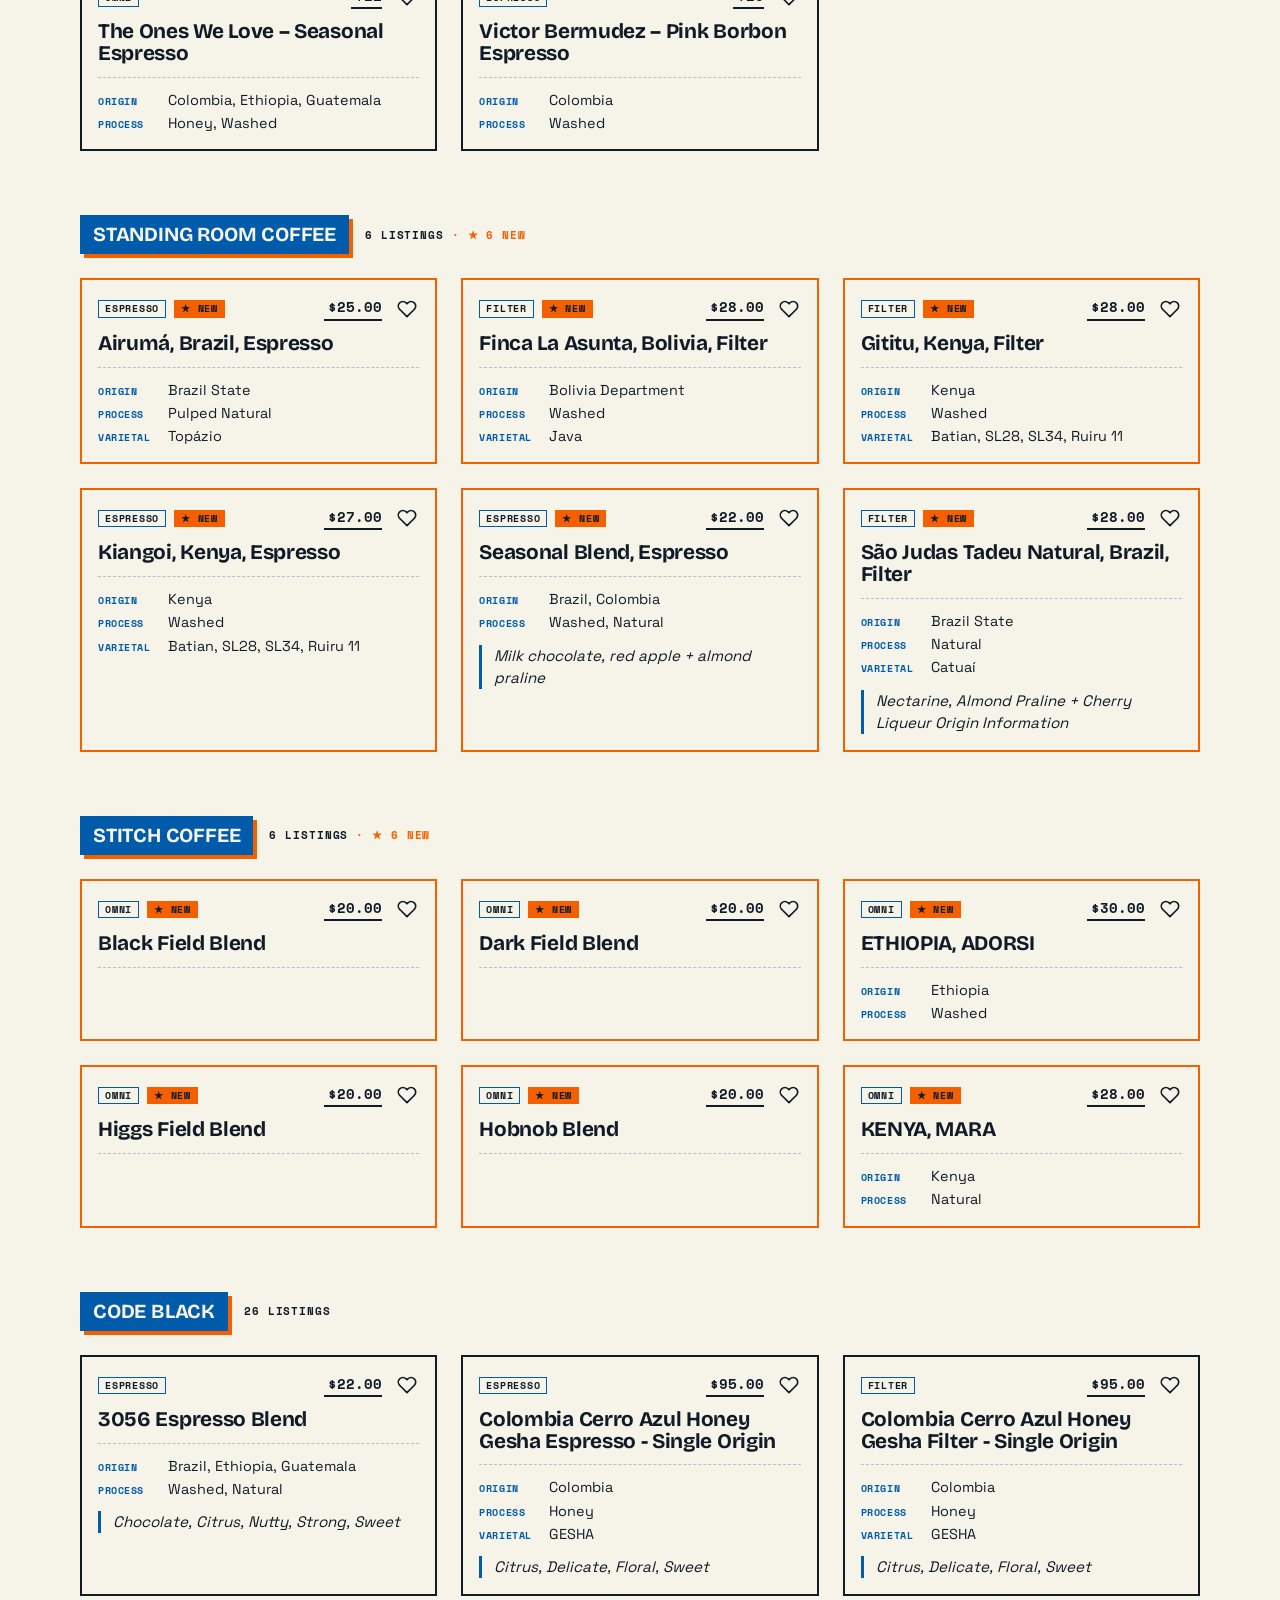
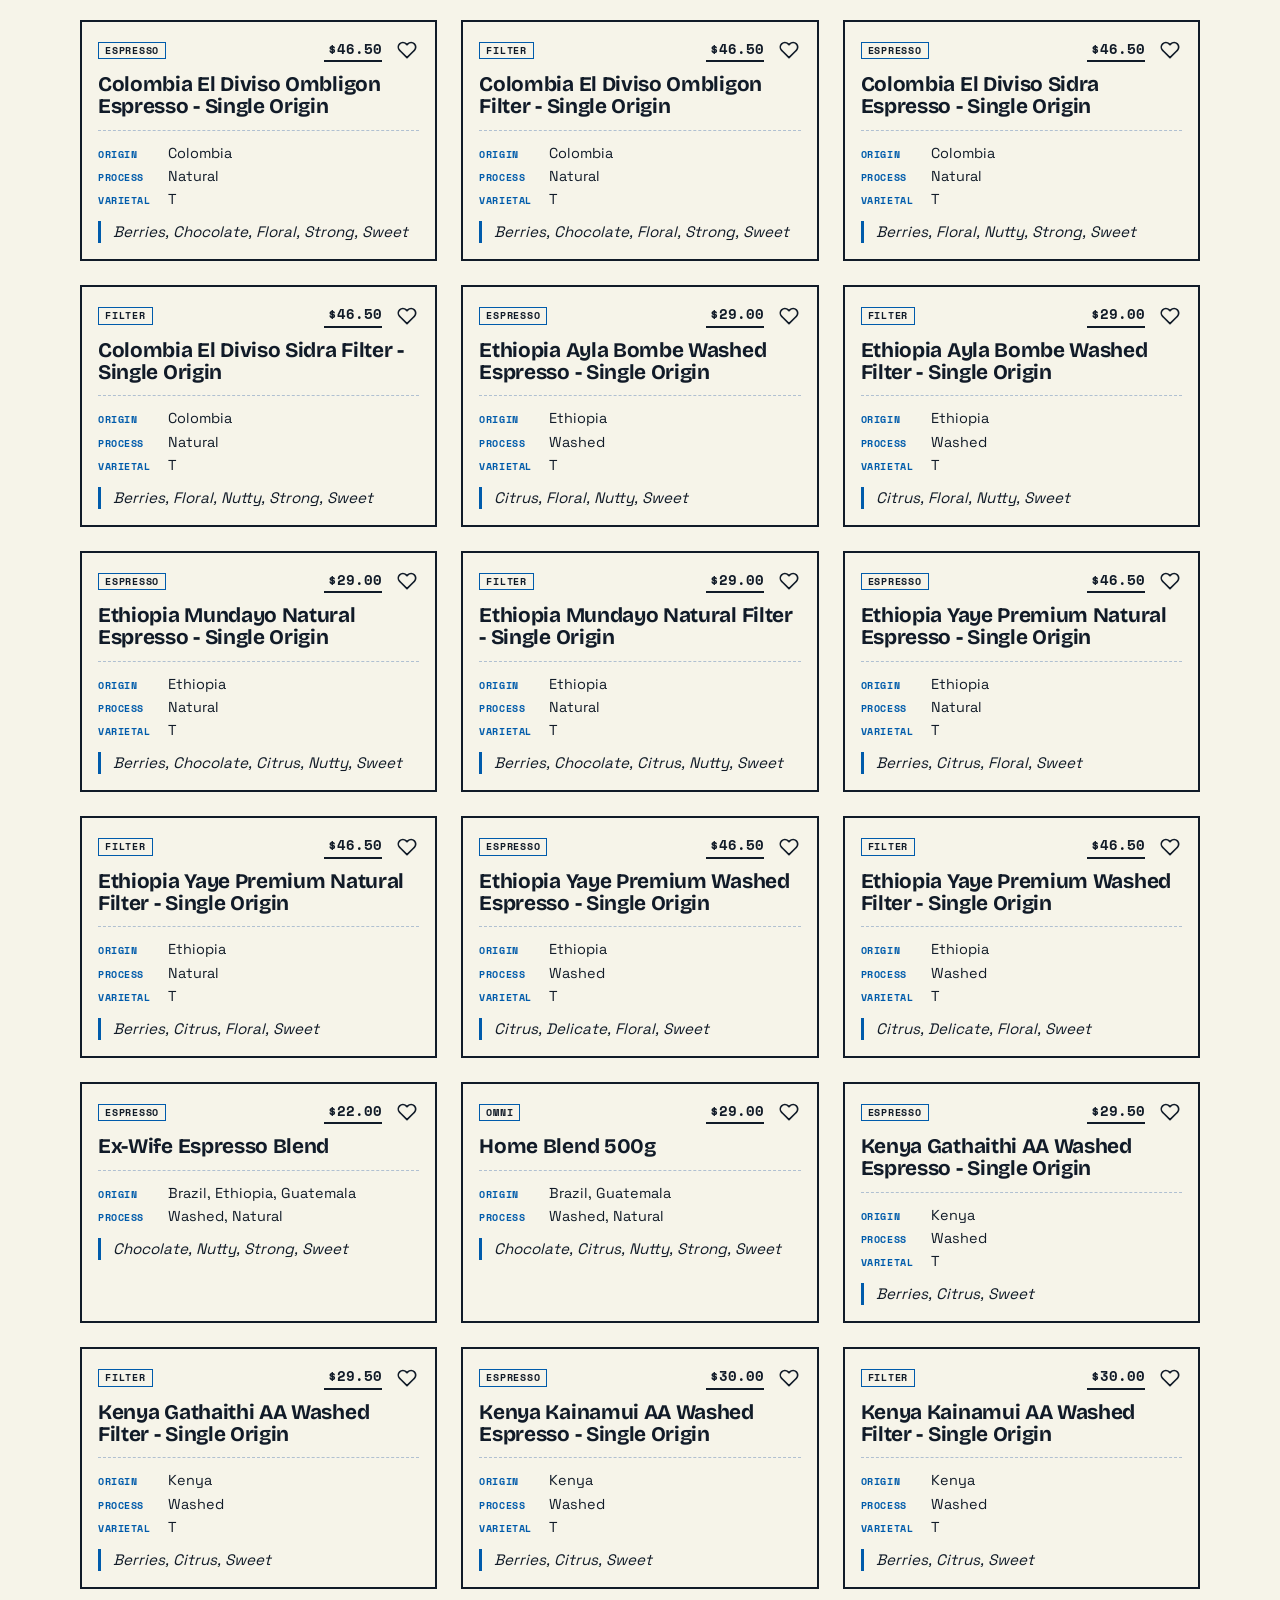
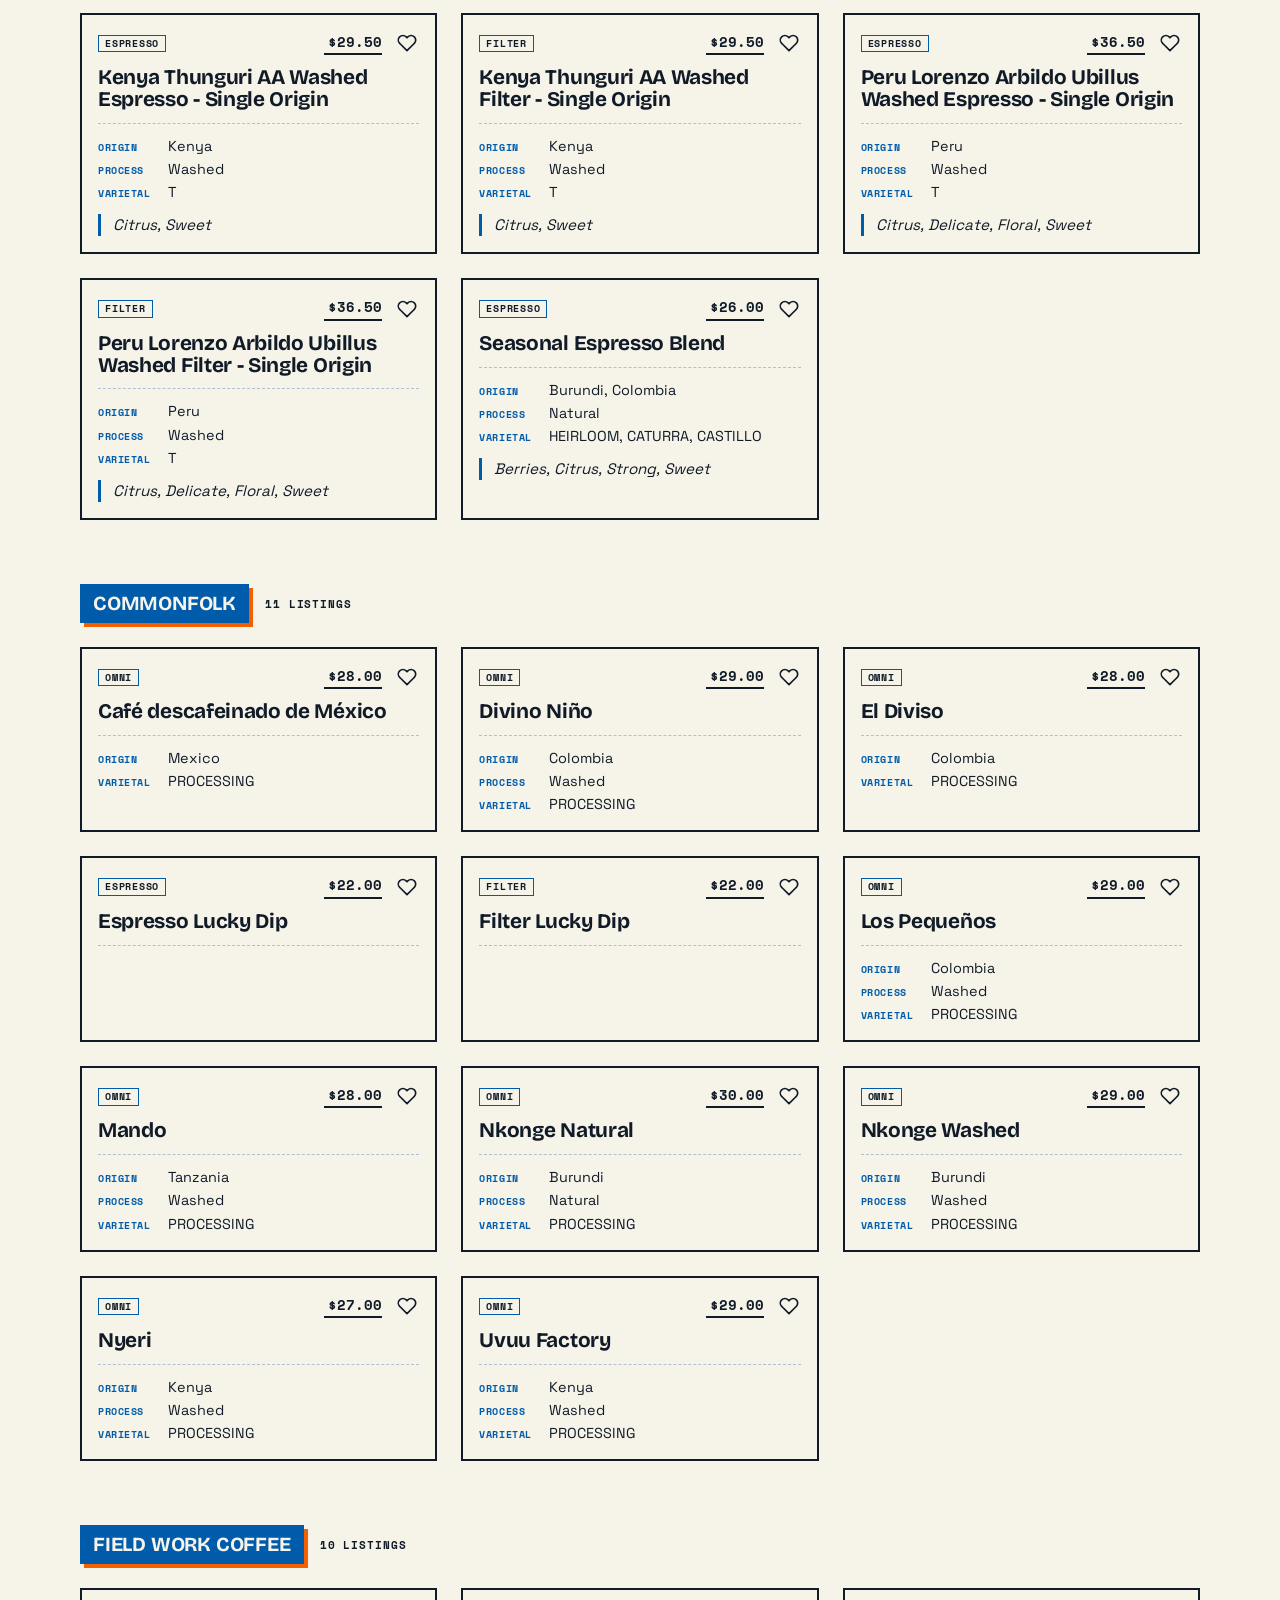
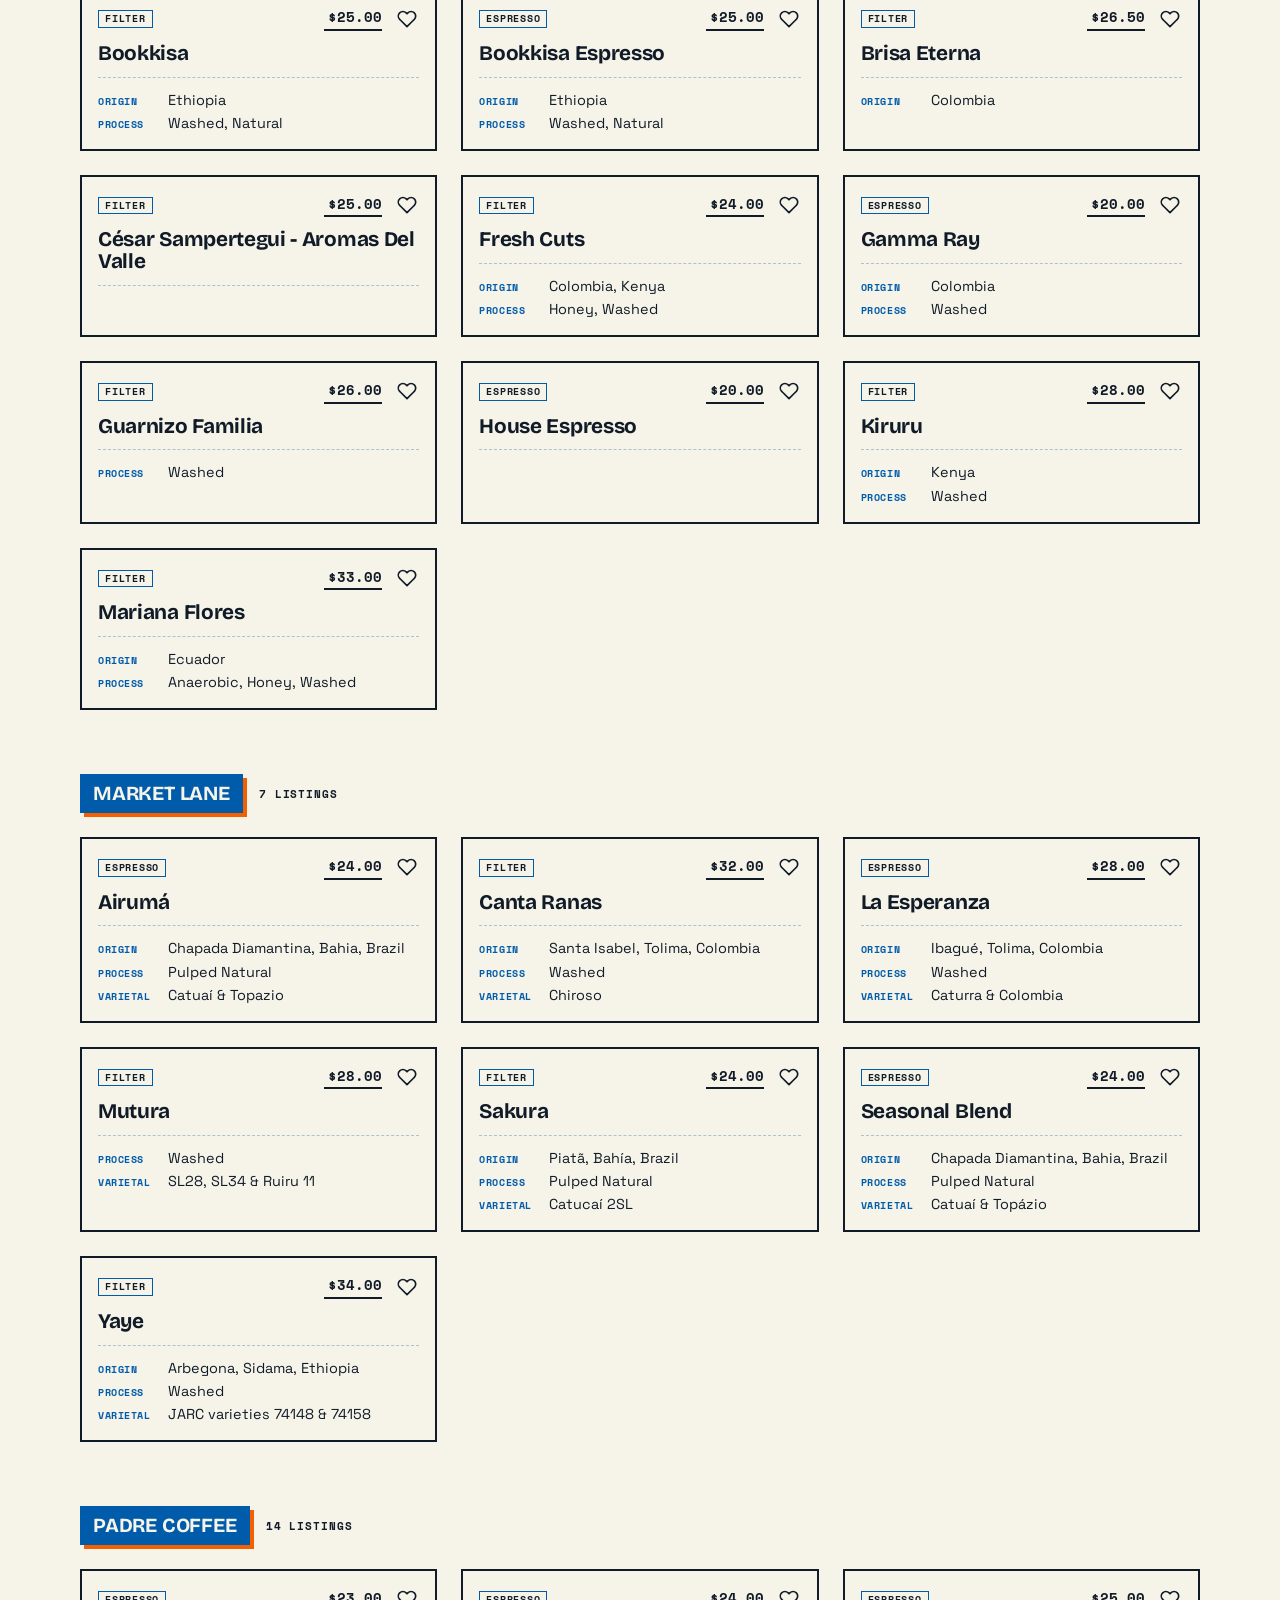
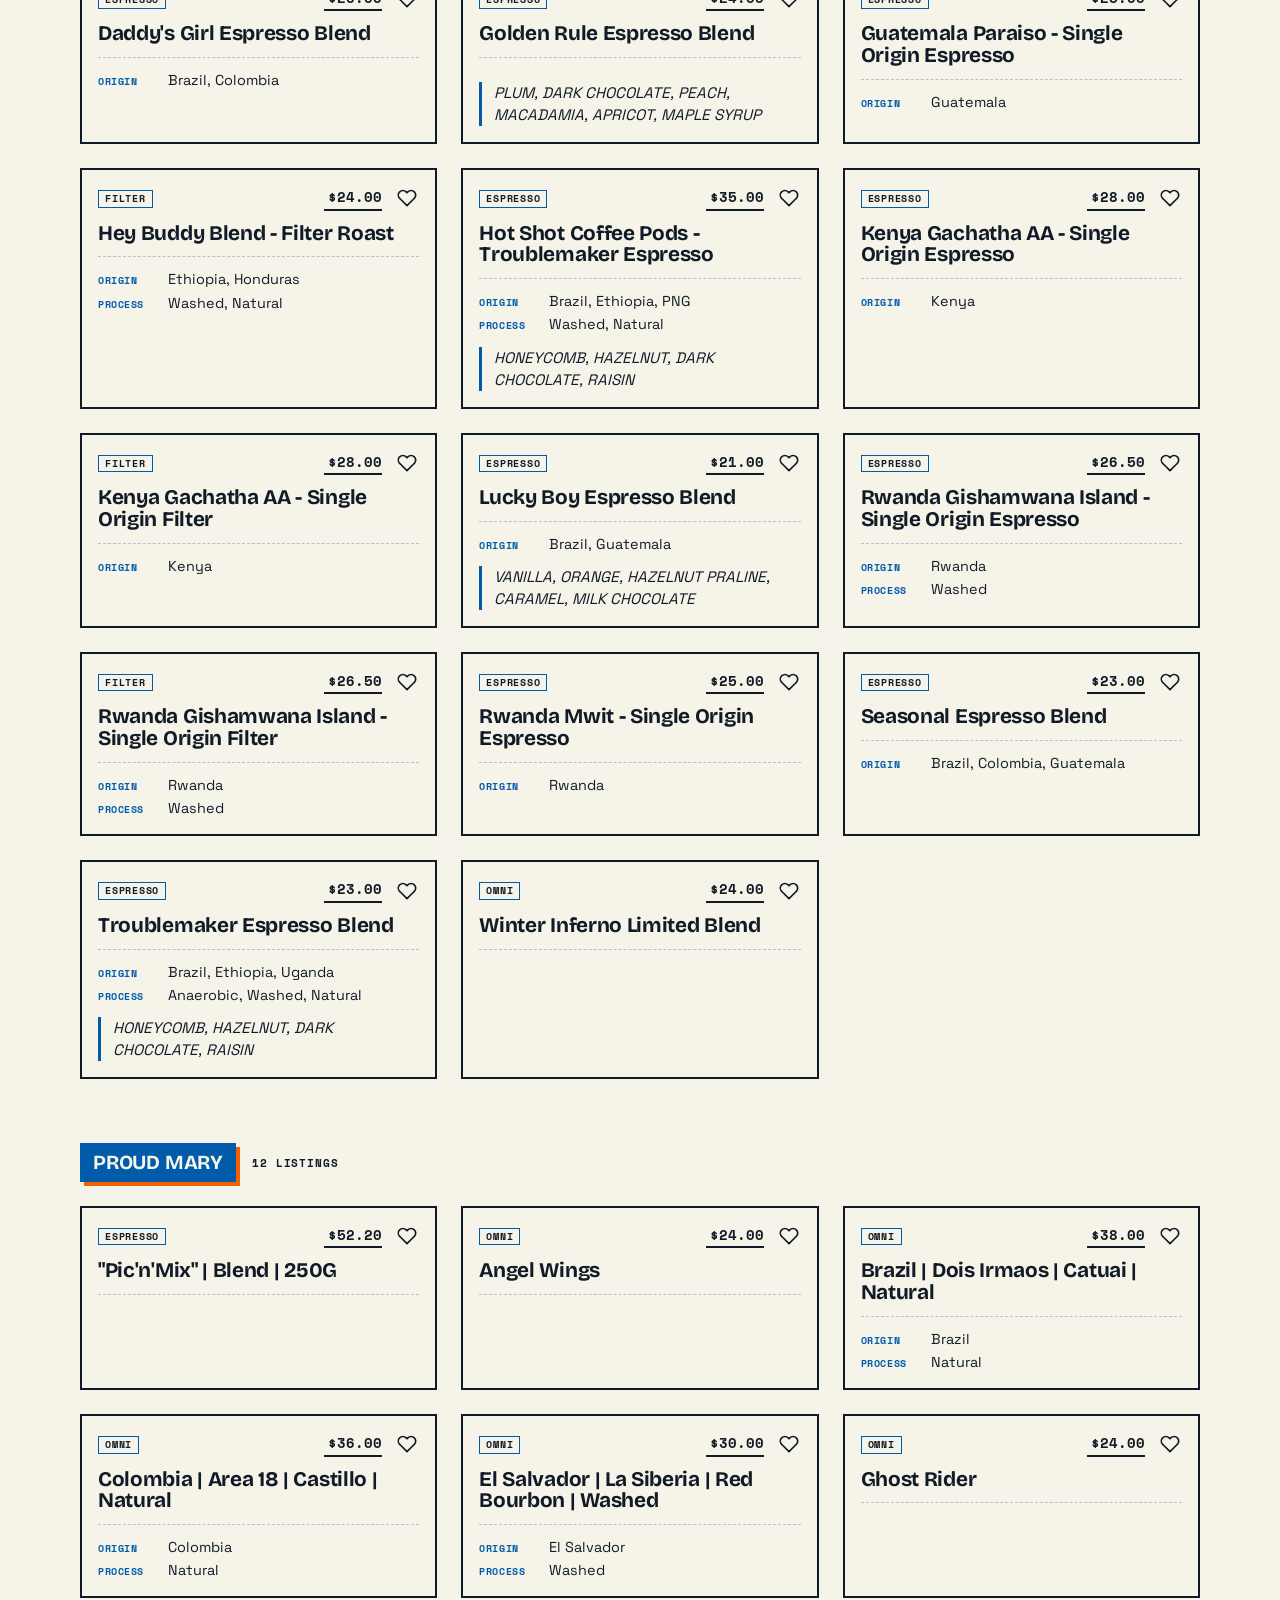
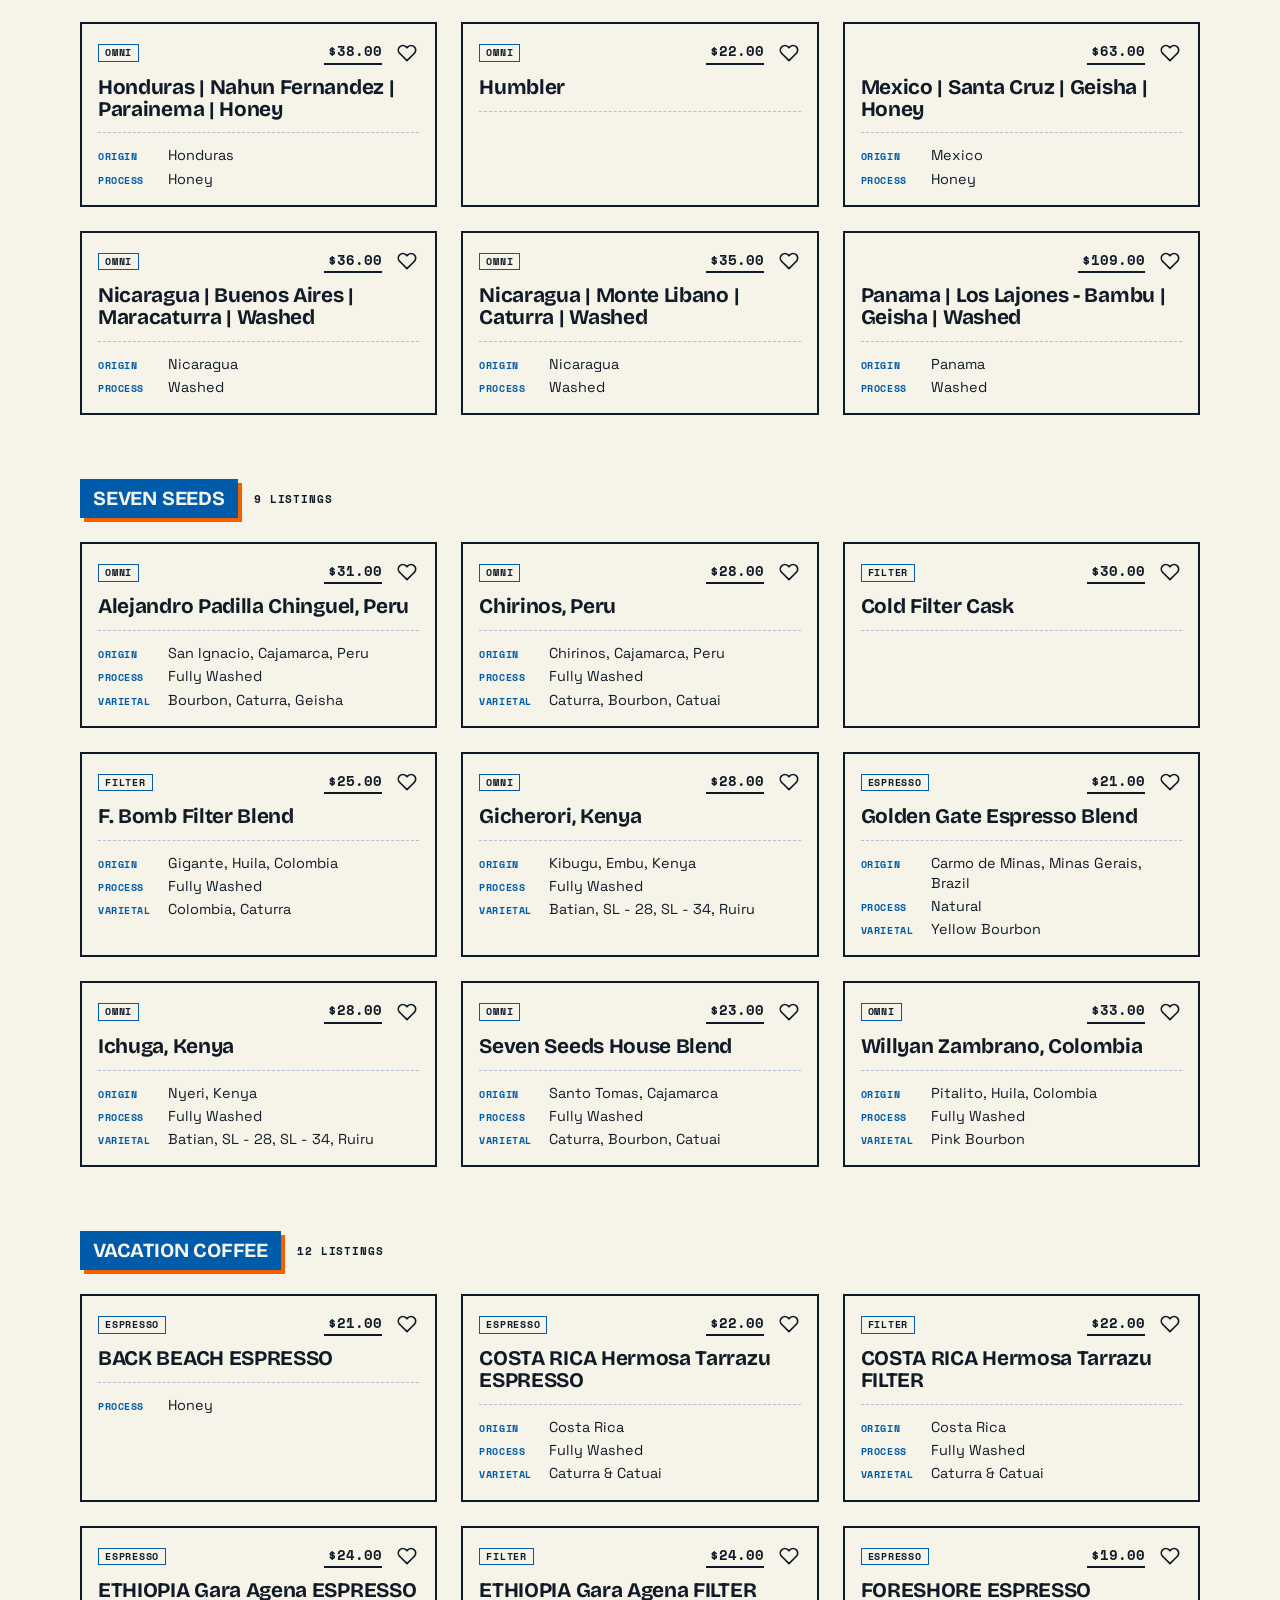
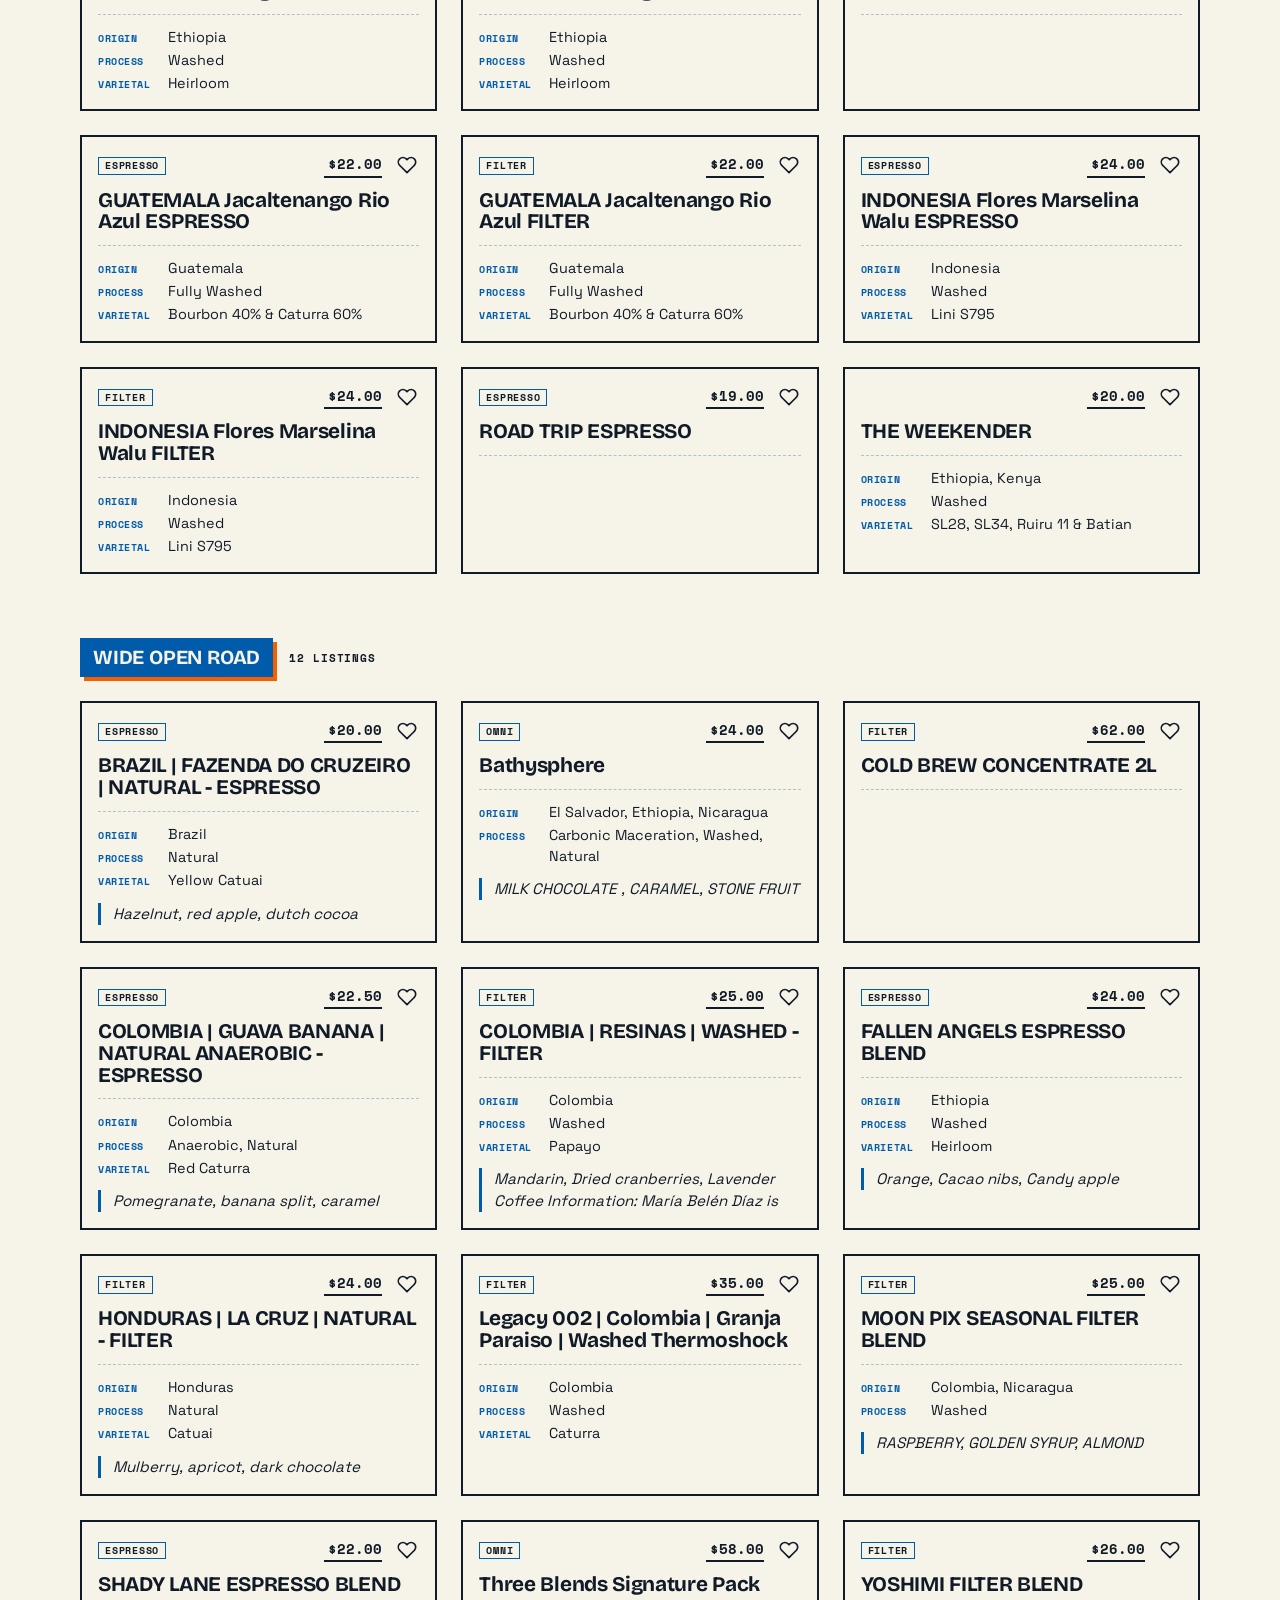
==== commit 0dd8011b: "feat(tracker): save coffees with a ♥, synced across devices Adds a heart to every card so a coffee y" ====
--- a/docs/index.html
+++ b/docs/index.html
@@ -26,6 +26,7 @@
 
     --blue:     oklch(47% 0.15 252);     /* riso blue — structure */
     --orange:   oklch(67% 0.205 47);     /* riso fluoro orange — reserved for NEW */
+    --red:      oklch(60% 0.23 22);      /* riso fluoro red — reserved for SAVED */
 
     --ok:       oklch(52% 0.13 150);     /* update success */
     --err:      oklch(55% 0.19 27);      /* update error */
@@ -209,6 +210,7 @@
   .filter-pill:hover { color: var(--blue); }
   .filter-pill:focus-visible { outline: 2px solid var(--blue); outline-offset: 2px; }
   .filter-pill.active { color: var(--paper); background: var(--ink); }
+  .filter-pill.fav-pill.active { color: var(--paper); background: var(--red); border-color: var(--red); }
 
   /* ── Roaster category section ── */
   main { padding-bottom: var(--space-3xl); }
@@ -265,12 +267,39 @@
     padding: 1px 6px; line-height: 1.4; white-space: nowrap;
   }
   .tag.tag-new { color: var(--ink); background: var(--orange); border-color: var(--orange); }
+  .tag.tag-gone { color: var(--paper); background: var(--ink); border-color: var(--ink); }
+  /* price + heart share the top-right corner; baseline comes from the price */
+  .ad-right { display: flex; align-items: center; gap: var(--space-xs); flex-shrink: 0; }
   .ad-price {
     font-family: var(--font-mono); font-weight: 700; font-size: 0.9rem;
     color: var(--ink); white-space: nowrap; flex-shrink: 0;
     font-variant-numeric: tabular-nums; padding-left: 4px;
     border-bottom: 2px solid var(--ink);
   }
+
+  /* ── Favourite heart ── */
+  .fav {
+    -webkit-appearance: none; appearance: none; background: transparent;
+    border: none; cursor: pointer; color: var(--ink); line-height: 0;
+    display: inline-flex; align-items: center; justify-content: center;
+    padding: 7px; margin: -7px -5px -7px 0;   /* 34px hit area, 20px optical */
+    transition: color .14s var(--ease-out), transform .14s var(--ease-out);
+  }
+  .fav svg { width: 20px; height: 20px; display: block; }
+  .fav:hover { color: var(--red); transform: scale(1.15); }
+  .fav:focus-visible { outline: 2px solid var(--blue); outline-offset: 1px; }
+  .fav.on { color: var(--red); }
+
+  /* ── Saved but no longer in this week's data ── */
+  .ad.is-gone { border-style: dashed; border-color: var(--rule); background: var(--paper-2); }
+  .ad.is-gone .ad-name { color: oklch(45% 0.02 255); }
+  .ad-lastseen {
+    font-family: var(--font-mono); font-size: 0.6rem; font-weight: 700;
+    text-transform: uppercase; letter-spacing: 0.06em; color: var(--blue);
+    margin-top: var(--space-sm);
+  }
+  .roaster-tab.tab-gone { background: var(--ink); }
+  .roaster-tab.tab-gone::before { background: var(--rule); }
   .ad-name {
     font-family: var(--font-display); font-weight: 700;
     font-size: 1.3rem; line-height: 1.05; letter-spacing: -0.015em;
@@ -294,6 +323,83 @@
     font-size: 0.95rem; line-height: 1.45; color: var(--ink);
     border-left: 3px solid var(--blue); padding-left: var(--space-sm);
   }
+
+  /* ── Sync bar (only inside the Saved view) ── */
+  .sync-bar {
+    display: flex; align-items: center; gap: var(--space-md); flex-wrap: wrap;
+    margin-top: var(--space-xl); padding: var(--space-sm) var(--space-md);
+    border: 2px dashed var(--rule); background: var(--paper-2);
+    font-family: var(--font-mono); font-size: 0.68rem; font-weight: 700;
+    text-transform: uppercase; letter-spacing: 0.08em;
+  }
+  .sync-state { color: var(--blue); }
+  .sync-state.is-err { color: var(--err); }
+  .sync-state.is-ok  { color: var(--ok); }
+  .sync-link {
+    font: inherit; color: var(--ink); background: transparent;
+    border: none; border-bottom: 2px solid var(--red);
+    padding: 0 0 1px; cursor: pointer; margin-left: auto;
+  }
+  .sync-link:hover { color: var(--red); }
+  .sync-link:focus-visible { outline: 2px solid var(--blue); outline-offset: 3px; }
+
+  /* ── Sync dialog ── */
+  .modal-backdrop {
+    position: fixed; inset: 0; z-index: 500;
+    background: oklch(22% 0.03 255 / 0.55);
+    display: flex; align-items: center; justify-content: center; padding: var(--space-md);
+  }
+  .modal-backdrop[hidden] { display: none; }
+  .modal {
+    position: relative; width: min(100%, 500px); max-height: 88vh; overflow-y: auto;
+    background: var(--paper); border: 2.5px solid var(--ink);
+    box-shadow: 8px 8px 0 var(--blue); padding: var(--space-xl);
+  }
+  .modal h2 {
+    font-family: var(--font-display); font-weight: 800; font-size: 1.5rem;
+    text-transform: uppercase; letter-spacing: -0.02em; line-height: 1;
+    margin-bottom: var(--space-sm);
+  }
+  .modal p { font-size: 0.92rem; margin-bottom: var(--space-md); }
+  .modal .mono-note {
+    font-family: var(--font-mono); font-size: 0.66rem; font-weight: 700;
+    text-transform: uppercase; letter-spacing: 0.08em; color: var(--blue);
+    margin-bottom: var(--space-xs);
+  }
+  .modal-close {
+    position: absolute; top: 8px; right: 10px; background: transparent; border: none;
+    font-size: 1.6rem; line-height: 1; cursor: pointer; color: var(--ink); padding: 4px;
+  }
+  .modal-close:hover { color: var(--red); }
+  .code-box {
+    font-family: var(--font-mono); font-size: 0.8rem; font-weight: 700;
+    word-break: break-all; background: var(--paper-2);
+    border: 2px solid var(--ink); padding: var(--space-sm); margin-bottom: var(--space-md);
+  }
+  .btn-row { display: flex; gap: var(--space-sm); flex-wrap: wrap; margin-bottom: var(--space-lg); }
+  .btn {
+    font-family: var(--font-mono); font-size: 0.7rem; font-weight: 700;
+    text-transform: uppercase; letter-spacing: 0.08em;
+    border: 2px solid var(--ink); background: var(--ink); color: var(--paper);
+    padding: 8px 13px; cursor: pointer; line-height: 1;
+  }
+  .btn:hover { background: var(--blue); border-color: var(--blue); }
+  .btn:focus-visible { outline: 2px solid var(--red); outline-offset: 2px; }
+  .btn.btn-ghost { background: transparent; color: var(--ink); }
+  .btn.btn-ghost:hover { background: var(--paper-2); color: var(--ink); border-color: var(--ink); }
+  .btn.btn-danger { background: transparent; color: var(--err); border-color: var(--err); }
+  .btn.btn-danger:hover { background: var(--err); color: var(--paper); }
+  .modal-rule { border: 0; border-top: 2px solid var(--ink); margin: var(--space-lg) 0; }
+  .code-input {
+    width: 100%; font-family: var(--font-mono); font-size: 0.8rem;
+    padding: var(--space-xs) 0; border: none; border-bottom: 2px solid var(--ink);
+    background: transparent; color: var(--ink); margin-bottom: var(--space-sm);
+  }
+  .code-input:focus { outline: none; border-bottom-color: var(--red); }
+  .modal-msg { font-family: var(--font-mono); font-size: 0.66rem; font-weight: 700;
+               text-transform: uppercase; letter-spacing: 0.08em; min-height: 1em; }
+  .modal-msg.is-err { color: var(--err); }
+  .modal-msg.is-ok  { color: var(--ok); }
 
   /* ── Empty / Loading / Error ── */
   .empty, .loading {
@@ -368,6 +474,7 @@
         <button class="filter-pill" data-profile="espresso">Espresso</button>
         <button class="filter-pill" data-profile="omni">Omni</button>
         <button class="filter-pill" id="newOnlyBtn">★ New</button>
+        <button class="filter-pill fav-pill" id="favOnlyBtn">♥ Saved</button>
       </div>
     </div>
   </div>
@@ -377,10 +484,263 @@
   </main>
 </div>
 
+<div class="modal-backdrop" id="syncModal" hidden>
+  <div class="modal" role="dialog" aria-modal="true" aria-labelledby="syncTitle">
+    <button class="modal-close" id="syncClose" aria-label="Close">×</button>
+    <h2 id="syncTitle">Sync saved coffees</h2>
+    <div id="syncBody"></div>
+  </div>
+</div>
+
 <script>
 (function () {
-  let allItems = [], roasters = [];
-  let state = { search: '', roaster: '', profile: '', newOnly: false };
+  let allItems = [], roasters = [], generatedAt = '';
+  let state = { search: '', roaster: '', profile: '', newOnly: false, favOnly: false };
+
+  // ── Favourites ────────────────────────────────────────────────────────────
+  // Saved coffees live in localStorage as a full snapshot, not just an id, so a
+  // bean that sells out and drops off data.json can still be shown (flagged
+  // SOLD OUT) instead of silently vanishing. Snapshots are dropped GONE_TTL_DAYS
+  // after we first notice they're gone.
+  const FAV_KEY = 'coffee-tracker:favourites';
+  const FAV_VERSION = 2;
+  const GONE_TTL_DAYS = 14;
+  const GONE_TTL_MS = GONE_TTL_DAYS * 24 * 60 * 60 * 1000;
+  // Tombstones outlive the sold-out window by a lot: a device that has been
+  // offline for weeks must still learn about a deletion when it reconnects.
+  const TOMB_TTL_MS = 90 * 24 * 60 * 60 * 1000;
+  const SYNC_URL = 'https://coffee-favs.tianshu-tan.workers.dev';
+  const CODE_RE = /^[0-9a-f]{32}$/;
+  const SEP = '␟';                        // printable, survives HTML attrs
+  const DASHES = /[–—‐‑‒―⁻₋]/g;
+
+  const HEART_OFF = '<svg viewBox="0 0 24 24" fill="none" stroke="currentColor" stroke-width="2" stroke-linecap="round" stroke-linejoin="round"><path d="M20.8 4.6a5.5 5.5 0 0 0-7.8 0L12 5.7l-1-1.1a5.5 5.5 0 0 0-7.8 7.8l1.1 1.1L12 21.2l7.7-7.7 1.1-1.1a5.5 5.5 0 0 0 0-7.8z"/></svg>';
+  const HEART_ON  = '<svg viewBox="0 0 24 24" fill="currentColor" stroke="currentColor" stroke-width="2" stroke-linecap="round" stroke-linejoin="round"><path d="M20.8 4.6a5.5 5.5 0 0 0-7.8 0L12 5.7l-1-1.1a5.5 5.5 0 0 0-7.8 7.8l1.1 1.1L12 21.2l7.7-7.7 1.1-1.1a5.5 5.5 0 0 0 0-7.8z"/></svg>';
+
+  let favs = {};            // key -> snapshot
+  let tombs = {};           // key -> deleted_at (ms) — needed so a delete on one
+                            // device isn't undone by another device's stale copy
+  let syncCfg = { code: null, last_synced: 0 };
+  let liveKeys = new Set(); // keys present in the current data.json
+  let itemByKey = new Map();
+
+  // Mirrors item_key() in generate_web_data.py so a bean keeps its identity
+  // across weekly scrapes even if dashes or spacing drift.
+  function normPart(s) {
+    return (s || '').normalize('NFKC').replace(DASHES, '-')
+                    .replace(/\s+/g, ' ').trim().toLowerCase();
+  }
+  function keyOf(item) {
+    return normPart(item.roaster) + SEP + normPart(item.bean_name);
+  }
+
+  function loadStore() {
+    let parsed = null;
+    try { parsed = JSON.parse(localStorage.getItem(FAV_KEY) || 'null'); } catch {}
+    if (!parsed || typeof parsed !== 'object') return;
+    // v1 had no tombstones and no sync config; items carry over as-is.
+    if (parsed.v === 1 || parsed.v === 2) {
+      favs = parsed.items && typeof parsed.items === 'object' ? parsed.items : {};
+      tombs = parsed.tombstones && typeof parsed.tombstones === 'object' ? parsed.tombstones : {};
+      const s = parsed.sync;
+      if (s && CODE_RE.test(s.code || '')) syncCfg = { code: s.code, last_synced: s.last_synced || 0 };
+    }
+  }
+  function saveStore() {
+    try {
+      localStorage.setItem(FAV_KEY, JSON.stringify({
+        v: FAV_VERSION, items: favs, tombstones: tombs, sync: syncCfg
+      }));
+    } catch {}   // private mode / quota — favourites stay in memory for this session
+  }
+
+  function snapshot(item) {
+    return {
+      roaster: item.roaster, bean_name: item.bean_name, url: item.url,
+      roast_profile: item.roast_profile, origin: item.origin,
+      price_aud: item.price_aud, process: item.process,
+      varietal: item.varietal, flavour_profile: item.flavour_profile,
+      last_seen: generatedAt
+    };
+  }
+
+  // Runs once per load, only after data.json parsed successfully — a failed
+  // fetch must never be read as "everything sold out".
+  function reconcileFavs() {
+    const now = Date.now();
+    for (const [k, fav] of Object.entries(favs)) {
+      if (liveKeys.has(k)) {
+        favs[k] = Object.assign(snapshot(itemByKey.get(k)), { saved_at: fav.saved_at });
+      } else if (!fav.missing_since) {
+        fav.missing_since = now;
+      } else if (now - fav.missing_since > GONE_TTL_MS) {
+        // An expiry is a real deletion — tombstone it so other devices expire it
+        // too instead of syncing it back.
+        delete favs[k];
+        tombs[k] = now;
+      }
+    }
+    for (const [k, t] of Object.entries(tombs)) {
+      if (now - t > TOMB_TTL_MS) delete tombs[k];
+    }
+    saveStore();
+  }
+
+  function toggleFav(key) {
+    if (favs[key]) {
+      delete favs[key];
+      tombs[key] = Date.now();
+    } else {
+      const item = itemByKey.get(key);
+      if (!item) return;   // gone items are always already saved
+      favs[key] = Object.assign(snapshot(item), { saved_at: Date.now() });
+      delete tombs[key];
+    }
+    saveStore();
+    scheduleSync();
+  }
+
+  // ── Merge ────────────────────────────────────────────────────────────────
+  // Last-write-wins per key across four timestamps (local save, remote save,
+  // local delete, remote delete). Convergent: two devices that merge the same
+  // pair of documents in either order land on the same result, so a lost PUT
+  // race self-heals on the next sync.
+  function mergeDocs(lItems, lTombs, rItems, rTombs) {
+    const items = {}, tombstones = {};
+    const keys = new Set([
+      ...Object.keys(lItems), ...Object.keys(rItems),
+      ...Object.keys(lTombs), ...Object.keys(rTombs),
+    ]);
+    for (const k of keys) {
+      const li = lItems[k], ri = rItems[k];
+      const ls = (li && li.saved_at) || 0, rs = (ri && ri.saved_at) || 0;
+      const lt = lTombs[k] || 0,           rt = rTombs[k] || 0;
+      const best = Math.max(ls, rs, lt, rt);
+      if (!best) continue;
+
+      if (best === ls || best === rs) {   // a save is newest — item lives
+        let chosen;
+        if (rs > ls) chosen = Object.assign({}, ri);
+        else if (ls > rs) chosen = Object.assign({}, li);
+        else chosen = Object.assign({}, (ri && ri.last_seen) > (li && li.last_seen) ? ri : li);
+        // Expiry counts from when the bean was FIRST seen missing anywhere.
+        const seenMissing = [li && li.missing_since, ri && ri.missing_since].filter(Boolean);
+        if (seenMissing.length) chosen.missing_since = Math.min.apply(null, seenMissing);
+        else delete chosen.missing_since;
+        items[k] = chosen;
+      } else {
+        tombstones[k] = Math.max(lt, rt);
+      }
+    }
+    return { items, tombstones };
+  }
+
+  // Identity + timing only — enough to tell whether a push would change anything.
+  function canon(items, tombstones) {
+    const parts = [];
+    for (const k of Object.keys(items).sort()) parts.push('i' + k + ':' + (items[k].saved_at || 0));
+    for (const k of Object.keys(tombstones).sort()) parts.push('t' + k + ':' + tombstones[k]);
+    return parts.join('|');
+  }
+
+  function favCount() { return Object.keys(favs).length; }
+
+  function updateFavPill() {
+    const n = favCount();
+    document.getElementById('favOnlyBtn').textContent = n ? `♥ Saved ${n}` : '♥ Saved';
+  }
+
+  // ── Sync engine ──────────────────────────────────────────────────────────
+  // Sync is strictly additive to local storage: every failure path leaves the
+  // page fully usable offline, and nothing here can block rendering.
+  let syncTimer = null, syncing = false, syncState = 'idle';
+
+  function setSyncState(s) { syncState = s; paintSyncBar(); }
+
+  function newSyncCode() {
+    const b = new Uint8Array(16);
+    crypto.getRandomValues(b);
+    return Array.from(b, x => x.toString(16).padStart(2, '0')).join('');
+  }
+
+  function scheduleSync() {
+    if (!syncCfg.code) return;
+    clearTimeout(syncTimer);
+    syncTimer = setTimeout(() => { syncNow(); }, 2000);
+  }
+
+  async function syncNow() {
+    if (!syncCfg.code || syncing) return;
+    syncing = true;
+    setSyncState('syncing');
+    const before = canon(favs, tombs);
+    try {
+      const res = await fetch(`${SYNC_URL}/favs/${syncCfg.code}`, { cache: 'no-store' });
+      if (!res.ok) throw new Error('pull ' + res.status);
+      const remote = await res.json();
+      const rItems = (remote && remote.items) || {};
+      const rTombs = (remote && remote.tombstones) || {};
+
+      const merged = mergeDocs(favs, tombs, rItems, rTombs);
+      favs = merged.items;
+      tombs = merged.tombstones;
+      reconcileFavs();       // re-apply liveness + expiry to whatever arrived
+
+      if (canon(favs, tombs) !== canon(rItems, rTombs)) {
+        const put = await fetch(`${SYNC_URL}/favs/${syncCfg.code}`, {
+          method: 'PUT',
+          headers: { 'Content-Type': 'application/json' },
+          body: JSON.stringify({ items: favs, tombstones: tombs }),
+        });
+        if (!put.ok) throw new Error('push ' + put.status);
+      }
+
+      syncCfg.last_synced = Date.now();
+      saveStore();
+      setSyncState('ok');
+      if (canon(favs, tombs) !== before) { updateFavPill(); render(); }
+    } catch {
+      setSyncState('error');   // stays local-only; retried next load or change
+    } finally {
+      syncing = false;
+    }
+  }
+
+  function enableSync(code) {
+    syncCfg = { code: code || newSyncCode(), last_synced: 0 };
+    saveStore();
+    return syncNow();
+  }
+  function disableSync() {
+    syncCfg = { code: null, last_synced: 0 };
+    saveStore();
+    setSyncState('idle');
+  }
+
+  function agoText(ts) {
+    if (!ts) return 'never';
+    const m = Math.floor((Date.now() - ts) / 60000);
+    if (m < 1) return 'just now';
+    if (m < 60) return `${m}m ago`;
+    const h = Math.floor(m / 60);
+    return h < 24 ? `${h}h ago` : `${Math.floor(h / 24)}d ago`;
+  }
+
+  function syncBarHTML() {
+    let cls = '', txt;
+    if (!syncCfg.code)              txt = 'This device only — not synced';
+    else if (syncState === 'syncing') txt = 'Syncing…';
+    else if (syncState === 'error') { txt = `Sync failed — saved locally · last synced ${agoText(syncCfg.last_synced)}`; cls = ' is-err'; }
+    else                            { txt = `Synced · ${agoText(syncCfg.last_synced)}`; cls = ' is-ok'; }
+    return `<div class="sync-bar">
+      <span class="sync-state${cls}">${txt}</span>
+      <button class="sync-link" id="syncSetup">${syncCfg.code ? 'Sync settings' : 'Sync across devices'}</button>
+    </div>`;
+  }
+  function paintSyncBar() {
+    const bar = document.querySelector('.sync-bar');
+    if (bar) bar.outerHTML = syncBarHTML();
+  }
 
   fetch('data.json')
     .then(r => { if (!r.ok) throw new Error(`HTTP ${r.status}`); return r.json(); })
@@ -394,7 +754,24 @@
   function init(data) {
     allItems = data.items || [];
     roasters = data.roasters || [];
+    generatedAt = data.generated_at || '';
     const s = data.stats || {};
+
+    itemByKey = new Map(allItems.map(i => [keyOf(i), i]));
+    liveKeys = new Set(itemByKey.keys());
+    loadStore();
+    reconcileFavs();
+    updateFavPill();
+
+    // Arriving from a sync link on a second device: adopt the code, then strip
+    // it from the URL so it isn't left sitting in history or a shared screenshot.
+    const linked = (location.hash || '').match(/^#sync=([0-9a-f]{32})$/);
+    if (linked) {
+      history.replaceState(null, '', location.pathname + location.search);
+      enableSync(linked[1]);
+    } else if (syncCfg.code) {
+      syncNow();
+    }
 
     document.getElementById('dateline').innerHTML =
       `<span>Updated ${esc((data.generated_at || '').replace(/-/g, '·').split(' ')[0])}</span>` +
@@ -416,34 +793,60 @@
     document.dispatchEvent(new CustomEvent('coffeeDataLoaded', { detail: data.generated_at }));
   }
 
+  // Roaster / profile / search — shared by in-stock and delisted pools.
+  function matches(item) {
+    const q = state.search.toLowerCase().trim();
+    if (state.roaster && item.roaster !== state.roaster) return false;
+    if (state.profile && item.roast_profile !== state.profile) return false;
+    if (q) {
+      const h = [item.bean_name, item.origin, item.process,
+                 item.varietal, item.flavour_profile, item.roaster].join(' ').toLowerCase();
+      if (!h.includes(q)) return false;
+    }
+    return true;
+  }
+
   function filtered() {
-    const q = state.search.toLowerCase().trim();
     return allItems.filter(item => {
-      if (state.roaster && item.roaster !== state.roaster) return false;
-      if (state.profile && item.roast_profile !== state.profile) return false;
+      if (!matches(item)) return false;
       if (state.newOnly && !item.is_new) return false;
-      if (q) {
-        const h = [item.bean_name, item.origin, item.process,
-                   item.varietal, item.flavour_profile, item.roaster].join(' ').toLowerCase();
-        if (!h.includes(q)) return false;
-      }
+      if (state.favOnly && !favs[keyOf(item)]) return false;
       return true;
     });
   }
 
+  // Saved beans that have dropped out of the weekly data. Only ever surfaced
+  // under ♥ Saved — never mixed into normal browsing. "New this week" and
+  // delisted are mutually exclusive, so the New filter excludes them too.
+  function goneFavs() {
+    if (!state.favOnly || state.newOnly) return [];
+    return Object.keys(favs)
+      .filter(k => !liveKeys.has(k))
+      .map(k => favs[k])
+      .filter(matches)
+      .sort((a, b) => (a.roaster || '').localeCompare(b.roaster || '') ||
+                      (a.bean_name || '').localeCompare(b.bean_name || ''));
+  }
+
   function render() {
     const items = filtered();
+    const gone = goneFavs();
     const main = document.getElementById('main');
-    if (!items.length) {
-      main.innerHTML = `<div class="empty"><div class="empty-icon">☕</div>No coffees match your filters.</div>`;
+
+    if (!items.length && !gone.length) {
+      main.innerHTML = (state.favOnly && !favCount())
+        ? syncBarHTML() + `<div class="empty"><div class="empty-icon">♡</div>Nothing saved yet.<br>Tap the ♥ on any card to keep it for later.</div>`
+        : `<div class="empty"><div class="empty-icon">☕</div>No coffees match your filters.</div>`;
       return;
     }
+
     const groups = {}, order = [];
     for (const item of items) {
       if (!groups[item.roaster]) { groups[item.roaster] = []; order.push(item.roaster); }
       groups[item.roaster].push(item);
     }
-    main.innerHTML = order.map(roaster => {
+    let html = state.favOnly ? syncBarHTML() : '';
+    html += order.map(roaster => {
       const grp = groups[roaster];
       const newCount = grp.filter(i => i.is_new).length;
       const newPart = newCount > 0 ? ` <span class="new-flag">· ★ ${newCount} New</span>` : '';
@@ -452,34 +855,60 @@
           <span class="roaster-tab">${esc(roaster)}</span>
           <span class="roaster-count">${grp.length} Listing${grp.length === 1 ? '' : 's'}${newPart}</span>
         </div>
-        <div class="coffee-grid">${grp.map(adHTML).join('')}</div>
+        <div class="coffee-grid">${grp.map(i => adHTML(i, false)).join('')}</div>
       </section>`;
     }).join('');
+
+    if (gone.length) {
+      html += `<section class="roaster-section">
+        <div class="roaster-head">
+          <span class="roaster-tab tab-gone">No Longer Listed</span>
+          <span class="roaster-count">${gone.length} Saved · gone from this week's data · auto-removed after ${GONE_TTL_DAYS} days</span>
+        </div>
+        <div class="coffee-grid">${gone.map(i => adHTML(i, true)).join('')}</div>
+      </section>`;
+    }
+    main.innerHTML = html;
   }
 
   function specRow(label, val) {
     return val ? `<div class="spec"><span class="spec-label">${label}</span><span class="spec-value">${esc(val)}</span></div>` : '';
   }
 
-  function adHTML(item) {
+  function favHTML(key, on, name) {
+    return `<button class="fav${on ? ' on' : ''}" data-key="${esc(key)}" aria-pressed="${on}"
+      aria-label="${on ? 'Remove from saved' : 'Save for later'}: ${esc(name)}"
+      title="${on ? 'Saved — click to remove' : 'Save for later'}">${on ? HEART_ON : HEART_OFF}</button>`;
+  }
+
+  function adHTML(item, gone) {
+    const key = keyOf(item);
+    const isNew = !gone && item.is_new;
     const profTag = item.roast_profile ? `<span class="tag">${esc(item.roast_profile)}</span>` : '';
-    const newTag  = item.is_new ? `<span class="tag tag-new">★ New</span>` : '';
+    const newTag  = isNew ? `<span class="tag tag-new">★ New</span>` : '';
+    const goneTag = gone ? `<span class="tag tag-gone">Sold Out</span>` : '';
     const price   = item.price_aud ? `$${esc(item.price_aud)}` : '—';
     const nameContent = item.url
       ? `<a href="${esc(item.url)}" target="_blank" rel="noopener">${esc(item.bean_name)}</a>`
       : esc(item.bean_name);
     const specs = specRow('Origin', item.origin) + specRow('Process', item.process) + specRow('Varietal', item.varietal);
     const flavour = item.flavour_profile ? `<div class="ad-flavour">${esc(item.flavour_profile)}</div>` : '';
-
-    return `<article class="ad${item.is_new ? ' is-new' : ''}"${item.url ? ` data-url="${esc(item.url)}"` : ''}>
+    const lastSeen = gone && item.last_seen
+      ? `<div class="ad-lastseen">Last seen ${esc(String(item.last_seen).split(' ')[0])}</div>` : '';
+
+    return `<article class="ad${isNew ? ' is-new' : ''}${gone ? ' is-gone' : ''}"${item.url ? ` data-url="${esc(item.url)}"` : ''}>
       <div class="ad-top">
-        <div class="ad-tags">${profTag}${newTag}</div>
-        <div class="ad-price">${price}</div>
+        <div class="ad-tags">${profTag}${newTag}${goneTag}</div>
+        <div class="ad-right">
+          <div class="ad-price">${price}</div>
+          ${favHTML(key, !!favs[key], item.bean_name)}
+        </div>
       </div>
       <h3 class="ad-name">${nameContent}</h3>
       <hr class="ad-rule" />
       <div class="ad-specs">${specs}</div>
       ${flavour}
+      ${lastSeen}
     </article>`;
   }
 
@@ -490,6 +919,25 @@
 
   // ── Events ──
   document.getElementById('main').addEventListener('click', e => {
+    const btn = e.target.closest('.fav');
+    if (btn) {
+      // must not fall through to the card's open-product-page handler
+      e.preventDefault();
+      e.stopPropagation();
+      const key = btn.dataset.key;
+      toggleFav(key);
+      updateFavPill();
+      if (state.favOnly) {
+        render();   // card leaves (or the section empties) — rebuild the list
+      } else {
+        const on = !!favs[key];
+        btn.classList.toggle('on', on);
+        btn.setAttribute('aria-pressed', String(on));
+        btn.setAttribute('title', on ? 'Saved — click to remove' : 'Save for later');
+        btn.innerHTML = on ? HEART_ON : HEART_OFF;
+      }
+      return;
+    }
     if (e.target.closest('a')) return;
     const card = e.target.closest('.ad[data-url]');
     if (card) window.open(card.dataset.url, '_blank', 'noopener');
@@ -514,6 +962,102 @@
     this.classList.toggle('active', state.newOnly);
     render();
   });
+  document.getElementById('favOnlyBtn').addEventListener('click', function () {
+    state.favOnly = !state.favOnly;
+    this.classList.toggle('active', state.favOnly);
+    render();
+  });
+
+  // ── Sync dialog ──────────────────────────────────────────────────────────
+  const modal = document.getElementById('syncModal');
+  const modalBody = document.getElementById('syncBody');
+
+  function syncLink() {
+    return location.origin + location.pathname + '#sync=' + syncCfg.code;
+  }
+
+  function paintModal(msg, msgCls) {
+    const note = `<div class="modal-msg${msgCls ? ' ' + msgCls : ''}">${msg || ''}</div>`;
+    if (!syncCfg.code) {
+      modalBody.innerHTML = `
+        <p>Saved coffees live in this browser only. Turn on sync to share them with your phone or another computer.</p>
+        <p style="font-size:.85rem;color:var(--blue)">This device gets a random sync code. Anything holding that code can read and change your saved list, so treat it like a password — but it's only ever a coffee wishlist.</p>
+        <div class="btn-row"><button class="btn" id="syncOn">Turn on sync</button></div>
+        <hr class="modal-rule" />
+        <div class="mono-note">Already have a code from another device?</div>
+        <input class="code-input" id="codeInput" placeholder="paste code or link" autocomplete="off" spellcheck="false" />
+        <div class="btn-row"><button class="btn btn-ghost" id="syncJoin">Connect this device</button></div>
+        ${note}`;
+    } else {
+      modalBody.innerHTML = `
+        <p>Open this link on your other device, or paste the code there.</p>
+        <div class="mono-note">Sync link</div>
+        <div class="code-box">${esc(syncLink())}</div>
+        <div class="btn-row">
+          <button class="btn" id="syncCopy">Copy link</button>
+          <button class="btn btn-ghost" id="syncCopyCode">Copy code only</button>
+          <button class="btn btn-ghost" id="syncRun">Sync now</button>
+        </div>
+        <hr class="modal-rule" />
+        <div class="mono-note">Status</div>
+        <p style="font-family:var(--font-mono);font-size:.72rem">
+          ${favCount()} saved · last synced ${agoText(syncCfg.last_synced)}</p>
+        <div class="btn-row"><button class="btn btn-danger" id="syncOff">Stop syncing this device</button></div>
+        <p style="font-size:.82rem;color:var(--blue)">Stopping only disconnects this device. Your saved coffees stay here, and the copy in the cloud is left untouched.</p>
+        ${note}`;
+    }
+  }
+
+  function openModal(msg, cls) { paintModal(msg, cls); modal.hidden = false; }
+  function closeModal() { modal.hidden = true; }
+
+  document.getElementById('syncClose').addEventListener('click', closeModal);
+  modal.addEventListener('click', e => { if (e.target === modal) closeModal(); });
+  document.addEventListener('keydown', e => { if (e.key === 'Escape' && !modal.hidden) closeModal(); });
+
+  document.getElementById('main').addEventListener('click', e => {
+    if (e.target.closest('#syncSetup')) openModal();
+  });
+
+  modalBody.addEventListener('click', async e => {
+    const id = e.target.id;
+    if (id === 'syncOn') {
+      await enableSync();
+      paintModal(syncState === 'error' ? 'Turned on, but the server did not answer — will retry.'
+                                       : 'Sync is on.', syncState === 'error' ? 'is-err' : 'is-ok');
+      paintSyncBar();
+    }
+    if (id === 'syncJoin') {
+      const raw = document.getElementById('codeInput').value.trim();
+      const m = raw.match(/([0-9a-f]{32})/i);
+      if (!m) return paintModal('That does not look like a sync code.', 'is-err');
+      await enableSync(m[1].toLowerCase());
+      paintModal(syncState === 'error' ? 'Connected, but the server did not answer — will retry.'
+                                       : 'Connected. Saved coffees merged.', syncState === 'error' ? 'is-err' : 'is-ok');
+      paintSyncBar();
+      updateFavPill();
+    }
+    if (id === 'syncCopy' || id === 'syncCopyCode') {
+      const text = id === 'syncCopy' ? syncLink() : syncCfg.code;
+      try {
+        await navigator.clipboard.writeText(text);
+        paintModal('Copied.', 'is-ok');
+      } catch {
+        paintModal('Could not copy — select the text above manually.', 'is-err');
+      }
+    }
+    if (id === 'syncRun') {
+      await syncNow();
+      paintModal(syncState === 'error' ? 'Sync failed — your list is safe on this device.' : 'Synced.',
+                 syncState === 'error' ? 'is-err' : 'is-ok');
+      paintSyncBar();
+    }
+    if (id === 'syncOff') {
+      disableSync();
+      paintModal('This device is no longer syncing.', 'is-ok');
+      paintSyncBar();
+    }
+  });
 })();
 
 // ── Manual update button ──
@@ -535,6 +1079,12 @@
 
     try {
       const res = await fetch(WORKER_URL, { method: 'POST' });
+      if (res.status === 429) {          // worker's 60s throttle
+        btn.className = 'update-btn error';
+        label.textContent = 'Just ran, wait a min';
+        btn.disabled = false;
+        return;
+      }
       if (!res.ok) throw new Error('dispatch failed');
     } catch {
       btn.className = 'update-btn error';
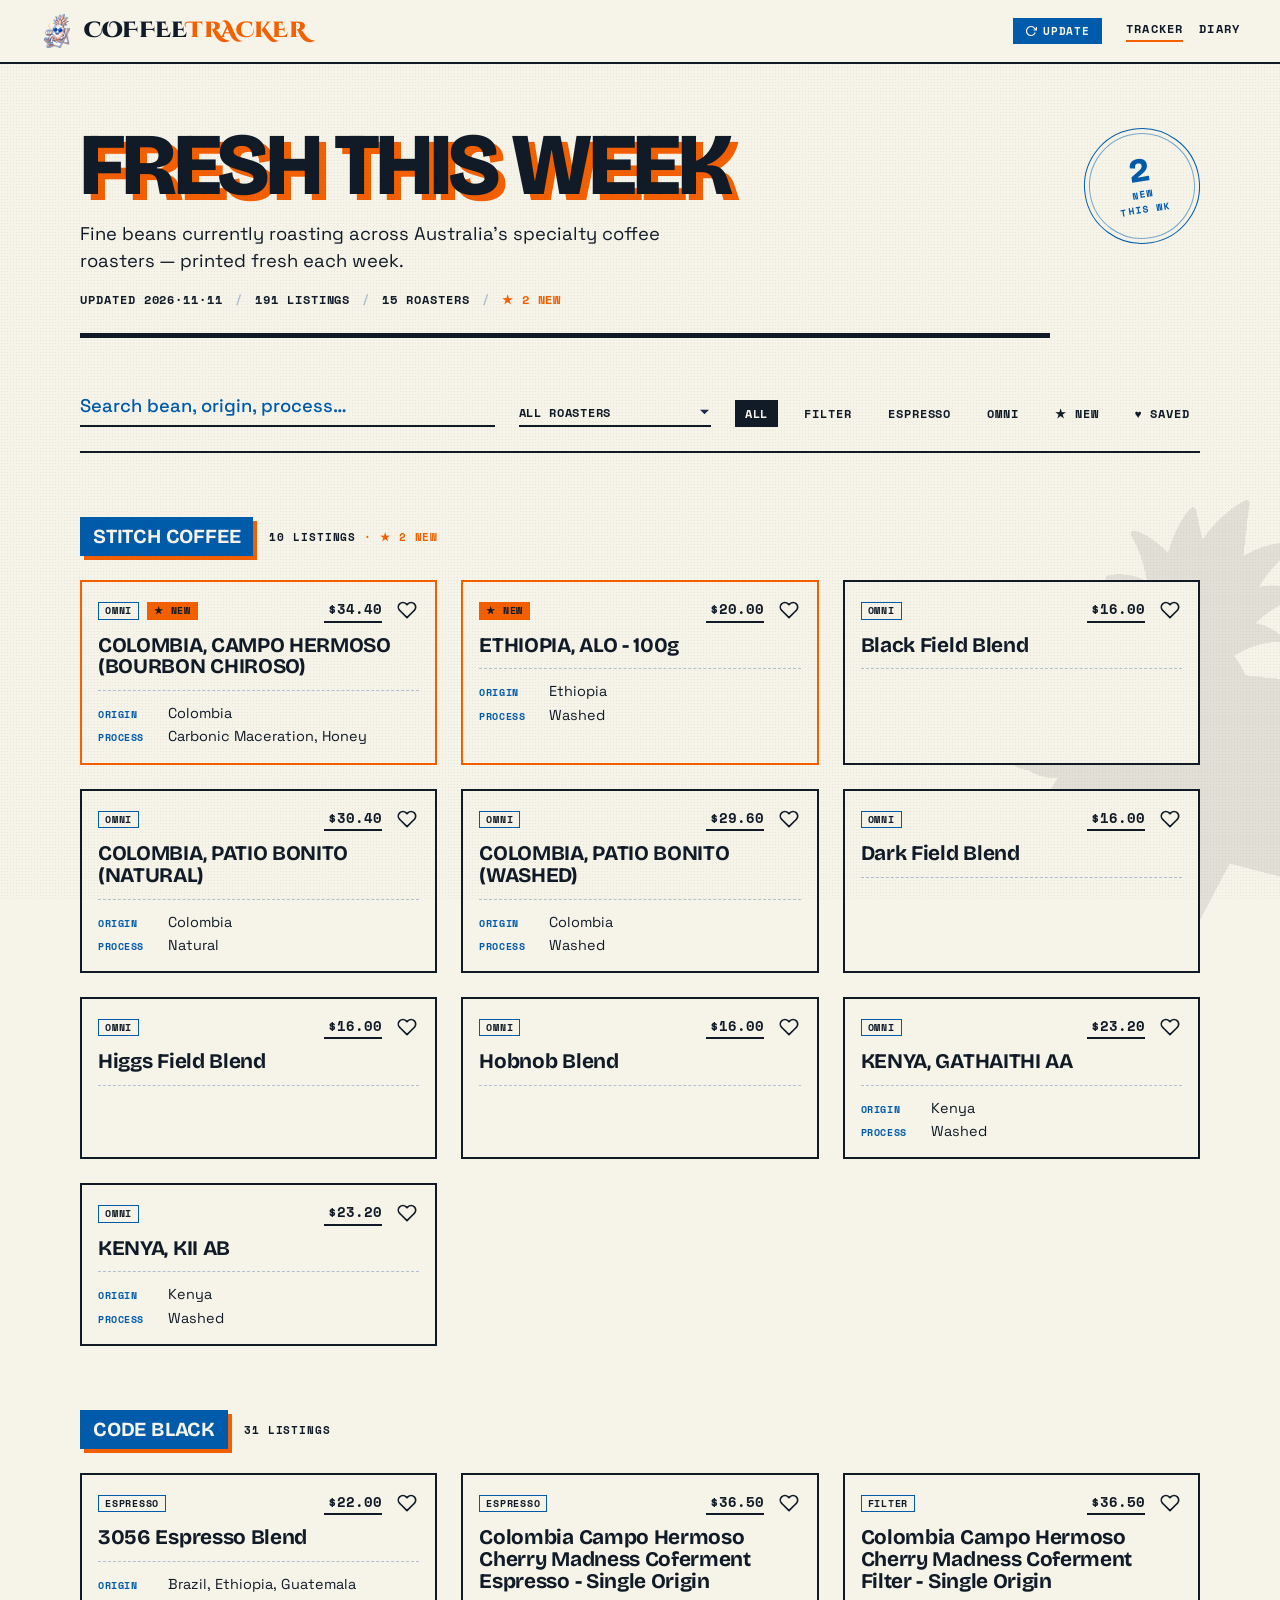
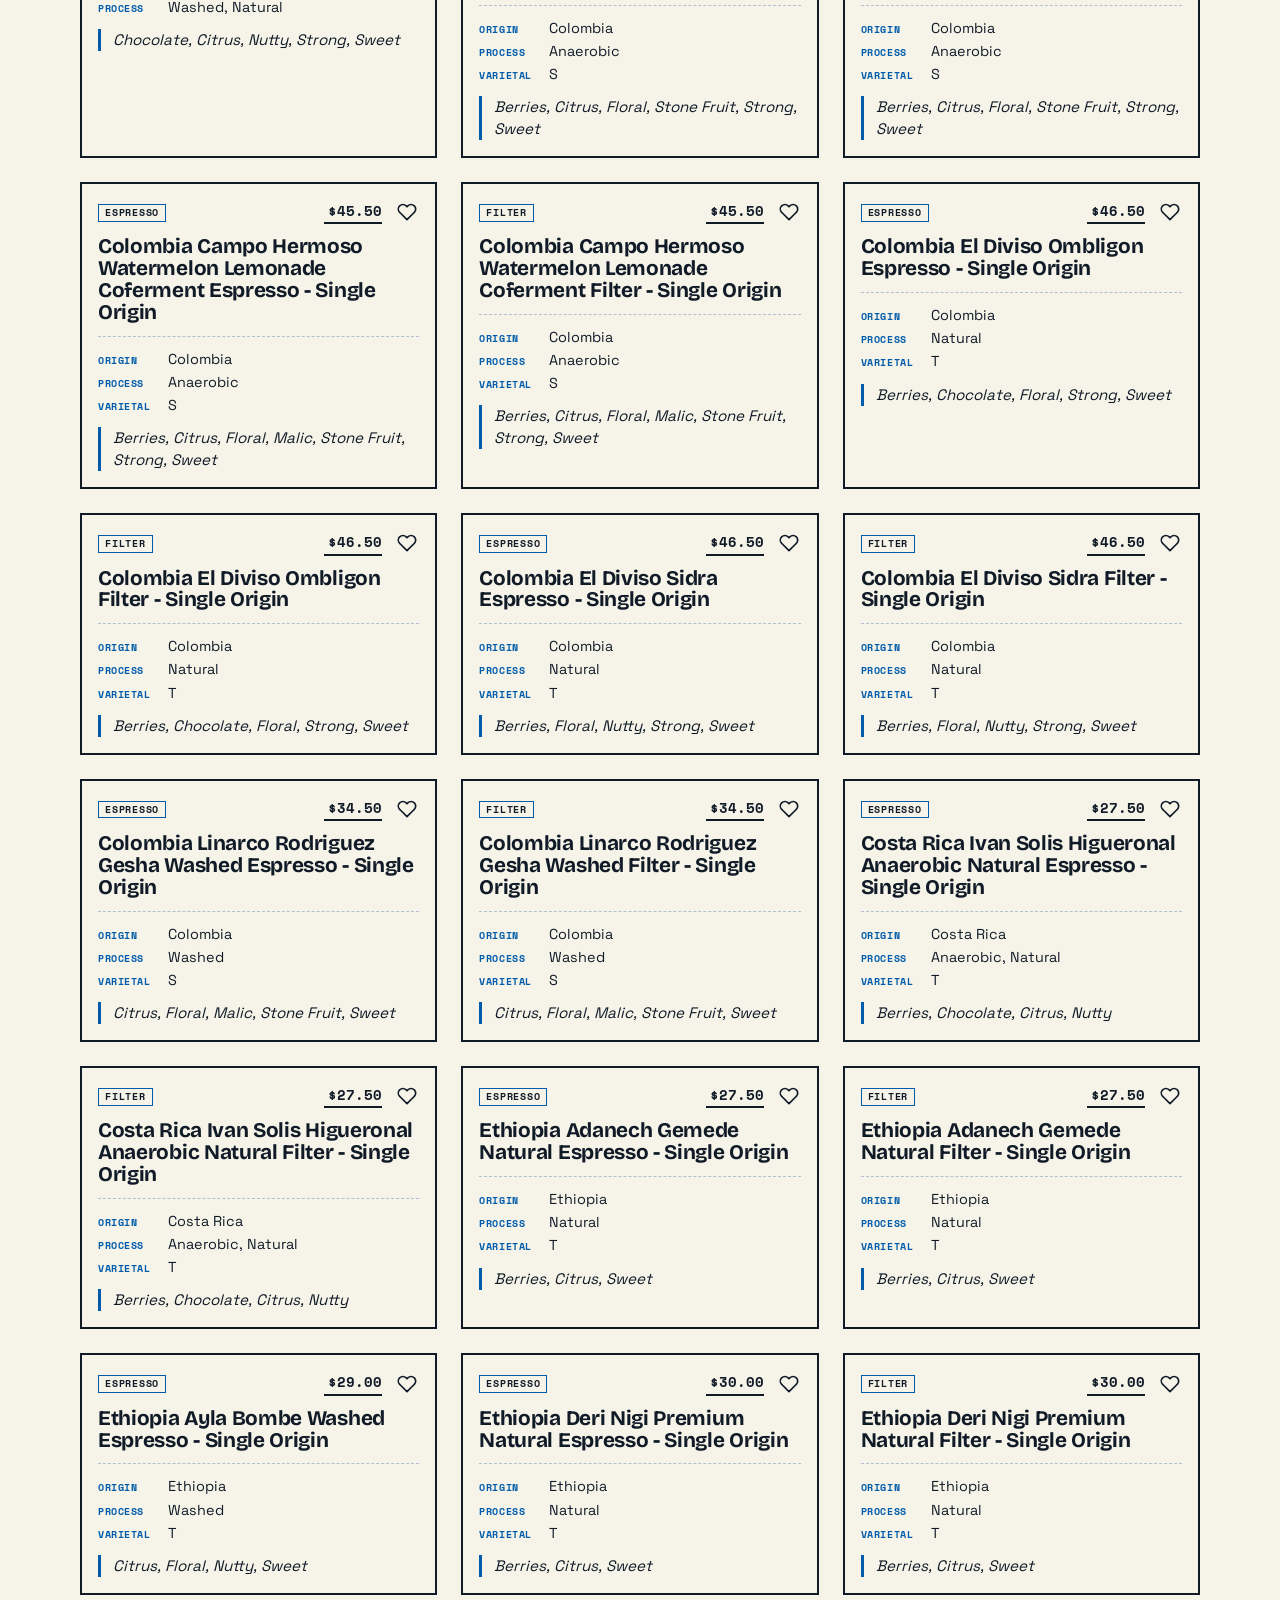
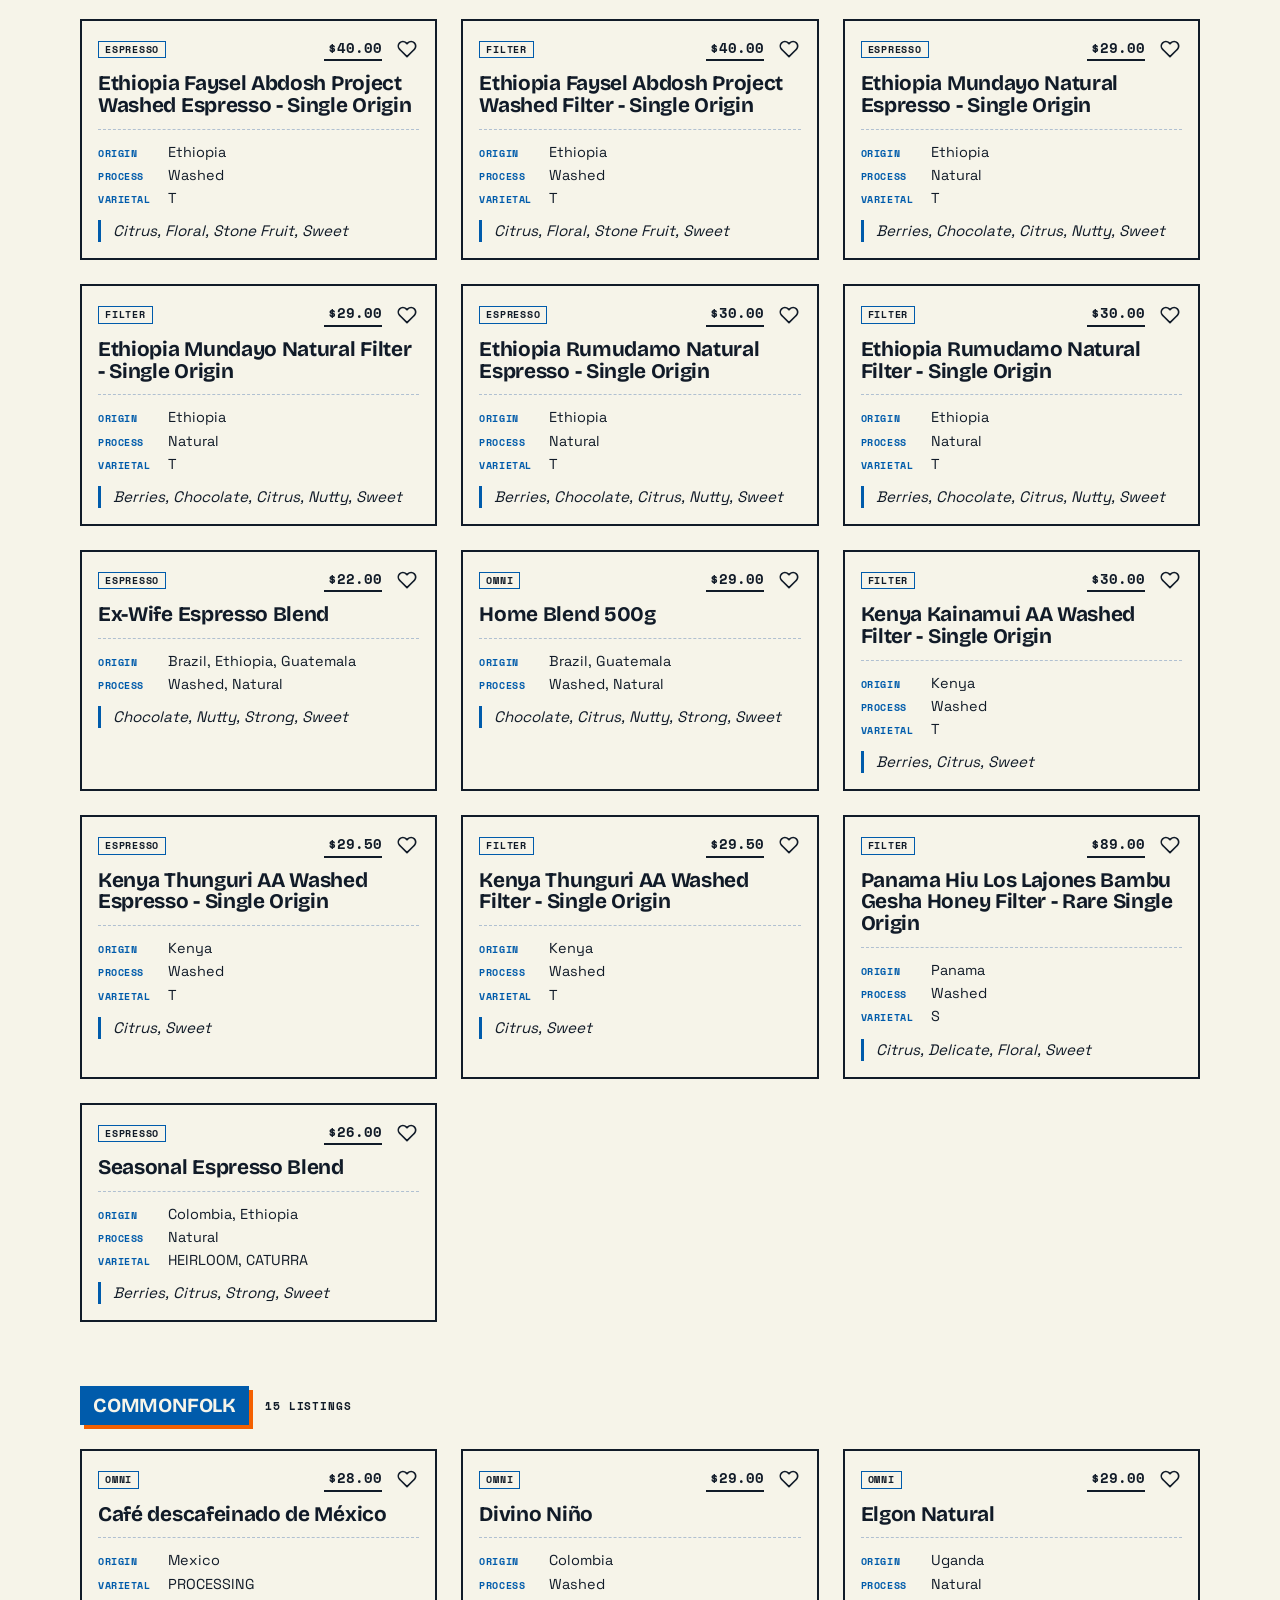
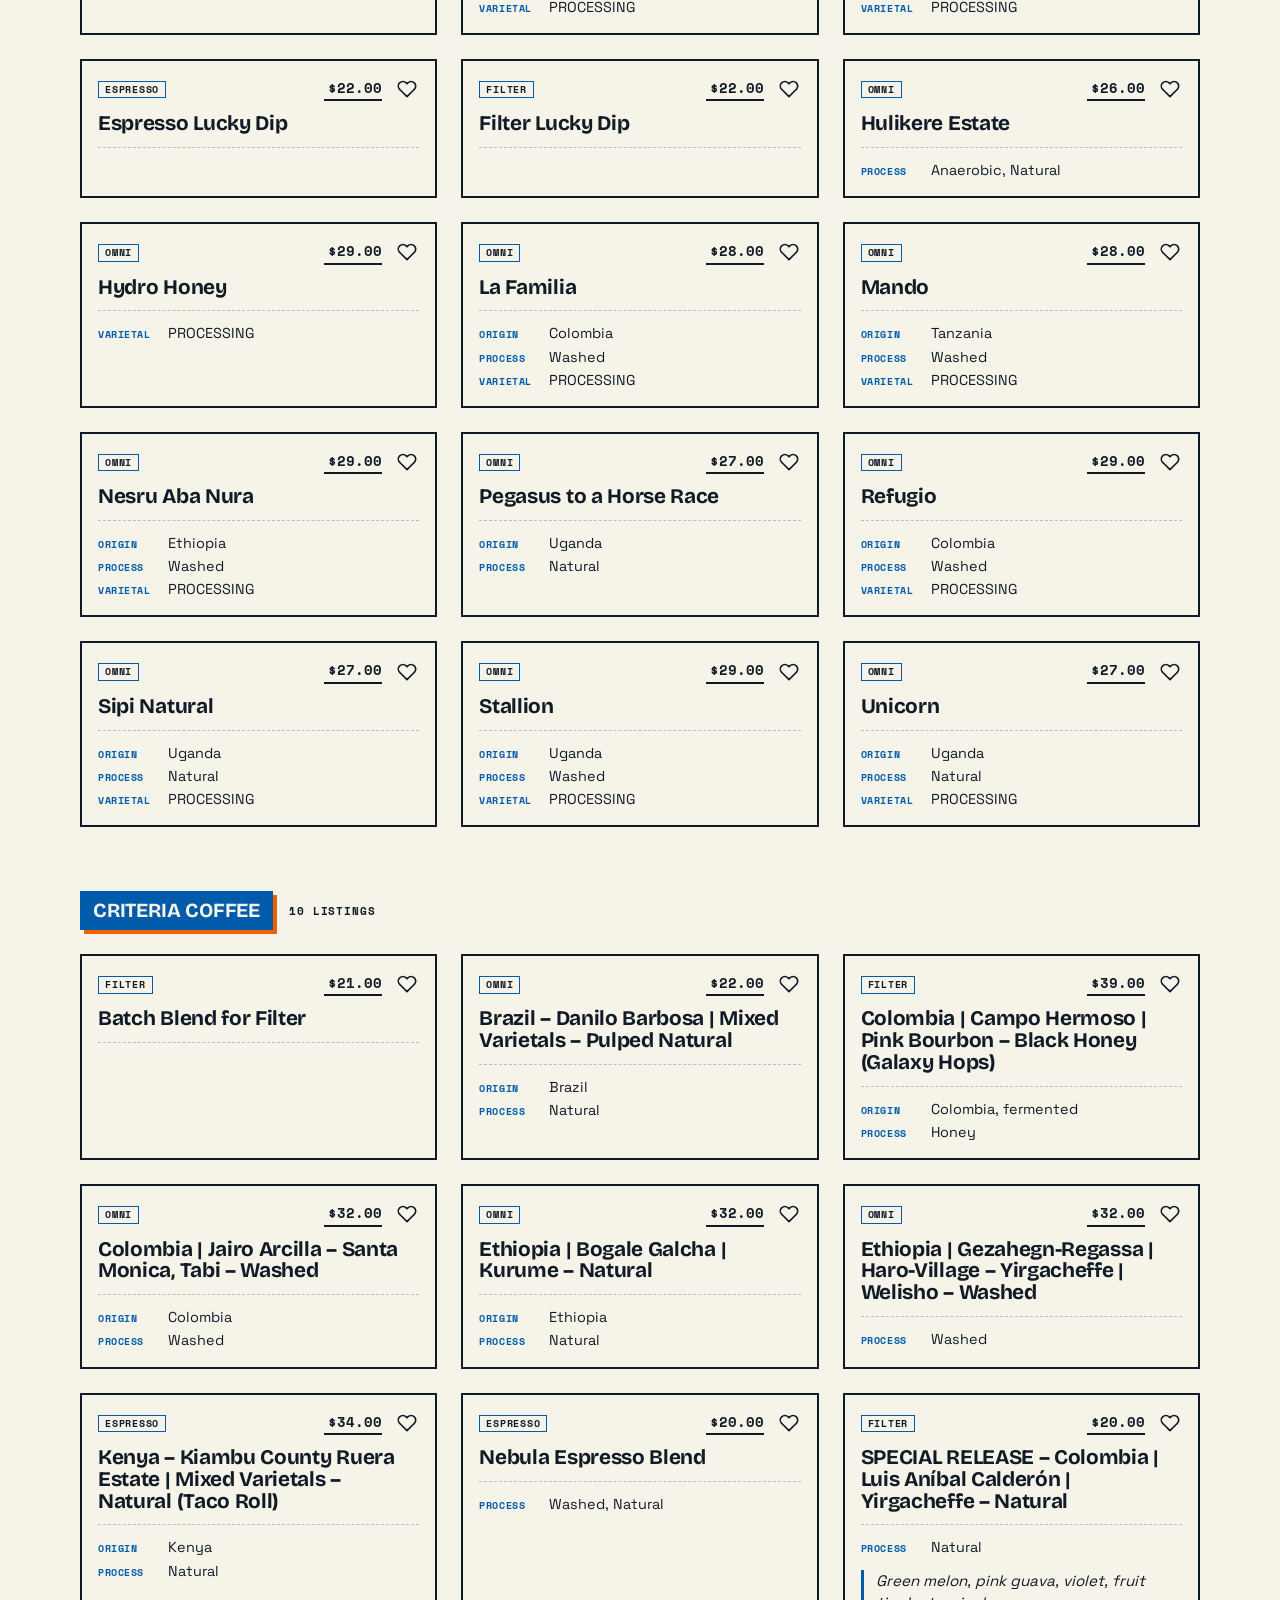
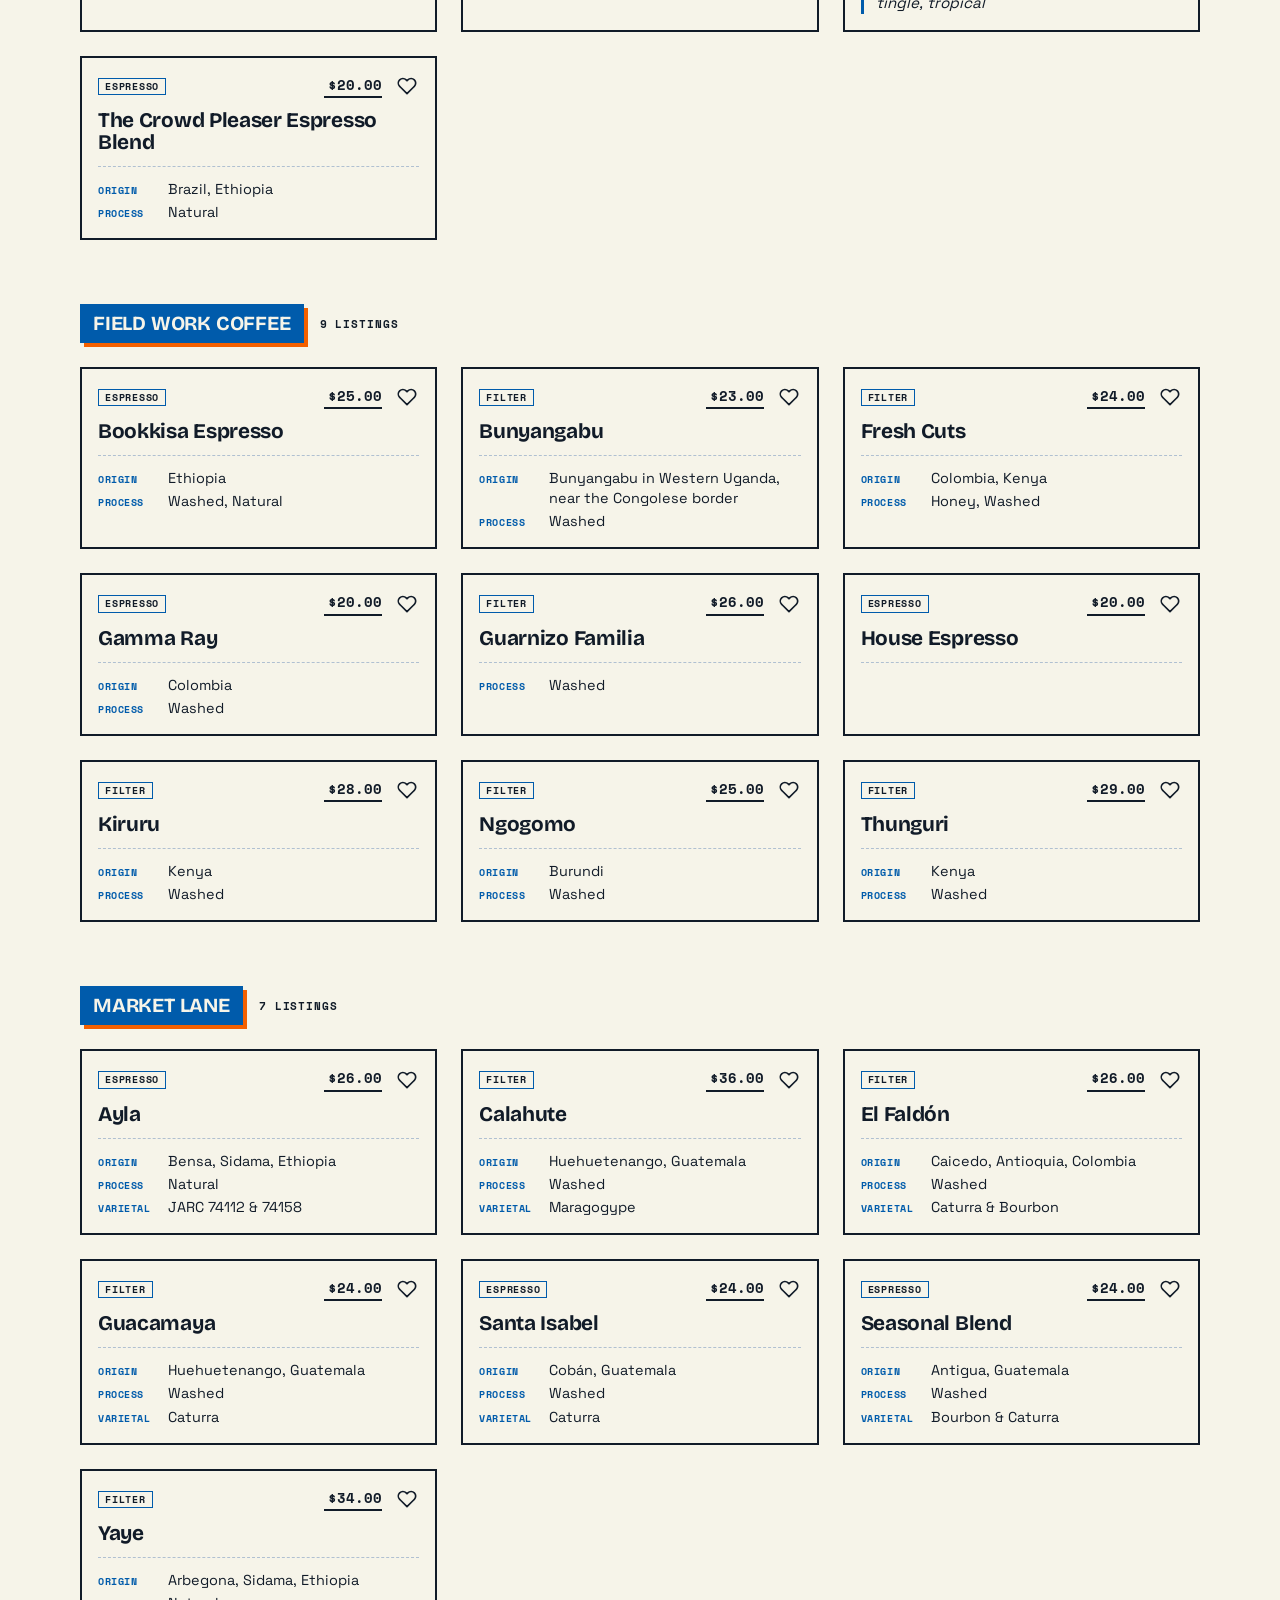
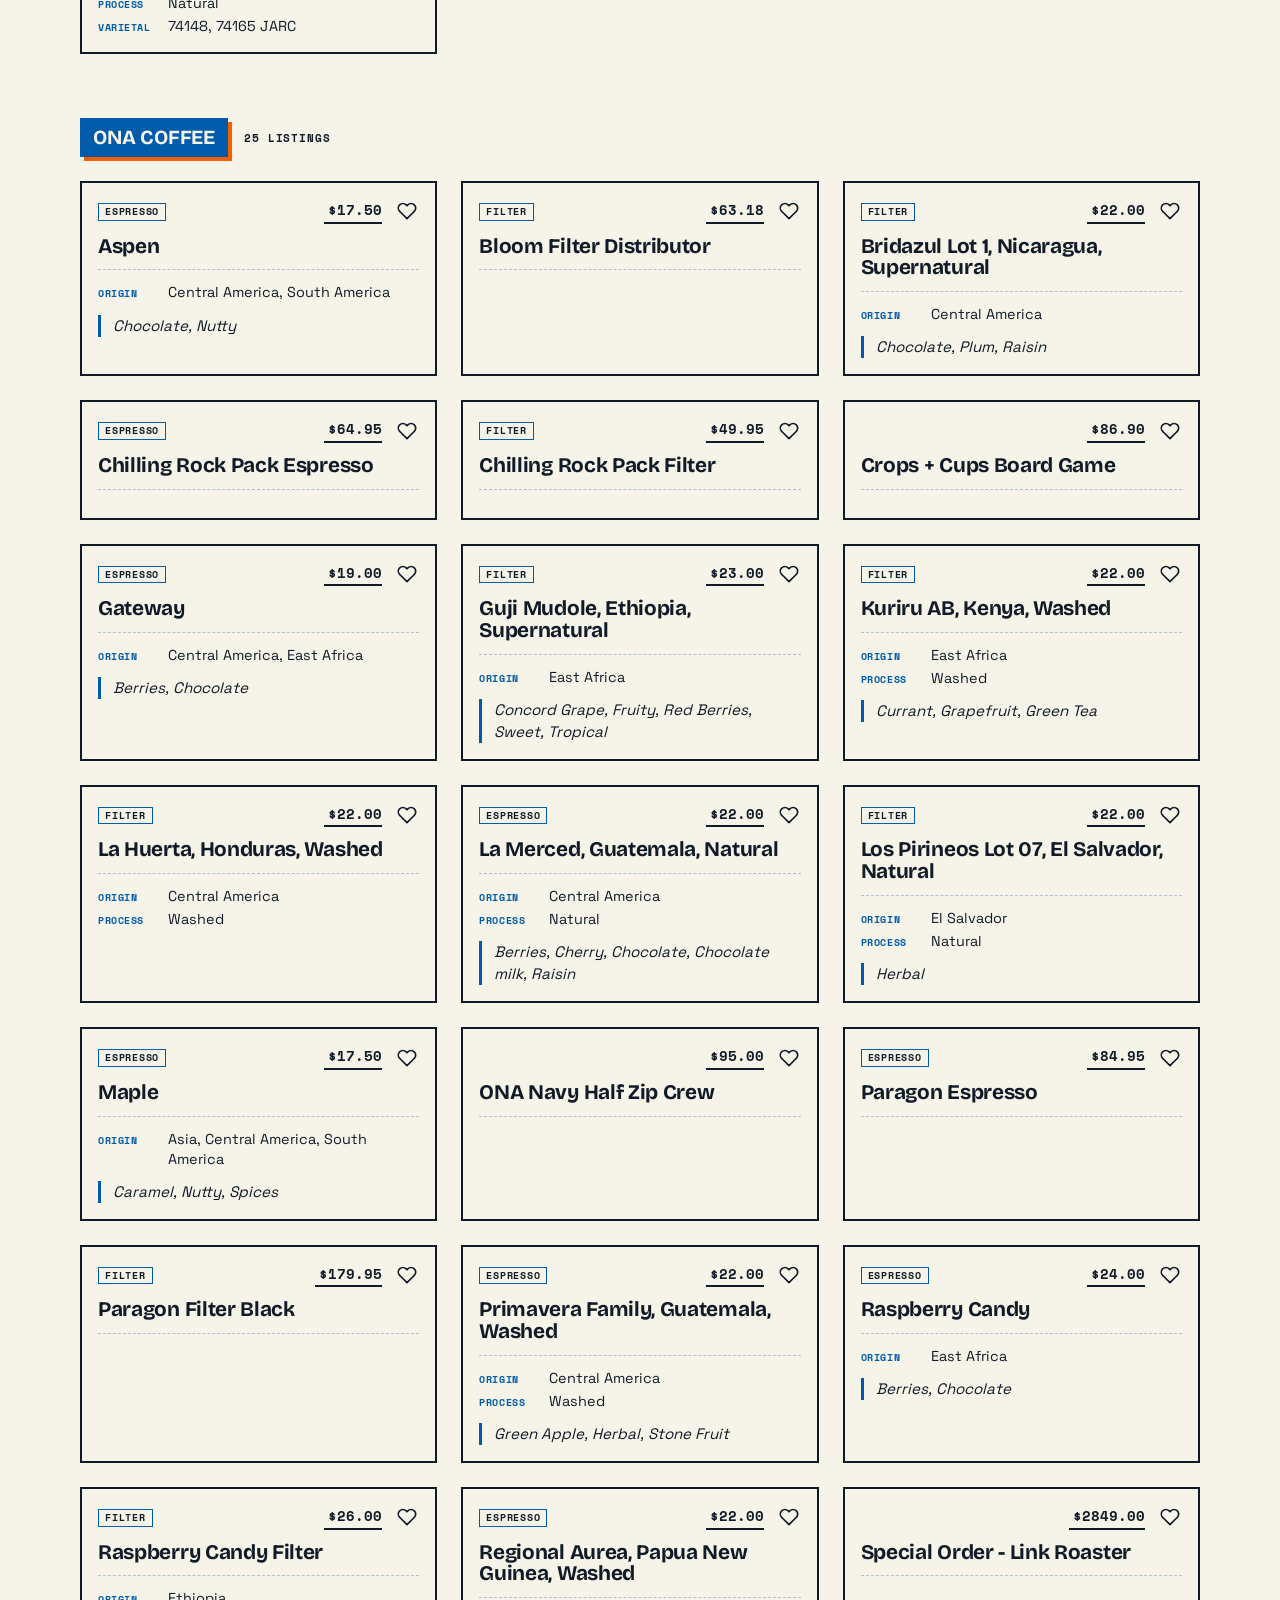
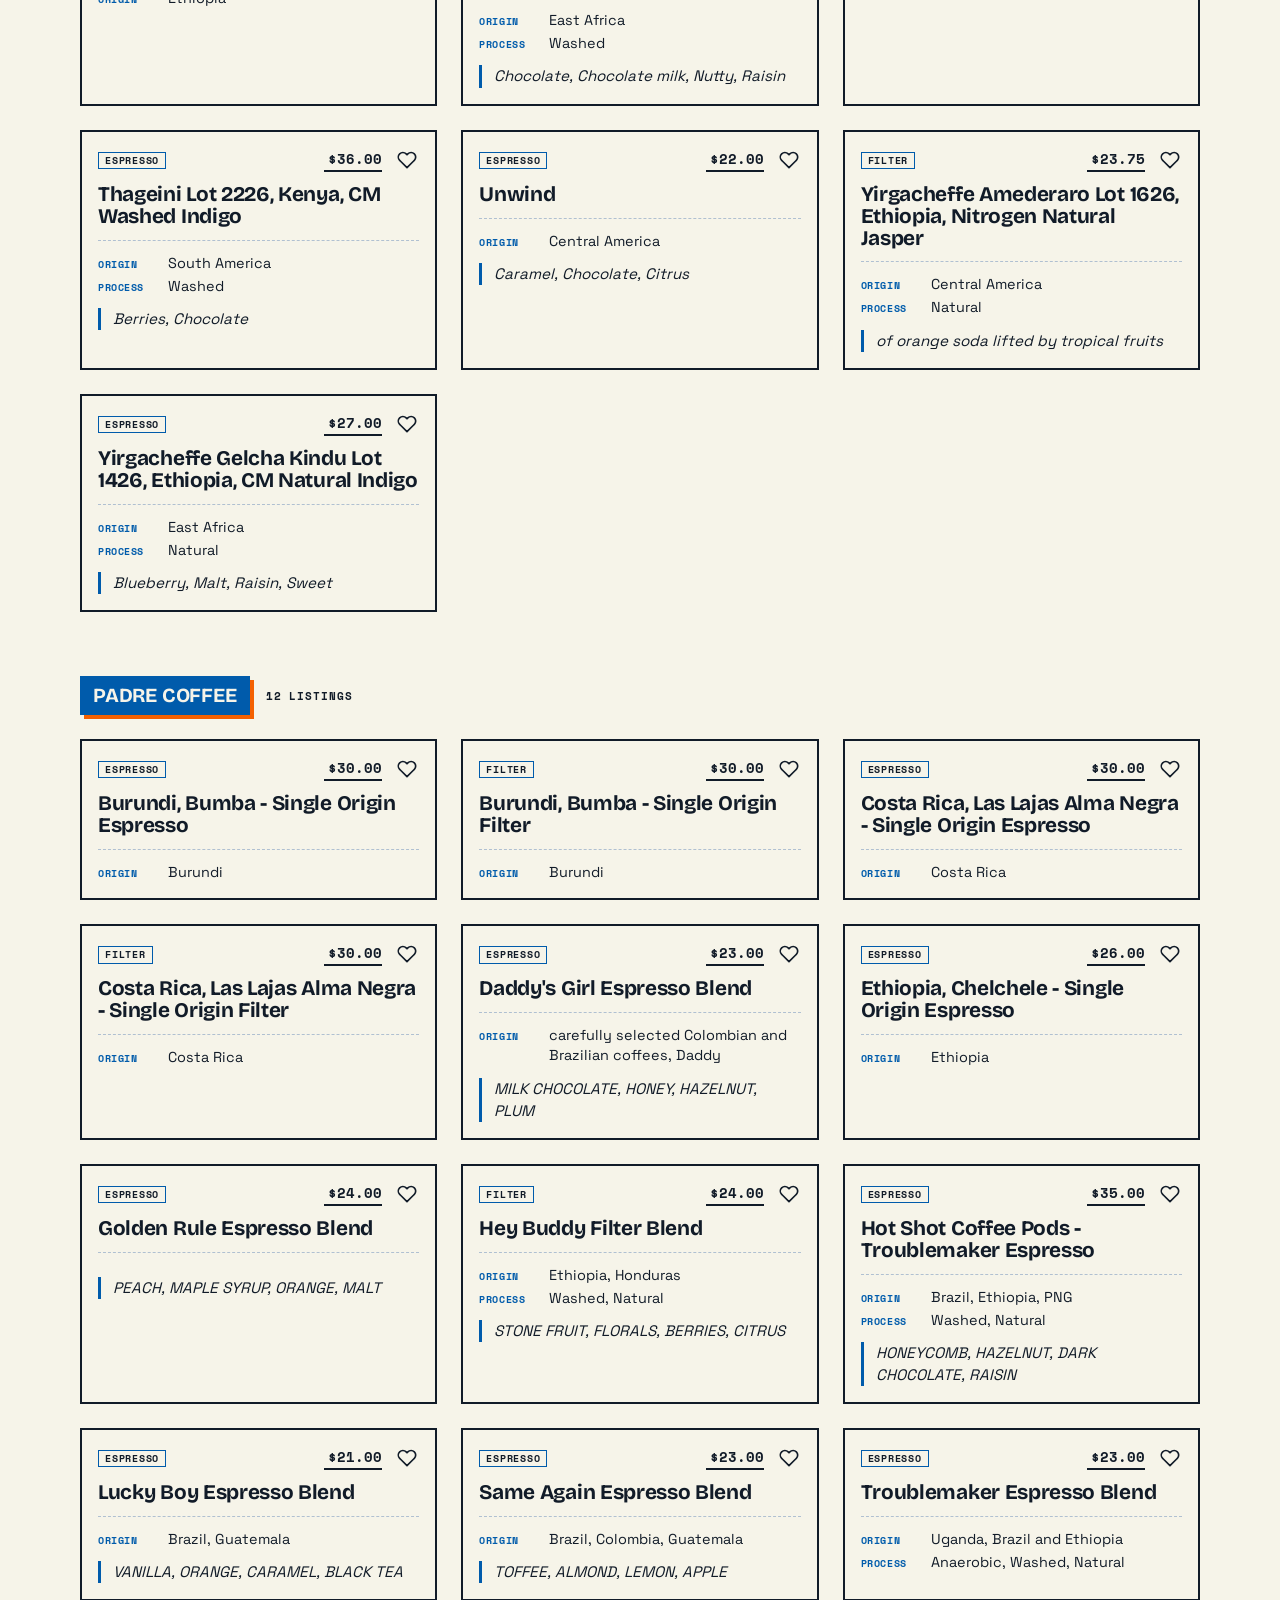
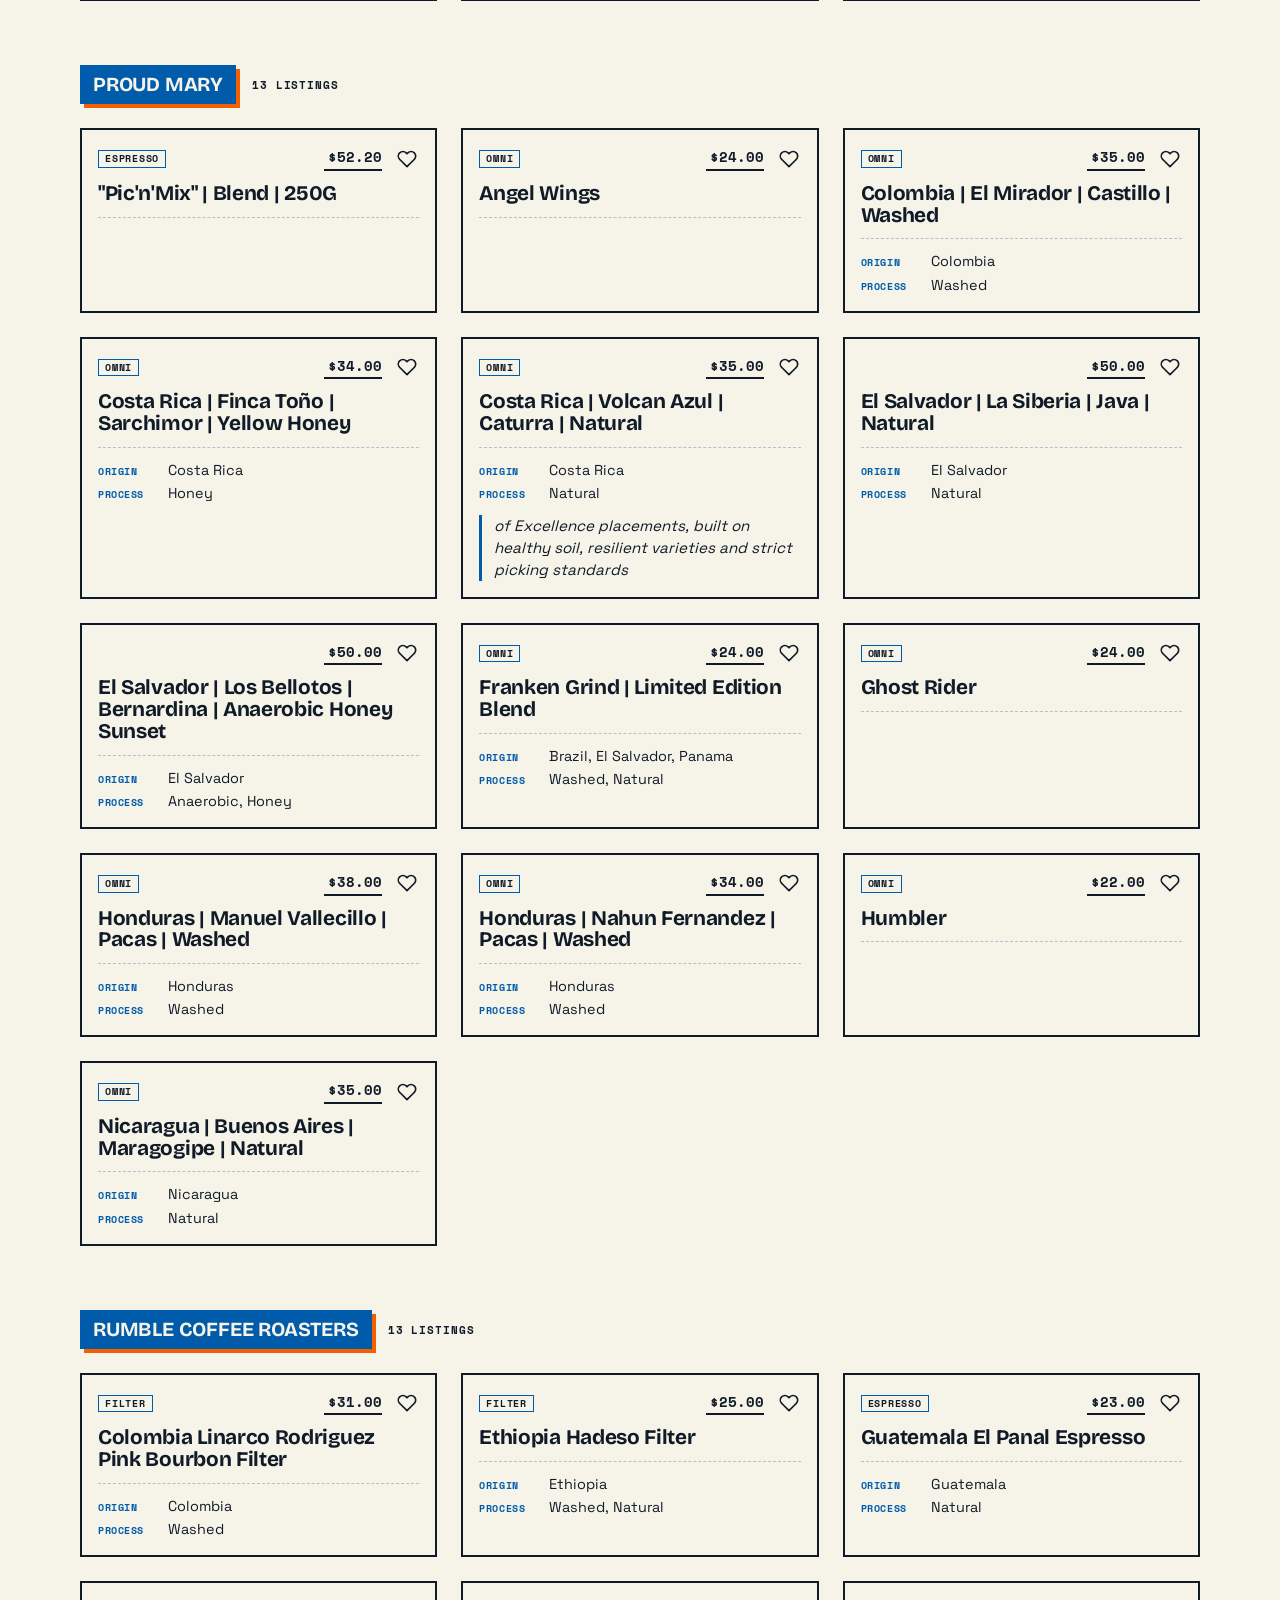
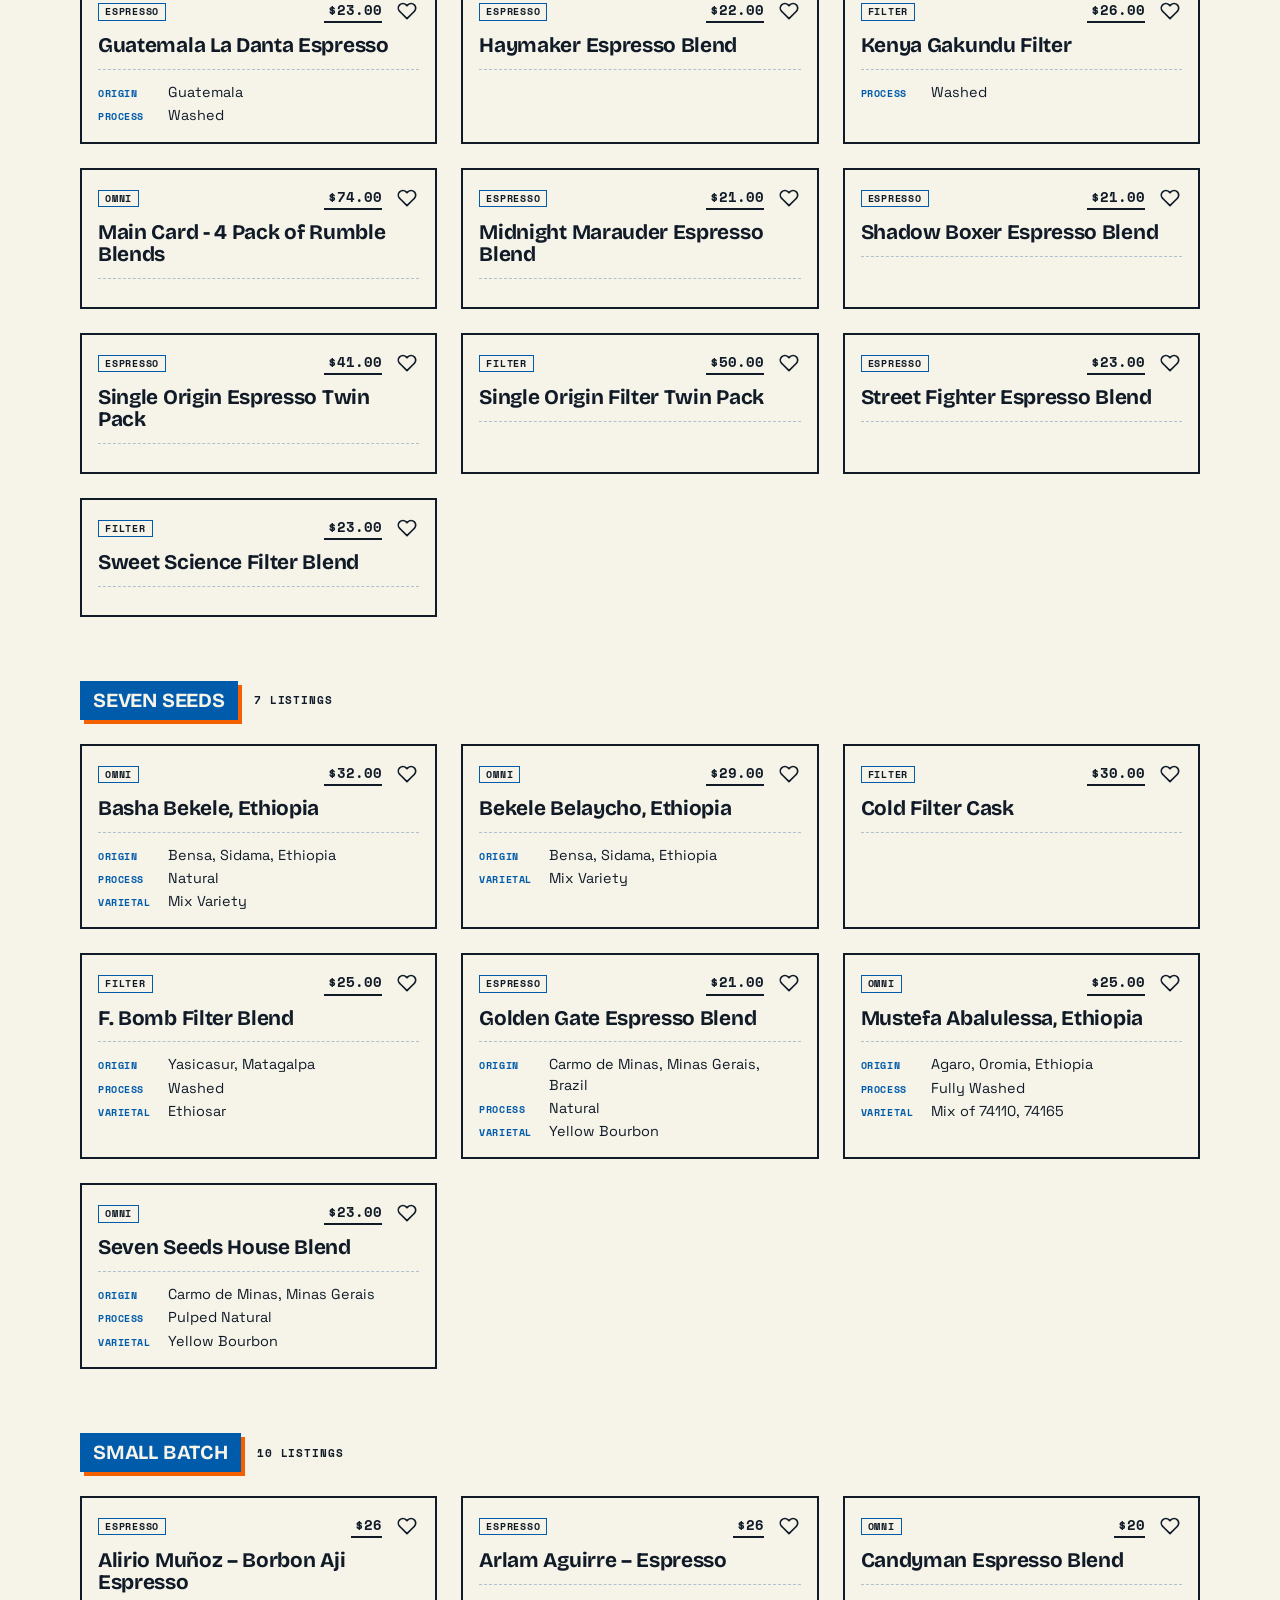
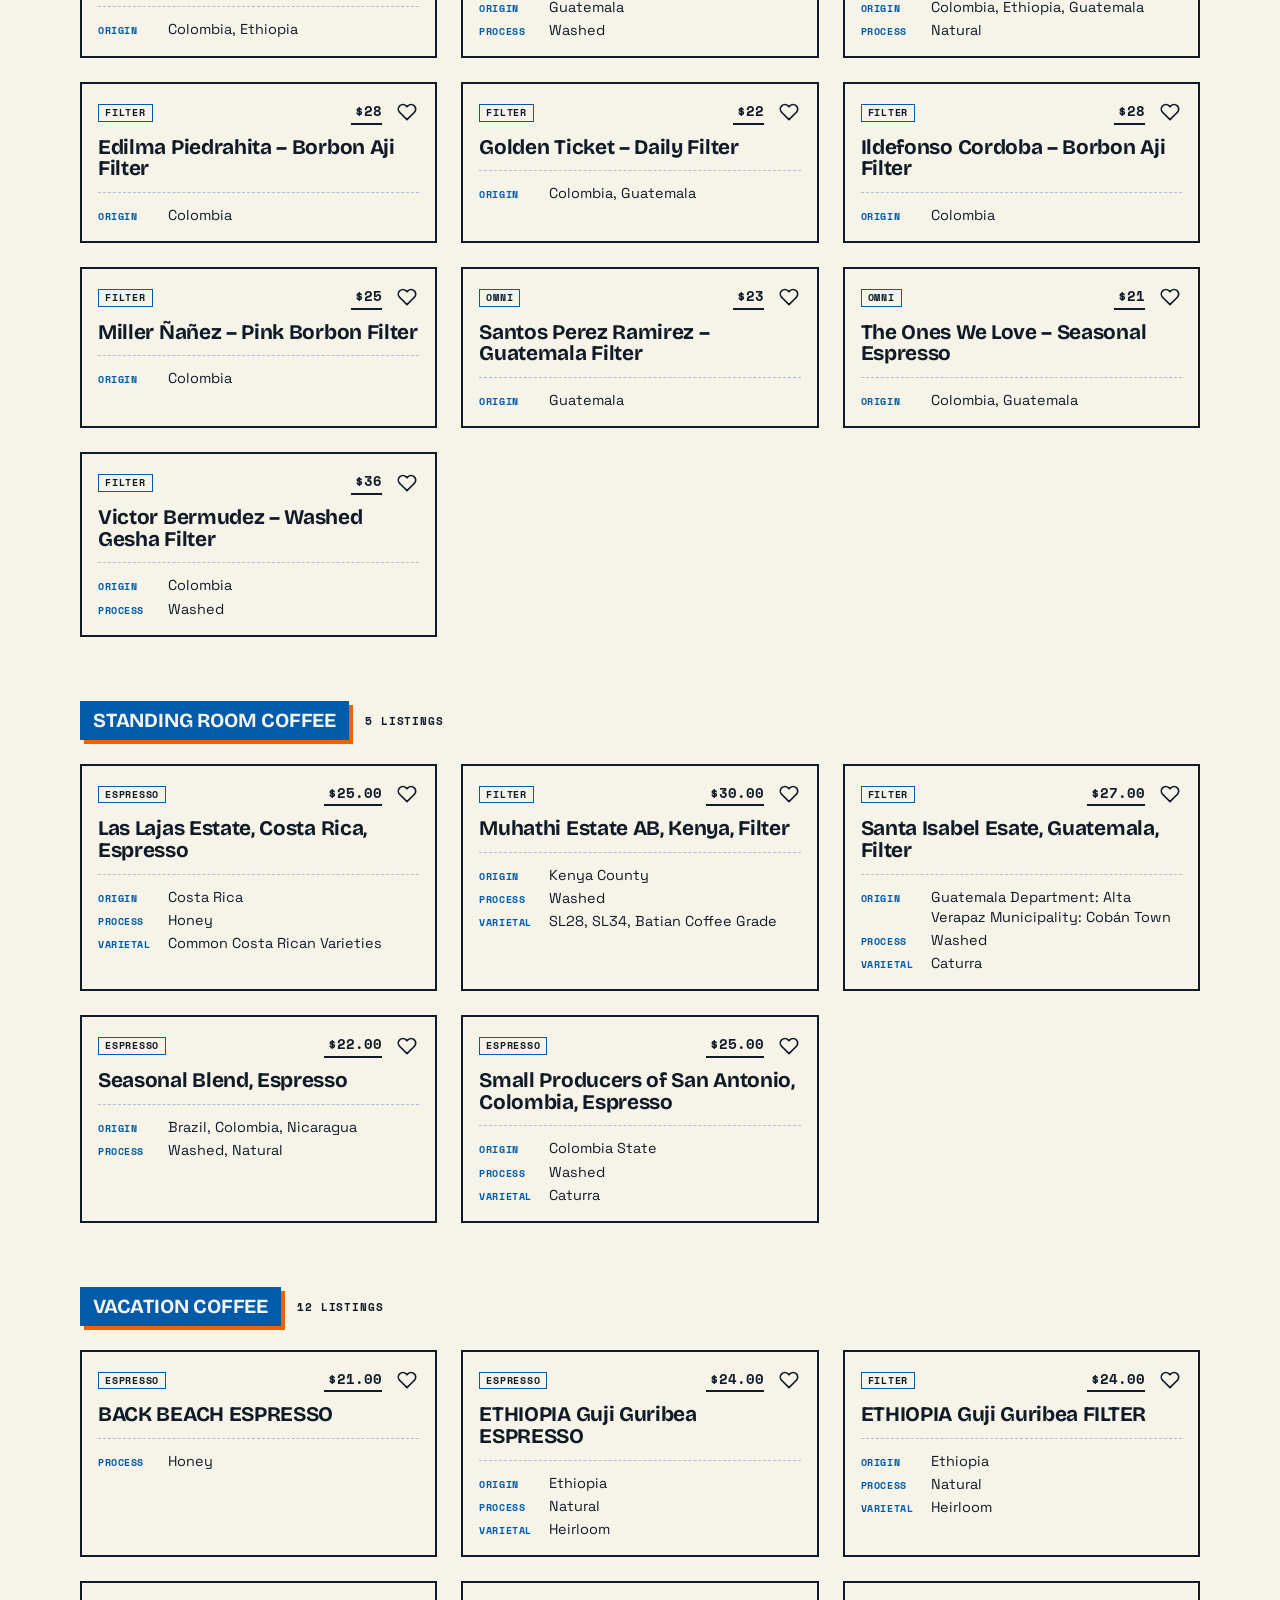
==== commit d58c9cc9: "feat: add Reuben Hills and Mecca Coffee; masthead says Australia - config: Reuben Hills (shop-coffee" ====
--- a/docs/index.html
+++ b/docs/index.html
@@ -457,7 +457,7 @@
   <div class="masthead">
     <div class="burst" id="burst" hidden><span class="b-num" id="burstNum">0</span><span class="b-cap">New<br>This Wk</span></div>
     <h1 class="miss" data-text="Fresh This Week">Fresh This Week</h1>
-    <p class="masthead-intro">Every bean currently roasting across Melbourne's specialty coffee roasters — printed fresh each week.</p>
+    <p class="masthead-intro">Fine beans currently roasting across Australia's specialty coffee roasters — printed fresh each week.</p>
     <div class="dateline" id="dateline"></div>
     <hr class="rule-thick" />
   </div>
